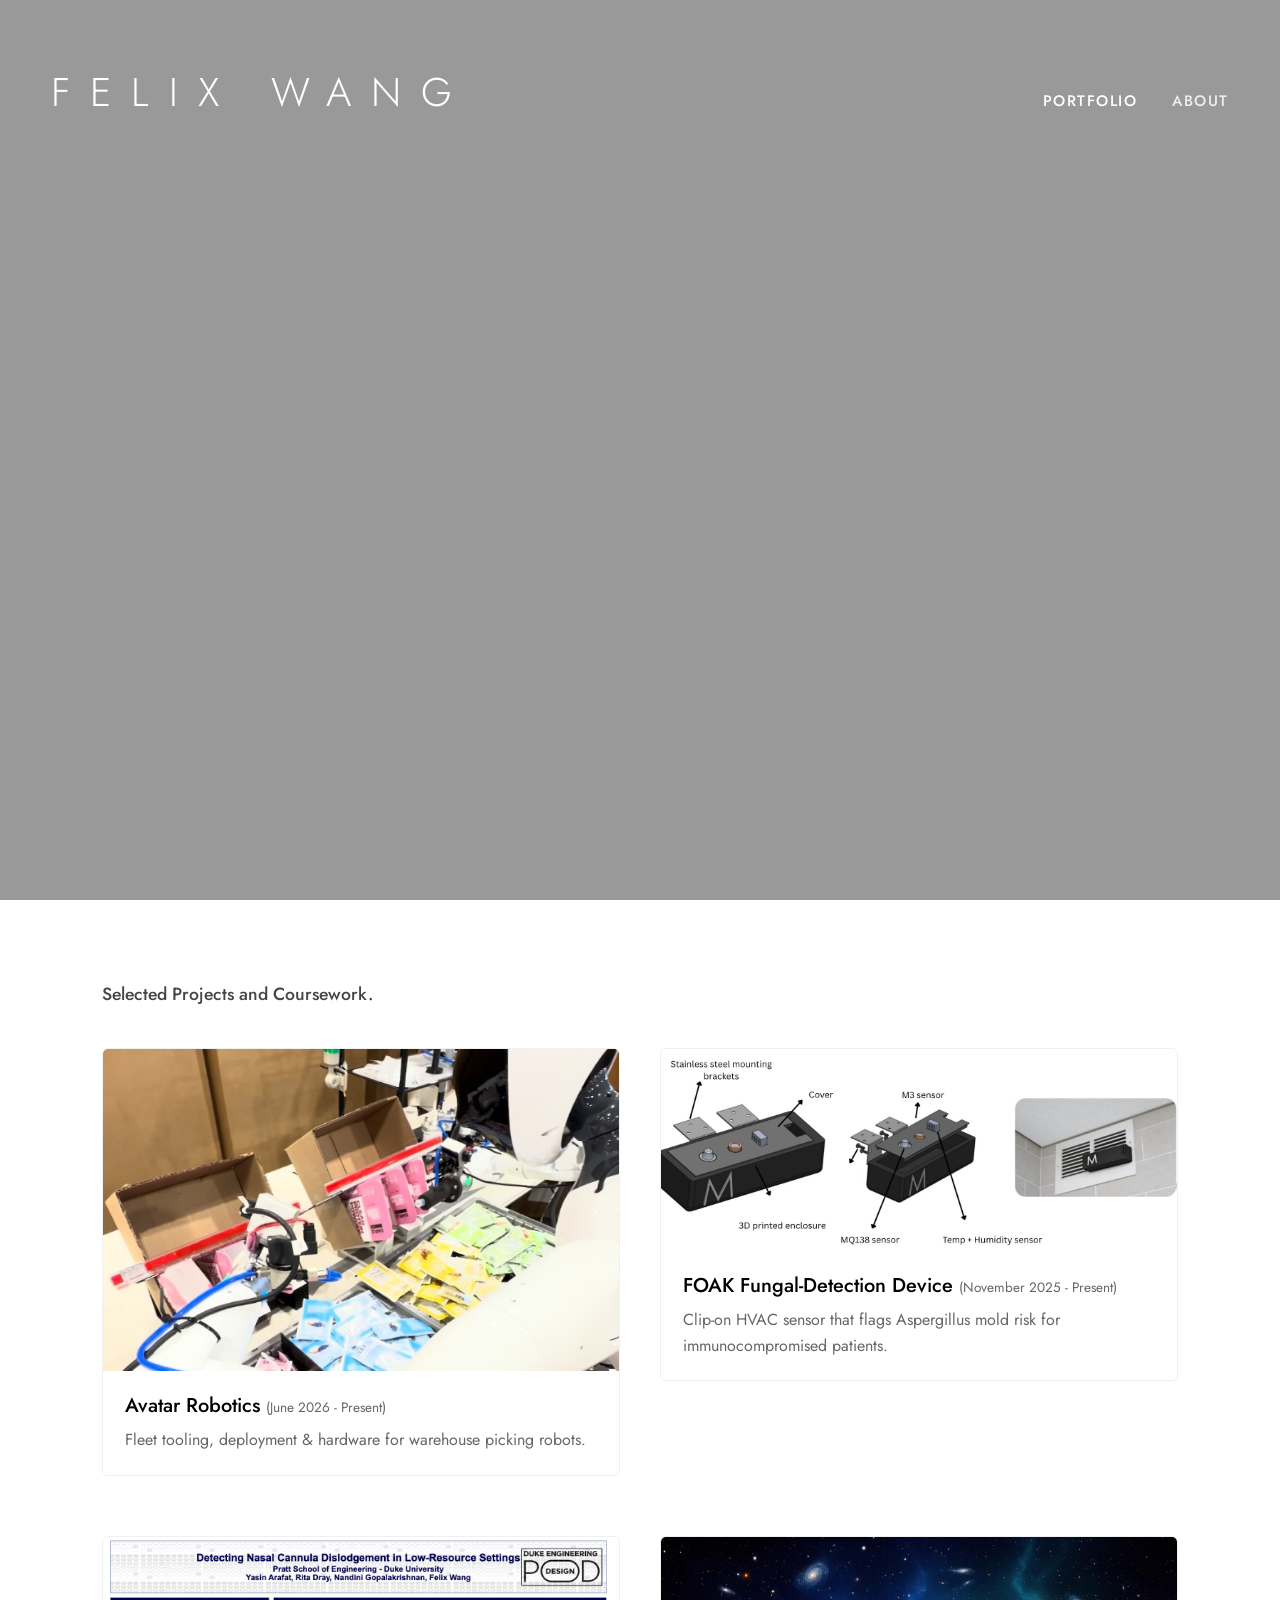
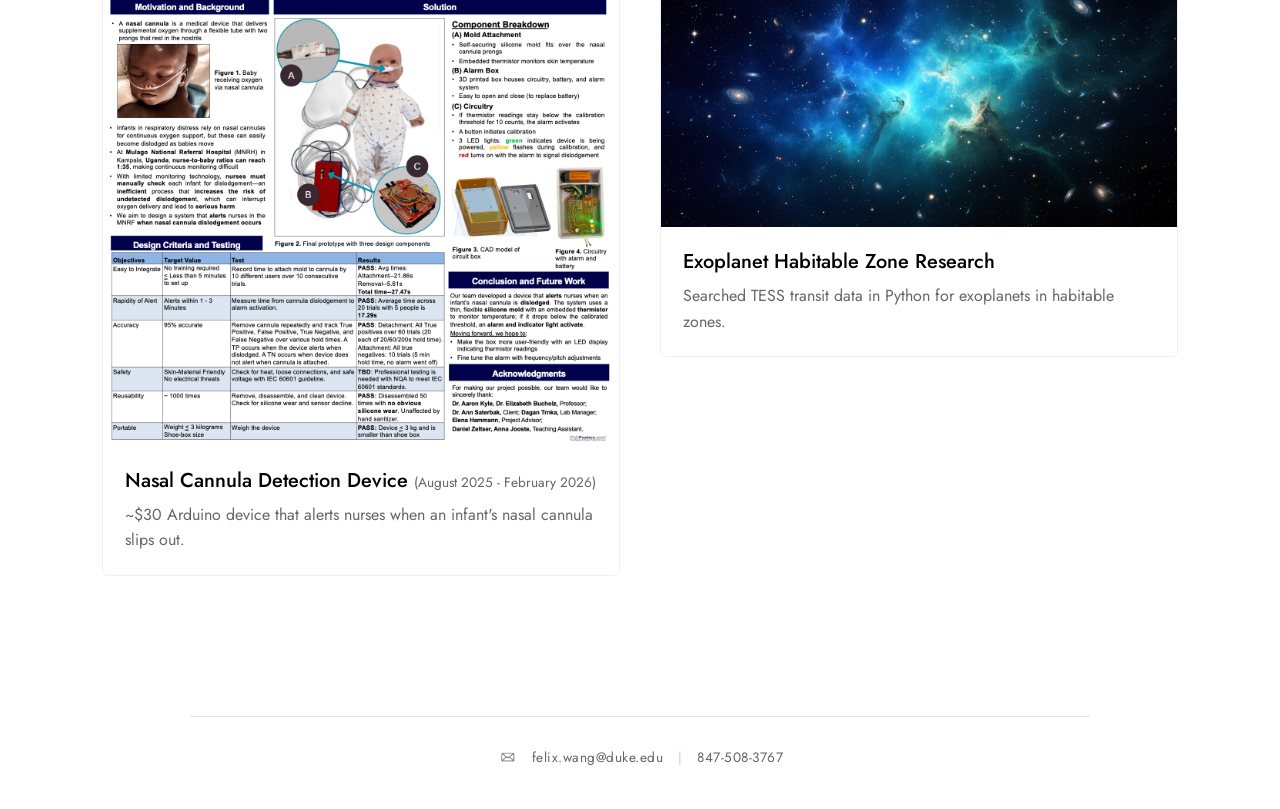
==== index.html @ 5ab0763a "content: swap Field operations clip to a full pick-and-drop cycle New 9s clip (IMG_0487, 2:52-3:01):" ====
<!DOCTYPE html>
<html lang="en">

<head>
    <meta charset="UTF-8">
    <meta name="viewport" content="width=device-width, initial-scale=1.0">
    <meta name="robots" content="noindex, nofollow">
    <meta name="theme-color" content="#ffffff">
    <meta name="description"
        content="Personal Portfolio of Felix Wang - Hardware Electronics, Embedded Systems, and Astrophysics">
    <meta name="keywords" content="Felix Wang, Duke University, Electrical Engineering, Embedded Systems, Astrophysics, Portfolio, Resume, Hardware, Electronics, Software Engineer">
    <title>Felix Wang | Electrical &amp; Computer Engineering + CS Student</title>
    <link rel="icon" type="image/png" sizes="32x32" href="favicon-32x32.png">
    <link href="https://fonts.googleapis.com/css2?family=Jost:wght@300;400;500&display=swap" rel="stylesheet">
    <link rel="stylesheet" href="style.css">
</head>

<body class="portfolio-active">
    <div class="hero-section">
        <video class="hero-video" autoplay muted loop playsinline webkit-playsinline disablePictureInPicture disableRemotePlayback>
            <source src="IMG_1808.mov" type="video/mp4">
        </video>
        <div class="hero-overlay"></div>
        <header class="header">
            <h1 class="logo"><a href="#" id="home-logo" style="color: inherit; text-decoration: none;">FELIX WANG</a>
            </h1>
            <nav class="navigation">
                <a href="#" class="nav-link active" data-target="portfolio">PORTFOLIO</a>
                <a href="#" class="nav-link" data-target="about">ABOUT</a>
            </nav>
        </header>
        <div class="hero-spacer"></div>
    </div>

    <main class="content">
        <!-- Portfolio Section -->
        <section id="portfolio" class="tab-section active">
            <p class="subtitle">Selected Projects and Coursework.</p>
            <div class="masonry-grid">
                <!-- Project 0 (Warehouse Robotics) -->
                <div class="grid-item project-card">
                    <a href="#" class="project-link" data-target="project-robots"
                        style="text-decoration: none; color: inherit; display: block;">
                        <div style="overflow: hidden; aspect-ratio: 16/10;">
                            <img loading="lazy" src="warehouse-robots.jpg" alt="Warehouse Robotics" style="width: 100%; height: 100%; object-fit: cover; object-position: center 30%;">
                        </div>
                        <div class="project-info">
                            <h3>Avatar Robotics <span style="font-size: 0.85rem; font-weight: 400; color: #666; white-space: nowrap;">(June 2026 - Present)</span></h3>
                            <p>Fleet tooling, deployment &amp; hardware for warehouse picking robots.</p>
                        </div>
                    </a>
                </div>
                <!-- Project 1 (FOAK Fungal-Detection Device) -->
                <div class="grid-item project-card">
                    <a href="#" class="project-link" data-target="project-mycospec"
                        style="text-decoration: none; color: inherit; display: block;">
                        <div style="overflow: hidden;">
                            <img loading="lazy" src="mycospec-poster.png" alt="FOAK Fungal-Detection Device">
                        </div>
                        <div class="project-info">
                            <h3>FOAK Fungal-Detection Device <span style="font-size: 0.85rem; font-weight: 400; color: #666; white-space: nowrap;">(November 2025 - Present)</span></h3>
                            <p>Clip-on HVAC sensor that flags Aspergillus mold risk for immunocompromised patients.</p>
                        </div>
                    </a>
                </div>
                <!-- Project 2 (Nasal Cannula) -->
                <div class="grid-item project-card">
                    <a href="#" class="project-link" data-target="project-cannula"
                        style="text-decoration: none; color: inherit; display: block;">
                        <div style="overflow: hidden;">
                            <img loading="lazy" src="cannula-poster.png" alt="Nasal Cannula Detection Device">
                        </div>
                        <div class="project-info">
                            <h3>Nasal Cannula Detection Device <span style="font-size: 0.85rem; font-weight: 400; color: #666; white-space: nowrap;">(August 2025 - February 2026)</span></h3>
                            <p>~$30 Arduino device that alerts nurses when an infant&#39;s nasal cannula slips out.</p>
                        </div>
                    </a>
                </div>
                <!-- Project 3 (Exoplanet Research) -->
                <div class="grid-item project-card">
                    <a href="#" class="project-link" data-target="project-exoplanet"
                        style="text-decoration: none; color: inherit; display: block;">
                        <div style="overflow: hidden;">
                            <img loading="lazy" src="astronomy-bg.jpg"
                                alt="Exoplanet Detection & Habitable Zone Analysis">
                        </div>
                        <div class="project-info">
                            <h3>Exoplanet Habitable Zone Research</h3>
                            <p>Searched TESS transit data in Python for exoplanets in habitable zones.</p>
                        </div>
                    </a>
                </div>
            </div>
        </section>

        <!-- About Section -->
        <section id="about" class="tab-section">
            <div class="about-container"
                style="text-align: center; display: flex; flex-direction: column; justify-content: center; align-items: center; min-height: 75vh;">
                <h2 style="margin-bottom: 5px;">About Me</h2>
                <img loading="lazy" src="headshot.png" alt="Felix Wang Headshot"
                    style="width: 280px; height: 280px; object-fit: cover; object-position: center 15%; border-radius: 50%; margin: 30px auto; box-shadow: 0 6px 20px rgba(0,0,0,0.08);">
                <p
                    style="font-size: 1.15rem; line-height: 1.8; max-width: 650px; margin: 0 auto; color: #444; font-weight: 400;">
                    Hello! I'm Felix Wang. I am a passionate creator focused on building devices and electronics that
                    can positively help improve our world. My current interests are in the intersection between
                    sustainability and hardware electronics. In my free time, I love to play pickleball and do
                    stargazing!
                </p>
            </div>
        </section>

        <!-- Project Detail: Warehouse Robotics -->
        <section id="project-robots" class="tab-section">
            <div class="about-container" style="max-width: 900px;">
                <a href="#" class="project-link" data-target="portfolio"
                    style="display: inline-block; margin-bottom: 30px; text-decoration: none; color: #000; font-weight: 500; border: 1px solid #000; padding: 8px 16px; border-radius: 4px; font-size: 0.9rem;">&larr;
                    Back to Projects</a>
                <h2 style="font-size: 1.8rem; margin-bottom: 5px;">Avatar Robotics</h2>
                <span
                    style="color: var(--nav-color); font-size: 0.95rem; display: block; margin-bottom: 25px;">Forward Deployed Engineer Intern &middot; Jun 2026 &ndash; Present</span>

                <p class="ar-summary">Built internal fleet tooling and supported on-site deployment of warehouse picking robots, working across web software, on-robot debugging, fixture design, and floor operations.</p>

                <div class="ar-tags">
                    <span>Full-stack internal tools</span>
                    <span>Data visualization</span>
                    <span>Slack alerting</span>
                    <span>Linux / SSH</span>
                    <span>Camera pipelines</span>
                    <span>Navigation UI</span>
                    <span>3D printing (PLA, TPU)</span>
                    <span>CAD &amp; fixturing</span>
                    <span>Failure analysis</span>
                    <span>Field operations</span>
                </div>

                <img class="ar-media" src="ar-hero.jpg" alt="Robot arm picking packets from sorting bins">

                <h3 class="ar-section-title">Fleet Software</h3>
                <div class="ar-grid">
                    <div class="ar-card" style="grid-column: 1 / -1;">
                        <video controls muted playsinline preload="metadata" poster="avatar-robotics-demo-poster.jpg" style="height: auto; background: #1a1a1a;">
                            <source src="avatar-robotics-demo.mp4" type="video/mp4">
                        </video>
                        <h4>Robot uptime tracking</h4>
                        <p>Bug fixes for arm crashes and network drops had no way of showing whether they improved uptime. I built downtime logging and powered vs. operational uptime reporting, now live on every production run.</p>
                        <span class="ar-skill">Full-stack &middot; Data modeling &middot; Metrics design</span>
                    </div>
                    <div class="ar-card">
                        <img loading="lazy" src="ar-battery-alerts.png" alt="Slack low-battery alerts for robots">
                        <h4>Low-battery alerts</h4>
                        <p>Replaced manual dashboard checks with automatic Slack alerts whenever a robot drops below 20%, so the team gets notified asynchronously.</p>
                        <span class="ar-skill">Slack integration &middot; Event-driven alerting</span>
                    </div>
                    <div class="ar-card">
                        <img loading="lazy" src="ar-battery-graph.png" alt="Battery percentage time-series graph with CSV export" class="ar-contain" style="background: #121214;">
                        <h4>Battery history &amp; CSV export</h4>
                        <p>Per-robot battery time series (6h to 30d) with one-click CSV export, live in the fleet dashboard's device logs.</p>
                        <span class="ar-skill">Time-series visualization &middot; Data export</span>
                    </div>
                    <div class="ar-card">
                        <img loading="lazy" src="ar-dispatch.png" alt="Dispatch timing summary page">
                        <h4>Dispatch timing analytics</h4>
                        <p>Exportable summaries per session, order, and stage (driving, posing, picking) to measure where picking time actually goes.</p>
                        <span class="ar-skill">Analytics &middot; Reporting &middot; Spreadsheet export</span>
                    </div>
                    <div class="ar-card">
                        <img loading="lazy" src="ar-navmap.png" alt="Robot footprint and numbered waypoints on navigation map" class="ar-contain" style="background: #fff;">
                        <h4>Navigation map: robot footprint</h4>
                        <p>Drew the robot to scale with its heading and waypoint distances so operators can judge size and position. Also stopped the map from auto-expanding over the controls.</p>
                        <span class="ar-skill">Front-end &middot; Robotics UX</span>
                    </div>
                    <div class="ar-card ar-wide">
                        <img loading="lazy" src="ar-cameras.jpg" alt="Robot multi-camera live view">
                        <h4>Fisheye camera recovery</h4>
                        <p>SSH'd into the robot and probed its unlabeled camera devices (with AI assistance) to find the right fisheye, then routed it through a filter pipeline to clean up the feed.</p>
                        <span class="ar-skill">Linux / SSH &middot; Camera pipelines &middot; Debugging</span>
                    </div>
                </div>

                <h3 class="ar-section-title">Deployment &amp; Hardware</h3>
                <div class="ar-grid">
                    <div class="ar-card">
                        <img loading="lazy" src="ar-funnel.jpg" alt="Kitting orientation funnel prototype">
                        <h4>Kitting funnel &amp; printed parts</h4>
                        <p>Built a funnel to orient packets during kitting, and iterated 3D-printed wedges by tuning wall count, infill, and material (PLA vs. TPU 95A).</p>
                        <span class="ar-skill">Rapid prototyping &middot; 3D printing</span>
                    </div>
                    <div class="ar-card">
                        <img loading="lazy" src="ar-fixture.jpg" alt="Cardboard fixture holding kitting boxes">
                        <h4>Fixtures for kitting &amp; sorting</h4>
                        <p>Supported CAD for box-enlarging fixtures, and built cardboard fixtures that stopped boxes from falling during sorting.</p>
                        <span class="ar-skill">CAD &middot; Fixture design</span>
                    </div>
                    <div class="ar-card">
                        <div class="ar-pair">
                            <img loading="lazy" src="ar-failure.jpg" alt="Kitting failure case: packets not settling flat">
                            <img loading="lazy" src="ar-kit.jpg" alt="Correctly kitted boxes">
                        </div>
                        <h4>On-site trials &amp; failure analysis</h4>
                        <p>Led on-site kitting trials and logged boxes per hour. Tallied failure cases from trial video and coached fixes for box damage and packets not settling flat.</p>
                        <span class="ar-skill">Test design &middot; Failure analysis</span>
                    </div>
                    <div class="ar-card">
                        <video class="ar-clip" autoplay muted loop playsinline preload="metadata" poster="ar-picking-poster.jpg">
                            <source src="ar-picking.mp4" type="video/mp4">
                        </video>
                        <h4>Field operations &amp; maintenance</h4>
                        <p>Ran weekend sorting shifts (1&ndash;10 pm) for about 3 weeks. Opened up a robot's chassis to replace its wrist camera, added remote power-cycling switches, and took down site networking when a deployment ended.</p>
                        <span class="ar-skill">Operations &middot; Hardware maintenance</span>
                    </div>
                </div>

                <p class="ar-note">Customer, robot, and run identifiers, plus performance figures, are redacted.</p>

                <a href="#" class="project-link" data-target="portfolio"
                    style="display: inline-block; margin-top: 40px; text-decoration: none; color: #000; font-weight: 500; border: 1px solid #000; padding: 10px 20px; border-radius: 4px;">&larr;
                    Back to Projects</a>
            </div>
        </section>

        <!-- Project Detail: Nasal Cannula -->
        <section id="project-cannula" class="tab-section">
            <div class="about-container" style="max-width: 900px;">
                <a href="#" class="project-link" data-target="portfolio"
                    style="display: inline-block; margin-bottom: 30px; text-decoration: none; color: #000; font-weight: 500; border: 1px solid #000; padding: 8px 16px; border-radius: 4px; font-size: 0.9rem;">&larr;
                    Back to Projects</a>
                <h2 style="font-size: 1.8rem; margin-bottom: 5px;">Nasal Cannula Detection Device</h2>
                <span
                    style="color: var(--nav-color); font-size: 0.95rem; display: block; margin-bottom: 25px;">Healthcare &amp; Embedded Systems &middot; Aug 2025 &ndash; Feb 2026</span>

                <p class="ar-summary">A ~$30 Arduino device that detects when an infant's nasal cannula slips out and alerts nurses, built for wards like Mulago National Referral Hospital in Uganda, where one nurse may cover up to 35 babies.</p>

                <div class="ar-tags">
                    <span>Arduino / C++</span>
                    <span>Embedded firmware</span>
                    <span>Sensor calibration</span>
                    <span>Circuit design</span>
                    <span>CAD &amp; 3D printing</span>
                    <span>Device testing</span>
                </div>

                <a class="ar-cta" href="https://github.com/FelixW1020/Arduino-Code-for-Nasal-Cannula" target="_blank" rel="noopener">Firmware on GitHub &rarr;</a>

                <img loading="lazy" src="cannula-poster.png" alt="Nasal Cannula Project"
                    style="width: 100%; border-radius: 8px; margin-bottom: 30px; box-shadow: 0 4px 12px rgba(0,0,0,0.05);">

                <div style="text-align: center; margin: 10px 0 30px;">
                    <img loading="lazy" src="cannula-team.png" alt="Clinical Setting"
                        style="max-width: 100%; border-radius: 8px; box-shadow: 0 4px 12px rgba(0,0,0,0.05);">
                </div>

                <h3 class="ar-section-title">How It Works</h3>
                <ul style="margin-left: 20px; line-height: 1.6; color: var(--nav-color); margin-bottom: 15px;">
                    <li style="margin-bottom: 10px;"><strong>Sensing:</strong> A thermistor at the nose samples every 500 ms against a baseline set during a 5-second calibration.</li>
                    <li style="margin-bottom: 10px;"><strong>Detection:</strong> The alarm fires only after 10 consecutive readings below 99.5% of baseline, which filters out false alarms.</li>
                    <li style="margin-bottom: 10px;"><strong>Hardware:</strong> A 3D-printed housing holds the circuit, battery, 16&times;2 LCD, reset buttons, and status LEDs for power, calibration, and dislodgement.</li>
                </ul>

                <div style="display: flex; gap: 20px; margin: 30px 0; flex-wrap: wrap;">
                    <div style="flex: 1; min-width: 260px;">
                        <img loading="lazy" src="cannula-prototype.png" alt="Final Prototype"
                            style="width: 100%; border-radius: 8px; box-shadow: 0 4px 12px rgba(0,0,0,0.05);">
                    </div>
                    <div style="flex: 1; min-width: 260px;">
                        <img loading="lazy" src="cannula-device.png" alt="CAD Model and Circuitry"
                            style="width: 100%; border-radius: 8px; box-shadow: 0 4px 12px rgba(0,0,0,0.05);">
                    </div>
                </div>

                <h3 class="ar-section-title">Results</h3>
                <ul style="margin-left: 20px; line-height: 1.6; color: var(--nav-color);">
                    <li style="margin-bottom: 10px;">100% true positives across 60 trials</li>
                    <li style="margin-bottom: 10px;">17.29 s average time to alert</li>
                    <li style="margin-bottom: 10px;">21.86 s average attachment time</li>
                    <li style="margin-bottom: 10px;">Disassembled 50+ times with no structural wear</li>
                </ul>

                <h3 class="ar-section-title">Demo</h3>
                <div
                    style="position: relative; padding-bottom: 56.25%; height: 0; overflow: hidden; max-width: 100%; border-radius: 8px; box-shadow: 0 4px 12px rgba(0,0,0,0.05); margin-bottom: 30px;">
                    <iframe loading="lazy" src="https://www.youtube.com/embed/H2xBZ_qhAZ0?vq=hd1080&hd=1"
                        style="position: absolute; top: 0; left: 0; width: 100%; height: 100%; border: none;"
                        allowfullscreen
                        allow="accelerometer; autoplay; clipboard-write; encrypted-media; gyroscope; picture-in-picture"></iframe>
                </div>

                <div style="text-align: center; margin: 30px 0;">
                    <img loading="lazy" src="demoPic.jpg" alt="Device demonstration"
                        style="max-width: 100%; border-radius: 8px; box-shadow: 0 4px 12px rgba(0,0,0,0.05);">
                </div>

                <a href="#" class="project-link" data-target="portfolio"
                    style="display: inline-block; margin-top: 10px; text-decoration: none; color: #000; font-weight: 500; border: 1px solid #000; padding: 10px 20px; border-radius: 4px;">&larr;
                    Back to Projects</a>
            </div>
        </section>

        <!-- Project Detail: Exoplanet -->
        <section id="project-exoplanet" class="tab-section">
            <div class="about-container" style="max-width: 900px;">
                <a href="#" class="project-link" data-target="portfolio"
                    style="display: inline-block; margin-bottom: 30px; text-decoration: none; color: #000; font-weight: 500; border: 1px solid #000; padding: 8px 16px; border-radius: 4px; font-size: 0.9rem;">&larr;
                    Back to Projects</a>
                <h2 style="font-size: 1.8rem; margin-bottom: 5px;">Exoplanet Detection &amp; Habitable Zone Analysis</h2>
                <span
                    style="color: var(--nav-color); font-size: 0.95rem; display: block; margin-bottom: 25px;">Astrophysics &amp; Data Science Research</span>

                <p class="ar-summary">Used TESS transit photometry from the MAST archive to detect exoplanets and test whether they fall within their star's habitable zone.</p>

                <div class="ar-tags">
                    <span>Python</span>
                    <span>Lightkurve</span>
                    <span>Astropy</span>
                    <span>Time-series analysis</span>
                    <span>Signal detection</span>
                </div>

                <img loading="lazy" src="astronomy-bg.jpg" alt="Exoplanet Research"
                    style="width: 100%; height: 400px; object-fit: cover; border-radius: 8px; margin-bottom: 10px; box-shadow: 0 4px 12px rgba(0,0,0,0.05);">

                <h3 class="ar-section-title">Methodology</h3>
                <ul style="margin-left: 20px; line-height: 1.6; color: var(--nav-color); margin-bottom: 15px;">
                    <li style="margin-bottom: 10px;"><strong>Transit photometry:</strong> Detected brightness dips as planets cross their star.</li>
                    <li style="margin-bottom: 10px;"><strong>Light curves:</strong> Processed and normalized TESS pixel files with <code>Lightkurve</code>.</li>
                    <li style="margin-bottom: 10px;"><strong>Periodograms:</strong> Found orbital periods with Box Least Squares (BLS).</li>
                    <li style="margin-bottom: 10px;"><strong>Habitable zones:</strong> Computed from stellar mass&ndash;luminosity relations with <code>Astropy</code>.</li>
                    <li style="margin-bottom: 10px;"><strong>False positives:</strong> Screened with centroid tracking, background flux, and eclipsing-binary checks.</li>
                </ul>

                <h3 class="ar-section-title">Key Findings</h3>
                <ul style="margin-left: 20px; line-height: 1.6; color: var(--nav-color);">
                    <li style="margin-bottom: 10px;">Of 2,537 documented exoplanets, <strong>only 118 (4.7%)</strong> lie within habitable zones.</li>
                    <li style="margin-bottom: 10px;">Most discovered exoplanets orbit very close to their host stars.</li>
                    <li style="margin-bottom: 10px;">Flagged <code>TIC 34798133</code> as a promising candidate for follow-up.</li>
                </ul>

                <h3 class="ar-section-title">Full Research Paper</h3>
                <div
                    style="width: 100%; border-radius: 8px; overflow: hidden; box-shadow: 0 4px 12px rgba(0,0,0,0.1); margin-bottom: 40px;">
                    <iframe loading="lazy"
                        src="https://drive.google.com/file/d/1X7NHovzHp4CBSnoAYyLDpd6yrix23Gqz/preview" width="100%"
                        height="800px" style="border: none; display: block;" allow="autoplay"></iframe>
                </div>

                <a href="#" class="project-link" data-target="portfolio"
                    style="display: inline-block; margin-top: 10px; text-decoration: none; color: #000; font-weight: 500; border: 1px solid #000; padding: 10px 20px; border-radius: 4px;">&larr;
                    Back to Projects</a>
            </div>
        </section>
        <!-- Project Detail: MycoSpec -->
        <section id="project-mycospec" class="tab-section">
            <div class="about-container" style="max-width: 900px;">
                <a href="#" class="project-link" data-target="portfolio"
                    style="display: inline-block; margin-bottom: 30px; text-decoration: none; color: #000; font-weight: 500; border: 1px solid #000; padding: 8px 16px; border-radius: 4px; font-size: 0.9rem;">&larr;
                    Back to Projects</a>
                <h2 style="font-size: 1.8rem; margin-bottom: 5px;">FOAK Fungal-Detection Device (MycoSpec)</h2>
                <span
                    style="color: var(--nav-color); font-size: 0.95rem; display: block; margin-bottom: 25px;">Medical Hardware &amp; Embedded Diagnostics &middot; Nov 2025 &ndash; Present</span>

                <p class="ar-summary">A clip-on HVAC sensor that tracks VOCs, temperature, and humidity to flag Aspergillus mold risk for immunocompromised patients before growth is visible.</p>

                <div class="ar-tags">
                    <span>Embedded sensing</span>
                    <span>VOC sensors</span>
                    <span>Data logging</span>
                    <span>Risk classification</span>
                    <span>Live dashboard</span>
                    <span>Hardware design</span>
                </div>

                <a class="ar-cta" href="https://felixw1020.github.io/Mycospec/" target="_blank" rel="noopener">Full engineering documentation &rarr;</a>

                <div style="text-align: center; margin-bottom: 10px;">
                    <img loading="lazy" src="mycospec-poster.png" alt="MycoSpec Device Render"
                        style="max-width: 60%; border-radius: 8px; box-shadow: 0 4px 12px rgba(0,0,0,0.05);">
                </div>

                <h3 class="ar-section-title">Why It Matters</h3>
                <p style="line-height: 1.6;">HVAC systems are warm, humid, and dark, which is ideal for mold. For transplant and chemotherapy patients, inhaled Aspergillus spores can cause invasive aspergillosis, which kills more than 50% of those infected. MycoSpec clips onto standard vent fins with no tools or downtime.</p>

                <h3 class="ar-section-title">Testing &amp; Results</h3>
                <ul style="margin-left: 20px; line-height: 1.6; color: var(--nav-color); margin-bottom: 15px;">
                    <li style="margin-bottom: 10px;">Logged ~350 s of sensor data alongside live <em>Aspergillus fumigatus</em> cultures in the lab.</li>
                    <li style="margin-bottom: 10px;">Found distinct VOC bands separating the negative (no mold) and positive controls.</li>
                    <li style="margin-bottom: 10px;">Turned those bands into LOW / MEDIUM / HIGH risk thresholds on a live dashboard.</li>
                </ul>

                <h3 class="ar-section-title">Key Challenges</h3>
                <ul style="margin-left: 20px; line-height: 1.6; color: var(--nav-color); margin-bottom: 15px;">
                    <li style="margin-bottom: 10px;"><strong>Specificity:</strong> Separating mold VOCs from cleaning agents, occupant activity, and off-gassing materials.</li>
                    <li style="margin-bottom: 10px;"><strong>Species:</strong> Telling species such as Aspergillus and Stachybotrys apart by their VOC signatures.</li>
                </ul>

                <a href="#" class="project-link" data-target="portfolio"
                    style="display: inline-block; margin-top: 40px; text-decoration: none; color: #000; font-weight: 500; border: 1px solid #000; padding: 10px 20px; border-radius: 4px;">&larr;
                    Back to Projects</a>
            </div>
        </section>
    </main>

    <!-- Global Footer -->
    <footer class="site-footer">
        <div class="footer-content">
            <img loading="lazy" src="mail.png" alt="Contact Icon" class="footer-icon">
            <div class="contact-info">
                <a href="mailto:felix.wang@duke.edu">felix.wang@duke.edu</a>
                <span class="divider">|</span>
                <a href="tel:8475083767">847-508-3767</a>
            </div>
        </div>
    </footer>

    <script src="main.js"></script>
</body>

</html>
---- style.css ----
:root {
    --bg-color: #ffffff;
    --text-color: #222222;
    --nav-color: #666666;
    --nav-hover: #000000;
    --font-family: 'Jost', sans-serif;
}

html {
    scroll-behavior: smooth;
}

::selection {
    background: rgba(0, 0, 0, 0.12);
    color: #000;
}

* {
    margin: 0;
    padding: 0;
    box-sizing: border-box;
}

body {
    font-family: var(--font-family);
    background-color: var(--bg-color);
    color: var(--text-color);
    line-height: 1.6;
    font-size: 1.05rem; /* Base size bump */
    font-weight: 400; /* Ensure baseline thickness */
    -webkit-font-smoothing: antialiased;
    -moz-osx-font-smoothing: grayscale;
    text-rendering: optimizeLegibility;
}

img, video, iframe {
    image-rendering: -webkit-optimize-contrast;
    image-rendering: high-quality;
}

.header {
    display: flex;
    justify-content: space-between;
    align-items: baseline;
    padding: 60px 4%; /* Brought closer to the edges */
    max-width: 100%; /* Spans the full monitor width */
    width: 100%;
    margin: 0;
}

.logo {
    font-size: 2.5rem;
    font-weight: 300;
    letter-spacing: 0.5em; /* Achieves the wide spacing seen in screenshot */
    text-transform: uppercase;
}

.navigation {
    display: flex;
    gap: 35px;
}

.nav-link {
    text-decoration: none;
    color: var(--nav-color);
    font-size: 0.95rem; /* Increased from 0.85rem */
    font-weight: 500; /* Increased from 400 */
    letter-spacing: 0.1em;
    text-transform: uppercase;
    transition: color 0.3s ease;
}

.nav-link:hover, .nav-link.active {
    color: var(--nav-hover);
}

/* Hero Video Section */
.hero-section {
    position: relative;
    width: 100%;
    height: 100vh;
    overflow: hidden;
    display: flex;
    flex-direction: column;
}

.hero-video {
    position: absolute;
    top: 0;
    left: 0;
    width: 100%;
    height: 100%;
    object-fit: cover;
    z-index: -2;
}

.hero-overlay {
    position: absolute;
    top: 0;
    left: 0;
    width: 100%;
    height: 100%;
    background: rgba(0, 0, 0, 0.4); /* Darkens the video so white text is readable */
    z-index: -1;
}

.hero-section .header {
    color: #ffffff;
}

.hero-section .logo {
    color: #ffffff; /* Override logo to be white over video */
}

.hero-section .nav-link {
    color: #eeeeee;
}

.hero-section .nav-link:hover, .hero-section .nav-link.active {
    color: #ffffff;
}

.hero-spacer {
    flex-grow: 1; /* Pushes content down and ensures the hero block fills the screen */
}

.content {
    max-width: 1400px;
    margin: 0 auto;
    padding: 80px 8% 60px;
}

.tab-section {
    display: none;
    animation: fadeIn 0.4s ease-out;
}

.tab-section.active {
    display: block;
}

@keyframes fadeIn {
    from { opacity: 0; transform: translateY(8px); }
    to { opacity: 1; transform: translateY(0); }
}

.subtitle {
    margin-bottom: 40px;
    color: #444;
    font-size: 1.1rem; /* Increased from 0.95rem */
    font-weight: 500; /* Increased from 400 */
}

/* Masonry Layout */
.masonry-grid {
    display: grid;
    grid-template-columns: repeat(auto-fill, minmax(min(100%, 450px), 1fr));
    gap: 40px;
    align-items: start;
}

.grid-item {
    width: 100%;
    margin-bottom: 20px;
    overflow: hidden;
    position: relative;
    cursor: pointer;
    background-color: #ffffff;
    border: 1px solid #f0f0f0;
    border-radius: 6px;
    transition: box-shadow 0.4s ease;
}

.grid-item:hover {
    box-shadow: 0 10px 20px rgba(0,0,0,0.05);
}

.grid-item img {
    width: 100%;
    height: auto;
    display: block;
    transition: transform 0.6s cubic-bezier(0.165, 0.84, 0.44, 1), filter 0.6s ease;
}

.grid-item:hover img {
    transform: scale(1.03);
    filter: brightness(0.95);
}

.project-info {
    padding: 22px;
    background: #ffffff;
    position: relative;
    z-index: 2; /* Stops hover images from overlapping text */
}

.project-info h3 {
    font-size: 1.25rem; /* Increased from 1.1rem */
    font-weight: 500;
    margin-bottom: 8px;
    color: var(--nav-hover);
    line-height: 1.3;
}

.project-info p {
    font-size: 1rem; /* Increased from 0.9rem */
    color: var(--nav-color);
    line-height: 1.6;
}

/* Specific section styling */
.about-container {
    max-width: 800px;
    margin: 0 auto;
}

.resume-container {
    max-width: 800px;
    margin: 40px 0;
}

.about-container h2, .resume-container h2 {
    font-weight: 400;
    margin-bottom: 20px;
    letter-spacing: 0.05em;
}

.resume-block {
    margin-bottom: 40px;
}

.resume-title {
    font-weight: 500;
    font-size: 1rem;
    text-transform: uppercase;
    letter-spacing: 0.1em;
    margin-bottom: 15px;
    border-bottom: 1px solid #eaeaea;
    padding-bottom: 5px;
    color: var(--nav-color);
}

.resume-list {
    list-style: none;
}

.resume-list li {
    margin-bottom: 20px;
    font-size: 1.05rem; /* Increased from 0.95rem */
}

.resume-list li strong {
    font-weight: 500;
    color: #000;
}

.resume-list li span {
    float: right;
    font-size: 0.85rem;
    color: #888;
}

.resume-list li small {
    display: block;
    margin-top: 5px;
    color: #555;
    font-size: 0.95rem; /* Increased from 0.85rem */
    line-height: 1.5;
}

@media (max-width: 850px) {
    .header {
        flex-direction: column;
        align-items: flex-start;
        gap: 25px;
        padding: 50px 5%;
    }
    
    .logo {
        letter-spacing: 0.3em;
        font-size: 1.8rem;
    }

    .content {
        padding: 0 5% 40px;
    }
}

@media (max-width: 600px) {
    .navigation {
        gap: 20px;
        flex-wrap: wrap;
    }
    
    .nav-link {
        font-size: 0.75rem;
    }

    .logo {
        font-size: 1.4rem;
        letter-spacing: 0.15em;
    }

    .footer-content {
        flex-direction: column;
        gap: 10px;
    }
}

/* Dynamic Hero Video Hiding for non-portfolio pages */
body:not(.portfolio-active) .hero-video,
body:not(.portfolio-active) .hero-overlay,
body:not(.portfolio-active) .hero-spacer {
    display: none;
}

body:not(.portfolio-active) .hero-section {
    height: auto; 
    background-color: var(--bg-color);
}

body:not(.portfolio-active) .hero-section .header {
    color: var(--text-color);
}

body:not(.portfolio-active) .hero-section .logo {
    color: var(--text-color);
}

body:not(.portfolio-active) .hero-section .nav-link {
    color: var(--nav-color);
}

body:not(.portfolio-active) .hero-section .nav-link:hover, 
body:not(.portfolio-active) .hero-section .nav-link.active {
    color: var(--nav-hover);
}

/* Footer Styling */
.site-footer {
    width: 100%;
    padding: 60px 20px 40px;
    display: flex;
    justify-content: center;
    background-color: transparent;
    z-index: 10;
    position: relative;
    box-sizing: border-box;
}

.footer-content {
    display: flex;
    align-items: center;
    justify-content: center;
    gap: 15px;
    border-top: 1px solid rgba(0,0,0,0.1);
    padding-top: 30px;
    width: 100%;
    max-width: 900px;
}

.footer-icon {
    width: 20px;
    height: 20px;
    object-fit: contain;
    opacity: 0.7;
}

.contact-info {
    display: flex;
    align-items: center;
    gap: 15px;
    font-size: 0.85rem;
}

.contact-info a {
    color: var(--nav-color);
    text-decoration: none;
    transition: color 0.3s ease;
    letter-spacing: 0.5px;
}

.contact-info a:hover {
    color: var(--nav-hover);
}

.divider {
    color: #ccc;
}

/* Hide footer on individual project pages */
body[class*="project-"] .site-footer {
    display: none;
}

/* Button UI Interactions */
.project-link {
    transition: all 0.3s ease !important;
}

.project-link:hover {
    background-color: #000 !important;
    color: #fff !important;
}

/* Avatar Robotics project page */
.ar-summary {
    font-size: 1.05rem;
    line-height: 1.6;
    margin-bottom: 20px;
}

.ar-tags {
    display: flex;
    flex-wrap: wrap;
    gap: 8px;
    margin-bottom: 30px;
}

.ar-tags span {
    font-size: 0.8rem;
    padding: 4px 10px;
    border: 1px solid #ddd;
    border-radius: 999px;
    color: var(--nav-color);
}

.ar-media {
    width: 100%;
    border-radius: 8px;
    box-shadow: 0 4px 12px rgba(0,0,0,0.05);
    background: #1a1a1a;
    display: block;
}

.ar-section-title {
    font-weight: 500;
    margin: 50px 0 20px;
    padding-bottom: 6px;
    border-bottom: 1px solid #eaeaea;
}

.ar-grid {
    display: grid;
    grid-template-columns: repeat(2, minmax(0, 1fr));
    gap: 36px 28px;
}

.ar-card img,
.ar-card video {
    width: 100%;
    height: 220px;
    object-fit: cover;
    object-position: top;
    border-radius: 6px;
    border: 1px solid #eee;
    background: #f4f4f4;
    display: block;
}

.ar-card img.ar-contain {
    object-fit: contain;
}

.ar-card h4 {
    font-weight: 500;
    font-size: 1.02rem;
    margin: 12px 0 6px;
}

.ar-card p {
    font-size: 0.92rem;
    line-height: 1.55;
    color: var(--nav-color);
    margin-bottom: 8px;
}

.ar-card .ar-skill {
    font-size: 0.78rem;
    color: #888;
    letter-spacing: 0.02em;
}

.ar-pair {
    display: grid;
    grid-template-columns: 1fr 1fr;
    gap: 6px;
}

.ar-note {
    font-size: 0.8rem;
    color: #888;
    margin-top: 30px;
}

@media (max-width: 700px) {
    .ar-grid {
        grid-template-columns: 1fr;
    }
}

.ar-card.ar-wide {
    grid-column: 1 / -1;
}

.ar-card.ar-wide img {
    height: 300px;
    object-position: center 20%;
}

.ar-cta {
    display: inline-block;
    margin-bottom: 30px;
    padding: 12px 22px;
    background: #000;
    color: #fff;
    font-weight: 500;
    font-size: 0.95rem;
    text-decoration: none;
    border-radius: 4px;
    transition: opacity 0.2s ease;
}

.ar-cta:hover {
    opacity: 0.8;
}

.ar-card video.ar-clip {
    height: auto;
    aspect-ratio: 4 / 3;
    object-fit: cover;
    object-position: center;
}

.ar-grid {
    align-items: start;
}
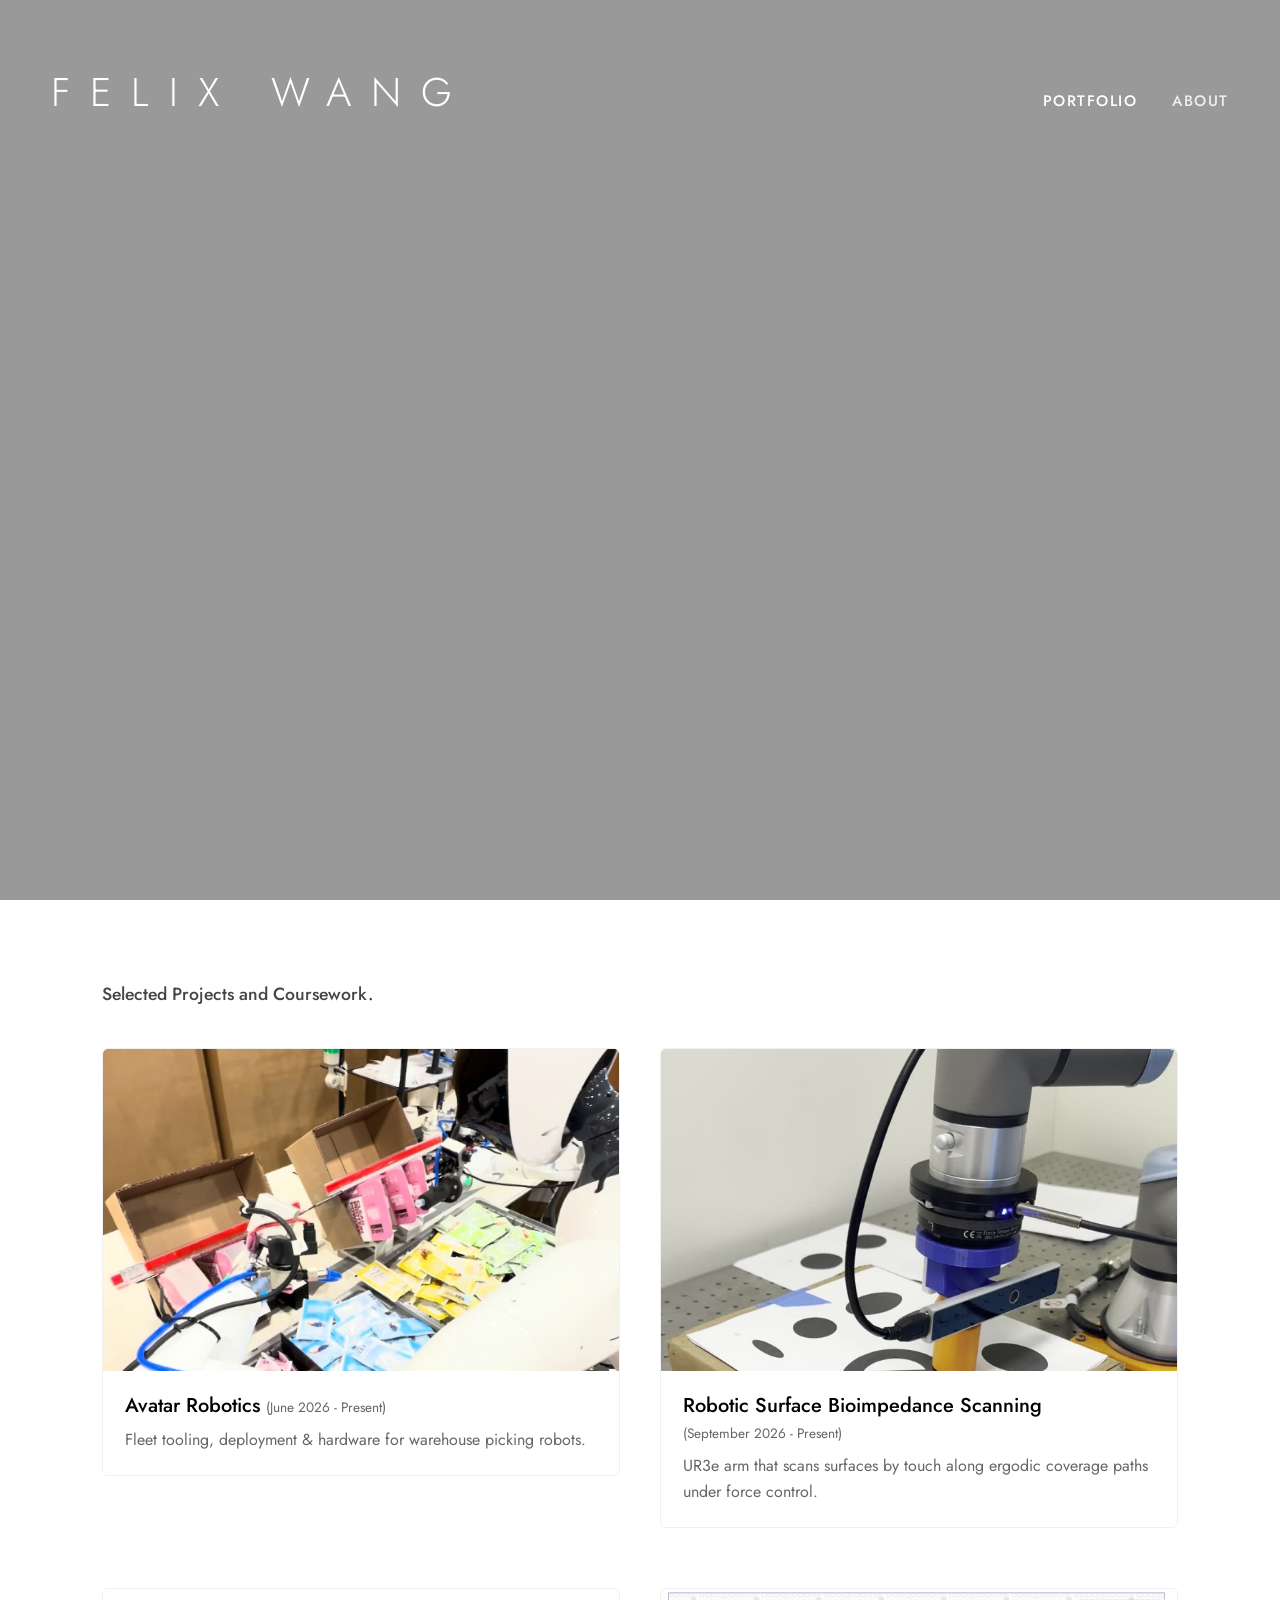
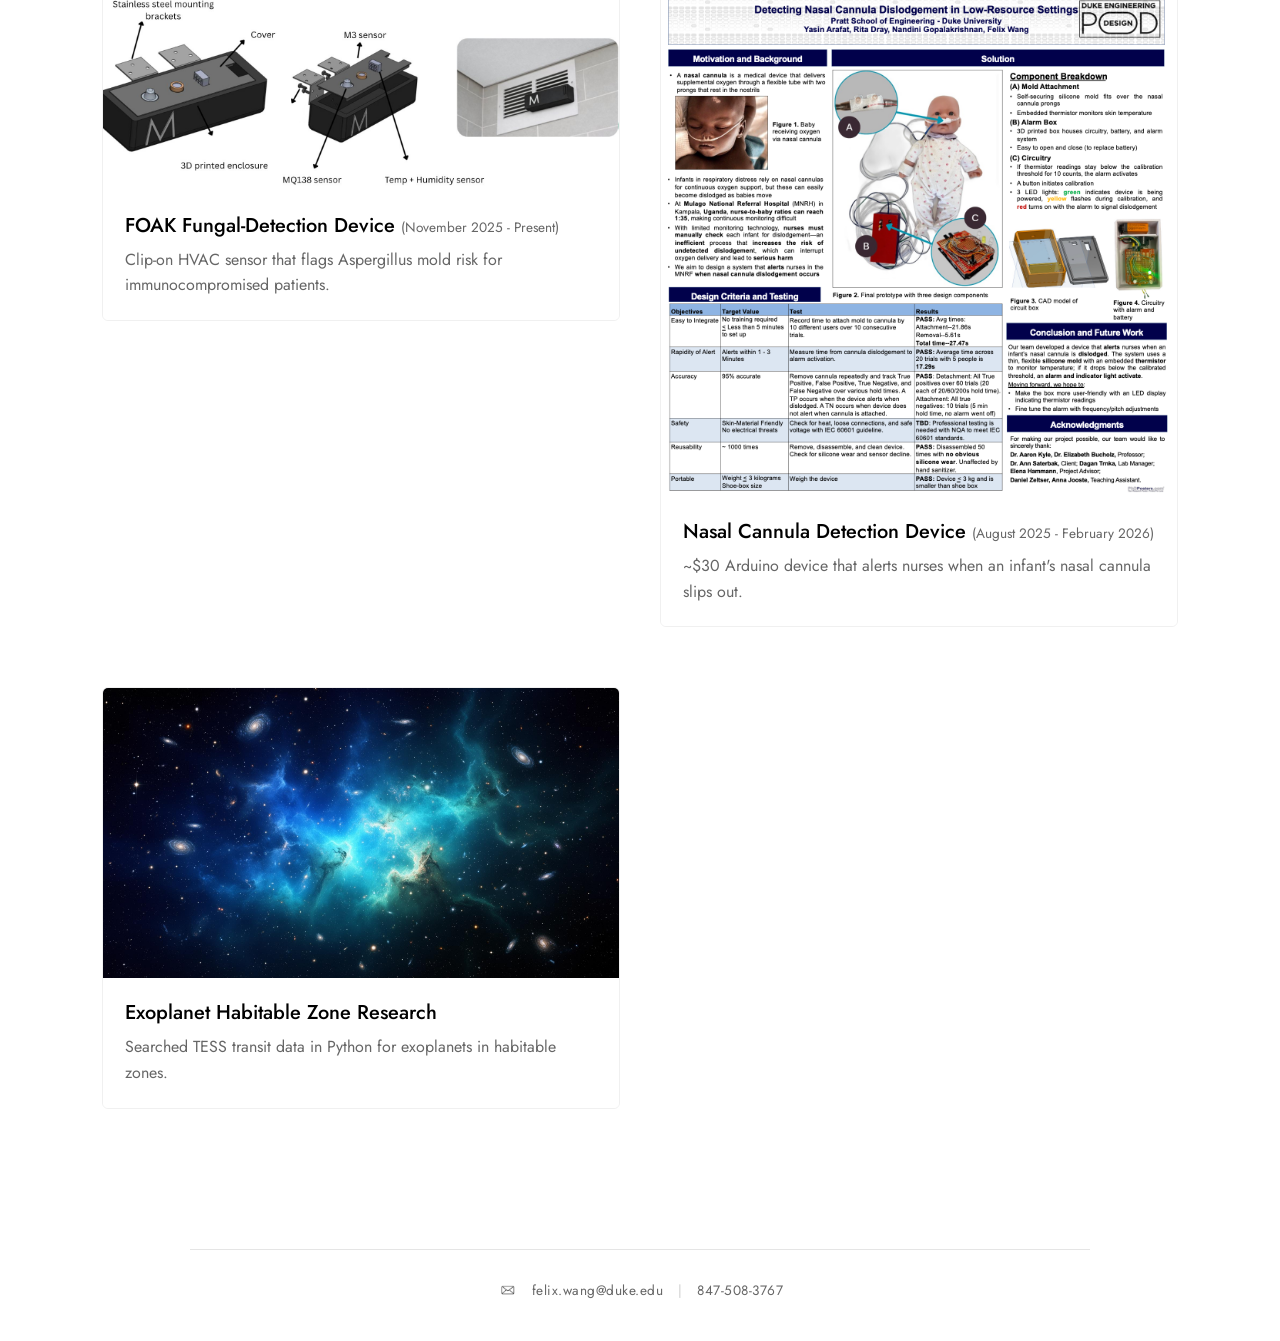
==== commit e585a0fc: "feat: add Robotic Surface Bioimpedance Scanning project New portfolio card and detail page in the Av" ====
--- a/index.html
+++ b/index.html
@@ -50,6 +50,19 @@
                         </div>
                     </a>
                 </div>
+                <!-- Project (Bioimpedance Scanning) -->
+                <div class="grid-item project-card">
+                    <a href="#" class="project-link" data-target="project-bioimpedance"
+                        style="text-decoration: none; color: inherit; display: block;">
+                        <div style="overflow: hidden; aspect-ratio: 16/10;">
+                            <img loading="lazy" src="bz-trace-poster.jpg" alt="Robot arm tracing a path on a box lid" style="width: 100%; height: 100%; object-fit: cover; object-position: center 40%;">
+                        </div>
+                        <div class="project-info">
+                            <h3>Robotic Surface Bioimpedance Scanning <span style="font-size: 0.85rem; font-weight: 400; color: #666; white-space: nowrap;">(September 2026 - Present)</span></h3>
+                            <p>UR3e arm that scans surfaces by touch along ergodic coverage paths under force control.</p>
+                        </div>
+                    </a>
+                </div>
                 <!-- Project 1 (FOAK Fungal-Detection Device) -->
                 <div class="grid-item project-card">
                     <a href="#" class="project-link" data-target="project-mycospec"
@@ -220,6 +233,88 @@
             </div>
         </section>
 
+        <!-- Project Detail: Bioimpedance Scanning -->
+        <section id="project-bioimpedance" class="tab-section">
+            <div class="about-container" style="max-width: 900px;">
+                <a href="#" class="project-link" data-target="portfolio"
+                    style="display: inline-block; margin-bottom: 30px; text-decoration: none; color: #000; font-weight: 500; border: 1px solid #000; padding: 8px 16px; border-radius: 4px; font-size: 0.9rem;">&larr;
+                    Back to Projects</a>
+                <h2 style="font-size: 1.8rem; margin-bottom: 5px;">Robotic Surface Bioimpedance Scanning with Ergodic Control</h2>
+                <span
+                    style="color: var(--nav-color); font-size: 0.95rem; display: block; margin-bottom: 25px;">Robotics Research &middot; Duke University &middot; Sep 2026 &ndash; Present</span>
+
+                <p class="ar-summary">Teaching a UR3e arm to scan a surface by touch. A wrist depth camera maps the surface, then a probe follows ergodic coverage paths while holding a steady contact force, laying the groundwork for bioimpedance scanning.</p>
+
+                <div class="ar-tags">
+                    <span>Python</span>
+                    <span>UR3e / ur_rtde</span>
+                    <span>Force control</span>
+                    <span>Hand-eye calibration</span>
+                    <span>Point clouds (Open3D)</span>
+                    <span>OpenCV / ChArUco</span>
+                    <span>Trajectory validation</span>
+                    <span>Hardware testing</span>
+                </div>
+
+                <h3 class="ar-section-title">Path Tracing in Contact</h3>
+                <div class="ar-grid">
+                    <div class="ar-card ar-wide">
+                        <div class="bz-feature">
+                            <video autoplay muted loop playsinline preload="metadata" poster="bz-trace-poster.jpg">
+                                <source src="bz-trace.mp4" type="video/mp4">
+                            </video>
+                            <img loading="lazy" src="bz-preview.jpg" alt="Dry-run preview of a coverage path drawn over the scanned surface">
+                        </div>
+                        <h4>Ergodic coverage paths</h4>
+                        <p>Follows ergodic coverage paths, supplied as waypoint CSVs, across a scanned surface under force control. Each waypoint is snapped to a fresh scan for height and probe tilt, and the full path is previewed before the arm moves. Left: a full run at 10&times; speed. Right: the dry-run preview.</p>
+                        <span class="ar-skill">Path execution &middot; Hybrid force/position control &middot; Visualization</span>
+                    </div>
+                    <div class="ar-card">
+                        <video class="ar-clip" autoplay muted loop playsinline preload="metadata" poster="bz-touch-poster.jpg">
+                            <source src="bz-touch.mp4" type="video/mp4">
+                        </video>
+                        <h4>Force-controlled contact trace</h4>
+                        <p>Seeks the surface at one point, then slides to a second while holding 2 N. Position control runs along the path and admittance control along the probe, at one command every 50 ms.</p>
+                        <span class="ar-skill">Control systems &middot; ur_rtde</span>
+                    </div>
+                    <div class="ar-card">
+                        <img loading="lazy" src="bz-force.png" alt="Contact force over time and distance, holding near 2 N" class="ar-contain" style="background: #fcfcfb;">
+                        <h4>Measured on the rig</h4>
+                        <p>Landed within 0.5 mm of the picked point and held 1.92 &plusmn; 0.11 N (target 2 N) across 261 mm at 10 mm/s.</p>
+                        <span class="ar-skill">Data logging &middot; Signal analysis</span>
+                    </div>
+                    <div class="ar-card">
+                        <img loading="lazy" src="bz-pick.jpg" alt="Two points picked on the wrist camera's point cloud" style="object-position: center 65%;">
+                        <h4>Point picking on the scan</h4>
+                        <p>Shift-click two points on the wrist camera's point cloud to set the path. Fixed a picking view that showed the scene rotated 180&deg;, which made it easy to pick the wrong corner.</p>
+                        <span class="ar-skill">Open3D &middot; Tooling</span>
+                    </div>
+                    <div class="ar-card">
+                        <img loading="lazy" src="bz-terminal.jpg" alt="Dry-run safety checks in the terminal">
+                        <h4>Fail-safe checks</h4>
+                        <p>Every failure found on the rig now stops the run instead of passing silently: a dead force stream, a flipped sign, unreachable poses, camera collisions, bad waypoints. Time to reach contact dropped from ~21 s to ~3 s.</p>
+                        <span class="ar-skill">Safety &middot; Robustness</span>
+                    </div>
+                </div>
+
+                <h3 class="ar-section-title">Camera Calibration</h3>
+                <div class="ar-grid">
+                    <div class="ar-card ar-wide">
+                        <img loading="lazy" src="bz-charuco.png" alt="ChArUco calibration board" class="ar-contain" style="background: #fff;">
+                        <h4>Locating the camera on the wrist</h4>
+                        <p>Every scan depends on knowing exactly where the camera sits relative to the arm. I measured it two independent ways: ChArUco hand-eye calibration over 20 poses, and touching points with the probe, which gives positions from the joint encoders alone. On poses the fits never saw, error fell from 24.9 mm with the old value to 5&ndash;6 mm. I also caught an OpenCV version mismatch that matched 5 of 20 board corners to the wrong squares while reporting a perfect detection.</p>
+                        <span class="ar-skill">OpenCV &middot; Rigid registration &middot; Held-out validation</span>
+                    </div>
+                </div>
+
+                <p class="ar-note">Builds on an existing lab codebase for UR3e force control.</p>
+
+                <a href="#" class="project-link" data-target="portfolio"
+                    style="display: inline-block; margin-top: 40px; text-decoration: none; color: #000; font-weight: 500; border: 1px solid #000; padding: 10px 20px; border-radius: 4px;">&larr;
+                    Back to Projects</a>
+            </div>
+        </section>
+
         <!-- Project Detail: Nasal Cannula -->
         <section id="project-cannula" class="tab-section">
             <div class="about-container" style="max-width: 900px;">
--- a/style.css
+++ b/style.css
@@ -536,3 +536,36 @@
     align-items: start;
 }
 
+
+/* Bioimpedance project: video + preview side by side */
+.bz-feature {
+    display: grid;
+    grid-template-columns: 2fr 3fr;
+    gap: 6px;
+}
+
+.ar-card .bz-feature video,
+.ar-card .bz-feature img {
+    height: 400px;
+    object-fit: cover;
+    object-position: center;
+}
+
+@media (max-width: 700px) {
+    .bz-feature {
+        grid-template-columns: 1fr;
+    }
+
+    .ar-card .bz-feature video,
+    .ar-card .bz-feature img {
+        height: auto;
+    }
+
+    .ar-card .bz-feature video {
+        aspect-ratio: 4 / 5;
+    }
+
+    .ar-card .bz-feature img {
+        aspect-ratio: 4 / 3;
+    }
+}
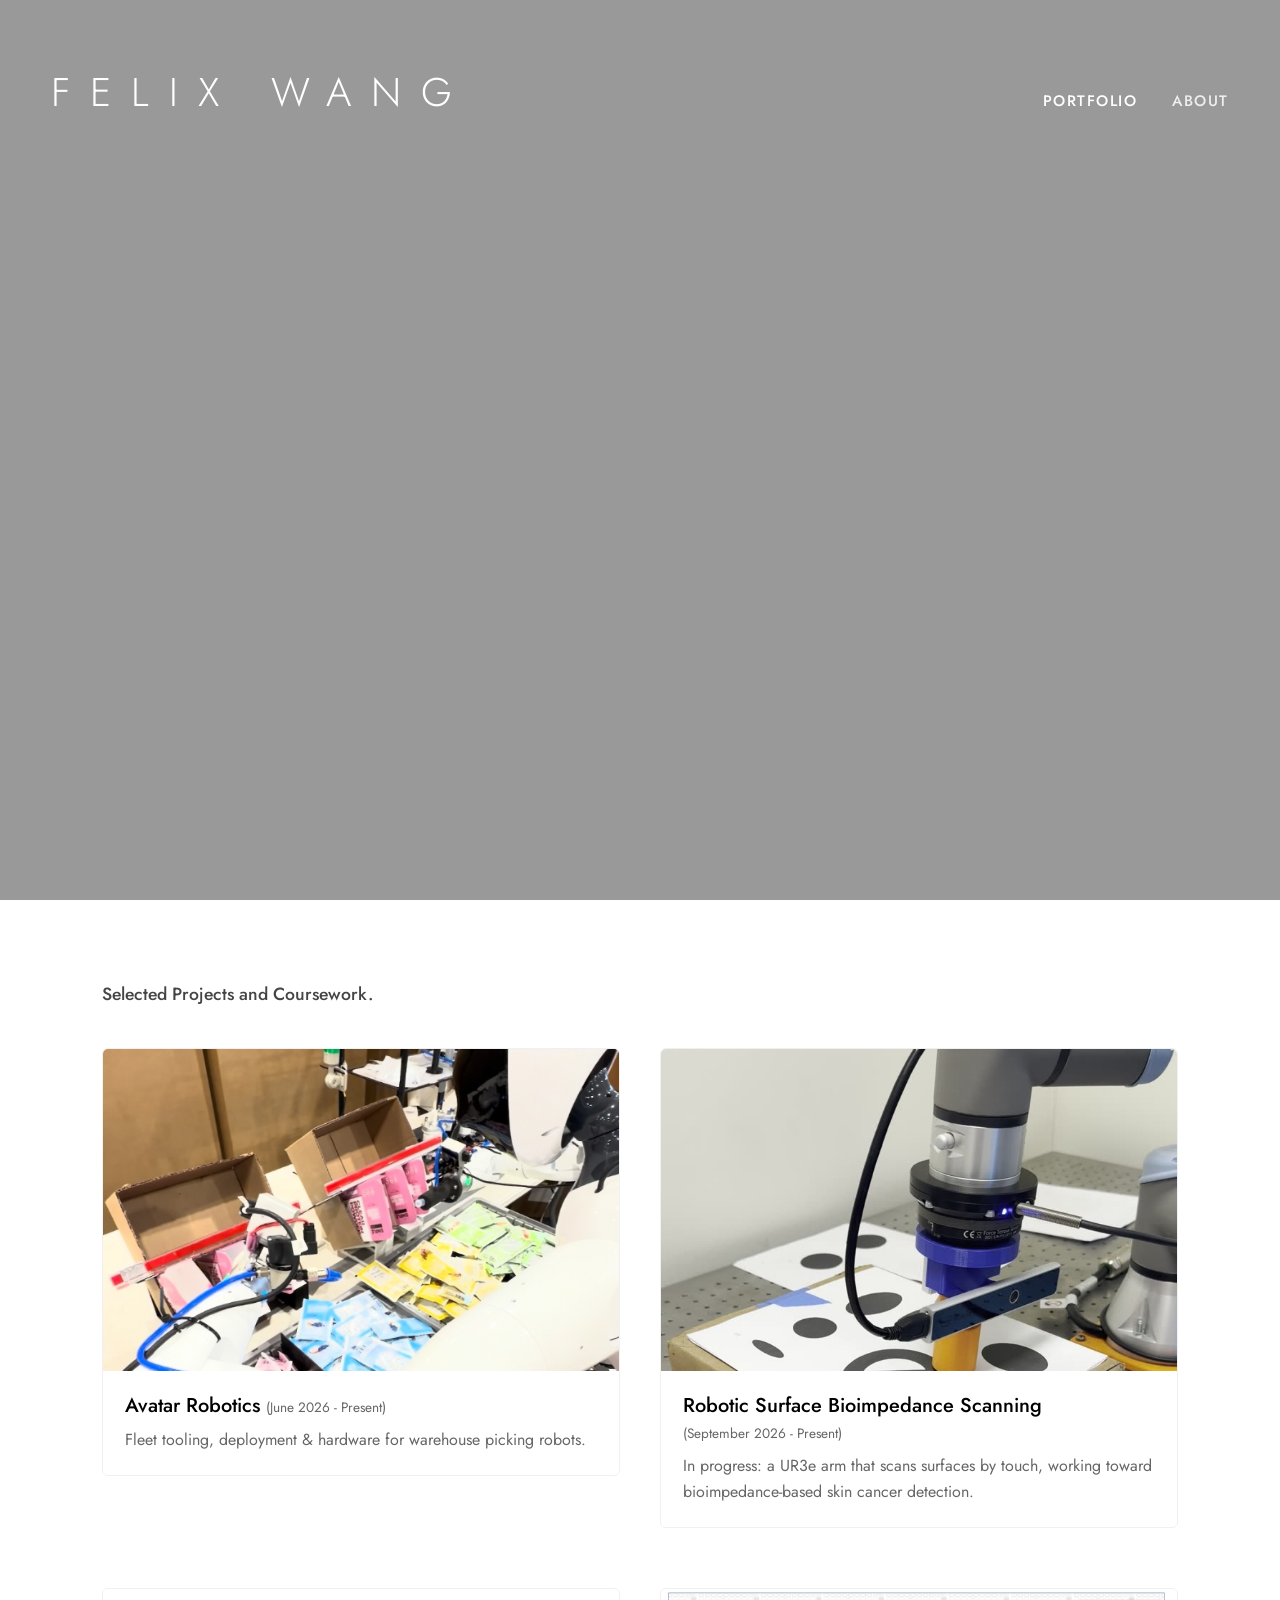
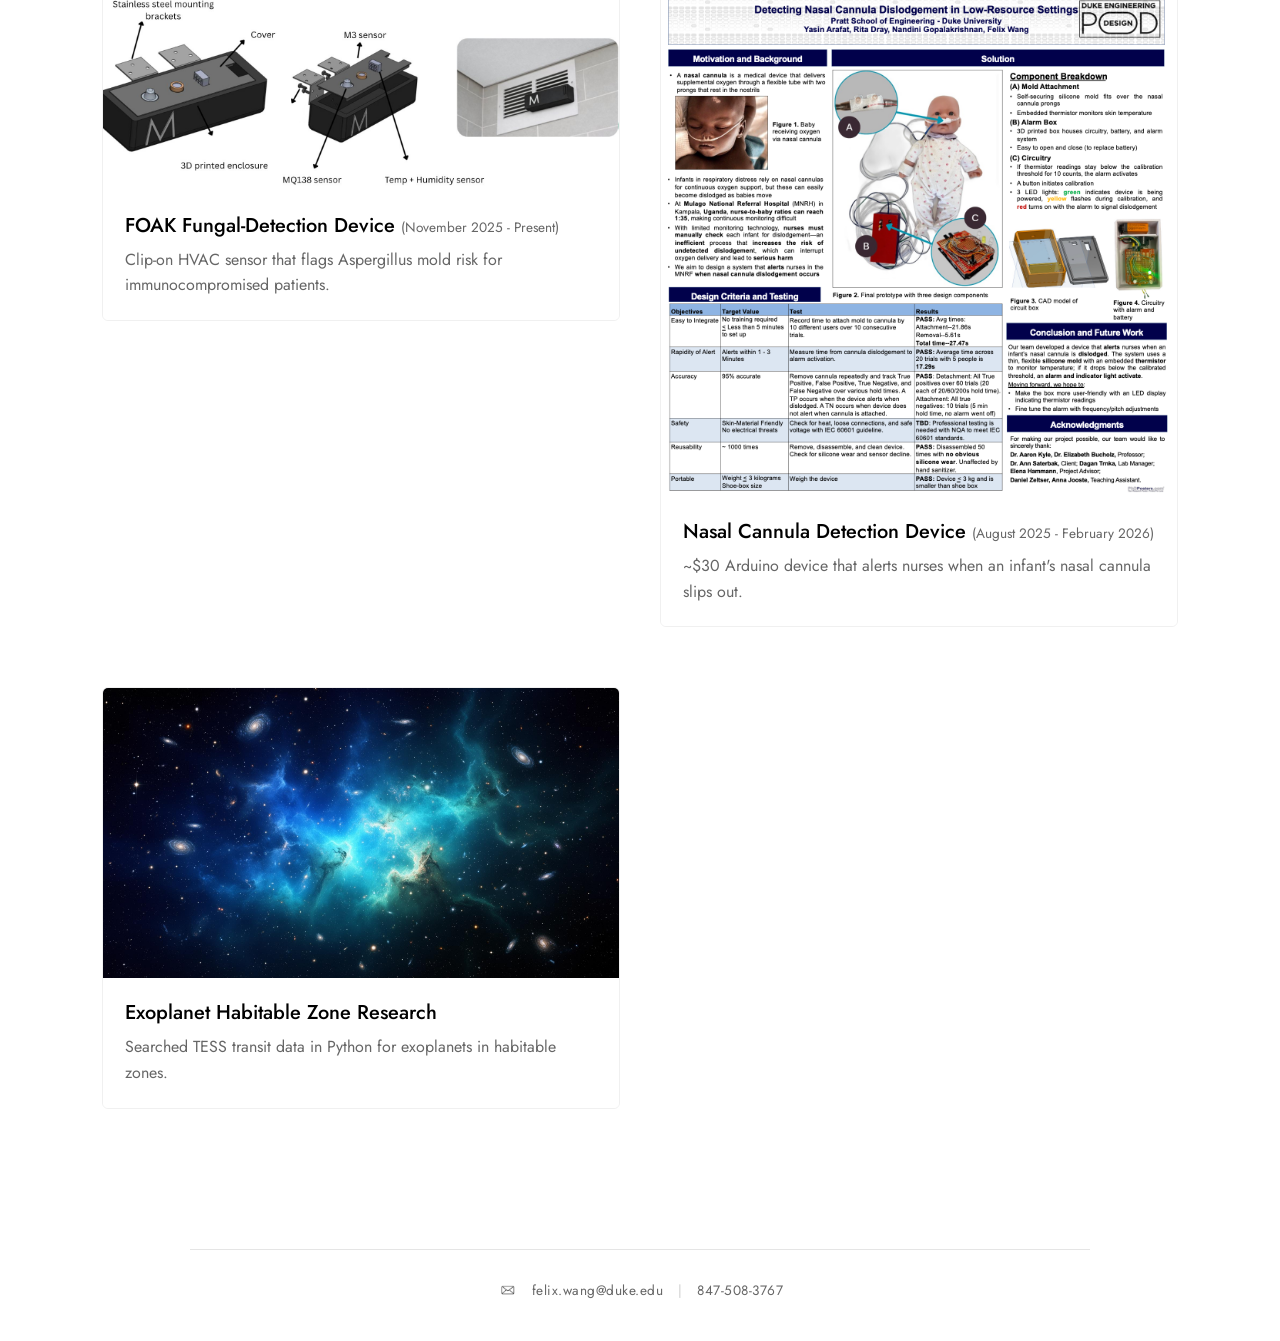
==== commit 0756dba7: "content: note bioimpedance project is in progress, aimed at skin cancer detection Co-Authored-By: Cl" ====
--- a/index.html
+++ b/index.html
@@ -59,7 +59,7 @@
                         </div>
                         <div class="project-info">
                             <h3>Robotic Surface Bioimpedance Scanning <span style="font-size: 0.85rem; font-weight: 400; color: #666; white-space: nowrap;">(September 2026 - Present)</span></h3>
-                            <p>UR3e arm that scans surfaces by touch along ergodic coverage paths under force control.</p>
+                            <p>In progress: a UR3e arm that scans surfaces by touch, working toward bioimpedance-based skin cancer detection.</p>
                         </div>
                     </a>
                 </div>
@@ -245,6 +245,8 @@
 
                 <p class="ar-summary">Teaching a UR3e arm to scan a surface by touch. A wrist depth camera maps the surface, then a probe follows ergodic coverage paths while holding a steady contact force, laying the groundwork for bioimpedance scanning.</p>
 
+                <p class="bz-status"><strong>In progress.</strong> The long-term goal is to use bioimpedance measurements from these scans to help detect skin cancer. Current work focuses on accurate, repeatable contact: calibration, force control, and path tracing.</p>
+
                 <div class="ar-tags">
                     <span>Python</span>
                     <span>UR3e / ur_rtde</span>
--- a/style.css
+++ b/style.css
@@ -569,3 +569,12 @@
         aspect-ratio: 4 / 3;
     }
 }
+
+.bz-status {
+    font-size: 0.95rem;
+    line-height: 1.6;
+    padding: 12px 16px;
+    border-left: 3px solid #000;
+    background: #f6f6f4;
+    margin-bottom: 25px;
+}
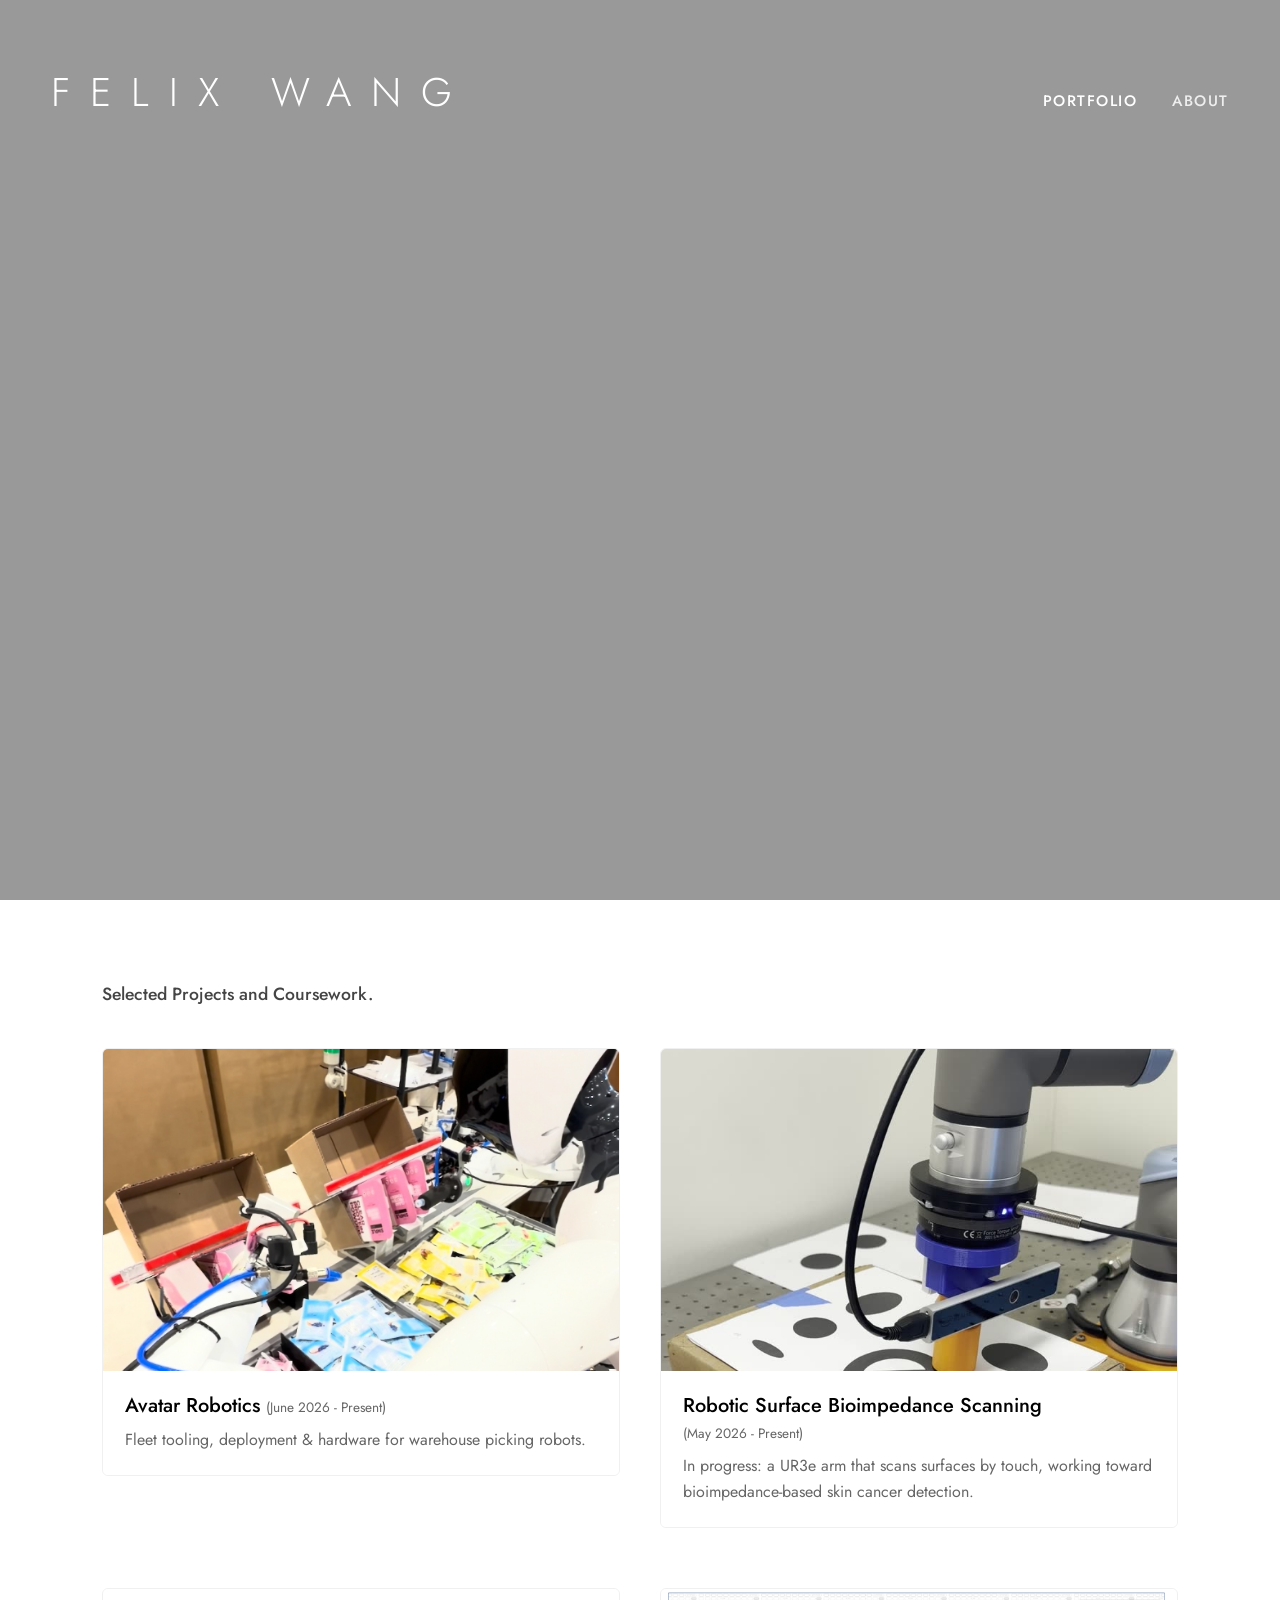
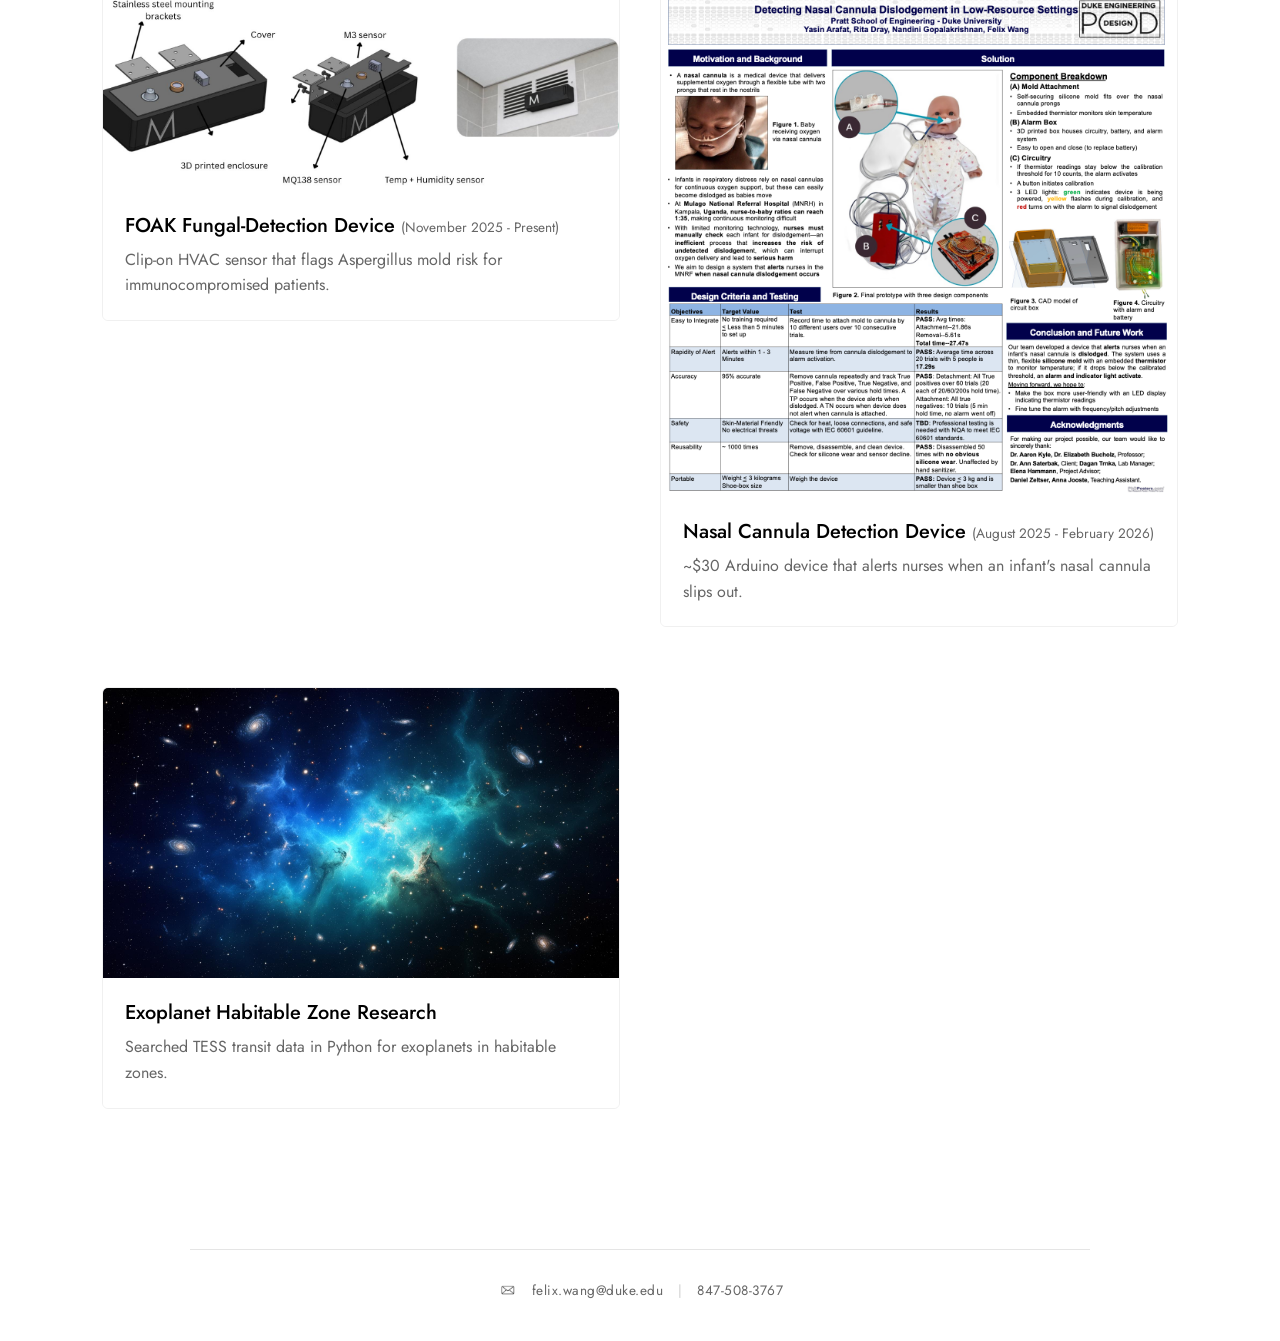
==== commit 35d07e8a: "content: bioimpedance project is in the Dynamical Systems Lab, since May 2026 Co-Authored-By: Claude" ====
--- a/index.html
+++ b/index.html
@@ -58,7 +58,7 @@
                             <img loading="lazy" src="bz-trace-poster.jpg" alt="Robot arm tracing a path on a box lid" style="width: 100%; height: 100%; object-fit: cover; object-position: center 40%;">
                         </div>
                         <div class="project-info">
-                            <h3>Robotic Surface Bioimpedance Scanning <span style="font-size: 0.85rem; font-weight: 400; color: #666; white-space: nowrap;">(September 2026 - Present)</span></h3>
+                            <h3>Robotic Surface Bioimpedance Scanning <span style="font-size: 0.85rem; font-weight: 400; color: #666; white-space: nowrap;">(May 2026 - Present)</span></h3>
                             <p>In progress: a UR3e arm that scans surfaces by touch, working toward bioimpedance-based skin cancer detection.</p>
                         </div>
                     </a>
@@ -241,7 +241,7 @@
                     Back to Projects</a>
                 <h2 style="font-size: 1.8rem; margin-bottom: 5px;">Robotic Surface Bioimpedance Scanning with Ergodic Control</h2>
                 <span
-                    style="color: var(--nav-color); font-size: 0.95rem; display: block; margin-bottom: 25px;">Robotics Research &middot; Duke University &middot; Sep 2026 &ndash; Present</span>
+                    style="color: var(--nav-color); font-size: 0.95rem; display: block; margin-bottom: 25px;">Dynamical Systems Lab &middot; Duke University &middot; May 2026 &ndash; Present</span>
 
                 <p class="ar-summary">Teaching a UR3e arm to scan a surface by touch. A wrist depth camera maps the surface, then a probe follows ergodic coverage paths while holding a steady contact force, laying the groundwork for bioimpedance scanning.</p>
 
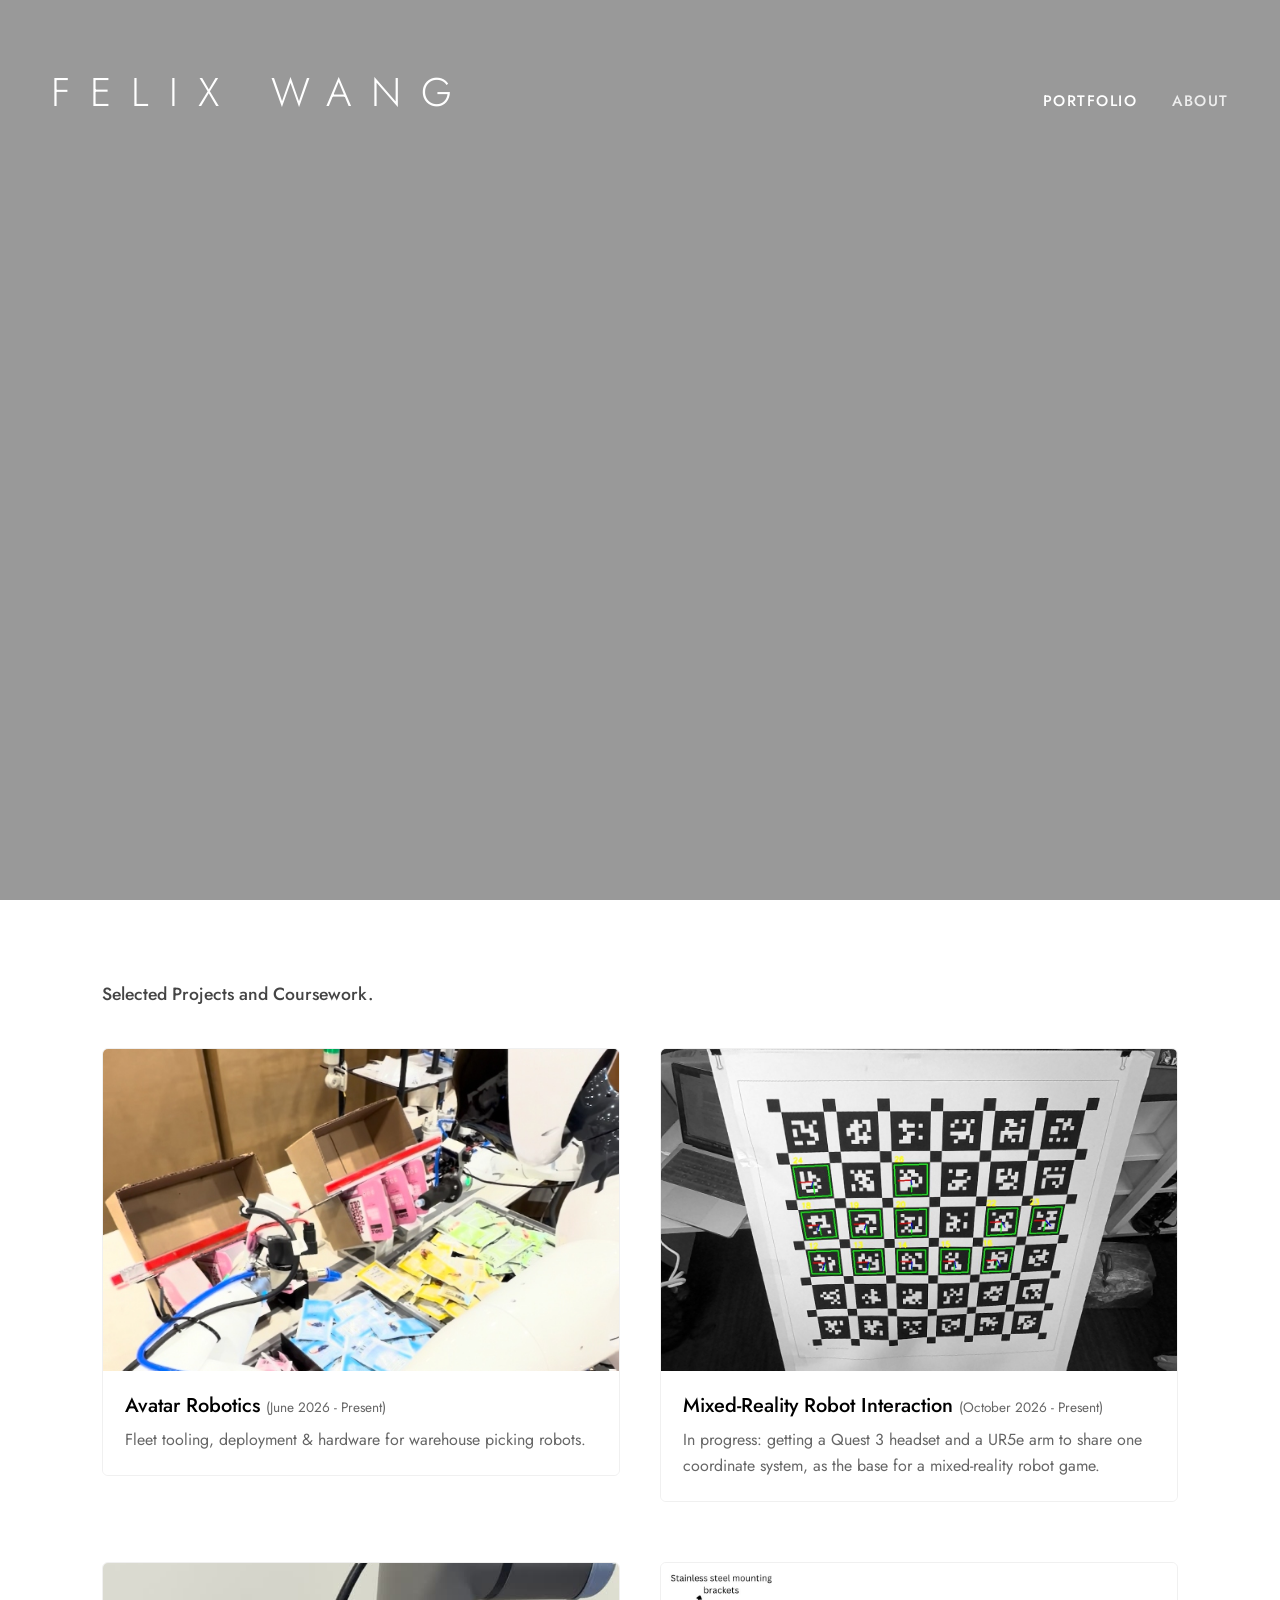
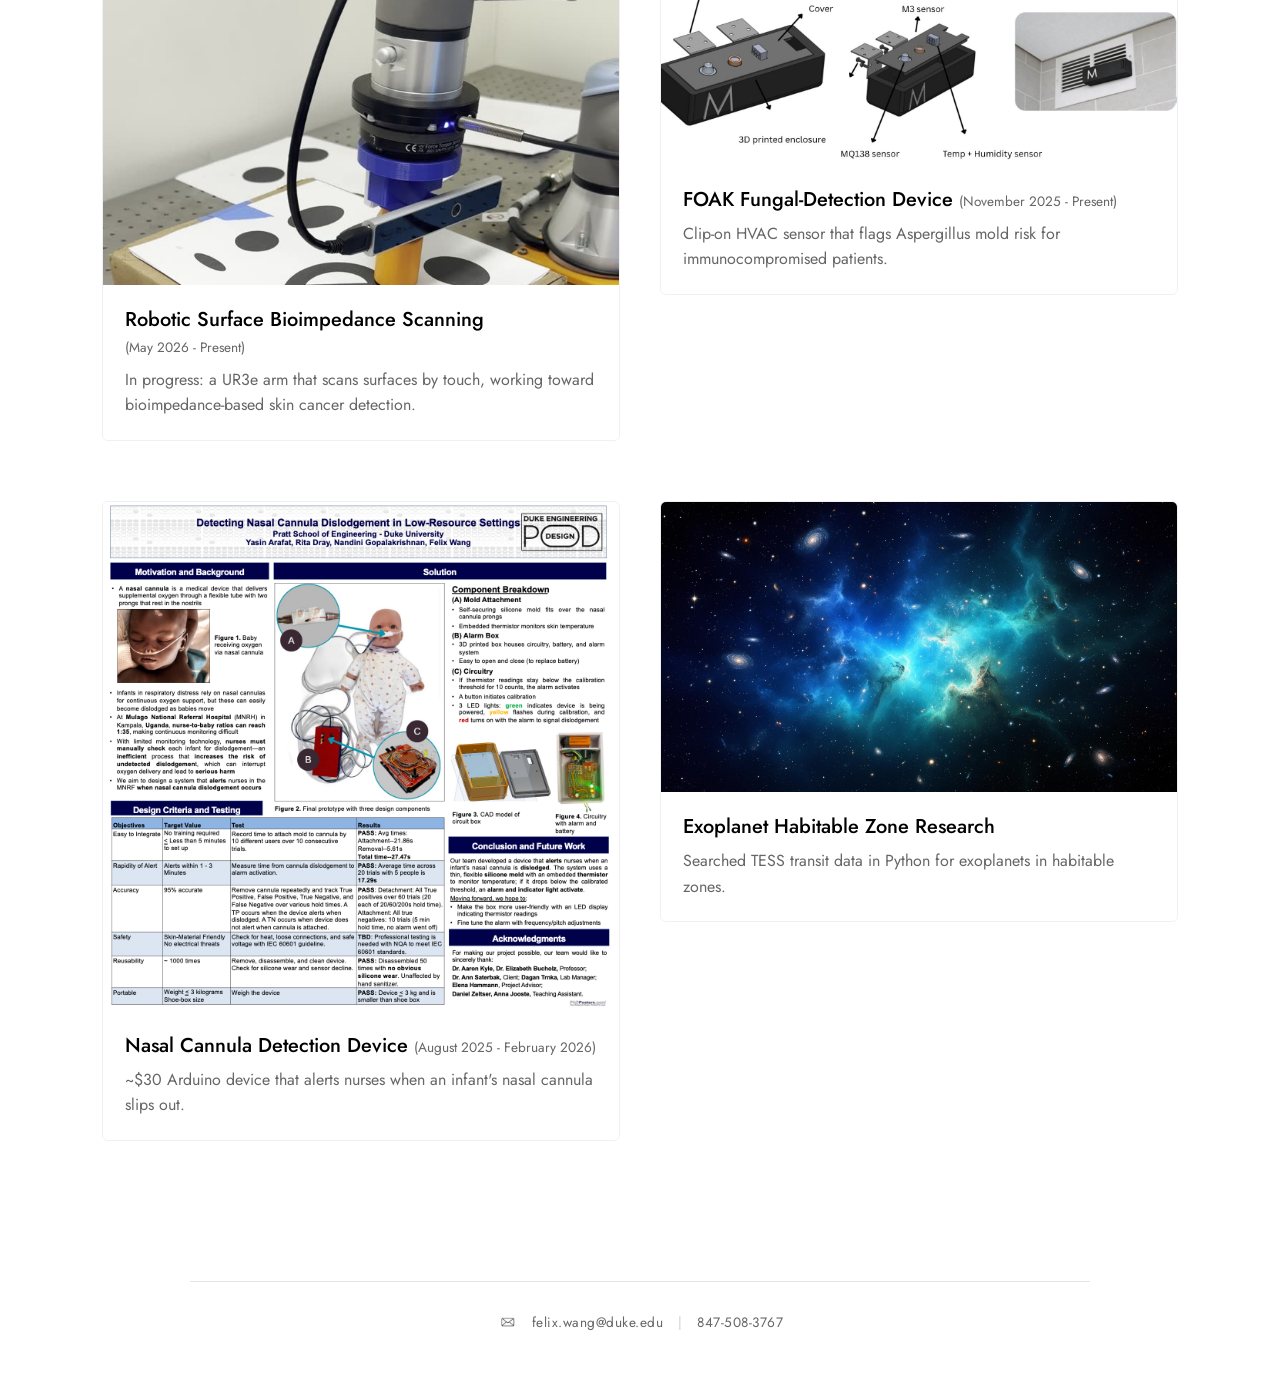
==== commit cba6f24e: "feat: add the mixed-reality robot interaction project (Quest 3 + UR5e, I3T Lab) New Portfolio card a" ====
--- a/index.html
+++ b/index.html
@@ -50,6 +50,19 @@
                         </div>
                     </a>
                 </div>
+                <!-- Project (Mixed-Reality Robot Interaction) -->
+                <div class="grid-item project-card">
+                    <a href="#" class="project-link" data-target="project-hri"
+                        style="text-decoration: none; color: inherit; display: block;">
+                        <div style="overflow: hidden; aspect-ratio: 16/10;">
+                            <img loading="lazy" src="hri-detections.jpg" alt="Quest 3 headset camera view of a board of printed tags, each detected tag outlined in green" style="width: 100%; height: 100%; object-fit: cover; object-position: center 55%;">
+                        </div>
+                        <div class="project-info">
+                            <h3>Mixed-Reality Robot Interaction <span style="font-size: 0.85rem; font-weight: 400; color: #666; white-space: nowrap;">(October 2026 - Present)</span></h3>
+                            <p>In progress: getting a Quest 3 headset and a UR5e arm to share one coordinate system, as the base for a mixed-reality robot game.</p>
+                        </div>
+                    </a>
+                </div>
                 <!-- Project (Bioimpedance Scanning) -->
                 <div class="grid-item project-card">
                     <a href="#" class="project-link" data-target="project-bioimpedance"
@@ -233,6 +246,194 @@
             </div>
         </section>
 
+        <!-- Project Detail: Mixed-Reality Robot Interaction (I3T Lab) -->
+        <section id="project-hri" class="tab-section">
+            <div class="about-container" style="max-width: 900px;">
+                <a href="#" class="project-link" data-target="portfolio"
+                    style="display: inline-block; margin-bottom: 30px; text-decoration: none; color: #000; font-weight: 500; border: 1px solid #000; padding: 8px 16px; border-radius: 4px; font-size: 0.9rem;">&larr;
+                    Back to Projects</a>
+                <h2 style="font-size: 1.8rem; margin-bottom: 5px;">Mixed-Reality Human&ndash;Robot Interaction: Quest 3 + UR5e</h2>
+                <span
+                    style="color: var(--nav-color); font-size: 0.95rem; display: block; margin-bottom: 25px;">I&sup3;T Lab &middot; Duke University &middot; October 2026 &ndash; Present</span>
+
+                <p class="ar-summary">I'm building the base layer for a mixed-reality game you play with a real robot arm (a UR5e). You wear a Meta Quest 3, see the real room through its cameras, and the game draws virtual things on top of the robot. That only works if the headset and the robot agree on where everything is, to about a centimeter. Getting them to agree is my part.</p>
+
+                <p class="bz-status"><strong>Still a work in progress.</strong> The headset half works on a real Quest 3: it finds the robot's coordinate system from printed tags (4.8 mm fit error) and streams the headset and both controllers into ROS at about 30 Hz. The robot in those tests was a simulated one. Running it on the real UR5e is next.</p>
+
+                <div class="ar-tags">
+                    <span>ROS 2 Humble</span>
+                    <span>Python</span>
+                    <span>Unity / C#</span>
+                    <span>Meta Quest 3</span>
+                    <span>UR5e robot arm</span>
+                    <span>OpenCV</span>
+                    <span>ArUco / AprilTag</span>
+                    <span>Hand-eye calibration</span>
+                    <span>TF transforms</span>
+                    <span>RealSense</span>
+                    <span>YOLO</span>
+                    <span>Docker</span>
+                    <span>Unit testing</span>
+                </div>
+
+                <a class="ar-cta" href="https://github.com/FelixW1020/UR5-arm" target="_blank" rel="noopener">Code and setup docs on GitHub &rarr;</a>
+
+                <a href="hri-detections.jpg" target="_blank" rel="noopener"><img class="ar-media" loading="lazy" src="hri-detections.jpg" alt="A frame from the Quest 3's passthrough camera showing a board of AprilTags. Twelve tags are outlined in green with their ID numbers and small 3D axes drawn on them."></a>
+                <p class="bz-caption">What the headset's camera sees, streamed live to my laptop. My detector found 12 tags in this frame and worked out where each one is in 3D (the little red, green and blue axes). Click for full size.</p>
+
+                <h3 class="ar-section-title">The Problem: Every Device Has Its Own Coordinates</h3>
+                <div class="ar-grid">
+                    <div class="ar-card ar-wide">
+                        <figure class="bz-fig bz-scroll"><svg class="bz-diagram" viewBox="0 0 860 192" role="img" aria-label="Three links tie the devices together. Link 1, hand-eye calibration, connects the RealSense cameras to the UR5e base. Link 2, the tag map, connects printed tags to the base. Link 3, registration, connects the Quest 3 to the tags. Links 1 and 2 are written and unit tested but not yet run on the real arm; link 3 has run on a real Quest 3 at 4.8 mm RMS."><rect x="1" y="62" width="130" height="74" fill="#ffffff" rx="8" stroke="#d6d4cc" stroke-width="1.2"/><text x="66.0" y="86" font-size="13" fill="#222222" text-anchor="middle" font-weight="500">RealSense cameras</text><text x="66.0" y="102" font-size="12" fill="#52514e" text-anchor="middle">one on the wrist,</text><text x="66.0" y="117" font-size="12" fill="#52514e" text-anchor="middle">one over the table</text><rect x="244" y="62" width="130" height="74" fill="#ffffff" rx="8" stroke="#d6d4cc" stroke-width="1.2"/><text x="309.0" y="86" font-size="13" fill="#222222" text-anchor="middle" font-weight="500">UR5e base</text><text x="309.0" y="102" font-size="12" fill="#52514e" text-anchor="middle">base_link: the frame</text><text x="309.0" y="117" font-size="12" fill="#52514e" text-anchor="middle">everything ends up in</text><rect x="487" y="62" width="130" height="74" fill="#ffffff" rx="8" stroke="#d6d4cc" stroke-width="1.2"/><text x="552.0" y="86" font-size="13" fill="#222222" text-anchor="middle" font-weight="500">Printed tags</text><text x="552.0" y="102" font-size="12" fill="#52514e" text-anchor="middle">ArUco / AprilTag,</text><text x="552.0" y="117" font-size="12" fill="#52514e" text-anchor="middle">taped to the table</text><rect x="729" y="62" width="130" height="74" fill="#ffffff" rx="8" stroke="#d6d4cc" stroke-width="1.2"/><text x="794.0" y="86" font-size="13" fill="#222222" text-anchor="middle" font-weight="500">Quest 3</text><text x="794.0" y="102" font-size="12" fill="#52514e" text-anchor="middle">its own world frame,</text><text x="794.0" y="117" font-size="12" fill="#52514e" text-anchor="middle">vr_world</text><path d="M135.5 99 L239.5 99" stroke="#52514e" stroke-width="1.5" stroke-linecap="round" fill="none" stroke-dasharray="5 4"/><circle cx="187.5" cy="99" r="11" fill="#ffffff" stroke="#898781" stroke-width="1.2"/><text x="187.5" y="103" font-size="12" fill="#222222" text-anchor="middle" font-weight="500">1</text><text x="187.5" y="30" font-size="12" fill="#222222" text-anchor="middle" font-weight="500">hand-eye calibration</text><text x="187.5" y="46" font-size="11" fill="#898781" text-anchor="middle">done once</text><text x="187.5" y="166" font-size="11" fill="#52514e" text-anchor="middle">written and unit tested,</text><text x="187.5" y="181" font-size="11" fill="#52514e" text-anchor="middle">not run on the real arm yet</text><path d="M378.5 99 L482.5 99" stroke="#52514e" stroke-width="1.5" stroke-linecap="round" fill="none" stroke-dasharray="5 4"/><circle cx="430.5" cy="99" r="11" fill="#ffffff" stroke="#898781" stroke-width="1.2"/><text x="430.5" y="103" font-size="12" fill="#222222" text-anchor="middle" font-weight="500">2</text><text x="430.5" y="30" font-size="12" fill="#222222" text-anchor="middle" font-weight="500">tag map</text><text x="430.5" y="46" font-size="11" fill="#898781" text-anchor="middle">once, or when a tag moves</text><text x="430.5" y="166" font-size="11" fill="#52514e" text-anchor="middle">written and unit tested,</text><text x="430.5" y="181" font-size="11" fill="#52514e" text-anchor="middle">hand-measured map used so far</text><path d="M621 99 L725 99" stroke="#52514e" stroke-width="1.5" stroke-linecap="round" fill="none"/><circle cx="673" cy="99" r="11" fill="#ffffff" stroke="#222222" stroke-width="1.2"/><text x="673" y="103" font-size="12" fill="#222222" text-anchor="middle" font-weight="500">3</text><text x="673" y="30" font-size="12" fill="#222222" text-anchor="middle" font-weight="500">registration</text><text x="673" y="46" font-size="11" fill="#898781" text-anchor="middle">every session, a few seconds</text><text x="673" y="166" font-size="11" fill="#52514e" text-anchor="middle">run on a real Quest 3:</text><text x="673" y="181" font-size="11" fill="#52514e" text-anchor="middle">4.8 mm RMS over 6 tags</text></svg></figure>
+                        <p class="bz-caption">Three links chain everything back to the robot's base. Dashed means the code is written and tested in simulation but hasn't run on the real hardware yet.</p>
+                        <h4>Three links, one shared frame</h4>
+                        <p>The robot measures everything from the center of its base. The Quest measures from wherever it decided the floor's origin is when the app started. The cameras measure from their own lenses. So the same cup has three different sets of coordinates, and none of the devices knows how to convert between them.</p>
+                        <p>Printed tags are what connect them. They're square barcodes (ArUco or AprilTag) that a camera can locate really precisely. If the robot's side knows where a tag is, and the headset looks at that same tag, then the tag's position is known in both systems and you can solve for the conversion.</p>
+                        <ol class="bz-steps">
+                            <li><b>Hand-eye calibration.</b> Figures out where each RealSense camera sits relative to the robot. You move the arm through 15&ndash;20 poses while a camera looks at a checkerboard-style board, then solve. Done once.</li>
+                            <li><b>Tag map.</b> The calibrated cameras find the tags on the table and save where each one is relative to the robot's base. If there are no cameras, you can measure a tag by hand and type it in, which is what I've done so far.</li>
+                            <li><b>Registration.</b> The person in the headset looks at a tag for about 2 seconds and presses A. That takes a few seconds and happens every time the game starts.</li>
+                        </ol>
+                        <p>After that, ROS chains the links together on its own. Any piece of robot code can ask "where is the right controller, in robot coordinates?" and get an answer.</p>
+                        <span class="ar-skill">Coordinate frames &middot; Calibration &middot; System design</span>
+                    </div>
+                </div>
+
+                <h3 class="ar-section-title">How the Headset Finds the Robot</h3>
+                <div class="ar-grid">
+                    <div class="ar-card ar-wide">
+                        <figure class="bz-fig bz-scroll"><svg class="bz-diagram" viewBox="0 0 860 238" role="img" aria-label="What travels between the Quest app and the ROS PC: camera frames at 3 Hz go to the tag detector and solver, the headset and both controllers go at 30 Hz to quest_bridge which republishes them in base_link, and the robot base pose comes back so game objects line up with the real robot."><rect x="1" y="1" width="270" height="236" fill="#f6f6f4" rx="8" stroke="#d6d4cc" stroke-width="1.2"/><text x="136" y="24" font-size="13" fill="#222222" text-anchor="middle" font-weight="500">Quest 3 app (Unity, C#)</text><rect x="589" y="1" width="270" height="236" fill="#f6f6f4" rx="8" stroke="#d6d4cc" stroke-width="1.2"/><text x="724" y="24" font-size="13" fill="#222222" text-anchor="middle" font-weight="500">ROS 2 PC (Python)</text><rect x="13" y="40" width="246" height="54" fill="#ffffff" rx="8" stroke="#d6d4cc" stroke-width="1.2"/><text x="136" y="62" font-size="13" fill="#222222" text-anchor="middle" font-weight="500">Passthrough camera</text><text x="136" y="79" font-size="11.5" fill="#52514e" text-anchor="middle">streams what the headset sees</text><rect x="601" y="40" width="246" height="54" fill="#ffffff" rx="8" stroke="#d6d4cc" stroke-width="1.2"/><text x="724" y="62" font-size="13" fill="#222222" text-anchor="middle" font-weight="500">Tag detector + solver</text><text x="724" y="79" font-size="11.5" fill="#52514e" text-anchor="middle">finds the tags, solves base_link → vr_world</text><path d="M279 71 L581 71" stroke="#52514e" stroke-width="1.5" stroke-linecap="round" fill="none"/><path d="M573.8 67.5 L581.0 71.0 L573.8 74.5" stroke="#52514e" stroke-width="1.5" stroke-linecap="round" stroke-linejoin="round" fill="none"/><text x="430" y="62" font-size="11.5" fill="#52514e" text-anchor="middle">camera frames, 3 Hz</text><rect x="13" y="106" width="246" height="54" fill="#ffffff" rx="8" stroke="#d6d4cc" stroke-width="1.2"/><text x="136" y="128" font-size="13" fill="#222222" text-anchor="middle" font-weight="500">Head + controller tracking</text><text x="136" y="145" font-size="11.5" fill="#52514e" text-anchor="middle">poses, triggers, sticks, buttons</text><rect x="601" y="106" width="246" height="54" fill="#ffffff" rx="8" stroke="#d6d4cc" stroke-width="1.2"/><text x="724" y="128" font-size="13" fill="#222222" text-anchor="middle" font-weight="500">quest_bridge</text><text x="724" y="145" font-size="11.5" fill="#52514e" text-anchor="middle">republishes them in base_link</text><path d="M279 137 L581 137" stroke="#52514e" stroke-width="1.5" stroke-linecap="round" fill="none"/><path d="M573.8 133.5 L581.0 137.0 L573.8 140.5" stroke="#52514e" stroke-width="1.5" stroke-linecap="round" stroke-linejoin="round" fill="none"/><text x="430" y="128" font-size="11.5" fill="#52514e" text-anchor="middle">headset + both controllers, 30 Hz</text><rect x="13" y="172" width="246" height="54" fill="#ffffff" rx="8" stroke="#d6d4cc" stroke-width="1.2"/><text x="136" y="194" font-size="13" fill="#222222" text-anchor="middle" font-weight="500">RobotBase object</text><text x="136" y="211" font-size="11.5" fill="#52514e" text-anchor="middle">game objects parented here</text><rect x="601" y="172" width="246" height="54" fill="#ffffff" rx="8" stroke="#d6d4cc" stroke-width="1.2"/><text x="724" y="194" font-size="13" fill="#222222" text-anchor="middle" font-weight="500">Registration result</text><text x="724" y="211" font-size="11.5" fill="#52514e" text-anchor="middle">where the robot is in vr_world</text><path d="M581 203 L279 203" stroke="#52514e" stroke-width="1.5" stroke-linecap="round" fill="none"/><path d="M286.2 206.5 L279.0 203.0 L286.2 199.5" stroke="#52514e" stroke-width="1.5" stroke-linecap="round" stroke-linejoin="round" fill="none"/><text x="430" y="194" font-size="11.5" fill="#52514e" text-anchor="middle">robot base pose</text></svg></figure>
+                        <h4>What goes back and forth</h4>
+                        <p>There are two programs. One is a Unity app on the headset, and the other is a set of ROS 2 nodes on a PC next to the robot. The headset sends its camera frames only while it's calibrating (3 per second is plenty), and sends the head and controller poses all the time. The PC does the actual math and sends back where the robot is. In the game, anything parented under one "RobotBase" object then lines up with the real robot.</p>
+                        <p>I kept the heavy lifting on the PC on purpose. The Unity side is ten small C# scripts, so the person building the game can drop them in without having to understand the calibration.</p>
+                        <span class="ar-skill">ROS 2 &middot; Unity / C# &middot; Networking</span>
+                    </div>
+                    <div class="ar-card">
+                        <img loading="lazy" src="hri-headset-view.jpg" alt="View from inside the Quest 3: the real room in color passthrough, a large printed board of tags, and a line of white status text floating in the middle" style="height: 300px; object-position: center;">
+                        <h4>Inside the headset</h4>
+                        <p>This is what you see wearing it: the real room, plus a status line from my test app. It tells you how many frames it has sent and what to do (look at a tag from 0.4&ndash;1.2 m, hold still about 2 s, press A). The "No reply" line here is expected. This particular run used a stand-in that receives frames but doesn't answer.</p>
+                        <span class="ar-skill">Passthrough Camera API &middot; Quest 3</span>
+                    </div>
+                    <div class="ar-card">
+                        <img loading="lazy" src="hri-squares.jpg" alt="Close-up through the headset after calibrating: solid magenta squares drawn over the top row of printed tags, slightly offset from them" style="height: 300px; object-position: center;">
+                        <h4>Checking it with your own eyes</h4>
+                        <p>After calibrating, the app draws a square where it thinks each tag is. If the squares sit on the printed tags, the calibration is good. They're magenta because I forgot to give them a material and Unity draws missing shaders in magenta. A later build uses see-through green. They overlap the tags by about 80%, so roughly 1&ndash;2 cm off (more on that below).</p>
+                        <span class="ar-skill">Visual verification &middot; Debugging</span>
+                    </div>
+                    <div class="ar-card ar-wide">
+                        <div class="bz-split">
+                            <figure class="bz-fig"><svg class="bz-diagram" viewBox="0 0 440 310" role="img" aria-label="The TF tree from the test: base_link has two branches. One goes through the arm links to tool0. The other is vr_world, set by the registration, which carries quest_head, quest_left_controller and quest_right_controller at 30 Hz."><rect x="176.6" y="11" width="86.8" height="30" fill="#ffffff" rx="8" stroke="#d6d4cc" stroke-width="1.2"/><text x="220" y="30.5" font-size="12" fill="#222222" text-anchor="middle" font-weight="500">base_link</text><path d="M180 41 L96 85" stroke="#52514e" stroke-width="1.5" stroke-linecap="round" fill="none"/><path d="M240 41 L256 85" stroke="#52514e" stroke-width="1.5" stroke-linecap="round" fill="none"/><rect x="2.0" y="85" width="188" height="30" fill="#ffffff" rx="8" stroke="#d6d4cc" stroke-width="1.2"/><text x="96" y="104.5" font-size="12" fill="#222222" text-anchor="middle">shoulder_link → … → wrist_3_link</text><path d="M96 115 L96 159" stroke="#52514e" stroke-width="1.5" stroke-linecap="round" fill="none"/><rect x="67.0" y="159" width="58.0" height="30" fill="#ffffff" rx="8" stroke="#d6d4cc" stroke-width="1.2"/><text x="96" y="178.5" font-size="12" fill="#222222" text-anchor="middle">tool0</text><text x="96" y="206" font-size="11" fill="#898781" text-anchor="middle">the robot’s own joints</text><text x="96" y="220" font-size="11" fill="#898781" text-anchor="middle">(UR driver, or my simulator)</text><rect x="220.2" y="85" width="79.6" height="30" fill="#ffffff" rx="8" stroke="#d6d4cc" stroke-width="1.2"/><text x="260" y="104.5" font-size="12" fill="#222222" text-anchor="middle" font-weight="500">vr_world</text><text x="262" y="66" font-size="11" fill="#898781">the registration (what I solve for)</text><path d="M318 115 L318 266 M318 174 L300 174" stroke="#52514e" stroke-width="0" fill="none"/><path d="M232 115 L232 266 L246 266 M232 174 L246 174 M232 220 L246 220" stroke="#52514e" stroke-width="1.5" stroke-linecap="round" stroke-linejoin="round" fill="none"/><rect x="246" y="159" width="180" height="30" fill="#ffffff" rx="8" stroke="#d6d4cc" stroke-width="1.2"/><text x="336" y="178.5" font-size="12" fill="#222222" text-anchor="middle">quest_head</text><rect x="246" y="205" width="180" height="30" fill="#ffffff" rx="8" stroke="#d6d4cc" stroke-width="1.2"/><text x="336" y="224.5" font-size="12" fill="#222222" text-anchor="middle">quest_left_controller</text><rect x="246" y="251" width="180" height="30" fill="#ffffff" rx="8" stroke="#d6d4cc" stroke-width="1.2"/><text x="336" y="270.5" font-size="12" fill="#222222" text-anchor="middle">quest_right_controller</text><text x="336" y="298" font-size="11" fill="#898781" text-anchor="middle">streamed from the headset at 30 Hz</text></svg><figcaption>The transform tree from the real headset test, simplified. The robot and the headset hang off the same root, so they're one coordinate system.</figcaption></figure>
+                            <div>
+                                <h4>The math behind "look at a tag, press A"</h4>
+                                <ol class="bz-steps">
+                                    <li><b>Find the tag in the image.</b> OpenCV detects the tag's four corners. Since I know the tag's printed size and the camera's lens numbers, that gives the tag's position and tilt relative to the camera.</li>
+                                    <li><b>Move it into the headset's world.</b> Every frame comes with where the camera was when it was taken, so each sighting becomes a tag pose in the headset's world. Sightings over about 2 s get averaged, and how much they disagree (the "spread") tells you if the head moved.</li>
+                                    <li><b>Line the two worlds up.</b> Now each tag has a pose in the headset's world and one in the robot's. I solve for the single rotation and shift that puts them on top of each other (a weighted Procrustes fit).</li>
+                                    <li><b>Only solve for heading.</b> The robot sits on a level table and the Quest already knows which way is down from its IMU. So I only fit the turn about the vertical axis plus the shift. That's 4 unknowns instead of 6, and it holds up much better against centimeter-level noise.</li>
+                                </ol>
+                                <p>Because a tag you <i>see</i> also gives you its orientation, one tag is technically enough. But then the robot's heading depends on how straight that one tag was taped down. Being 1&deg; off moves things about 2 cm at 1 m away. With 2&ndash;4 tags spread out, the tag positions set the heading and the result can check itself.</p>
+                            </div>
+                        </div>
+                        <span class="ar-skill">Computer vision &middot; Pose estimation &middot; Linear algebra</span>
+                    </div>
+                </div>
+
+                <h3 class="ar-section-title">First Run on a Real Quest 3</h3>
+                <div class="ar-grid">
+                    <div class="ar-card ar-wide">
+                        <figure class="bz-fig bz-scroll"><svg class="bz-chart" viewBox="0 0 860 470" role="img" aria-label="Both Quest controllers in robot coordinates during a 75 second recording. Left: seen from above, the left controller stays on the left and the right on the right, and both end up held on tags of the top row, 45 cm apart and 17 cm short of the board. Right: height over time, both rise together by about half a metre and then sit at the height of the tag row, 1.04 m."><path d="M250 12 L272 12" stroke="#2a78d6" stroke-width="2" stroke-linecap="round"/><text x="278" y="16" font-size="12" fill="#52514e">left controller</text><path d="M380 12 L402 12" stroke="#eb6834" stroke-width="2" stroke-linecap="round"/><text x="408" y="16" font-size="12" fill="#52514e">right controller</text><rect x="516" y="6" width="12" height="12" fill="#222222" rx="2"/><text x="534" y="16" font-size="12" fill="#52514e">tags in the map</text><text x="0" y="46" font-size="12" fill="#222222" font-weight="500">Seen from above (metres, robot base at 0, 0)</text><path d="M387.5 62 L387.5 432" stroke="#eceae4" stroke-width="1"/><text x="387.5" y="447" font-size="11" fill="#898781" text-anchor="middle">−0.75</text><path d="M330.0 62 L330.0 432" stroke="#eceae4" stroke-width="1"/><text x="330.0" y="447" font-size="11" fill="#898781" text-anchor="middle">−0.50</text><path d="M272.5 62 L272.5 432" stroke="#eceae4" stroke-width="1"/><text x="272.5" y="447" font-size="11" fill="#898781" text-anchor="middle">−0.25</text><path d="M215.0 62 L215.0 432" stroke="#eceae4" stroke-width="1"/><text x="215" y="447" font-size="11" fill="#898781" text-anchor="middle">0</text><path d="M157.5 62 L157.5 432" stroke="#eceae4" stroke-width="1"/><text x="157.5" y="447" font-size="11" fill="#898781" text-anchor="middle">+0.25</text><path d="M100.0 62 L100.0 432" stroke="#eceae4" stroke-width="1"/><text x="100.0" y="447" font-size="11" fill="#898781" text-anchor="middle">+0.50</text><path d="M42.5 62 L42.5 432" stroke="#eceae4" stroke-width="1"/><text x="42.5" y="447" font-size="11" fill="#898781" text-anchor="middle">+0.75</text><path d="M5 375.5 L425 375.5" stroke="#eceae4" stroke-width="1"/><text x="8" y="371.5" font-size="11" fill="#898781">−0.25</text><path d="M5 318.0 L425 318.0" stroke="#eceae4" stroke-width="1"/><text x="8" y="314" font-size="11" fill="#898781">0</text><path d="M5 260.5 L425 260.5" stroke="#eceae4" stroke-width="1"/><text x="8" y="256.5" font-size="11" fill="#898781">+0.25</text><path d="M5 203.0 L425 203.0" stroke="#eceae4" stroke-width="1"/><text x="8" y="199.0" font-size="11" fill="#898781">+0.50</text><path d="M5 145.5 L425 145.5" stroke="#eceae4" stroke-width="1"/><text x="8" y="141.5" font-size="11" fill="#898781">+0.75</text><path d="M5 88.0 L425 88.0" stroke="#eceae4" stroke-width="1"/><text x="8" y="84.0" font-size="11" fill="#898781">+1.00</text><text x="215" y="463" font-size="11" fill="#898781" text-anchor="middle">y: left (+) / right (−) of the robot</text><text x="422" y="158.0" font-size="11" fill="#898781" text-anchor="end">x: toward the board ↑</text><path d="M178.2 382.9 L178.2 382.9 L178.2 382.9 L178.2 382.9 L178.2 382.9 L178.2 382.9 L178.2 382.9 L178.3 382.9 L178.3 382.9 L178.2 382.8 L178.3 382.8 L178.3 382.8 L178.3 382.8 L178.3 382.8 L178.4 382.6 L178.4 383.1 L178.3 383.3 L177.9 382.8 L178.0 383.1 L178.2 383.0 L178.3 383.0 L177.4 384.0 L175.9 385.1 L175.4 385.9 L174.9 386.7 L174.8 387.0 L174.5 387.0 L174.8 387.0 L174.8 387.5 L175.0 387.5 L174.3 387.3 L174.1 387.1 L174.8 386.5 L175.1 386.5 L175.3 386.2 L174.9 387.9 L176.3 389.1 L173.3 389.9 L169.6 389.6 L161.9 386.1 L150.5 379.1 L141.7 374.4 L136.7 370.1 L137.1 367.0 L138.9 366.9 L134.9 364.1 L130.6 362.1 L125.1 361.9 L121.0 361.8 L119.3 363.3 L124.2 365.4 L130.3 367.7 L130.2 370.6 L130.0 370.9 L130.1 371.1 L131.7 371.8 L134.4 372.4 L135.6 371.2 L137.0 370.6 L137.1 370.1 L137.1 369.9 L138.5 369.8 L139.1 370.6 L139.0 371.8 L138.3 372.6 L137.5 372.5 L137.8 373.1 L138.2 373.9 L138.4 374.2 L139.9 375.9 L139.6 375.7 L139.1 374.6 L139.7 374.9 L139.9 374.6 L140.3 374.8 L140.3 374.2 L140.1 372.4 L140.7 373.6 L139.9 373.6 L139.1 372.8 L137.2 369.2 L136.7 368.1 L137.4 369.4 L138.0 367.6 L143.5 363.7 L147.8 361.3 L150.2 359.4 L152.1 356.6 L152.4 350.7 L151.7 345.0 L151.7 340.5 L152.8 335.2 L156.1 334.6 L157.0 333.3 L157.7 330.3 L159.1 329.6 L159.1 328.4 L159.0 326.4 L159.4 325.2 L159.5 323.8 L159.2 322.1 L158.4 319.7 L158.4 318.2 L158.1 317.1 L156.6 315.2 L154.9 312.1 L154.0 310.5 L153.7 310.7 L152.9 310.6 L152.8 310.4 L153.8 310.4 L154.0 310.5 L154.7 310.4 L155.7 310.4 L156.2 310.3 L157.1 310.5 L158.2 310.5 L158.4 310.7 L158.0 309.5 L158.3 308.7 L157.2 307.9 L157.1 307.6 L156.7 307.7 L157.0 308.0 L157.5 308.1 L157.3 308.1 L156.6 307.3 L156.1 306.8 L156.7 306.3 L157.0 305.6 L157.5 305.1 L157.5 304.9 L157.6 305.0 L157.9 305.0 L158.0 305.2 L158.5 305.6 L159.4 305.9 L158.8 305.9 L157.8 305.4 L157.7 305.2 L158.6 305.6 L158.5 305.3 L157.7 304.8 L157.0 303.9 L156.9 302.7 L158.0 302.3 L160.7 302.6 L162.8 302.7 L163.9 302.3 L164.9 301.0 L166.5 298.0 L168.5 292.0 L169.3 283.6 L169.7 275.1 L170.7 263.2 L171.3 253.2 L172.2 245.9 L172.2 240.9 L171.6 237.7 L170.3 233.2 L170.3 229.5 L170.2 226.2 L171.2 223.9 L171.9 221.6 L171.1 218.3 L171.3 217.1 L171.9 216.1 L172.4 216.3 L172.2 216.3 L172.1 216.3 L172.0 216.4 L171.9 216.6 L172.1 216.8 L172.0 216.6 L172.2 216.7 L172.4 217.0 L172.5 217.1 L172.4 217.2 L172.5 217.3 L172.5 217.5 L172.6 217.9 L172.6 218.3 L172.7 218.4 L172.8 218.3 L172.7 218.4 L172.4 218.2 L172.4 218.4 L172.3 218.4 L172.2 218.5 L172.3 218.6 L172.3 218.6 L172.3 218.6 L172.4 218.6 L172.3 218.5 L172.3 218.5 L172.3 218.5 L172.5 218.5 L172.5 218.5 L172.5 218.5 L172.4 218.6 L172.4 218.6 L172.5 218.6 L172.5 218.6 L172.6 218.6 L172.5 218.6 L172.5 218.6 L172.5 218.7 L172.5 218.7 L172.5 218.7 L172.5 218.6 L172.5 218.6 L172.5 218.7 L172.5 218.6 L172.5 218.6 L172.5 218.7 L172.4 218.7 L171.9 219.2 L171.4 219.4 L171.3 220.1 L170.1 220.5 L170.0 220.6 L170.3 220.6 L170.2 220.5 L169.9 220.6 L169.7 220.8 L169.5 220.6 L169.8 220.5 L170.2 220.6 L170.0 220.7 L169.7 220.5 L169.4 220.5 L169.6 220.5 L169.9 220.4 L170.4 220.3 L171.2 220.1 L171.5 219.9 L171.7 219.7 L171.4 219.5 L171.5 219.5 L171.6 219.6 L171.6 219.6 L171.6 219.6 L171.7 219.6 L171.8 219.6 L172.0 219.6 L172.4 219.5 L172.7 219.4 L172.8 219.4 L172.9 219.4 L173.0 219.3 L172.9 219.3 L172.9 219.3 L172.9 219.3 L172.9 219.3 L172.9 219.3 L172.9 219.3 L172.9 219.3 L172.9 219.4 L172.9 219.4 L172.9 219.4 L172.8 219.5 L172.9 219.5 L172.8 219.5 L172.9 219.5 L172.7 219.7 L172.6 219.8 L172.6 219.8 L172.6 219.9 L172.5 219.6 L172.5 219.6 L172.5 219.5 L172.7 219.4 L173.3 219.4 L173.4 219.5 L173.6 220.8 L172.7 225.2 L170.5 239.8 L166.0 260.0 L159.2 280.9 L153.0 295.4 L145.9 310.1 L142.1 322.3 L138.9 330.1 L132.8 335.7 L131.8 343.5 L133.3 349.9 L134.3 353.5 L133.4 356.1 L126.6 355.6 L111.0 354.8 L90.4 354.4 L72.8 357.6 L60.3 362.2 L49.3 365.5 L35.3 371.9 L24.8 380.7 L16.3 389.6 L10.2 398.0 L10.6 400.4 L13.5 397.4 L16.1 393.2 L18.2 389.4 L19.2 387.0 L20.9 384.9 L39.9 369.8 L42.0 369.0 L43.1 369.5 L44.6 370.3 L48.1 370.2 L55.2 368.2 L60.5 368.3 L63.2 372.7 L59.7 378.0 L52.7 383.0 L44.1 389.2 L39.7 394.7 L38.9 397.6 L40.9 400.1 L42.2 401.4 L46.0 400.1 L49.6 398.0 L53.6 397.8 L59.1 397.8 L67.4 396.5 L78.5 394.1 L90.3 392.0 L103.0 390.3 L114.7 387.9 L125.3 384.6 L137.9 379.9 L149.9 377.7 L161.0 375.9 L169.6 375.3 L171.3 374.3 L164.4 370.9 L165.7 367.2 L165.9 366.4 L164.6 365.6 L88.3 327.0 L83.4 320.8 L81.4 316.8 L81.4 314.1 L90.8 303.4 L93.5 298.5 L98.0 294.5 L103.7 292.0 L110.8 289.3 L117.1 285.4 L121.5 280.6 L127.2 276.8 L132.4 273.6 L139.0 270.6 L147.1 268.5 L156.6 267.4 L167.7 267.0 L174.9 266.6 L180.6 267.1 L178.1 267.7 L166.4 264.8 L154.7 264.1 L145.0 264.8 L137.2 267.5 L131.1 271.3 L126.1 276.2 L118.9 283.7 L111.4 290.4 L104.8 297.7 L98.8 305.2 L104.6 310.7 L116.4 312.0 L120.7 318.7 L117.7 327.9 L115.6 335.5 L114.3 342.1 L116.2 347.5 L121.0 354.0 L125.4 360.9 L126.8 364.9 L128.5 366.4 L127.9 366.6 L126.4 367.0 L126.6 366.4 L127.5 366.7 L126.7 367.3 L126.1 366.9 L126.3 366.5 L125.4 365.3 L124.7 364.3 L124.6 362.6 L125.1 361.4 L119.3 296.6 L119.3 279.9 L124.3 267.5 L133.4 262.1 L144.9 259.8 L155.5 260.4 L163.8 263.0 L172.3 264.8 L178.0 265.9 L175.7 265.8 L167.3 264.1 L163.5 263.5 L163.8 263.8 L165.6 264.5 L168.6 265.0 L169.3 264.3 L169.7 263.8 L170.1 263.6 L170.0 263.7 L170.3 263.4 L171.1 262.8 L171.9 262.5 L173.3 262.0 L174.2 261.7 L174.6 261.3 L175.9 261.6 L178.2 263.7 L181.0 269.5 L183.2 278.0 L184.8 291.7 L188.4 307.0 L192.1 319.8 L192.9 331.5 L190.9 339.9 L187.3 347.3 L180.6 351.6 L171.2 354.4 L157.8 356.3 L143.3 359.1 L129.2 363.4 L115.9 370.2 L82.5 390.9 L75.1 393.8 L71.1 394.1 L69.8 393.2 L69.0 393.0 L67.5 393.2 L66.3 392.9 L64.0 393.2 L57.2 393.4 L48.2 397.0 L43.8 399.2 L38.1 400.4 L33.6 399.7 L30.1 399.9 L26.0 399.4 L22.2 399.6 L16.5 398.0 L9.1 396.6 L4.4 395.1 L5.8 394.1 L6.6 394.4 L7.5 395.1 L7.3 394.6 L14.3 393.9 L21.4 392.0 L35.8 388.2 L49.1 383.1 L60.9 377.5 L74.9 371.3 L89.0 364.0 L99.4 359.0 L111.9 353.6 L126.4 347.8 L139.2 342.1 L147.9 337.5 L150.1 329.2 L152.2 321.6 L153.1 314.7 L152.4 309.2 L155.3 303.3 L159.5 294.8 L163.9 283.8 L169.2 274.4 L174.4 268.7 L180.0 266.2 L180.3 265.2 L176.8 263.5 L173.4 262.4 L169.8 259.7 L171.3 255.6 L172.8 249.4 L174.0 239.2 L175.5 228.8 L175.4 220.7 L175.9 217.5 L176.0 218.9 L175.5 219.2 L175.2 220.0 L175.2 219.7 L175.8 219.3 L176.4 219.3 L177.7 219.1 L177.4 219.3 L175.4 219.6 L174.2 219.0 L174.1 218.4 L174.2 218.3 L174.1 218.4 L173.9 218.2 L173.8 218.2 L173.7 218.2 L173.7 218.3 L173.7 218.3 L173.8 218.3 L173.8 218.4 L173.7 218.4 L173.6 218.7 L173.4 218.8 L172.7 218.7 L172.4 218.6 L172.4 218.7 L172.3 218.8 L172.3 218.8 L172.3 218.8 L172.3 218.7 L172.3 218.8 L172.4 218.7 L172.3 218.7 L172.3 218.6 L172.2 218.6" stroke="#2a78d6" stroke-width="1.6" stroke-linejoin="round" stroke-linecap="round" fill="none" opacity="0.85"/><path d="M192.0 390.7 L192.0 390.8 L192.0 390.8 L192.0 390.8 L192.0 390.8 L192.0 390.8 L192.0 390.8 L192.0 390.7 L192.0 390.7 L192.0 390.7 L192.0 390.7 L192.0 390.7 L192.0 390.7 L192.1 390.6 L192.1 390.4 L192.1 390.8 L192.0 391.1 L191.8 390.4 L191.9 390.8 L192.2 390.8 L192.3 391.1 L192.0 391.3 L191.5 391.2 L191.0 391.2 L190.0 390.4 L189.8 390.4 L189.5 390.1 L190.0 391.0 L190.1 391.7 L190.2 392.2 L189.6 391.7 L189.2 391.5 L189.4 390.8 L189.1 388.5 L191.1 386.2 L189.5 386.6 L191.5 386.0 L200.7 392.7 L208.5 391.6 L216.8 377.1 L223.5 366.4 L229.4 360.6 L231.5 360.0 L228.6 360.1 L225.9 359.0 L227.7 358.6 L234.7 357.6 L239.8 359.5 L243.2 359.2 L246.8 357.8 L245.9 357.7 L243.3 358.5 L243.5 361.7 L242.6 364.7 L241.2 366.9 L240.4 366.4 L239.6 366.3 L238.8 368.1 L238.7 369.5 L239.1 371.1 L240.4 372.0 L242.1 371.7 L242.5 371.4 L242.9 371.1 L243.3 370.4 L244.1 369.8 L244.8 369.8 L245.0 370.5 L244.8 370.8 L244.3 370.8 L243.8 370.7 L244.0 370.2 L244.0 369.5 L244.7 368.6 L245.1 368.4 L245.7 367.6 L246.6 366.6 L248.3 367.3 L250.3 368.6 L251.3 368.9 L250.9 367.9 L250.7 367.1 L250.1 368.0 L248.9 368.2 L245.8 366.4 L243.3 364.6 L242.3 362.9 L241.5 360.7 L242.3 356.3 L241.9 350.9 L242.9 344.9 L242.6 338.3 L241.9 335.2 L242.1 334.0 L242.8 331.8 L242.5 330.6 L243.4 328.7 L244.0 327.8 L244.2 327.3 L244.2 326.3 L245.3 323.7 L247.4 320.5 L248.6 318.0 L247.6 317.0 L247.9 314.9 L250.1 312.4 L250.6 310.8 L249.1 310.6 L249.4 309.8 L249.2 309.0 L248.4 309.4 L248.7 309.4 L249.3 309.2 L249.2 309.3 L249.5 309.1 L249.7 309.1 L249.3 308.9 L248.8 308.9 L248.7 308.8 L249.5 308.4 L250.9 307.9 L252.5 307.5 L252.5 307.4 L250.6 307.2 L250.5 307.0 L248.4 307.4 L248.9 307.2 L249.0 307.3 L249.6 307.3 L250.1 306.7 L250.5 306.6 L250.9 306.6 L251.5 306.5 L252.1 306.5 L252.2 306.1 L251.7 306.0 L251.5 305.9 L252.5 305.9 L252.6 305.6 L252.7 305.5 L252.4 305.5 L252.0 305.0 L252.0 305.3 L252.0 304.7 L252.3 303.9 L252.8 303.7 L252.6 303.8 L252.1 304.1 L251.2 303.0 L251.4 301.7 L252.0 299.6 L253.6 294.4 L256.2 287.1 L258.8 278.4 L261.3 266.2 L264.3 254.9 L267.4 246.2 L269.2 241.9 L271.4 238.4 L271.4 233.6 L272.1 229.6 L272.3 226.1 L274.0 223.3 L276.1 220.3 L276.6 217.9 L276.6 218.3 L276.6 218.3 L276.4 218.2 L276.4 218.5 L276.5 218.8 L276.6 218.9 L276.7 219.0 L276.6 219.2 L276.4 219.3 L276.3 219.5 L276.3 219.5 L276.3 219.5 L276.4 219.5 L276.5 219.5 L276.2 219.5 L276.2 219.5 L276.4 219.5 L276.2 219.5 L275.9 219.2 L275.6 219.4 L275.7 219.5 L275.7 219.5 L275.6 219.6 L275.5 219.7 L275.4 219.8 L275.4 219.8 L275.4 220.0 L275.6 220.1 L275.6 220.2 L275.5 220.2 L275.5 220.2 L275.5 220.2 L275.5 220.3 L275.5 220.3 L275.5 220.3 L275.4 220.2 L275.4 220.2 L275.3 220.3 L275.3 220.3 L275.3 220.3 L275.3 220.3 L275.4 220.3 L275.4 220.3 L275.4 220.2 L275.8 220.4 L276.0 220.5 L275.9 220.4 L276.0 220.4 L276.0 220.4 L276.3 220.6 L276.6 220.8 L276.9 221.7 L277.6 222.8 L277.4 224.4 L277.9 225.1 L278.2 225.0 L277.8 223.8 L277.1 222.7 L276.3 221.9 L276.2 221.6 L276.5 221.9 L277.0 221.9 L277.2 222.0 L277.3 221.9 L277.7 221.8 L278.2 221.9 L278.6 222.0 L278.9 222.0 L279.0 221.7 L279.1 221.7 L279.0 221.5 L279.0 221.5 L279.0 221.4 L279.0 221.2 L279.0 221.2 L279.0 221.1 L279.1 221.1 L278.9 221.0 L278.8 221.0 L278.8 221.0 L279.0 220.9 L279.2 221.0 L279.2 221.0 L279.2 220.9 L279.2 220.9 L279.2 220.9 L279.3 220.9 L279.3 220.9 L279.3 220.7 L279.4 220.7 L279.4 220.7 L279.3 220.7 L279.3 220.7 L279.4 220.7 L279.5 220.7 L279.5 220.7 L279.5 220.7 L279.5 220.7 L279.5 220.7 L279.5 221.2 L279.4 221.5 L279.1 221.8 L278.7 222.1 L278.9 221.7 L279.1 221.4 L279.2 221.0 L278.9 221.0 L279.0 220.7 L279.1 220.6 L278.1 222.0 L275.7 227.0 L273.1 241.1 L271.2 261.0 L268.5 284.3 L266.6 301.0 L266.5 315.8 L266.9 327.4 L267.9 335.6 L270.8 341.5 L273.6 345.8 L273.7 349.8 L272.3 352.3 L273.7 353.7 L280.1 353.2 L292.3 352.1 L312.4 349.8 L335.1 351.6 L349.4 358.7 L356.0 364.1 L361.8 369.2 L370.9 376.0 L378.1 382.4 L382.1 386.5 L383.1 387.1 L383.8 385.1 L386.3 383.4 L387.7 383.2 L389.2 383.5 L391.0 384.7 L392.3 386.2 L393.6 387.3 L393.8 387.2 L393.1 386.5 L391.4 384.1 L386.8 382.0 L380.7 378.1 L378.6 375.4 L377.8 374.1 L377.4 371.1 L377.9 369.1 L378.2 368.4 L368.1 370.0 L367.9 370.2 L368.8 370.6 L366.3 371.8 L362.9 373.2 L360.4 372.5 L357.9 374.4 L354.0 377.6 L345.5 379.2 L335.9 379.7 L322.2 381.1 L308.0 383.1 L292.7 383.6 L277.6 383.6 L266.5 384.3 L255.6 382.9 L245.0 383.2 L234.6 383.2 L226.6 383.3 L220.4 383.6 L223.9 373.0 L223.5 372.9 L222.9 372.4 L333.8 360.5 L337.7 358.3 L341.9 355.8 L345.0 354.3 L348.7 347.5 L350.1 340.0 L351.7 334.2 L351.1 332.4 L351.7 331.1 L350.6 329.8 L349.2 326.7 L347.4 321.4 L347.1 317.1 L345.0 313.3 L342.9 307.4 L338.8 302.1 L334.0 298.4 L326.4 294.3 L318.8 289.8 L308.3 284.1 L298.3 279.1 L284.0 274.5 L266.9 271.1 L250.7 268.7 L236.5 268.0 L227.6 270.1 L224.6 274.2 L230.9 272.0 L239.6 270.0 L251.2 270.4 L260.6 272.7 L268.9 276.3 L275.7 282.2 L283.6 288.6 L292.5 297.6 L300.0 306.0 L304.0 315.6 L305.4 320.5 L303.3 326.2 L301.5 334.9 L300.1 337.4 L295.6 341.9 L289.6 351.6 L286.0 362.5 L286.0 372.2 L286.5 378.5 L284.5 377.7 L282.3 374.8 L278.4 375.2 L272.7 376.5 L268.2 380.7 L265.2 387.9 L264.7 391.0 L265.1 387.6 L269.1 381.3 L271.3 380.2 L270.7 379.7 L270.0 380.9 L273.1 384.1 L280.3 314.8 L276.4 295.5 L272.9 276.4 L271.6 264.4 L267.6 257.9 L260.9 255.4 L253.2 257.3 L245.6 261.4 L238.0 264.1 L231.0 265.6 L233.3 264.2 L245.3 261.2 L255.3 260.6 L257.8 260.9 L258.1 260.9 L257.3 260.8 L257.6 260.8 L259.0 260.3 L259.3 260.2 L259.2 260.2 L259.2 259.9 L258.9 259.7 L259.3 259.5 L259.5 259.2 L259.2 259.4 L259.2 259.2 L258.3 259.7 L255.7 261.9 L252.0 266.6 L247.2 275.4 L244.7 288.6 L240.5 302.1 L235.1 317.2 L234.7 328.3 L239.4 337.9 L243.9 347.2 L246.2 350.0 L249.3 351.3 L256.1 351.1 L274.5 351.4 L288.8 354.3 L299.4 356.8 L310.7 360.7 L324.4 368.6 L331.4 370.2 L336.6 371.2 L341.1 372.2 L343.1 371.8 L344.0 371.4 L346.0 371.8 L348.7 372.2 L351.5 372.3 L356.4 371.5 L360.9 370.5 L363.8 370.1 L365.6 368.5 L366.4 366.9 L367.7 365.4 L370.8 363.4 L372.0 362.7 L375.1 361.3 L377.5 358.6 L379.7 357.1 L378.8 356.4 L376.3 356.3 L375.1 355.7 L372.5 356.3 L369.7 357.3 L363.8 357.5 L357.7 356.6 L346.8 354.1 L336.6 351.0 L325.0 349.6 L314.2 346.5 L301.1 343.6 L288.5 341.7 L273.7 336.5 L266.2 330.9 L262.4 323.9 L260.0 315.2 L258.0 309.4 L257.5 302.8 L255.9 297.8 L254.5 292.9 L252.2 285.3 L246.8 277.3 L240.6 269.5 L234.9 265.4 L230.1 263.8 L229.7 262.3 L232.5 260.7 L236.1 259.4 L240.4 256.7 L245.8 253.7 L254.7 247.3 L265.4 238.7 L277.1 229.3 L284.1 223.6 L287.4 219.9 L286.8 220.7 L285.3 221.0 L282.4 221.0 L282.2 220.7 L282.1 220.7 L282.0 220.8 L281.9 220.7 L282.0 220.8 L282.1 220.9 L281.9 220.8 L281.8 220.9 L282.0 220.9 L282.0 220.9 L282.0 220.9 L282.0 221.1 L282.0 221.2 L281.9 221.4 L281.8 221.5 L281.7 221.6 L281.6 221.7 L281.5 221.8 L281.5 221.8 L281.3 221.7 L281.2 221.6 L281.1 221.6 L281.1 221.5 L281.2 221.5 L281.1 221.5 L281.2 221.6 L281.2 221.5 L281.2 221.5 L281.1 221.5 L281.0 221.5 L281.0 221.5 L281.1 221.5" stroke="#eb6834" stroke-width="1.6" stroke-linejoin="round" stroke-linecap="round" fill="none" opacity="0.85"/><rect x="127.5" y="173.0" width="14" height="14" fill="#222222" rx="2" tabindex="0" data-v="tag 30" data-l="x +0.60 m, y +0.35 m, 1.04 m up"/><text x="134.5" y="168.0" font-size="11" fill="#898781" text-anchor="middle">30</text><rect x="159.7" y="173.0" width="14" height="14" fill="#222222" rx="2" tabindex="0" data-v="tag 31" data-l="x +0.60 m, y +0.21 m, 1.04 m up"/><text x="166.7" y="168.0" font-size="11" fill="#898781" text-anchor="middle">31</text><rect x="191.9" y="173.0" width="14" height="14" fill="#222222" rx="2" tabindex="0" data-v="tag 32" data-l="x +0.60 m, y +0.07 m, 1.04 m up"/><text x="198.9" y="168.0" font-size="11" fill="#898781" text-anchor="middle">32</text><rect x="224.1" y="173.0" width="14" height="14" fill="#222222" rx="2" tabindex="0" data-v="tag 33" data-l="x +0.60 m, y -0.07 m, 1.04 m up"/><text x="231.1" y="168.0" font-size="11" fill="#898781" text-anchor="middle">33</text><rect x="256.3" y="173.0" width="14" height="14" fill="#222222" rx="2" tabindex="0" data-v="tag 34" data-l="x +0.60 m, y -0.21 m, 1.04 m up"/><text x="263.3" y="168.0" font-size="11" fill="#898781" text-anchor="middle">34</text><rect x="288.5" y="173.0" width="14" height="14" fill="#222222" rx="2" tabindex="0" data-v="tag 35" data-l="x +0.60 m, y -0.35 m, 1.04 m up"/><text x="295.5" y="168.0" font-size="11" fill="#898781" text-anchor="middle">35</text><path d="M215 309 L223 324 L207 324 Z" fill="#898781" stroke="#fcfcfb" stroke-width="2"/><text stroke="#fcfcfb" stroke-width="4" paint-order="stroke" stroke-linejoin="round" x="202" y="322" font-size="11" fill="#52514e" text-anchor="end">robot base</text><circle cx="172.0" cy="219.1" r="6" fill="#2a78d6" stroke="#fcfcfb" stroke-width="2" tabindex="0" data-v="left controller held on tag 31" data-l="22.8–35.5 s · 2.3 cm sideways and 2.1 cm in height from the tag"/><circle cx="275.9" cy="219.8" r="6" fill="#eb6834" stroke="#fcfcfb" stroke-width="2" tabindex="0" data-v="right controller held near tag 34" data-l="21.9–29.0 s · 5.5 cm sideways and 2.7 cm in height from the tag"/><path d="M181.0 235.1 L266.9 235.8" stroke="#898781" stroke-width="1"/><text x="224.0" y="250.1" font-size="11" fill="#52514e" text-anchor="middle">45 cm apart</text><path d="M106.9 180.0 L106.9 219.1" stroke="#898781" stroke-width="1"/><text x="100.0" y="203.6" font-size="11" fill="#52514e" text-anchor="end">17 cm</text><text x="458" y="46" font-size="12" fill="#222222" font-weight="500">Height above the floor over the 75 s recording (m)</text><path d="M480 432.0 L850 432.0" stroke="#d6d4cc" stroke-width="1"/><text x="474" y="436.0" font-size="11" fill="#898781" text-anchor="end">0</text><path d="M480 326.3 L850 326.3" stroke="#eceae4" stroke-width="1"/><text x="474" y="330.3" font-size="11" fill="#898781" text-anchor="end">0.5</text><path d="M480 220.6 L850 220.6" stroke="#eceae4" stroke-width="1"/><text x="474" y="224.6" font-size="11" fill="#898781" text-anchor="end">1</text><path d="M480 114.9 L850 114.9" stroke="#eceae4" stroke-width="1"/><text x="474" y="118.9" font-size="11" fill="#898781" text-anchor="end">1.5</text><text x="480.0" y="447" font-size="11" fill="#898781" text-anchor="middle">0 s</text><text x="554.0" y="447" font-size="11" fill="#898781" text-anchor="middle">15 s</text><text x="628.0" y="447" font-size="11" fill="#898781" text-anchor="middle">30 s</text><text x="702.0" y="447" font-size="11" fill="#898781" text-anchor="middle">45 s</text><text x="776.0" y="447" font-size="11" fill="#898781" text-anchor="middle">60 s</text><text x="850.0" y="447" font-size="11" fill="#898781" text-anchor="middle">75 s</text><rect x="592.5" y="62" width="60.7" height="370" fill="#efede6"/><text x="622.8" y="76" font-size="11" fill="#52514e" text-anchor="middle">both held</text><text x="622.8" y="90" font-size="11" fill="#52514e" text-anchor="middle">on the tags</text><path d="M480 212.1 L850 212.1" stroke="#222222" stroke-width="1" stroke-dasharray="2 4"/><text x="524.4" y="229.1" font-size="11" fill="#52514e">tag row, 1.04 m</text><path d="M480.2 309.3 L480.8 309.3 L481.4 309.3 L482.1 309.3 L482.8 309.3 L483.4 309.3 L484.0 309.3 L484.7 309.3 L485.3 309.3 L486.0 309.3 L486.7 309.3 L487.3 309.3 L488.0 309.3 L488.6 309.3 L489.3 309.3 L490.0 309.3 L490.6 309.3 L491.3 309.1 L491.9 309.2 L492.6 309.5 L493.3 309.7 L493.9 309.4 L494.6 308.4 L495.6 307.8 L495.9 306.8 L496.6 306.3 L497.2 305.6 L497.9 305.7 L498.5 305.1 L499.2 304.6 L499.9 303.0 L500.5 300.7 L501.2 295.0 L501.8 291.5 L502.5 291.1 L503.2 289.9 L503.8 288.8 L504.5 287.0 L505.1 284.2 L505.8 286.0 L506.5 286.3 L507.1 282.6 L507.8 273.8 L508.5 268.4 L509.2 261.8 L509.7 251.2 L510.4 239.5 L511.0 225.5 L511.7 210.7 L512.3 195.5 L513.0 192.8 L513.6 195.9 L514.3 189.7 L515.0 187.6 L515.6 187.9 L516.3 189.3 L516.9 192.6 L517.6 195.2 L518.2 194.6 L518.9 187.2 L519.6 182.6 L520.2 185.9 L520.9 188.4 L521.5 186.9 L522.2 182.8 L522.9 182.1 L523.5 182.4 L524.2 183.6 L524.8 184.3 L525.5 186.0 L526.2 187.6 L526.8 189.6 L527.5 190.3 L528.1 191.9 L528.8 192.7 L529.5 192.6 L530.2 194.6 L530.8 196.2 L531.4 197.3 L532.1 199.6 L532.8 202.2 L533.4 201.8 L534.1 200.2 L534.7 197.5 L535.4 194.6 L536.0 194.5 L536.7 195.5 L537.4 195.1 L538.0 193.8 L538.7 193.4 L539.3 195.1 L539.9 197.4 L540.6 198.6 L541.3 196.4 L541.9 195.2 L542.6 196.1 L543.2 197.0 L543.9 198.7 L544.5 198.1 L545.2 198.4 L545.8 198.6 L546.6 198.7 L547.2 198.6 L547.8 199.5 L548.5 199.1 L549.1 199.2 L549.8 199.3 L550.5 199.5 L551.1 198.3 L551.8 197.5 L552.4 197.8 L553.1 197.8 L553.8 197.4 L554.4 197.5 L555.1 197.9 L555.7 198.0 L556.4 197.5 L557.1 196.9 L557.7 197.0 L558.4 197.4 L559.0 196.9 L559.7 196.8 L560.4 197.2 L561.0 197.5 L561.7 197.8 L562.3 197.8 L563.0 198.9 L563.7 199.4 L564.3 198.8 L565.0 198.3 L565.6 198.4 L566.3 198.3 L567.0 198.3 L567.6 198.3 L568.2 196.9 L568.9 195.7 L569.5 195.7 L570.2 196.0 L570.9 197.0 L571.5 197.1 L572.2 196.9 L572.8 197.1 L573.5 197.3 L574.1 197.4 L574.8 197.6 L575.4 197.7 L576.1 197.1 L576.8 196.4 L577.4 195.8 L578.1 196.1 L578.7 199.0 L579.4 203.7 L580.1 205.9 L580.7 205.4 L581.4 205.7 L582.0 205.6 L582.7 204.4 L583.4 204.7 L584.0 205.7 L584.7 206.0 L585.3 206.4 L586.0 206.5 L586.7 206.6 L587.3 206.1 L588.0 205.4 L588.6 205.8 L589.3 206.1 L590.0 206.2 L590.6 206.3 L591.3 206.3 L591.9 206.2 L592.6 206.2 L593.3 206.1 L593.9 206.3 L594.6 206.7 L595.2 206.6 L595.9 206.5 L596.6 206.6 L597.2 206.7 L597.9 206.9 L598.5 207.1 L599.1 207.1 L599.8 207.3 L600.5 207.8 L601.1 207.9 L601.8 208.1 L602.4 208.1 L603.1 208.1 L603.7 208.2 L604.4 208.2 L605.0 208.2 L605.7 208.3 L606.4 208.2 L607.0 208.3 L607.7 208.2 L608.3 208.2 L609.0 208.3 L609.7 208.3 L610.3 208.3 L611.0 208.3 L611.6 208.5 L612.3 208.6 L613.0 208.6 L613.6 208.6 L614.3 208.6 L614.9 208.6 L615.6 208.6 L616.2 208.6 L616.9 208.6 L617.6 208.6 L618.2 208.6 L618.9 208.6 L619.5 208.5 L620.2 208.6 L620.9 208.6 L621.5 208.6 L622.2 208.7 L622.8 208.9 L623.5 208.7 L624.2 209.2 L624.8 209.2 L625.5 208.7 L626.1 209.3 L626.8 208.8 L627.4 208.4 L628.1 208.6 L628.7 209.0 L629.4 208.9 L630.1 208.5 L630.7 208.4 L631.4 208.2 L632.0 208.1 L632.7 208.4 L633.3 208.6 L634.0 208.5 L634.6 208.8 L635.3 208.8 L635.9 209.0 L636.6 209.1 L637.3 209.1 L637.9 209.2 L638.6 209.4 L639.2 209.4 L639.9 209.5 L640.6 210.0 L641.2 210.1 L641.9 210.2 L642.5 210.1 L643.2 210.2 L643.9 210.2 L644.5 210.2 L645.2 210.2 L645.8 210.2 L646.5 210.2 L647.1 210.3 L647.8 210.3 L648.5 210.4 L649.1 210.6 L649.8 210.6 L650.4 210.6 L651.1 211.0 L651.8 211.3 L652.4 211.3 L653.1 211.1 L653.7 210.0 L654.4 209.3 L655.1 208.7 L655.7 207.3 L656.4 206.5 L657.0 206.7 L657.7 206.6 L658.3 206.5 L659.0 207.2 L659.7 207.6 L660.3 209.0 L660.9 213.3 L661.6 219.8 L662.3 229.2 L663.0 232.7 L663.6 230.8 L664.2 231.7 L664.9 232.2 L665.5 233.1 L666.2 231.2 L666.8 229.9 L667.5 229.3 L668.2 228.8 L668.8 227.8 L669.5 231.1 L670.1 232.2 L670.8 234.9 L671.5 235.6 L672.1 236.1 L672.8 238.0 L673.4 241.3 L674.1 243.5 L674.8 245.5 L675.4 247.1 L676.1 246.5 L676.7 247.3 L677.4 247.5 L678.1 247.6 L678.7 247.6 L679.4 245.8 L683.5 216.2 L684.1 219.0 L684.8 223.0 L685.5 224.6 L686.1 226.4 L686.8 224.9 L687.4 214.7 L688.1 197.3 L688.8 181.3 L689.4 171.0 L690.1 163.5 L690.7 159.2 L691.4 155.7 L692.1 150.7 L692.7 146.2 L693.4 141.1 L694.0 136.8 L694.7 131.0 L695.3 125.0 L696.0 118.9 L696.6 111.6 L697.3 106.5 L698.0 101.2 L698.6 97.3 L699.3 95.4 L699.9 94.6 L700.6 94.4 L701.2 94.7 L701.9 94.4 L702.5 94.4 L704.9 95.7 L705.5 96.1 L706.2 96.1 L706.8 96.0 L719.7 142.7 L720.3 146.8 L721.0 150.9 L721.6 154.6 L723.8 181.2 L724.4 189.0 L725.1 194.5 L725.7 196.8 L726.4 200.1 L727.1 205.9 L727.7 210.9 L728.4 216.5 L729.0 221.7 L729.7 225.3 L730.4 225.2 L731.0 224.8 L731.7 224.6 L732.3 224.7 L733.0 225.6 L733.7 228.6 L734.3 237.6 L734.9 249.5 L735.6 264.7 L736.3 278.0 L736.9 289.7 L737.6 300.4 L738.2 312.9 L738.9 321.8 L739.5 329.8 L740.2 335.0 L740.8 342.4 L741.5 349.5 L742.1 358.1 L742.8 365.6 L743.5 371.2 L744.1 375.2 L744.8 379.2 L745.4 383.2 L746.1 386.8 L746.8 387.1 L747.4 387.3 L748.1 388.6 L748.7 389.4 L749.4 389.6 L750.1 389.7 L750.7 389.9 L751.4 389.9 L752.0 389.7 L752.7 389.3 L753.4 389.0 L754.0 388.3 L754.7 387.6 L762.9 331.2 L763.5 311.5 L764.2 286.4 L764.8 264.9 L765.5 244.3 L766.2 227.1 L766.8 213.1 L767.5 205.6 L768.1 204.0 L768.8 204.3 L769.5 205.6 L770.1 206.1 L770.8 204.6 L771.4 202.7 L772.1 202.5 L772.8 203.2 L773.4 204.2 L774.1 204.9 L774.7 205.0 L775.4 205.7 L776.1 206.8 L776.7 207.2 L777.4 207.9 L778.0 208.7 L778.7 209.3 L779.3 207.2 L780.0 199.8 L780.7 184.9 L781.3 169.0 L781.9 150.7 L782.6 136.1 L783.3 126.1 L783.9 117.2 L784.6 111.2 L785.2 106.9 L785.9 103.8 L786.5 101.0 L787.2 99.8 L787.8 99.8 L788.5 100.9 L789.2 102.7 L791.4 116.4 L792.1 118.9 L792.6 121.2 L793.1 122.8 L793.8 123.5 L794.4 123.8 L795.1 124.4 L795.8 125.9 L796.4 130.3 L797.1 137.8 L797.7 143.7 L798.4 148.5 L799.1 150.7 L799.7 152.3 L800.4 153.4 L801.0 153.8 L801.7 156.8 L802.4 163.2 L803.0 170.7 L803.7 176.9 L804.3 178.1 L805.0 175.1 L805.7 169.1 L806.3 164.0 L807.0 155.4 L807.6 145.6 L808.3 134.7 L808.9 126.0 L809.6 121.2 L810.2 118.8 L810.9 116.5 L811.5 115.1 L812.2 114.6 L812.9 116.3 L813.5 119.2 L814.2 123.5 L814.8 129.8 L815.5 136.8 L816.2 140.9 L816.8 146.7 L817.4 157.8 L818.1 173.4 L818.8 190.7 L819.4 204.0 L820.1 215.2 L820.8 224.3 L821.4 235.4 L822.0 242.9 L822.7 239.9 L823.4 230.9 L824.0 222.0 L824.7 213.7 L825.3 209.5 L826.0 207.2 L826.7 206.8 L827.3 206.5 L828.0 206.6 L828.6 206.6 L829.3 207.3 L830.0 207.3 L830.6 207.1 L831.3 207.4 L831.9 207.9 L832.6 208.1 L833.3 208.9 L833.9 208.8 L834.6 208.9 L835.2 209.0 L835.9 209.0 L836.6 209.0 L837.2 209.1 L837.9 209.0 L838.5 209.0 L839.2 209.1 L839.8 209.1 L840.5 209.2 L841.1 209.7 L841.8 209.9 L842.5 209.8 L843.1 209.7 L843.8 209.7 L844.4 209.5 L845.1 209.5 L845.7 209.5 L846.4 209.5 L847.0 209.5 L847.7 209.6 L848.3 209.5 L849.0 209.5 L849.7 209.6" stroke="#2a78d6" stroke-width="1.6" stroke-linejoin="round" stroke-linecap="round" fill="none" opacity="0.85"/><path d="M480.2 310.3 L480.8 310.3 L481.4 310.3 L482.1 310.3 L482.8 310.3 L483.4 310.3 L484.0 310.3 L484.7 310.3 L485.3 310.3 L486.0 310.3 L486.7 310.3 L487.3 310.3 L488.0 310.3 L488.6 310.4 L489.3 310.4 L490.0 310.4 L490.6 310.4 L491.3 310.2 L491.9 310.1 L492.6 309.9 L493.3 310.0 L493.9 310.1 L494.6 310.0 L495.6 309.5 L495.9 310.2 L496.6 310.2 L497.2 309.3 L497.9 309.4 L498.5 308.2 L499.2 306.8 L499.9 304.8 L500.5 300.9 L501.2 292.5 L501.8 287.7 L502.5 290.0 L503.2 286.3 L503.8 285.0 L504.5 279.1 L505.1 267.9 L505.8 263.2 L506.5 267.0 L507.1 269.9 L507.8 264.4 L508.5 260.4 L509.2 255.0 L509.7 243.0 L510.4 232.5 L511.0 218.8 L511.7 205.9 L512.3 192.6 L513.0 191.2 L513.6 195.4 L514.3 189.6 L515.0 185.7 L515.6 184.2 L516.3 187.1 L516.9 193.4 L517.6 195.1 L518.2 191.4 L518.9 182.6 L519.6 177.8 L520.2 177.8 L520.9 180.4 L521.5 181.4 L522.2 181.9 L522.9 182.7 L523.5 183.5 L524.2 184.4 L524.8 185.3 L525.5 186.6 L526.2 188.0 L526.8 189.4 L527.5 191.0 L528.1 193.4 L528.8 194.5 L529.5 195.5 L530.2 197.2 L530.8 198.2 L531.4 198.5 L532.1 199.4 L532.8 201.1 L533.4 201.2 L534.1 200.4 L534.7 197.4 L535.4 195.3 L536.0 195.8 L536.7 197.8 L537.4 198.8 L538.0 197.4 L538.7 199.6 L539.3 200.2 L539.9 200.3 L540.6 199.6 L541.3 197.9 L541.9 199.6 L542.6 201.4 L543.2 201.4 L543.9 201.4 L544.5 200.8 L545.2 201.9 L545.8 202.2 L546.6 201.7 L547.2 200.8 L547.8 200.7 L548.5 200.3 L549.1 198.3 L549.8 196.8 L550.5 199.4 L551.1 201.2 L551.8 201.1 L552.4 201.0 L553.1 201.0 L553.8 201.7 L554.4 202.3 L555.1 202.4 L555.7 202.8 L556.4 203.1 L557.1 203.3 L557.7 203.1 L558.4 203.0 L559.0 202.7 L559.7 203.2 L560.4 203.7 L561.0 204.6 L561.7 205.0 L562.3 205.2 L563.0 204.7 L563.7 204.6 L564.3 204.6 L565.0 204.5 L565.6 203.9 L566.3 203.8 L567.0 203.9 L567.6 203.9 L568.2 204.1 L568.9 204.1 L569.5 204.1 L570.2 204.1 L570.9 204.6 L571.5 205.1 L572.2 204.8 L572.8 205.3 L573.5 205.6 L574.1 206.3 L574.8 207.1 L575.4 207.5 L576.1 207.1 L576.8 206.2 L577.4 205.9 L578.1 206.4 L578.7 207.5 L579.4 209.7 L580.1 210.6 L580.7 209.3 L581.4 207.1 L582.0 206.7 L582.7 207.9 L583.4 208.3 L584.0 209.9 L584.7 211.7 L585.3 210.8 L586.0 208.8 L586.7 207.5 L587.3 206.8 L588.0 206.9 L588.6 207.1 L589.3 207.1 L590.0 207.0 L590.6 207.2 L591.3 207.4 L591.9 207.4 L592.6 207.4 L593.3 207.5 L593.9 207.4 L594.6 207.5 L595.2 207.5 L595.9 207.4 L596.6 207.3 L597.2 207.5 L597.9 207.8 L598.5 207.6 L599.1 207.5 L599.8 207.5 L600.5 207.9 L601.1 207.8 L601.8 207.9 L602.4 207.8 L603.1 207.8 L603.8 207.8 L604.4 207.7 L605.0 207.7 L605.7 207.7 L606.4 207.7 L607.0 207.7 L607.7 207.7 L608.3 207.8 L609.0 207.8 L609.7 207.8 L610.3 207.8 L611.0 207.7 L611.6 208.0 L612.3 208.0 L613.0 208.0 L613.6 208.0 L614.3 208.0 L614.9 208.0 L615.6 208.1 L616.2 208.0 L616.9 207.9 L617.6 207.1 L618.2 206.8 L618.9 206.8 L619.5 206.7 L620.2 206.9 L620.9 207.0 L621.5 206.8 L622.2 206.5 L622.8 206.6 L623.5 206.9 L624.2 207.9 L624.8 207.1 L625.5 206.1 L626.1 206.5 L626.8 207.2 L627.4 207.0 L628.1 207.1 L628.7 207.2 L629.4 207.2 L630.1 207.6 L630.7 207.5 L631.4 207.5 L632.0 207.2 L632.7 207.0 L633.3 207.2 L634.0 207.2 L634.6 207.7 L635.3 207.8 L635.9 207.8 L636.6 207.8 L637.3 207.9 L637.9 207.8 L638.6 207.7 L639.2 208.1 L639.9 208.2 L640.6 208.5 L641.2 208.7 L641.9 208.7 L642.5 208.7 L643.2 208.8 L643.9 208.8 L644.5 208.8 L645.2 208.8 L645.8 208.9 L646.5 208.8 L647.1 208.9 L647.8 208.9 L648.5 209.0 L649.1 209.0 L649.8 208.9 L650.4 209.0 L651.1 209.2 L651.8 209.3 L652.4 209.3 L653.1 209.2 L653.7 207.8 L654.4 206.5 L655.1 205.6 L655.7 205.0 L656.4 204.9 L657.0 204.6 L657.7 204.4 L658.3 205.1 L659.0 205.3 L659.7 205.3 L660.3 207.0 L660.9 211.6 L661.6 217.8 L662.3 222.9 L663.0 225.9 L663.6 227.4 L664.2 229.8 L664.9 230.6 L665.5 230.8 L666.2 228.5 L666.8 226.3 L667.5 224.9 L668.2 222.7 L668.8 222.6 L669.5 225.3 L670.1 226.2 L670.8 229.1 L671.5 232.0 L672.1 232.6 L672.8 234.0 L673.4 235.9 L674.1 238.7 L674.8 239.8 L675.4 239.5 L676.1 239.4 L676.7 240.6 L677.4 240.7 L678.1 240.8 L678.7 241.8 L679.4 241.8 L680.0 241.4 L680.7 242.1 L681.4 239.7 L682.0 235.3 L682.7 229.2 L683.3 220.7 L684.0 218.7 L684.7 219.1 L685.3 219.4 L686.0 220.2 L686.6 219.9 L687.3 216.9 L690.1 183.2 L690.7 177.1 L691.4 172.0 L692.1 165.4 L692.7 158.7 L693.4 152.3 L694.0 146.7 L694.7 139.2 L695.3 131.0 L696.0 123.2 L696.6 114.3 L697.3 107.4 L698.0 101.7 L698.6 98.2 L699.3 96.4 L699.9 95.5 L700.6 95.8 L701.2 96.6 L701.9 97.2 L702.5 97.8 L706.0 99.4 L706.7 99.1 L707.3 99.9 L716.7 131.4 L717.3 137.5 L718.0 142.2 L718.6 147.8 L719.3 155.9 L719.9 162.0 L720.6 167.8 L721.3 172.3 L721.9 175.5 L722.6 181.1 L723.2 185.8 L723.9 194.0 L724.6 200.7 L725.2 204.8 L725.9 207.9 L726.5 210.7 L727.2 214.8 L727.9 217.9 L728.5 222.2 L729.2 229.3 L729.8 231.6 L730.5 230.3 L731.2 230.1 L731.8 232.3 L732.5 231.6 L733.1 229.1 L733.8 231.7 L734.5 244.3 L735.1 257.8 L735.8 273.5 L736.4 286.5 L737.1 298.8 L737.8 311.7 L738.4 320.1 L739.1 330.3 L739.7 338.5 L740.4 346.8 L741.0 349.4 L741.7 352.6 L742.3 358.9 L743.0 363.2 L743.7 368.9 L744.3 377.5 L745.0 383.9 L745.6 387.3 L746.3 388.5 L746.9 388.2 L747.6 388.0 L748.2 388.1 L748.9 387.5 L749.5 387.0 L750.2 386.6 L750.9 386.0 L751.5 386.5 L752.2 386.5 L752.8 386.7 L753.5 386.4 L754.2 386.4 L754.8 388.6 L762.1 358.9 L762.7 340.4 L763.4 314.9 L764.0 290.7 L764.7 265.5 L765.4 243.7 L766.0 226.3 L766.7 211.8 L767.3 206.1 L768.0 205.0 L768.7 205.7 L769.3 206.8 L770.0 208.5 L770.6 209.5 L771.3 209.6 L772.0 209.6 L772.6 209.2 L773.3 209.6 L773.9 210.5 L774.5 211.1 L775.2 211.8 L775.9 212.4 L776.5 213.1 L777.2 214.2 L777.8 214.9 L778.5 215.2 L779.1 213.1 L779.8 205.3 L780.4 194.2 L781.1 178.3 L781.8 159.4 L782.4 145.4 L783.1 132.8 L783.7 123.1 L784.4 114.7 L785.1 110.1 L785.7 109.0 L786.4 108.5 L787.0 108.2 L787.7 109.2 L788.4 112.0 L789.0 114.8 L789.7 119.1 L790.7 126.9 L791.5 131.4 L792.2 134.6 L792.8 139.5 L793.3 141.9 L793.9 142.7 L794.6 144.0 L795.2 145.6 L795.9 147.7 L796.6 152.5 L797.2 155.7 L797.9 160.6 L798.5 164.0 L799.2 167.3 L799.9 170.3 L800.5 172.8 L801.2 175.8 L801.8 179.6 L802.5 185.1 L803.2 192.0 L803.8 194.9 L804.5 194.2 L805.1 191.0 L805.8 186.1 L806.5 180.5 L807.1 172.7 L807.8 162.0 L808.4 152.4 L809.1 143.3 L809.8 135.8 L810.4 131.5 L811.1 127.6 L811.7 124.9 L812.4 124.9 L813.1 126.7 L813.7 130.0 L814.4 133.7 L815.0 137.3 L815.7 141.5 L816.3 148.0 L817.0 154.7 L817.6 164.7 L818.3 181.6 L818.9 200.3 L819.6 213.5 L820.3 224.3 L820.9 236.7 L821.6 248.3 L822.2 257.6 L822.9 251.6 L823.5 238.7 L824.2 226.5 L824.8 217.4 L825.5 210.2 L826.1 206.9 L826.8 206.2 L827.5 206.7 L828.1 207.4 L828.8 208.0 L829.4 207.8 L830.1 207.5 L830.8 207.4 L831.4 207.4 L832.1 207.5 L832.7 207.8 L833.4 207.6 L834.1 207.5 L834.7 207.5 L835.4 207.5 L836.0 207.4 L836.7 207.4 L837.4 207.4 L838.0 207.4 L838.7 207.4 L839.3 207.4 L840.0 207.4 L840.7 207.5 L841.3 207.5 L842.0 207.4 L842.6 207.4 L843.3 207.3 L844.0 207.4 L844.6 207.4 L845.3 207.4 L845.9 207.5 L846.6 207.5 L847.2 207.5 L847.9 207.6 L848.5 207.5 L849.2 207.5 L849.9 207.5" stroke="#eb6834" stroke-width="1.6" stroke-linejoin="round" stroke-linecap="round" fill="none" opacity="0.85"/><text x="517.1" y="331.4" font-size="11" fill="#52514e">both raised: +52 / +51 cm</text></svg></figure>
+                        <p class="bz-caption">Both controllers in the robot's coordinates during a 75 s recording. I moved them around, then held each one against a tag on the board. Hover the dots and tags for numbers.</p>
+                        <h4>Do the controllers show up where they really are?</h4>
+                        <p>This was the test I cared about most. After calibrating, I recorded both controllers in robot coordinates and checked the recording against what my hands actually did.</p>
+                        <ol class="bz-steps">
+                            <li><b>Left stays left.</b> Whenever I held both still, the left controller was 41&ndash;47 cm to the left of the right one.</li>
+                            <li><b>They move the way my hands did.</b> Raising both showed up as +52 and +51 cm in height. Pushing both toward the board showed up as +38 and +37 cm forward.</li>
+                            <li><b>They land on the tags.</b> Held against the board, the height matched the tags I touched within 2.1 and 2.7 cm, and the sideways position within 2.3 and 5.5 cm.</li>
+                            <li><b>The 17 cm gap is the controller itself.</b> Both stopped 17 cm short of the board. Turns out the tracked point is inside the handle, not at the tip that touches the board.</li>
+                        </ol>
+                        <span class="ar-skill">Testing on hardware &middot; Data analysis</span>
+                    </div>
+                    <div class="ar-card">
+                        <h4 style="margin-top: 0;">The checklist from that run</h4>
+                        <div><table class="bz-table">
+                            <tr><th>Check</th><th>Result</th></tr>
+                            <tr><td>Camera lens numbers look sane</td><td>fx = fy = 866.1 px</td></tr>
+                            <tr><td>Tags found per frame</td><td>up to 12</td></tr>
+                            <tr><td>A tag stays put while my head turns 26&deg;</td><td>4.4 mm drift</td></tr>
+                            <tr><td>Fit error, 6 tags in one row</td><td>4.8 mm RMS, 7.1 max</td></tr>
+                            <tr><td>Drawn squares vs. printed tags</td><td>1&ndash;2 cm off</td></tr>
+                            <tr><td>Pose stream into ROS</td><td>30 Hz head, 28 Hz controllers</td></tr>
+                            <tr><td>A separate ROS package can use the poses</td><td>yes</td></tr>
+                        </table></div>
+                        <p>The setup: a Quest 3 running my bare test app, the ROS side in Docker on my Mac over USB, and a simulated UR5 standing in for the real one. I placed the pretend robot 0.6 m in front of a lab board of 8.9 cm AprilTags.</p>
+                        <span class="ar-skill">Docker &middot; Test planning</span>
+                    </div>
+                    <div class="ar-card">
+                        <h4 style="margin-top: 0;">Why the squares are still 1&ndash;2 cm off</h4>
+                        <p>The fit says 4.8 mm, but the squares in the headset look worse than that. Two reasons, as far as I can tell:</p>
+                        <ol class="bz-steps">
+                            <li><b>My tag map is rough.</b> I got the tag spacing (14.0 cm) from the headset instead of a ruler, and I mapped the board as vertical when it actually leans back about 3&deg;.</li>
+                            <li><b>Passthrough isn't perfect.</b> The headset rebuilds the room from cameras a few cm away from your eyes, so real things can look about 1 cm off from virtual ones no matter what I do.</li>
+                        </ol>
+                        <p>The fixes are boring: measure with a ruler, map two rows, include the lean. On the real robot I can also clamp a controller to the arm's flange and calibrate from 10&ndash;15 arm poses, which should get down to a few mm.</p>
+                        <span class="ar-skill">Error analysis</span>
+                    </div>
+                    <div class="ar-card ar-wide">
+                        <h4 style="margin-top: 0;">What broke the first time</h4>
+                        <p>Everything passed in simulation, and then the first run on the actual headset found three bugs. The Quest reports a "tracking origin changed" event while the app is starting, and my code read that as the user recentering, so it refused to send any poses before I'd even calibrated. Two event hooks were null until Unity serialized them, so adding a listener from code crashed. And the square-drawing script could run before it had a ROS connection. None of these could show up in the simulator, since they're all about how the real device starts up. I fixed them and rewrote the setup guide with what I learned (the right OpenXR settings, pinned package versions, how to check the camera permission in the built app).</p>
+                        <span class="ar-skill">Debugging on device &middot; Documentation</span>
+                    </div>
+                </div>
+
+                <h3 class="ar-section-title">Driving the Arm and Testing Without Hardware</h3>
+                <div class="ar-grid">
+                    <div class="ar-card">
+                        <h4 style="margin-top: 0;">Steering the arm with a controller</h4>
+                        <p>Hold the grip button and the arm's target moves by however much your hand moved since you pressed it, like picking up a mouse and putting it back down. You never have to line the controller up with the tool, and letting go and re-gripping doesn't move the arm.</p>
+                        <p>It's also a sneaky test of the calibration. If the heading is off by 5&deg;, you push forward and the arm goes off at 5&deg;. A small monitor node compares the direction your hand moved with the direction the tool moved and prints the angle between them.</p>
+                        <p>For safety, nothing on the VR side moves the real robot by itself. It only publishes a target, and whatever controller follows it has to limit speed.</p>
+                        <span class="ar-skill">Teleoperation &middot; Safety</span>
+                    </div>
+                    <div class="ar-card">
+                        <h4 style="margin-top: 0;">A fake headset and a fake robot</h4>
+                        <p>I don't always have the robot or the headset, so I wrote a simulator for both. A fake Quest "looks" at three virtual tags and sends rendered camera images through the exact same pipeline as the real one. A simulated UR5 follows the controller in RViz. Since the simulator knows the true answer, it can score the calibration: about 4 mm and 0.05&deg; off.</p>
+                        <p>The math lives in plain Python with no ROS in it, so it's easy to unit test. There are 98 tests that check the calibration solvers, tag detection, registration, robot kinematics and teleop against made-up data where the right answer is known.</p>
+                        <span class="ar-skill">Simulation &middot; Unit testing &middot; RViz</span>
+                    </div>
+                </div>
+
+                <h3 class="ar-section-title">Progress So Far</h3>
+                <div class="ar-grid">
+                    <div class="ar-card">
+                        <h4 style="margin-top: 0;">Done</h4>
+                        <ol class="bz-steps">
+                            <li><b>Mid-October.</b> ROS 2 workspace for the arm: hand-eye calibration for a wrist camera and a table camera with a one-command terminal workflow, plus finding a cup with YOLO and depth.</li>
+                            <li><b>Oct 16.</b> Two-camera tag mapping and the first version of headset registration.</li>
+                            <li><b>Oct 23.</b> Quest streaming into ROS, registration from a single tag, controller teleop, and the RViz simulator.</li>
+                            <li><b>Oct 27&ndash;29.</b> Setup guides for students and for the Unity developer. First run on a real Quest 3, and the fixes that came out of it.</li>
+                            <li><b>Nov 2.</b> The headset side runs in Docker (Mac, Windows, Linux). Test results written up with photos, plots and the raw recordings.</li>
+                        </ol>
+                    </div>
+                    <div class="ar-card">
+                        <h4 style="margin-top: 0;">Not done yet</h4>
+                        <ol class="bz-steps">
+                            <li><b>The real UR5e.</b> Everything so far used the simulated arm. Next is measuring tags from the real base and registering against it.</li>
+                            <li><b>Hand-eye calibration on the real cameras.</b> The solver passes its tests on made-up data, but I haven't run it on the actual RealSense cameras and arm.</li>
+                            <li><b>The direction check on the real arm.</b> Hold a controller against the flange, push the arm in straight lines, and see if both report the same direction.</li>
+                            <li><b>Getting under 1 cm.</b> A better tag map first, then the controller-on-flange method.</li>
+                            <li><b>The game.</b> This is the layer underneath it. The game gets built on top once the real robot is registered.</li>
+                        </ol>
+                    </div>
+                </div>
+
+                <p class="ar-note">Numbers on this page come from the test results in the project's repo. The real UR5e hasn't been used yet.</p>
+
+                <a href="#" class="project-link" data-target="portfolio"
+                    style="display: inline-block; margin-top: 40px; text-decoration: none; color: #000; font-weight: 500; border: 1px solid #000; padding: 10px 20px; border-radius: 4px;">&larr;
+                    Back to Projects</a>
+            </div>
+        </section>
+
         <!-- Project Detail: Bioimpedance Scanning -->
         <section id="project-bioimpedance" class="tab-section">
             <div class="about-container" style="max-width: 900px;">
@@ -243,22 +444,98 @@
                 <span
                     style="color: var(--nav-color); font-size: 0.95rem; display: block; margin-bottom: 25px;">Dynamical Systems Lab &middot; Duke University &middot; May 2026 &ndash; Present</span>
 
-                <p class="ar-summary">Teaching a UR3e arm to scan a surface by touch. A wrist depth camera maps the surface, then a probe follows ergodic coverage paths while holding a steady contact force, laying the groundwork for bioimpedance scanning.</p>
-
-                <p class="bz-status"><strong>In progress.</strong> The long-term goal is to use bioimpedance measurements from these scans to help detect skin cancer. Current work focuses on accurate, repeatable contact: calibration, force control, and path tracing.</p>
+                <p class="ar-summary">I'm teaching a robot arm (a UR3e) to scan things by touch. A camera on its wrist maps the surface, a planner figures out where the probe should spend its time, and the arm presses down with a steady 1&ndash;2 N while it follows that path. Eventually I want to measure bioimpedance (basically how much tissue resists a tiny electrical current) along these paths to help catch skin cancer.</p>
+
+                <p class="bz-status"><strong>Still a work in progress.</strong> Planning and tracing work end to end on paper sheets. On a translucent phantom the robot has made it about halfway through a planned path so far, and in November I ran the bioimpedance sensor during those runs for the first time, but its readings don't repeat between runs yet.</p>
 
                 <div class="ar-tags">
                     <span>Python</span>
-                    <span>UR3e / ur_rtde</span>
+                    <span>UR3e robot arm</span>
+                    <span>Path planning</span>
+                    <span>JAX</span>
                     <span>Force control</span>
-                    <span>Hand-eye calibration</span>
+                    <span>Camera calibration</span>
                     <span>Point clouds (Open3D)</span>
-                    <span>OpenCV / ChArUco</span>
-                    <span>Trajectory validation</span>
+                    <span>OpenCV</span>
+                    <span>Plotly</span>
+                    <span>Statistics</span>
+                    <span>Bluetooth LE</span>
+                    <span>GitLab CI</span>
                     <span>Hardware testing</span>
                 </div>
 
-                <h3 class="ar-section-title">Path Tracing in Contact</h3>
+                <a href="bz-bis-map.png" target="_blank" rel="noopener"><img class="ar-media" loading="lazy" src="bz-bis-map.png" alt="Bioimpedance mapped during a scan of the phantom: contact force, impedance magnitude and phase over time, shaded by which dark area the probe was on, next to a map of every reading drawn where the probe tip was" style="background: #fff;"></a>
+                <p class="bz-caption">Bioimpedance during a scan, November 6 (run 3 below). The arm traced the planned path over the phantom at 1 N while the sensor took 1,147 readings, 737 of them while touching. Left: force, |Z| and phase over time, shaded by which dark area the probe was on. Right: each reading drawn where the probe tip was (it got through 53 of 117 waypoints). Click for full size.</p>
+
+                <h3 class="ar-section-title">How a Scan Runs</h3>
+                <figure class="bz-fig bz-scroll"><svg class="bz-diagram" viewBox="0 0 860 206" role="img" aria-label="How a scan runs: scan, clean, plan, trace, then measure bioimpedance during the trace (first runs). Cleaning makes an ink-only scan for planning and a 3D shape for tracing; on see-through samples a probe touch corrects the scanned height first."><rect x="11" y="70" width="124" height="70" fill="#ffffff" rx="8" stroke="#d6d4cc" stroke-width="1.2"/><text x="73" y="94" font-size="13" fill="#222222" text-anchor="middle" font-weight="500">Scan</text><text x="73" y="109" font-size="12" fill="#52514e" text-anchor="middle">3D camera</text><text x="73" y="124" font-size="12" fill="#52514e" text-anchor="middle">on the wrist</text><rect x="190" y="70" width="124" height="70" fill="#ffffff" rx="8" stroke="#d6d4cc" stroke-width="1.2"/><text x="252" y="94" font-size="13" fill="#222222" text-anchor="middle" font-weight="500">Clean</text><text x="252" y="109" font-size="12" fill="#52514e" text-anchor="middle">keep the ink,</text><text x="252" y="124" font-size="12" fill="#52514e" text-anchor="middle">whiten the rest</text><rect x="369" y="70" width="124" height="70" fill="#ffffff" rx="8" stroke="#d6d4cc" stroke-width="1.2"/><text x="431" y="94" font-size="13" fill="#222222" text-anchor="middle" font-weight="500">Plan</text><text x="431" y="109" font-size="12" fill="#52514e" text-anchor="middle">choose where to</text><text x="431" y="124" font-size="12" fill="#52514e" text-anchor="middle">spend time</text><rect x="548" y="70" width="124" height="70" fill="#ffffff" rx="8" stroke="#d6d4cc" stroke-width="1.2"/><text x="610" y="94" font-size="13" fill="#222222" text-anchor="middle" font-weight="500">Trace</text><text x="610" y="109" font-size="12" fill="#52514e" text-anchor="middle">press at 1–2 N</text><text x="610" y="124" font-size="12" fill="#52514e" text-anchor="middle">along the path</text><rect x="727" y="70" width="124" height="70" fill="#ffffff" rx="8" stroke="#898781" stroke-width="1.2" stroke-dasharray="5 4"/><text x="789" y="94" font-size="13" fill="#222222" text-anchor="middle" font-weight="500">Measure</text><text x="789" y="109" font-size="12" fill="#52514e" text-anchor="middle">bioimpedance</text><text x="789" y="124" font-size="12" fill="#52514e" text-anchor="middle">(first runs)</text><text x="162.5" y="92" font-size="11" fill="#898781" text-anchor="middle">3D</text><text x="162.5" y="104" font-size="11" fill="#898781" text-anchor="middle">scan</text><path d="M139 114 L180.6 114" stroke="#52514e" stroke-width="1.5" stroke-linecap="round" fill="none"/><polygon points="186,114 180,116.9 180,111.1" fill="#52514e"/><text x="341.5" y="92" font-size="11" fill="#898781" text-anchor="middle">ink</text><text x="341.5" y="104" font-size="11" fill="#898781" text-anchor="middle">only</text><path d="M318 114 L359.6 114" stroke="#52514e" stroke-width="1.5" stroke-linecap="round" fill="none"/><polygon points="365,114 359,116.9 359,111.1" fill="#52514e"/><text x="520.5" y="92" font-size="11" fill="#898781" text-anchor="middle">~120</text><text x="520.5" y="104" font-size="11" fill="#898781" text-anchor="middle">points</text><path d="M497 114 L538.6 114" stroke="#52514e" stroke-width="1.5" stroke-linecap="round" fill="none"/><polygon points="544,114 538,116.9 538,111.1" fill="#52514e"/><text x="699.5" y="92" font-size="11" fill="#898781" text-anchor="middle">probe</text><text x="699.5" y="104" font-size="11" fill="#898781" text-anchor="middle">touch</text><path d="M676 114 L717.6 114" stroke="#52514e" stroke-width="1.5" stroke-linecap="round" stroke-dasharray="4 3" fill="none"/><polygon points="723,114 717,116.9 717,111.1" fill="#52514e"/><rect x="11" y="6" width="124" height="34" fill="#f3f2ed" rx="8" stroke="#d6d4cc" stroke-width="1.2"/><text x="73" y="27" font-size="12" fill="#222222" text-anchor="middle" font-weight="500">Camera calibration</text><path d="M73 40 L73 62.6" stroke="#52514e" stroke-width="1.5" stroke-linecap="round" fill="none"/><polygon points="73,68 70.1,62 75.9,62" fill="#52514e"/><text x="81" y="58" font-size="11" fill="#898781">camera position (±6 mm)</text><rect x="190" y="6" width="124" height="34" fill="#f3f2ed" rx="8" stroke="#d6d4cc" stroke-width="1.2"/><text x="252" y="27" font-size="12" fill="#222222" text-anchor="middle" font-weight="500">Touch zeroing</text><path d="M252 40 L252 62.6" stroke="#52514e" stroke-width="1.5" stroke-linecap="round" fill="none"/><polygon points="252,68 249.1,62 254.9,62" fill="#52514e"/><text x="260" y="58" font-size="11" fill="#898781">true height (see-through)</text><path d="M252 142 C252 192 610 192 610 149.6" stroke="#52514e" stroke-width="1.5" stroke-linecap="round" fill="none"/><polygon points="610,144 607.1,150.4 612.9,150.4" fill="#52514e"/><text x="431" y="190" font-size="11" fill="#898781" text-anchor="middle" stroke="#fcfcfb" stroke-width="3" paint-order="stroke">3D shape: probe height and angle</text></svg></figure>
+                <p class="bz-caption">The cleaning step spits out two things: an ink-only version for the planner, and a 3D version the robot uses to get the probe's height and angle right at every point. On see-through samples, a probe touch fixes the scanned height first.</p>
+
+                <h3 class="ar-section-title">Planning the Path</h3>
+                <div class="ar-grid">
+                    <div class="ar-card ar-wide">
+                        <div class="bz-split">
+                            <figure class="bz-fig"><svg class="bz-diagram" viewBox="0 0 440 440" role="img" aria-label="Trajectory 21 planned over five ink circles. Each circle gets a share of the path&#x27;s time within 5 points of its share of the ink."><polygon points="22.6,258 145.4,378.8 172.6,402.9 190.5,415.8 192.2,416.1 194.3,415.6 198.8,413.9 204.5,409.5 206.4,408 414.5,204.1 417.4,201.2 416.6,199.7 324.7,92.6 248.1,26.5 244.4,23.9 243.9,24.4 24.7,248.9 23.1,250.9 22.6,252.9" fill="#f3f2ed" stroke="#d6d4cc" stroke-width="1"/><circle cx="109.8" cy="251.1" r="22.1" fill="#3d3d3a"/><circle cx="192.1" cy="333.7" r="22" fill="#3d3d3a"/><circle cx="213" cy="230" r="22.5" fill="#3d3d3a"/><circle cx="235" cy="124.2" r="23.1" fill="#3d3d3a"/><circle cx="320.2" cy="208.6" r="22.7" fill="#3d3d3a"/><path d="M89.1 248.5 L97.5 247.5 L102.8 247.5 L99.6 249.6 L102.8 247.5 L109.1 258 L115.4 255.9 L109.1 249.6 L111.2 250.6 L114.3 251.7 L118.5 255.9 L115.4 252.7 L114.3 254.8 L107 247.5 L100.7 251.7 L105.9 244.3 L107 244.3 L110.1 248.5 L112.2 247.5 L115.4 253.8 L113.3 255.9 L118.5 252.7 L191.1 327.4 L186.9 330.5 L186.9 327.4 L187.9 332.6 L186.9 334.7 L183.7 335.8 L185.8 339 L190 340 L191.1 330.5 L194.2 336.8 L191.1 342.1 L193.2 339 L191.1 340 L200.6 339 L193.2 331.6 L197.4 330.5 L193.2 327.4 L193.2 329.5 L189 330.5 L192.1 324.2 L191.1 319 L207.9 242.2 L209 239.1 L214.2 238 L214.2 237 L216.3 238 L221.6 233.8 L217.4 232.8 L218.4 234.9 L216.3 229.6 L211.1 233.8 L211.1 231.7 L206.9 232.8 L205.8 232.8 L204.8 230.7 L213.2 223.3 L213.2 220.1 L216.3 226.4 L213.2 230.7 L209 233.8 L217.4 228.5 L216.3 225.4 L221.6 221.2 L224.7 229.6 L307.8 215.9 L312 211.7 L313.1 212.8 L313.1 212.8 L314.1 211.7 L313.1 212.8 L315.2 210.7 L326.7 213.8 L324.6 211.7 L322.5 209.6 L319.4 211.7 L317.3 212.8 L324.6 210.7 L329.9 210.7 L325.7 201.2 L317.3 199.1 L317.3 203.3 L315.2 206.5 L312 202.3 L315.2 207.5 L316.2 207.5 L321.5 208.6 L326.7 210.7 L317.3 211.7 L316.2 213.8 L319.4 214.9 L314.1 215.9 L314.1 210.7 L314.1 206.5 L315.2 204.4 L314.1 202.3 L305.7 202.3 L246.8 132.9 L243.7 123.4 L241.6 120.2 L241.6 121.3 L237.4 121.3 L235.3 125.5 L234.2 130.8 L232.1 129.7 L228.9 123.4 L238.4 120.2 L233.2 117.1 L231 123.4 L231 124.5 L230 125.5 L225.8 128.7 L226.8 124.5 L228.9 123.4 L237.4 128.7 L233.2 119.2 L230 119.2 L230 117.1 L238.4 126.6 L240.5 125.5" fill="none" stroke="#eb6834" stroke-width="1.8" stroke-linejoin="round" stroke-linecap="round"/><circle cx="89.1" cy="248.5" r="5.5" fill="#fcfcfb" stroke="#eb6834" stroke-width="2.5"/><rect x="235.5" y="120.5" width="10" height="10" fill="#eb6834" rx="1.5" stroke="#fcfcfb" stroke-width="2"/><text x="137.9" y="248.1" font-size="12" fill="#222222" font-weight="500" stroke="#fcfcfb" stroke-width="3" paint-order="stroke">19% ink</text><text x="137.9" y="263.1" font-size="12" fill="#52514e" stroke="#fcfcfb" stroke-width="3" paint-order="stroke">18% time</text><text x="220.1" y="330.7" font-size="12" fill="#222222" font-weight="500" stroke="#fcfcfb" stroke-width="3" paint-order="stroke">20% ink</text><text x="220.1" y="345.7" font-size="12" fill="#52514e" stroke="#fcfcfb" stroke-width="3" paint-order="stroke">17% time</text><text x="241.5" y="227" font-size="12" fill="#222222" font-weight="500" stroke="#fcfcfb" stroke-width="3" paint-order="stroke">18% ink</text><text x="241.5" y="242" font-size="12" fill="#52514e" stroke="#fcfcfb" stroke-width="3" paint-order="stroke">19% time</text><text x="264.1" y="121.2" font-size="12" fill="#222222" font-weight="500" stroke="#fcfcfb" stroke-width="3" paint-order="stroke">21% ink</text><text x="264.1" y="136.2" font-size="12" fill="#52514e" stroke="#fcfcfb" stroke-width="3" paint-order="stroke">19% time</text><text x="349" y="205.6" font-size="12" fill="#222222" font-weight="500" stroke="#fcfcfb" stroke-width="3" paint-order="stroke">22% ink</text><text x="349" y="220.6" font-size="12" fill="#52514e" stroke="#fcfcfb" stroke-width="3" paint-order="stroke">26% time</text><text x="80.1" y="252.5" font-size="11" fill="#898781" text-anchor="end" stroke="#fcfcfb" stroke-width="3" paint-order="stroke">start</text><text x="205.8" y="128.2" font-size="11" fill="#898781" text-anchor="end" stroke="#fcfcfb" stroke-width="3" paint-order="stroke">end</text><line x1="24" y1="414" x2="76.6" y2="414" stroke="#52514e" stroke-width="2"/><text x="50.3" y="407" font-size="11" fill="#52514e" text-anchor="middle">5 cm</text></svg><figcaption>This is trajectory 21, planned on five ink circles. Each label shows how much of the ink that circle has vs. how much of the path's time it gets. They line up within 5 percentage points, and every point lands within 1.3 mm of ink.</figcaption></figure>
+                            <div>
+                                <h4>How the path is planned</h4>
+                                <p>A simple back-and-forth scan treats every spot the same, so most of its time would go to blank paper. Ergodic planning fixes that: the plan spends time in each area in proportion to how much "information" is there. Here, the information is the dark ink.</p>
+                                <div class="bz-formula"><math display="block" aria-label="E equals minus 2 over T times the integral from 0 to T of p of x of t, d t, plus 1 over T squared times the double integral from 0 to T of k of x of t and x of tau, d t d tau"><mi>E</mi><mo>=</mo><mrow><mo>&minus;</mo><mfrac><mn>2</mn><mi>T</mi></mfrac></mrow><msubsup><mo>&int;</mo><mn>0</mn><mi>T</mi></msubsup><mi>p</mi><mo stretchy="false">(</mo><mi>x</mi><mo stretchy="false">(</mo><mi>t</mi><mo stretchy="false">)</mo><mo stretchy="false">)</mo><mspace width="0.17em"/><mi mathvariant="normal">d</mi><mi>t</mi><mo>+</mo><mfrac><mn>1</mn><msup><mi>T</mi><mn>2</mn></msup></mfrac><msubsup><mo rspace="0">&int;</mo><mn>0</mn><mi>T</mi></msubsup><msubsup><mo lspace="0">&int;</mo><mn>0</mn><mi>T</mi></msubsup><mi>k</mi><mo stretchy="false">(</mo><mi>x</mi><mo stretchy="false">(</mo><mi>t</mi><mo stretchy="false">)</mo><mo separator="true">,</mo><mi>x</mi><mo stretchy="false">(</mo><mi>&tau;</mi><mo stretchy="false">)</mo><mo stretchy="false">)</mo><mspace width="0.17em"/><mi mathvariant="normal">d</mi><mi>t</mi><mspace width="0.17em"/><mi mathvariant="normal">d</mi><mi>&tau;</mi></math></div>
+                                <ol class="bz-steps">
+                                    <li><b>Score the scan.</b> Every point gets a score for how dark it is, so ink scores high and white paper gets zero. Each score is averaged over a 1 cm-radius circle, the patch the planner assumes the probe can sense.</li>
+                                    <li><b>Turn the goal into a formula.</b> <i>E</i> (above) goes down when the path sits on high scores and its points don't bunch up. There's also a small penalty so it doesn't make big, fast moves.</li>
+                                    <li><b>Make a first guess.</b> Pick 121 random points (more likely where the ink is) and connect them into a short route with 2-opt, a classic traveling-salesman trick.</li>
+                                    <li><b>Improve it.</b> An optimizer called iLQR keeps nudging the path until <i>E</i> stops going down. It runs in JAX on a GPU and takes about a minute.</li>
+                                    <li><b>Back to 3D.</b> Each point gets its height from the scan, so the robot gets 121 targets it can actually touch.</li>
+                                </ol>
+                                <p>The planner is based on a paper (Sun et al., IEEE T-RO 2025), and the core code came from my lab. My job was getting it to actually work on our robot. I rewrote some helper functions we were missing, sped it up enough to handle a full scan (faster point lookups, 2 mm downsampling, and running it on a GPU took it from about 9 minutes to 1), and fixed what it counts as information (more on that below).</p>
+                            </div>
+                        </div>
+                        <span class="ar-skill">Path planning &middot; Optimization &middot; JAX</span>
+                    </div>
+                    <div class="ar-card ar-wide">
+                        <img loading="lazy" src="bz-ergodic-fix.png" alt="Planned paths before and after the fix: the left path wanders over blank paper and tape, the right one stays on the dark shapes" class="ar-contain" style="background: #fff;">
+                        <figure class="bz-fig bz-scroll" style="margin-top: 12px;"><svg class="bz-chart" viewBox="0 0 860 232" role="img" aria-label="Where 121 planned waypoints land: before the fix 74 to 86 on ink, 28 to 31 on bare paper and 7 to 16 on tape; after, 103 to 105 on ink, 16 to 17 on paper and 0 to 1 on tape."><rect x="236" y="6" width="12" height="12" fill="#3d3d3a" rx="3"/><text x="254" y="16" font-size="12" fill="#52514e">on ink</text><rect x="318.4" y="6" width="12" height="12" fill="#cfcdc4" rx="3"/><text x="336.4" y="16" font-size="12" fill="#52514e">on bare paper</text><rect x="445.6" y="6" width="12" height="12" fill="#2a78d6" rx="3"/><text x="463.6" y="16" font-size="12" fill="#52514e">on tape</text><text x="0" y="50" font-size="12" fill="#222222" font-weight="500">Before the fix</text><text x="224" y="74" font-size="12" fill="#52514e" text-anchor="end">random start 1</text><rect x="236" y="60" width="386.8" height="20" fill="#3d3d3a" tabindex="0" data-v="81 waypoints" data-l="on ink · before the fix, random start 1"/><text x="429.4" y="74.5" font-size="12" fill="#ffffff" text-anchor="middle" font-weight="500" pointer-events="none">81</text><rect x="624.8" y="60" width="142" height="20" fill="#cfcdc4" tabindex="0" data-v="30 waypoints" data-l="on bare paper · before the fix, random start 1"/><text x="695.8" y="74.5" font-size="12" fill="#222222" text-anchor="middle" font-weight="500" pointer-events="none">30</text><rect x="768.8" y="60" width="48" height="20" fill="#2a78d6" rx="4" tabindex="0" data-v="10 waypoints" data-l="on tape · before the fix, random start 1"/><rect x="768.8" y="60" width="4" height="20" fill="#2a78d6"/><text x="792.8" y="74.5" font-size="12" fill="#ffffff" text-anchor="middle" font-weight="500" pointer-events="none">10</text><text x="224" y="106" font-size="12" fill="#52514e" text-anchor="end">random start 2</text><rect x="236" y="92" width="410.8" height="20" fill="#3d3d3a" tabindex="0" data-v="86 waypoints" data-l="on ink · before the fix, random start 2"/><text x="441.4" y="106.5" font-size="12" fill="#ffffff" text-anchor="middle" font-weight="500" pointer-events="none">86</text><rect x="648.8" y="92" width="132.4" height="20" fill="#cfcdc4" tabindex="0" data-v="28 waypoints" data-l="on bare paper · before the fix, random start 2"/><text x="715" y="106.5" font-size="12" fill="#222222" text-anchor="middle" font-weight="500" pointer-events="none">28</text><rect x="783.2" y="92" width="33.6" height="20" fill="#2a78d6" rx="4" tabindex="0" data-v="7 waypoints" data-l="on tape · before the fix, random start 2"/><rect x="783.2" y="92" width="4" height="20" fill="#2a78d6"/><text x="800" y="106.5" font-size="12" fill="#ffffff" text-anchor="middle" font-weight="500" pointer-events="none">7</text><text x="224" y="138" font-size="12" fill="#52514e" text-anchor="end">lab&#x27;s original script</text><rect x="236" y="124" width="353.2" height="20" fill="#3d3d3a" tabindex="0" data-v="74 waypoints" data-l="on ink · before the fix, lab&#x27;s original script"/><text x="412.6" y="138.5" font-size="12" fill="#ffffff" text-anchor="middle" font-weight="500" pointer-events="none">74</text><rect x="591.2" y="124" width="146.8" height="20" fill="#cfcdc4" tabindex="0" data-v="31 waypoints" data-l="on bare paper · before the fix, lab&#x27;s original script"/><text x="664.6" y="138.5" font-size="12" fill="#222222" text-anchor="middle" font-weight="500" pointer-events="none">31</text><rect x="740" y="124" width="76.8" height="20" fill="#2a78d6" rx="4" tabindex="0" data-v="16 waypoints" data-l="on tape · before the fix, lab&#x27;s original script"/><rect x="740" y="124" width="4" height="20" fill="#2a78d6"/><text x="778.4" y="138.5" font-size="12" fill="#ffffff" text-anchor="middle" font-weight="500" pointer-events="none">16</text><text x="0" y="170" font-size="12" fill="#222222" font-weight="500">After the fix</text><text x="224" y="194" font-size="12" fill="#52514e" text-anchor="end">tape deleted</text><rect x="236" y="180" width="492.4" height="20" fill="#3d3d3a" tabindex="0" data-v="103 waypoints" data-l="on ink · after the fix, tape deleted"/><text x="482.2" y="194.5" font-size="12" fill="#ffffff" text-anchor="middle" font-weight="500" pointer-events="none">103</text><rect x="730.4" y="180" width="79.6" height="20" fill="#cfcdc4" tabindex="0" data-v="17 waypoints" data-l="on bare paper · after the fix, tape deleted"/><text x="770.2" y="194.5" font-size="12" fill="#222222" text-anchor="middle" font-weight="500" pointer-events="none">17</text><rect x="812" y="180" width="4.8" height="20" fill="#2a78d6" rx="4" tabindex="0" data-v="1 waypoints" data-l="on tape · after the fix, tape deleted"/><rect x="812" y="180" width="4" height="20" fill="#2a78d6"/><text x="224" y="226" font-size="12" fill="#52514e" text-anchor="end">tape masked (what I use)</text><rect x="236" y="212" width="502" height="20" fill="#3d3d3a" tabindex="0" data-v="105 waypoints" data-l="on ink · after the fix, tape masked (what I use)"/><text x="487" y="226.5" font-size="12" fill="#ffffff" text-anchor="middle" font-weight="500" pointer-events="none">105</text><rect x="740" y="212" width="76.8" height="20" fill="#cfcdc4" rx="4" tabindex="0" data-v="16 waypoints" data-l="on bare paper · after the fix, tape masked (what I use)"/><rect x="740" y="212" width="4" height="20" fill="#cfcdc4"/><text x="778.4" y="226.5" font-size="12" fill="#222222" text-anchor="middle" font-weight="500" pointer-events="none">16</text><line x1="236" y1="40" x2="236" y2="238" stroke="#c3c2b7" stroke-width="1"/></svg></figure>
+                        <h4>Fixing what the planner pays attention to</h4>
+                        <p>At first the paths kept wandering onto blank paper and tape. Turns out the camera sees white paper as light gray, so the planner thought blank paper held 31% of all the information and spent about 30% of every path there. The blue tape looked like ink too. Once I subtracted each scan's paper level and masked out the tape, the path moved onto the shapes, and I didn't have to touch the planner's math at all. Top left is before, top right is after.</p>
+                        <span class="ar-skill">Debugging &middot; Point clouds</span>
+                    </div>
+                    <div class="ar-card ar-wide">
+                        <img loading="lazy" src="bz-cloud-cleaning.png" alt="Trajectories 15, 16 and 17 planned on the same capture, with more of the cloud whitened from left to right" class="ar-contain bz-natural" style="background: #fff;">
+                        <h4>Cleaning up the scan first (trajectories 15&ndash;17)</h4>
+                        <p>I used the same scan and settings each time and only changed which parts got painted white before planning. Painting colored stuff white (16) got rid of the lid edge and tape, but it left gray specks off the sheet and the path ended on one of them. Painting everything outside the sheet white (17) kept the whole path on the paper and made it about a quarter shorter.</p>
+                        <div class="bz-scroll">
+                        <table class="bz-table">
+                            <thead>
+                                <tr><th></th><th>15: original</th><th>16: colored &rarr; white</th><th>17: + outside sheet &rarr; white</th></tr>
+                            </thead>
+                            <tbody>
+                                <tr><td>Points painted white</td><td>0</td><td>73,853</td><td>99,001</td></tr>
+                                <tr><td>Path length</td><td>1.20 m</td><td>1.31 m</td><td>0.99 m</td></tr>
+                                <tr><td>Points on blank paper</td><td>8</td><td>14</td><td>10</td></tr>
+                                <tr><td>Points off the sheet</td><td>0</td><td>1</td><td>0</td></tr>
+                                <tr><td>Points more than 3 mm from ink</td><td>4</td><td>9</td><td>6</td></tr>
+                            </tbody>
+                        </table>
+                        </div>
+                        <p>I turned all of this into a script (prepCloud.py) that also whitens blank paper and small dark marks. Trajectory 21 up top was planned on its output.</p>
+                        <span class="ar-skill">Open3D &middot; Experiment design</span>
+                    </div>
+                    <div class="ar-card ar-wide">
+                        <img loading="lazy" src="bz-rel-ink-paths.jpg" alt="Two planned paths on the shadowed sheet. With the 0.8 rule (left) the path stays on the shapes; with 0.9 (right) it wanders onto blank paper near the tape and along the bottom edge." class="ar-contain bz-natural" style="background: #fff;">
+                        <figure class="bz-fig bz-scroll" style="margin-top: 12px;"><svg class="bz-diagram" viewBox="0 0 860 236" role="img" aria-label="The shadowed sheet four ways: the camera&#x27;s brightness, a single cutoff of 0.55 (the shadow counts as ink), the relative rule at 0.8 times nearby paper (trajectory 24, shadow stays out), and at 0.9 (trajectory 25, the shadow leaks back in)."><image href="bz-shadow-maps.png" x="0" y="52" width="860" height="150" preserveAspectRatio="none"/><text x="0" y="18" font-size="12" fill="#222222" font-weight="500">What the camera sees</text><text x="0" y="34" font-size="11" fill="#898781">brightness; shadow at lower right</text><text x="212.7" y="18" font-size="12" fill="#222222" font-weight="500">One cutoff: darker than 0.55</text><text x="212.7" y="34" font-size="11" fill="#898781">the shadow counts as ink</text><text x="212.7" y="219" font-size="11" fill="#52514e">93.4k ink points</text><text x="425.5" y="18" font-size="12" fill="#222222" font-weight="500">Darker than 0.8 × nearby paper</text><text x="425.5" y="34" font-size="11" fill="#898781">trajectory 24: shadow stays out</text><text x="425.5" y="219" font-size="11" fill="#52514e">61.0k ink points</text><text x="638.2" y="18" font-size="12" fill="#222222" font-weight="500">Same rule at 0.9</text><text x="638.2" y="34" font-size="11" fill="#898781">trajectory 25: shadow leaks in</text><text x="638.2" y="219" font-size="11" fill="#52514e">96.5k ink points</text></svg></figure>
+                        <h4>Shadows vs. faint ink (trajectories 22&ndash;26)</h4>
+                        <p>The next sheet had black and light-gray shapes, and a shadow on one side made the bare paper there about as dark as the gray ink (both around 0.4&ndash;0.55 brightness). So no single cutoff works: anything loose enough to catch the faint gray also grabs the shadow. I added a relative rule to prepCloud.py instead. A point also counts as ink if it's darker than 0.8&times; the brightest paper within 25 mm. Paper in a shadow has dark neighbors too, so it doesn't pass, but faint ink next to clean paper does. At 0.8 (trajectory 24, top left) the path stays on the shapes and picks up the lower half of the faint arc. At 0.9 the shadow leaks back in, and the path (trajectory 25, top right) wanders onto blank paper and comes out 240 mm longer.</p>
+                        <span class="ar-skill">Image processing &middot; Open3D</span>
+                    </div>
+                    <div class="ar-card ar-wide">
+                        <img loading="lazy" src="bz-planner-view.jpg" alt="3D view of the shadowed sheet with ink points raised by how much the planner wants them: at 0.8 only the shapes rise, at 0.9 a band of shadowed paper rises too" class="ar-contain bz-natural" style="background: #fff;">
+                        <h4>Seeing what the planner sees</h4>
+                        <p>To catch problems before they reach the robot, I wrote a few viewers for checking plans: the path drawn on the squared-up sheet (sheetmap.py, like the pair above), the ink floating above the lid at a height equal to how much the planner wants it (info3d.py, above: 0.8 on the left, 0.9 on the right), how much time the path spends at each spot compared to the target (density3d.py), and an OpenCV viewer for stepping through a plan one waypoint at a time. A GitLab CI job publishes all the 3D viewers as a Pages site, so anyone in the lab can open them in a browser.</p>
+                        <span class="ar-skill">Plotly &middot; GitLab CI &middot; Tooling</span>
+                    </div>
+                </div>
+
+                <h3 class="ar-section-title">Following the Path</h3>
                 <div class="ar-grid">
                     <div class="ar-card ar-wide">
                         <div class="bz-feature">
@@ -267,49 +544,137 @@
                             </video>
                             <img loading="lazy" src="bz-preview.jpg" alt="Dry-run preview of a coverage path drawn over the scanned surface">
                         </div>
-                        <h4>Ergodic coverage paths</h4>
-                        <p>Follows ergodic coverage paths, supplied as waypoint CSVs, across a scanned surface under force control. Each waypoint is snapped to a fresh scan for height and probe tilt, and the full path is previewed before the arm moves. Left: a full run at 10&times; speed. Right: the dry-run preview.</p>
-                        <span class="ar-skill">Path execution &middot; Hybrid force/position control &middot; Visualization</span>
+                        <h4>Following the planned path</h4>
+                        <p>Before each run, every point gets snapped onto a fresh scan for its height and angle, and I preview the whole path before the arm moves. Left is a full run sped up 10&times;, right is the preview.</p>
+                        <span class="ar-skill">Path execution &middot; Visualization</span>
+                    </div>
+                    <div class="ar-card ar-wide">
+                        <figure class="bz-fig bz-scroll"><svg class="bz-diagram" viewBox="0 0 860 372" role="img" aria-label="How the arm holds 2 N: every 50 ms one robot command combines moving along the path, pushing in or backing off to hold 2 N, and tilting to match the surface. The force sensor reading feeds back each cycle; the gain is set from stiffness at touchdown and halved if the force shakes."><path d="M10 302 Q135 274 260 302 L260 364 L10 364 Z" fill="#f3f2ed" stroke="none" stroke-width="0" stroke-linejoin="round" stroke-linecap="round"/><path d="M10 302 Q135 274 260 302" fill="none" stroke="#898781" stroke-width="1.2" stroke-linejoin="round" stroke-linecap="round"/><rect x="126" y="176" width="18" height="108" fill="#d6d4cc" rx="3"/><circle cx="135" cy="283" r="8.5" fill="#d6d4cc"/><rect x="120" y="168" width="30" height="9" fill="#2a78d6" rx="2"/><rect x="108" y="132" width="54" height="36" fill="#bdbbb2" rx="4"/><rect x="162" y="134" width="40" height="26" fill="#8f8d85" rx="4"/><circle cx="202" cy="147" r="6" fill="#3d3d3a"/><polygon points="208,147 258,124 258,170" fill="#2a78d6" fill-opacity="0.08"/><text x="185" y="118" font-size="11" fill="#52514e" text-anchor="middle">camera points sideways:</text><text x="185" y="131" font-size="11" fill="#52514e" text-anchor="middle">can&#x27;t see the contact</text><text x="102" y="175" font-size="11" fill="#52514e" text-anchor="end">force sensor</text><path d="M100 228 L100 270.4" fill="none" stroke="#222222" stroke-width="2" stroke-linejoin="round" stroke-linecap="round"/><polygon points="100,276 102.9,269.6 97.1,269.6" fill="#222222"/><text x="92" y="246" font-size="12" fill="#222222" text-anchor="end" font-weight="500">force</text><text x="92" y="260" font-size="11" fill="#52514e" text-anchor="end">along probe</text><path d="M150 300 L216.4 303.7" fill="none" stroke="#222222" stroke-width="2" stroke-linejoin="round" stroke-linecap="round"/><polygon points="222,304 215.8,300.8 215.5,306.5" fill="#222222"/><text x="186" y="326" font-size="12" fill="#222222" text-anchor="middle" font-weight="500">position along path</text><path d="M158 206 C176 214 176 238 160.3 245.9" fill="none" stroke="#222222" stroke-width="1.6" stroke-linejoin="round" stroke-linecap="round"/><polygon points="156,248 162,247.7 159.8,243.4" fill="#222222"/><text x="184" y="230" font-size="11" fill="#52514e">tilt to</text><text x="184" y="243" font-size="11" fill="#52514e">match surface</text><rect x="300" y="14" width="220" height="46" fill="#f3f2ed" rx="8" stroke="#d6d4cc" stroke-width="1.2"/><text x="410" y="33.5" font-size="13" fill="#222222" text-anchor="middle" font-weight="500">Auto-tune at touchdown</text><text x="410" y="48.5" font-size="11" fill="#52514e" text-anchor="middle">measure stiffness, set gain</text><rect x="540" y="14" width="200" height="46" fill="#f3f2ed" rx="8" stroke="#d6d4cc" stroke-width="1.2"/><text x="640" y="33.5" font-size="13" fill="#222222" text-anchor="middle" font-weight="500">Shake detector</text><text x="640" y="48.5" font-size="11" fill="#52514e" text-anchor="middle">halves the gain if it shakes</text><path d="M410 60 L410 89.2" fill="none" stroke="#52514e" stroke-width="1.3" stroke-linejoin="round" stroke-linecap="round" stroke-dasharray="4 3"/><polygon points="410,94 412.4,88.5 407.6,88.5" fill="#52514e"/><path d="M600 60 L524.4 94" fill="none" stroke="#52514e" stroke-width="1.3" stroke-linejoin="round" stroke-linecap="round" stroke-dasharray="4 3"/><polygon points="520,96 526,96 524,91.5" fill="#52514e"/><rect x="300" y="96" width="230" height="50" fill="#ffffff" rx="8" stroke="#d6d4cc" stroke-width="1.2"/><text x="415" y="117.5" font-size="13" fill="#222222" text-anchor="middle" font-weight="500">Force along the probe</text><text x="415" y="132.5" font-size="12" fill="#52514e" text-anchor="middle">push in or back off to hold 2 N</text><rect x="300" y="176" width="230" height="50" fill="#ffffff" rx="8" stroke="#d6d4cc" stroke-width="1.2"/><text x="415" y="197.5" font-size="13" fill="#222222" text-anchor="middle" font-weight="500">Position along the path</text><text x="415" y="212.5" font-size="12" fill="#52514e" text-anchor="middle">keep moving, stay on the line</text><rect x="300" y="256" width="230" height="50" fill="#ffffff" rx="8" stroke="#d6d4cc" stroke-width="1.2"/><text x="415" y="277.5" font-size="13" fill="#222222" text-anchor="middle" font-weight="500">Angle</text><text x="415" y="292.5" font-size="12" fill="#52514e" text-anchor="middle">tilt to match the surface</text><rect x="600" y="156" width="120" height="90" fill="#ffffff" rx="8" stroke="#222222" stroke-width="1.2"/><text x="660" y="190" font-size="13" fill="#222222" text-anchor="middle" font-weight="500">Robot command</text><text x="660" y="205" font-size="12" fill="#52514e" text-anchor="middle">sent every</text><text x="660" y="220" font-size="12" fill="#52514e" text-anchor="middle">50 ms</text><path d="M532 121 L593.8 174.3" fill="none" stroke="#52514e" stroke-width="1.5" stroke-linejoin="round" stroke-linecap="round"/><polygon points="598,178 595,171.7 591.3,176" fill="#52514e"/><path d="M532 201 L592.4 201" fill="none" stroke="#52514e" stroke-width="1.5" stroke-linejoin="round" stroke-linecap="round"/><polygon points="598,201 591.6,198.1 591.6,203.9" fill="#52514e"/><path d="M532 281 L593.8 227.7" fill="none" stroke="#52514e" stroke-width="1.5" stroke-linejoin="round" stroke-linecap="round"/><polygon points="598,224 591.3,226 595,230.3" fill="#52514e"/><rect x="752" y="176" width="92" height="50" fill="#ffffff" rx="8" stroke="#222222" stroke-width="1.2"/><text x="798" y="205" font-size="13" fill="#222222" text-anchor="middle" font-weight="500">UR3e</text><path d="M722 201 L744.4 201" fill="none" stroke="#52514e" stroke-width="1.5" stroke-linejoin="round" stroke-linecap="round"/><polygon points="750,201 743.6,198.1 743.6,203.9" fill="#52514e"/><path d="M798 228 L798 340 L282 340 L282 121 L292.4 121" fill="none" stroke="#2a78d6" stroke-width="1.6" stroke-linejoin="round" stroke-linecap="round"/><polygon points="298,121 291.6,118.1 291.6,123.9" fill="#2a78d6"/><text x="540" y="334" font-size="11" fill="#52514e" text-anchor="middle" stroke="#fcfcfb" stroke-width="3" paint-order="stroke">force sensor reading, every 50 ms</text></svg></figure>
+                        <h4>How the arm holds 2 N</h4>
+                        <p>Every 50 ms the robot gets one motion command that mixes three things: keep moving along the path, push in or back off to hold 2 N, and tilt to match the surface. The camera points sideways and can't actually see where the probe touches, so the force sensor is the only thing telling the arm how hard it's pressing.</p>
+                        <span class="ar-skill">Control systems &middot; ur_rtde</span>
+                    </div>
+                    <div class="ar-card ar-wide">
+                        <figure class="bz-fig bz-scroll"><svg class="bz-chart" viewBox="0 0 860 356" role="img" aria-label="Contact force along the same 910 mm path at 10 mm/s. With gain 0.003 the force rings between 0 and 5 N on stiff spots and the run stops at 70% above 6 N; with half the gain it finishes." data-hover="x"><text x="46" y="18" font-size="12" fill="#222222" font-weight="500">Starting gain (0.003): shook on stiff spots and stopped at 70%</text><line x1="46" y1="150" x2="764" y2="150" stroke="#c3c2b7" stroke-width="1"/><text x="38" y="154" font-size="11" fill="#898781" text-anchor="end">0</text><line x1="46" y1="115.7" x2="764" y2="115.7" stroke="#e1e0d9" stroke-width="1"/><text x="38" y="119.7" font-size="11" fill="#898781" text-anchor="end">2</text><line x1="46" y1="81.4" x2="764" y2="81.4" stroke="#e1e0d9" stroke-width="1"/><text x="38" y="85.4" font-size="11" fill="#898781" text-anchor="end">4</text><line x1="46" y1="47.1" x2="764" y2="47.1" stroke="#e1e0d9" stroke-width="1"/><text x="38" y="51.1" font-size="11" fill="#898781" text-anchor="end">6</text><line x1="46" y1="47.1" x2="764" y2="47.1" stroke="#d03b3b" stroke-width="1"/><line x1="46" y1="115.7" x2="764" y2="115.7" stroke="#222222" stroke-width="1" stroke-opacity="0.45"/><text x="772" y="51.1" font-size="11" fill="#52514e">6 N limit</text><text x="772" y="119.7" font-size="11" fill="#52514e">target 2 N</text><path d="M46 115.3 L46.2 122.8 L46.6 124.6 L47.8 117.4 L48.2 114.6 L49.3 110.2 L49.6 112.2 L50.8 118.3 L51.1 119.6 L52.4 123.7 L52.8 124.8 L53.2 126.2 L54.2 122.2 L54.9 114.4 L56.3 112.8 L57 119.6 L57.3 129.4 L57.8 125.6 L58.5 120.5 L59.7 110.1 L60.1 106.4 L61.3 112.7 L61.7 119 L62.5 125.9 L63.3 122.2 L64.5 106.6 L65.3 103.9 L66 119 L66.2 121.8 L66.5 120.3 L69.5 114.1 L70.1 108.1 L70.5 106.5 L71.7 118.8 L72.1 116.1 L72.9 124.1 L73.7 120.4 L74.5 110.5 L75.7 109.2 L76.5 115.3 L76.9 120.5 L77.2 126.3 L78 125.4 L79.2 106.8 L80 104.8 L80.8 115.3 L81.2 122.7 L81.6 129.6 L82.8 118.7 L83.6 105.3 L84.8 104.9 L85.1 111.1 L85.5 119.1 L86.2 128.8 L87.3 113.5 L87.7 106.9 L88.9 112.6 L89.7 110.7 L90.1 111.6 L91.3 121.1 L92.4 128.9 L92.9 125.4 L93.3 123.7 L94.4 111.6 L94.8 107.9 L95.6 105.7 L96.4 112.8 L96.8 125.2 L97.6 124.9 L98.8 108.1 L99.6 98.3 L100.4 114.8 L100.8 123.6 L101.2 129.6 L102.3 116.4 L103.1 100.4 L103.9 102.7 L104.7 118.3 L105.9 130.5 L106.3 125.1 L106.7 117.4 L107.9 95.2 L108.3 97.7 L109.5 126.4 L109.8 134.1 L110.6 123.7 L111.1 109.9 L111.8 92.7 L112.7 114.3 L113.5 136 L114 123 L114.6 94.8 L115.5 103.3 L116.7 123.5 L117.1 126.1 L118.3 118.8 L118.7 113 L119.9 107.2 L120.3 112.1 L121.5 125.9 L121.9 123.9 L122.6 116.4 L123 110.2 L124.2 115.6 L124.6 117.1 L125.8 121.1 L126.2 118.3 L127.4 113.1 L127.8 112.9 L129 116.3 L129.4 118 L129.7 120.6 L130.5 117.9 L131.7 112.1 L132.4 113 L133.4 120 L134.1 120.9 L134.9 115.1 L135.3 114 L136.1 120.5 L137.3 126.9 L137.7 123.6 L138.1 120.7 L138.9 114 L139.7 117.2 L140.5 122.2 L141.7 119.7 L142 118.7 L142.8 119.1 L143.6 116.1 L144.4 115.3 L145.2 117.6 L145.6 117.5 L146.4 114.7 L147.2 113.8 L148.4 116 L148.8 115.9 L150 113.2 L150.4 113.5 L151.1 115.1 L151.9 116 L152.7 114.5 L153.1 114.1 L153.5 112.9 L154.7 115.4 L155.5 118 L156.2 113.8 L156.8 110.6 L157.8 112.8 L158.6 117.3 L159 115.5 L160.2 121.6 L160.6 120.2 L161.8 113.7 L162.6 110.3 L163.4 113 L163.8 114.4 L164.6 116.7 L165.3 116.1 L166.1 118.1 L166.5 118.5 L167.7 112.7 L168.5 111.2 L169.3 114.6 L169.7 116.1 L170.5 113.1 L171.3 115.7 L172.5 117.1 L172.9 116.2 L173.7 115.8 L174 116.7 L175.2 110.4 L176.1 109.4 L176.8 114.8 L178 119.3 L178.4 115.6 L179.4 108.8 L179.9 118 L180.2 120.3 L180.9 112 L181.6 116.5 L181.8 113.2 L184.1 127.9 L184.5 121.6 L184.9 118.8 L185.7 115.3 L186.5 111.1 L186.9 114.7 L188.1 117.9 L188.7 115.9 L189.5 115.2 L190.1 116.9 L191 115.5 L191.4 117.8 L192.1 113.1 L192.8 110 L193.9 114.4 L194.6 117.1 L195.3 117.4 L196 112.3 L196.8 116.4 L197.6 118.6 L198 119.5 L199.2 110.1 L199.9 108 L200.8 111.9 L201.7 116.2 L202.4 111.4 L202.7 111.2 L203.7 122.3 L204.1 121.7 L204.8 126.4 L205.6 118.7 L206.1 107.4 L208.6 114.8 L209.6 98.3 L210.3 112.2 L211.1 119.4 L211.5 122.8 L212.3 124.4 L213.1 123.9 L214.3 116.8 L214.7 113.6 L215.4 112.1 L216.2 116.8 L217.4 124.2 L218.2 121.2 L219 117.8 L219.4 117.1 L219.8 114.8 L221 112.8 L221.7 111.8 L222.5 115 L223.3 112.1 L223.7 111.8 L224.9 109 L225.3 108.4 L226.1 111.1 L226.5 113.2 L227.3 115.1 L228.1 114.4 L228.9 113.3 L230.1 113.6 L230.9 114.2 L231.3 115.3 L232.4 117.3 L232.8 117.7 L233.6 115.2 L234 113 L234.8 109 L235.6 110.5 L236.8 115.1 L237.2 114.9 L238 113.8 L238.8 111.7 L239.5 112.6 L240.7 113.8 L241.5 111.8 L241.8 110.9 L243 113.8 L243.4 115.8 L243.8 117.8 L245 117.3 L245.7 115.2 L246.1 114 L246.9 118.8 L247.5 118.6 L247.6 113.2 L249.4 115.7 L250.5 113.6 L250.9 113.4 L251.3 110.7 L252.1 109.1 L253.2 115.9 L254 116.5 L254.8 112.6 L255.6 111.3 L256.3 113.3 L257.1 113.7 L257.8 115.2 L258.6 117.4 L259.3 114.8 L259.6 116.3 L260 115.3 L261 116.9 L262.2 113.7 L263.4 114.5 L263.8 114.3 L264.6 115.6 L265 116.9 L266.2 117.2 L266.5 115.3 L268.1 116.1 L268.4 115.1 L269.2 114.3 L270 113.4 L270.4 113.2 L271.2 112.2 L272 113.9 L272.8 116.4 L273.2 117 L274.3 113.4 L275.2 115.1 L275.6 114.2 L276.7 116.8 L277.1 115.9 L277.5 115.6 L278.7 120 L279.1 121.4 L280.3 115.3 L280.7 113 L281.5 110.4 L282.3 113.4 L283 119 L283.8 118.6 L284.6 114.4 L285 113.4 L286.2 117.2 L287 120.6 L287.8 117.1 L288.2 115 L289.4 111.8 L289.8 112.6 L291 117.3 L291.4 117.7 L292.1 118.5 L292.6 116.9 L293.3 112.8 L294.1 114.4 L295.3 117.4 L295.7 118 L296.9 115.5 L297.3 114.7 L298.1 115.2 L298.8 114.5 L299.5 116.5 L300.7 115.2 L301.4 116.9 L302 117 L302.8 114.3 L303.2 111.3 L304 108.6 L304.8 114.5 L305.6 123.4 L306 122.1 L307.2 113.2 L307.6 109.4 L308.8 119.2 L309.6 122.1 L310.3 112.4 L310.7 120.1 L311.9 114.1 L312.3 107.2 L312.7 105.3 L313.9 125.1 L314.7 115.6 L315.4 123.8 L316.2 113.3 L317.4 98.8 L317.8 111.2 L319 128.5 L319.4 122.6 L319.8 128.2 L320.9 108.8 L321.4 109.4 L322.1 120.9 L322.5 126.1 L323.7 104.4 L324.1 104.1 L325.3 128.1 L325.7 126.6 L326.9 103.3 L327.3 110.4 L328.4 125.1 L328.9 127 L329.7 108.4 L330.1 106.8 L331.2 123.4 L331.6 124.3 L332.8 109.5 L333.2 106.3 L334.4 120.5 L334.8 123.3 L336 110.6 L336.4 105.8 L337.2 109.6 L337.6 116.1 L338.4 120.6 L339.1 112 L339.9 106.1 L340.8 114.6 L341.5 124.2 L342.3 117.3 L343.5 105.7 L343.9 109.4 L344.7 119.7 L345.1 121.3 L346.3 105 L346.7 104.2 L347.9 121.9 L348.2 125.5 L349.4 110.3 L350.2 106.7 L350.6 111.7 L351 113 L351.8 126.2 L352.6 123 L353.4 103.2 L354.2 103.8 L355 109.9 L355.8 116.8 L356.9 127.8 L357.4 122 L358.1 112.2 L358.5 110.9 L359.3 103.2 L360.1 105.7 L361.3 116.2 L362.1 119.4 L362.9 115.9 L363.3 110.8 L364.1 113.1 L364.9 111.7 L365.3 112.4 L366.1 113.1 L366.8 112 L368 113.6 L368.8 115.2 L369.2 115.4 L369.6 113.3 L371.2 117.2 L372 111.5 L372.4 103.2 L373.2 100.2 L373.6 104.2 L374.8 126.1 L375.2 131.9 L376.4 114.4 L377.1 93.2 L377.9 104.4 L378.3 108.3 L379.3 130.6 L379.5 130.4 L380.9 100.2 L381.2 102.7 L382.4 130.1 L382.8 128.8 L383.9 106.3 L384.3 97.9 L385.2 91 L385.6 96.4 L386.8 134 L387.1 139.3 L388.3 112 L389.3 78.2 L390 103.7 L390.3 126.8 L390.9 145.4 L391.7 121.5 L392.9 64.8 L393.2 68.6 L394.4 114.3 L394.8 144.2 L395.5 148.6 L396.7 148.8 L397.5 140.1 L397.9 127 L398.6 101.4 L399.4 101.4 L400.2 120.5 L401 141.7 L401.9 116.4 L402.8 68.3 L403.4 108.2 L404 140.1 L404.5 146.6 L405.3 146 L406.4 112.7 L407.2 93.9 L408 111.2 L408.4 112.9 L409.2 140.1 L409.6 144.2 L410.7 116.7 L411.5 92.9 L412.3 115.7 L412.7 125.7 L413.5 142.1 L414.3 127.7 L415.5 96.8 L415.9 89.6 L416.7 117.4 L417.1 129.1 L417.9 146.8 L418.7 126.7 L419.9 83.7 L420.3 84.2 L421.4 139.5 L421.8 146.8 L422.6 139.6 L423 117.4 L424.2 86 L424.6 87 L425.8 145.9 L426.2 146.1 L427.4 126 L427.8 107 L428.6 90.9 L429.3 110.7 L430.4 140.4 L430.7 141.9 L431.7 101.8 L432.5 81.3 L433.2 120.7 L433.6 131.6 L434 145.5 L435.2 126.7 L436.4 93.5 L436.8 97.3 L438 143.2 L438.4 145 L439.2 129.9 L439.6 111.8 L440 99.8 L441.1 113 L441.9 126.4 L442.7 127.1 L443.9 108 L444.7 108.5 L445.4 123.5 L445.8 125 L446.6 122.2 L447 116.6 L447.8 110 L448.6 110.9 L449.4 121.9 L450.4 110.7 L451.5 121 L451.7 120.7 L452.7 118.7 L453.1 119.8 L453.5 116.7 L454.7 116.4 L455.9 114.6 L456.7 114.7 L457.4 117.3 L458.2 119.6 L458.9 115.7 L459.2 115.1 L459.9 116.5 L461.5 114.9 L461.9 116.4 L462.3 112.7 L463.5 114.8 L463.9 115.7 L464.7 116.8 L465.1 117.8 L466.2 115.8 L466.6 115.3 L467.8 113.7 L468.6 112.4 L469.4 113.9 L470.2 116.4 L471 115.1 L471.8 115.4 L472.2 113.8 L472.6 114.8 L473.9 116.7 L474.5 115.6 L474.8 116 L475.9 115.1 L476.7 113.6 L477.5 123.2 L477.8 119.4 L478.6 122.3 L479.8 120.3 L480.2 116.5 L481.4 114.5 L481.8 118.3 L482.9 119.2 L483.4 116.7 L484.2 118.7 L484.6 118.5 L485.7 115.3 L486.1 115.4 L487.3 119.2 L488.1 122.4 L488.5 119.3 L489.3 116.8 L489.7 113.3 L490.9 115.7 L491.7 120.4 L492.1 124 L492.9 117.3 L493.7 119.5 L494.5 116.3 L495.3 113.4 L496 109.1 L496.8 117.9 L497.6 126.3 L498 128.6 L499.2 121.1 L499.6 121 L500.8 116.1 L501.2 119.6 L502 123.6 L502.8 122.6 L504 116.5 L504.4 116.1 L505.2 119.7 L506.3 121 L506.7 117.3 L507.5 112.8 L507.9 118.5 L509.5 124.6 L509.9 121.9 L510.3 116.7 L511.1 106.8 L511.9 109.3 L512.7 119.9 L513.5 126.4 L514.3 123.8 L514.7 119.6 L515.8 104.7 L516.6 107 L517.4 118 L518.6 132.7 L519 126 L519.8 118.9 L520.2 113 L520.6 106.4 L521.8 112.5 L522.2 117.9 L523.4 115.5 L523.7 114 L524.9 115.8 L525.3 116.3 L526.1 118.5 L526.5 119.8 L527.7 115.4 L528.1 115.5 L528.5 120.2 L529.6 117.6 L530 116.7 L531.2 121 L532.4 115.6 L532.7 120 L533.7 113.4 L534.5 114.6 L535.3 126 L536.1 134.8 L536.9 125.4 L537.3 114.9 L538.4 104 L538.8 102.8 L539.6 119.3 L540.3 141.4 L541 88.3 L541.6 146.3 L542.3 70.6 L543.1 112 L543.9 148.3 L544.7 146.4 L545.8 101.5 L546.2 60.9" fill="none" stroke="#2a78d6" stroke-width="1.4" stroke-linejoin="round" stroke-linecap="round"/><line x1="546.2" y1="150" x2="546.2" y2="30" stroke="#d03b3b" stroke-width="1"/><text x="554.2" y="66" font-size="12" fill="#222222" font-weight="500" stroke="#fcfcfb" stroke-width="3" paint-order="stroke">stopped at 70%</text><text x="554.2" y="81" font-size="12" fill="#52514e" stroke="#fcfcfb" stroke-width="3" paint-order="stroke">on a 6.31 N reading</text><line x1="46" y1="150" x2="46" y2="30" stroke="#898781" stroke-width="1" class="bz-cross" visibility="hidden"/><circle class="bz-dot" r="4" cx="0" cy="0" fill="#2a78d6" stroke="#fcfcfb" stroke-width="2" visibility="hidden"/><rect class="bz-hit" x="46" y="30" width="718" height="120" fill="transparent" data-v="{v} N" data-l="{x} mm along the path" data-pts="[[46.0,115.3,2.02,0.0],[48.2,114.6,2.07,2.7],[50.0,113.2,2.15,5.1],[52.1,123.0,1.58,7.7],[54.2,122.2,1.62,10.4],[56.0,113.2,2.15,12.7],[58.1,128.8,1.24,15.4],[60.1,106.4,2.55,17.9],[62.1,122.3,1.62,20.5],[64.1,112.3,2.2,22.9],[66.1,120.4,1.73,25.5],[69.5,114.1,2.1,29.8],[70.1,108.1,2.44,30.6],[72.1,116.1,1.98,33.1],[74.1,113.5,2.13,35.6],[76.0,111.6,2.24,38.1],[78.0,125.4,1.43,40.6],[80.0,104.8,2.63,43.1],[82.0,128.2,1.27,45.6],[84.4,105.2,2.62,48.6],[86.2,128.8,1.24,51.0],[88.1,109.7,2.35,53.4],[90.1,111.6,2.24,55.9],[92.1,128.4,1.26,58.4],[94.1,115.2,2.03,60.9],[96.0,114.1,2.1,63.4],[98.4,119.7,1.77,66.4],[100.4,114.8,2.05,69.0],[102.3,116.4,1.96,71.4],[104.3,105.5,2.59,73.9],[106.3,125.1,1.45,76.4],[108.3,97.7,3.05,78.9],[110.2,131.9,1.06,81.4],[112.2,97.2,3.08,83.9],[114.0,123.0,1.58,86.2],[116.3,118.4,1.84,89.1],[118.3,118.8,1.82,91.6],[120.3,112.1,2.21,94.1],[122.2,120.4,1.73,96.6],[124.2,115.6,2.01,99.2],[126.2,118.3,1.85,101.6],[128.2,113.4,2.13,104.2],[130.1,119.3,1.79,106.6],[132.0,113.8,2.11,109.1],[134.1,120.9,1.7,111.6],[136.1,120.5,1.72,114.2],[138.1,120.7,1.71,116.7],[140.1,119.3,1.79,119.2],[142.0,118.7,1.82,121.7],[144.0,116.2,1.97,124.3],[146.0,116.7,1.94,126.8],[148.4,116.0,1.98,129.8],[150.4,113.5,2.13,132.3],[152.3,115.7,2.0,134.8],[154.3,113.8,2.11,137.3],[156.2,113.8,2.11,139.7],[158.1,114.2,2.09,142.1],[160.2,121.6,1.66,144.7],[162.2,111.2,2.27,147.2],[164.2,116.0,1.98,149.8],[166.1,118.1,1.86,152.3],[168.1,112.3,2.2,154.8],[170.1,116.0,1.99,157.3],[172.0,116.3,1.97,159.8],[174.0,116.7,1.95,162.3],[176.1,109.4,2.37,164.8],[178.0,119.3,1.79,167.3],[180.1,118.5,1.84,169.9],[182.9,113.9,2.1,173.5],[184.1,127.9,1.29,175.0],[186.1,112.9,2.16,177.5],[188.1,117.9,1.87,180.1],[190.1,116.9,1.93,182.6],[192.1,113.1,2.15,185.1],[194.2,115.3,2.03,187.8],[196.0,112.3,2.2,190.1],[198.0,119.5,1.78,192.7],[200.2,108.4,2.42,195.5],[202.1,115.7,2.0,197.8],[204.1,121.7,1.65,200.4],[206.1,107.4,2.48,203.0],[208.6,114.8,2.05,206.1],[210.3,112.2,2.2,208.2],[212.3,124.4,1.5,210.7],[214.3,116.8,1.94,213.3],[216.2,116.8,1.94,215.7],[218.2,121.2,1.68,218.2],[220.2,114.9,2.05,220.8],[222.1,114.2,2.09,223.2],[224.1,110.8,2.29,225.8],[226.1,111.1,2.27,228.3],[228.1,114.4,2.07,230.8],[230.1,113.6,2.12,233.3],[232.1,117.3,1.91,235.8],[234.0,113.0,2.16,238.3],[236.0,113.3,2.14,240.8],[238.0,113.8,2.11,243.3],[240.3,112.2,2.21,246.2],[242.2,111.0,2.27,248.7],[244.2,117.8,1.88,251.2],[246.1,114.0,2.1,253.7],[248.1,114.2,2.09,256.1],[250.2,115.0,2.04,258.8],[252.1,109.1,2.39,261.2],[254.0,116.5,1.96,263.7],[256.3,113.3,2.14,266.6],[258.2,115.6,2.0,268.9],[260.3,116.0,1.98,271.6],[262.2,113.7,2.12,274.0],[264.2,115.9,1.99,276.5],[266.2,117.2,1.92,279.0],[268.1,116.1,1.98,281.4],[270.4,113.2,2.15,284.4],[272.4,116.3,1.97,286.9],[274.3,113.4,2.14,289.4],[276.3,116.4,1.96,291.9],[278.3,117.5,1.9,294.4],[280.3,115.3,2.02,296.9],[282.3,113.4,2.13,299.4],[284.2,114.9,2.05,301.9],[286.2,117.2,1.91,304.4],[288.2,115.0,2.04,306.9],[290.2,115.3,2.02,309.5],[292.1,118.5,1.84,312.0],[294.1,114.4,2.08,314.5],[296.1,116.4,1.96,317.0],[298.1,115.2,2.03,319.5],[300.1,115.9,1.99,322.0],[302.0,117.0,1.92,324.5],[304.0,108.6,2.42,327.0],[306.0,122.1,1.63,329.5],[308.4,115.5,2.01,332.5],[310.3,112.4,2.19,335.0],[312.3,107.2,2.5,337.5],[314.3,119.1,1.8,340.0],[316.2,113.3,2.14,342.5],[318.2,123.9,1.52,345.0],[320.2,120.7,1.71,347.5],[322.1,120.9,1.7,350.0],[324.1,104.1,2.68,352.5],[326.1,114.9,2.05,355.0],[328.1,122.6,1.6,357.5],[330.1,106.8,2.52,360.0],[332.0,120.2,1.74,362.5],[334.0,114.6,2.07,365.0],[336.4,105.8,2.58,368.0],[338.4,120.6,1.72,370.6],[340.3,110.3,2.31,373.0],[342.3,117.3,1.91,375.5],[344.3,114.0,2.1,378.1],[346.3,105.0,2.62,380.6],[348.2,125.5,1.43,383.1],[350.2,106.7,2.53,385.6],[352.2,124.5,1.49,388.1],[354.2,103.8,2.7,390.6],[356.2,121.7,1.65,393.1],[358.1,112.2,2.21,395.6],[360.1,105.7,2.58,398.1],[362.1,119.4,1.79,400.6],[364.1,113.1,2.16,403.1],[366.1,113.1,2.15,405.6],[368.0,113.6,2.12,408.2],[370.0,113.7,2.12,410.7],[372.4,103.2,2.73,413.6],[374.4,121.1,1.69,416.2],[376.4,114.4,2.08,418.7],[378.3,108.3,2.43,421.2],[380.1,110.6,2.3,423.4],[382.4,130.1,1.16,426.3],[384.3,97.9,3.04,428.8],[386.4,129.1,1.22,431.4],[388.3,112.0,2.22,433.8],[390.3,126.8,1.36,436.4],[392.1,98.9,2.98,438.6],[394.0,92.6,3.35,441.1],[396.3,147.4,0.15,444.0],[398.2,115.1,2.04,446.4],[400.2,120.5,1.72,449.0],[402.2,87.2,3.66,451.5],[404.0,140.1,0.58,453.8],[406.1,120.1,1.74,456.4],[408.4,112.9,2.17,459.3],[410.4,124.7,1.48,461.8],[412.3,115.7,2.0,464.3],[414.3,127.7,1.3,466.8],[416.3,97.4,3.07,469.3],[418.3,142.6,0.43,471.8],[420.3,84.2,3.84,474.4],[422.2,144.9,0.3,476.9],[424.2,86.0,3.73,479.3],[426.2,146.1,0.23,481.8],[428.2,102.9,2.75,484.4],[430.1,132.1,1.05,486.8],[432.1,85.0,3.79,489.3],[434.0,145.5,0.26,491.8],[436.0,94.7,3.23,494.3],[438.4,145.0,0.29,497.3],[440.3,101.2,2.85,499.8],[442.3,124.4,1.49,502.2],[444.2,109.8,2.35,504.7],[446.2,123.9,1.52,507.3],[448.2,110.4,2.31,509.7],[450.2,114.5,2.07,512.3],[452.3,120.6,1.72,514.9],[454.3,116.9,1.93,517.4],[456.2,115.2,2.03,519.9],[458.2,119.6,1.78,522.5],[460.2,115.9,1.99,525.0],[462.3,112.7,2.18,527.6],[464.3,116.5,1.95,530.1],[466.2,115.8,1.99,532.6],[468.2,113.1,2.16,535.1],[470.2,116.4,1.96,537.6],[472.2,113.8,2.11,540.1],[474.2,115.9,1.99,542.7],[476.3,115.1,2.04,545.4],[478.3,121.4,1.67,547.8],[480.2,116.5,1.96,550.3],[482.2,118.7,1.83,552.8],[484.2,118.7,1.83,555.4],[486.1,115.4,2.02,557.8],[488.1,122.4,1.61,560.4],[490.1,113.6,2.12,562.8],[492.1,124.0,1.52,565.4],[494.0,119.1,1.8,567.9],[496.0,109.1,2.39,570.4],[498.0,128.6,1.25,572.9],[500.4,116.9,1.93,575.9],[502.4,121.8,1.64,578.4],[504.4,116.1,1.98,581.0],[506.3,121.0,1.69,583.4],[508.3,117.4,1.9,585.9],[510.3,116.7,1.94,588.5],[512.3,116.0,1.99,591.0],[514.3,123.8,1.53,593.5],[516.2,107.9,2.46,596.0],[518.2,130.4,1.14,598.5],[520.2,113.0,2.16,601.0],[522.2,117.9,1.87,603.5],[524.2,114.7,2.06,606.0],[526.1,118.5,1.84,608.5],[528.1,115.5,2.01,611.0],[530.0,116.7,1.94,613.5],[532.4,115.6,2.01,616.4],[534.1,116.9,1.93,618.7],[536.1,134.8,0.89,621.1],[538.0,105.0,2.62,623.6],[540.0,130.5,1.14,626.1],[542.1,99.9,2.92,628.7],[544.2,146.5,0.2,631.5],[546.2,60.9,5.2,634.0]]"/><text x="46" y="188" font-size="12" fill="#222222" font-weight="500">Half the gain (0.0015): finished the path, 2.00 ± 0.34 N</text><line x1="46" y1="320" x2="764" y2="320" stroke="#c3c2b7" stroke-width="1"/><text x="38" y="324" font-size="11" fill="#898781" text-anchor="end">0</text><line x1="46" y1="285.7" x2="764" y2="285.7" stroke="#e1e0d9" stroke-width="1"/><text x="38" y="289.7" font-size="11" fill="#898781" text-anchor="end">2</text><line x1="46" y1="251.4" x2="764" y2="251.4" stroke="#e1e0d9" stroke-width="1"/><text x="38" y="255.4" font-size="11" fill="#898781" text-anchor="end">4</text><line x1="46" y1="217.1" x2="764" y2="217.1" stroke="#e1e0d9" stroke-width="1"/><text x="38" y="221.1" font-size="11" fill="#898781" text-anchor="end">6</text><line x1="46" y1="217.1" x2="764" y2="217.1" stroke="#d03b3b" stroke-width="1"/><line x1="46" y1="285.7" x2="764" y2="285.7" stroke="#222222" stroke-width="1" stroke-opacity="0.45"/><text x="772" y="221.1" font-size="11" fill="#52514e">6 N limit</text><text x="772" y="289.7" font-size="11" fill="#52514e">target 2 N</text><path d="M46 289.7 L46.2 287.5 L46.6 280.4 L47 273.4 L48.2 278.5 L48.9 287.3 L49.7 289.7 L50.8 287.3 L51.1 289.4 L52.4 293.3 L52.8 295.2 L53.6 298.6 L54.2 298.8 L55.2 292.4 L55.6 287.8 L56.3 279.6 L57 280.2 L58.2 294.5 L59 297 L59.3 292.2 L60.1 289.8 L61.3 283.7 L61.7 283.1 L62.1 281.4 L63.3 284.7 L63.7 286 L64.9 286.8 L65.9 285.5 L66.1 282.7 L66.5 285.6 L69.4 284.3 L70.4 287.2 L71.2 283.6 L71.6 287.6 L72 285.9 L73.2 288.5 L73.6 288.3 L74.8 284.3 L75.2 285.5 L76.4 281 L76.8 283.2 L78 286.8 L78.3 289.5 L78.8 287.2 L79.5 285.6 L80.7 280.6 L81.1 279.3 L82.3 288.3 L83.1 292.1 L83.9 288.1 L84.3 286.2 L85.4 277.3 L85.8 277.8 L86.5 283.1 L87.6 290.4 L88.1 287.7 L88.8 292.3 L89.6 282.6 L90.4 283.9 L91.2 278.8 L91.6 278 L92.8 295 L93.2 297.7 L94.4 290.7 L94.8 288.6 L96 278.9 L96.8 279 L97.1 279.8 L97.6 283.2 L98.3 289.7 L99.1 289.4 L99.9 285.3 L101.1 284.3 L101.9 279.6 L102.7 274.9 L103.1 283.7 L104.3 286.3 L104.7 283.1 L105.5 285.1 L105.8 292.7 L106.7 291 L107.8 284.7 L108.6 279.9 L109 272.9 L109.8 279.7 L110.6 286.5 L111.4 288 L112.1 285 L112.7 281.1 L113.5 287.1 L114.5 278.8 L114.8 279.8 L115.6 290.9 L116.8 281.5 L117.2 285.3 L117.9 288.3 L118.7 288.9 L119.9 286.6 L120.3 287.1 L120.7 283.8 L121.5 286.5 L122.3 285.1 L123.1 285.2 L124.3 289.4 L124.7 288.5 L125.1 286.9 L126.6 288.6 L127 285.7 L127.8 287.9 L128.2 285.6 L129 285.3 L129.8 287.8 L130.6 287.8 L131.4 285.8 L132.8 287.6 L133.1 286.4 L134.6 286.8 L134.8 287.9 L135.2 288.3 L136.4 297.5 L137.2 297.7 L137.6 294.9 L138 295.1 L138.4 292.3 L139.6 296.8 L140.8 293.2 L141.2 292.3 L141.6 291 L142.7 291.8 L144 289.6 L144.4 288.5 L145.1 289.8 L145.9 290 L146.7 287.8 L147.1 286.9 L148.3 285.2 L148.7 285.8 L149.9 284.6 L150.3 284 L151.4 285.8 L152.2 285.9 L152.6 284 L153 284.3 L154.2 282.6 L154.6 283.6 L155.8 292.5 L156.1 289.4 L157.4 283.6 L157.7 283.3 L158.3 282.3 L159.2 279.8 L160.3 285.1 L160.7 284.7 L161.1 287.4 L162.3 286.1 L163.1 282.3 L163.5 283 L164.3 285.1 L165.5 283 L166.3 285.8 L167.4 288.9 L167.8 285.9 L168.6 285.3 L169 285.1 L170.2 284.6 L170.6 283.3 L171 282.9 L172.2 285.1 L172.6 284.7 L173.4 283.7 L174.6 284.6 L175.3 282.6 L175.7 281 L176.6 281.2 L177 280.7 L178.2 284.4 L179 283.7 L179.6 281.2 L180.4 287.6 L180.9 282.3 L181.6 286.1 L182.5 282.8 L183.7 287.5 L184.1 291.5 L184.9 292.3 L185.7 287.7 L186.5 285.6 L187.3 287.3 L187.7 288.2 L188.9 285.7 L189.5 286.7 L189.8 289.4 L191.4 285 L191.8 285.9 L192.2 285.8 L193.3 284.4 L193.9 284.6 L194.9 278.5 L195.4 277.2 L196.1 273.3 L196.9 279.5 L197.7 284.7 L198.5 289.4 L199.3 284.7 L199.6 283.8 L200.6 278.5 L202.2 279.5 L202.4 282.2 L202.6 281.2 L203.7 292.2 L204.8 300.1 L205.5 292.3 L205.8 285.8 L206.1 274.8 L208.7 274.9 L209.6 319.9 L210.3 282.9 L211.5 277.5 L211.9 275.7 L212.7 277.7 L213.1 280.8 L214.3 284.7 L214.7 284.6 L215.8 286.7 L216.2 292.3 L216.6 293.1 L217.8 291.1 L218.2 289.6 L219.4 289.7 L220.2 287.5 L220.6 286.6 L221.4 284.9 L222.1 286.2 L223.4 284 L223.8 282.1 L224.9 278.3 L225.7 276.8 L226.1 277.7 L226.5 277.7 L226.9 279.2 L228.1 279.6 L228.9 282.2 L229.7 282.7 L230.9 283.4 L231.7 282 L232.4 284.4 L232.8 285 L233.7 284.2 L234 282.6 L234.8 281.6 L235.6 281.5 L236.8 282.9 L237.6 282 L238 280.1 L238.8 280.6 L239.9 281.9 L240.3 280.6 L241.5 279.8 L242.2 278.4 L242.6 279.1 L243 280.4 L243.8 283.3 L245 282.7 L245.8 284.6 L246.1 284.9 L247.3 287.9 L247.6 287.2 L248.9 282.8 L249.1 283.1 L250.5 285.4 L250.9 282.2 L251.7 276.2 L252.1 276.5 L253.2 278.4 L254.4 281.6 L254.8 280.5 L255.6 280.4 L256.3 281 L256.7 281 L257.4 282.9 L258.5 283.6 L258.9 285.1 L260 283.8 L260.6 287.1 L261.4 288.7 L262.2 285.6 L263.4 283.9 L263.8 284.9 L264.2 285.5 L265.4 284.1 L265.7 285.5 L266.9 286.7 L267.3 286.1 L267.7 285.4 L268.8 284.5 L269.6 285.9 L270.8 284.1 L271.2 284.2 L272.3 284.3 L272.7 285 L273.2 284.6 L274.3 281.2 L274.7 282.1 L275.5 281.2 L276.3 283.7 L277.5 285.2 L278.3 285.7 L278.7 287.6 L279.1 288.2 L279.9 289.6 L280.7 286.7 L281.9 284.1 L282.6 283.7 L283 285.1 L283.8 284.7 L284.2 284.2 L285.4 285.7 L285.8 287.1 L286.6 288.1 L287 286.9 L288.6 286.9 L289.3 284.4 L290.1 282.7 L290.6 284.5 L291.3 284.5 L292.1 287.4 L292.5 287.5 L292.9 285.8 L294.9 285.6 L295.3 286.2 L296.1 285.7 L296.5 284.4 L297.3 285.9 L297.7 287 L298.9 283.8 L299.2 286.6 L300.8 285.6 L301.4 286.9 L302.1 286.9 L302.5 285.3 L303.3 286.6 L304.4 280.1 L304.8 282.1 L305.6 284.2 L306 285.9 L307.2 291.6 L308 290.1 L308.8 287.3 L309.2 280.9 L309.6 277.4 L310.8 282.6 L311.6 300.9 L312.3 298.1 L313.2 311.5 L313.5 276.2 L314.3 267.7 L315 273.2 L316.2 291.7 L316.6 291.2 L317.8 275.8 L318.2 276.4 L319.4 290.2 L319.7 297.9 L320.9 293.7 L321.3 292.6 L322.1 286.1 L323.3 283 L323.7 285.2 L324.1 286.2 L324.9 288.5 L326.1 285 L326.9 289.7 L327.3 284.9 L328.5 275.8 L328.9 276.8 L329.7 291.2 L330 293.6 L331.2 288.9 L331.6 287.3 L332.8 280.4 L333.2 278.8 L334.4 284.8 L335.6 287.5 L336 284.8 L336.4 283.5 L337.2 280.1 L338 278.2 L338.8 282.2 L339.5 282.4 L339.9 281.5 L341.1 281.6 L341.9 286 L342.7 287.2 L343.5 283 L343.9 283.6 L344.7 279.3 L345.5 277.9 L346.2 280.3 L347 282.2 L347.4 281.2 L348.2 283.6 L349.4 288 L349.8 286 L351 282.3 L351.4 281.4 L351.8 282.3 L352.6 282.6 L353.8 277.1 L354.2 279 L355.3 286.1 L355.7 286.6 L356.9 281.7 L357.3 282.2 L358.1 284.5 L358.5 282.9 L359.7 276.7 L360.1 276.4 L361.3 283 L362.5 282.9 L362.9 284.5 L363.7 285.5 L364.4 282.5 L364.8 282.1 L365.2 278.1 L366 277 L367.2 279.4 L367.6 278.6 L368.8 286.4 L369.2 287.3 L370.4 281.9 L370.8 280.4 L371.9 276.1 L372.7 273.1 L373.1 274.2 L373.5 275.1 L374.3 281.6 L375.1 284.3 L376.3 287.8 L376.7 286 L377.9 279.8 L378.3 277.6 L379.3 273 L379.6 275 L381 285.4 L381.9 279.2 L382.3 293.8 L382.7 290.3 L383.9 284.2 L384.3 283.4 L385.5 275.3 L385.9 275 L386.7 277.2 L387.1 279.1 L388.3 282.5 L388.7 283.3 L389.9 285.5 L390.3 284.5 L391.2 280.7 L391.7 278.2 L392.5 264 L393.2 268.2 L394 270.6 L394.8 270.8 L395.8 287.7 L396.3 295.9 L397.5 303.2 L398.2 303 L398.6 298.6 L399 297 L400.2 288.9 L401.3 280.9 L401.9 295 L402.2 301.1 L403.4 261.2 L404.1 265 L404.8 279.5 L405.6 281.4 L406.4 290.3 L407.5 292.4 L408 290.8 L408.3 289.7 L408.7 283.9 L409.5 288.8 L410.7 299.9 L411.5 300.3 L412.3 296.1 L412.7 293.9 L413.5 284.7 L414.3 284.7 L415.5 293.2 L415.8 291.1 L416.7 293 L417 296.4 L418.2 287.1 L418.6 288.4 L419.8 292.8 L420.2 293.1 L421.4 289.3 L422.2 285.4 L423 293.6 L423.4 294.1 L424.2 289.9 L424.5 287.3 L425 290.9 L426.1 289.6 L427.3 293.6 L428.5 291.6 L428.9 292.9 L429.3 291.3 L430.4 284.5 L431 285.6 L431.4 284 L432.1 288.4 L432.9 297.3 L433.7 294.7 L434.9 290.2 L435.7 292.5 L436.1 294.9 L436.5 297.1 L437.7 291 L438.5 286.7 L439.3 294.2 L439.7 296.1 L440.8 287.5 L441.2 290.3 L442.1 285 L442.8 289.2 L443.6 291.6 L444 291.9 L444.8 289.7 L445.6 289.5 L446.8 285.4 L447.2 285.5 L448.4 288.9 L449.1 290.1 L450 287 L450.4 287.6 L450.6 285.4 L451.8 285.3 L453 296.2 L453.4 298.1 L454.2 296.4 L454.6 295.5 L455.7 289.7 L456.1 286.8 L456.9 283.2 L457.7 285.4 L458.1 289.3 L459.2 287.9 L460.2 286.3 L460.5 285.6 L461.1 283.6 L462.2 286.4 L463 288.5 L463.8 286.6 L465 284.9 L465.4 284.3 L466.2 283.6 L466.6 282.7 L467.7 283.8 L468.9 283.9 L469.3 282.1 L470.1 283.4 L470.5 282.3 L471.3 283.8 L472.1 282.3 L472.9 281.9 L473.8 283.1 L474.1 282.7 L475.3 285.2 L475.8 283.9 L477 286.8 L477.8 284.7 L478.2 286 L478.6 286.3 L479.4 287.7 L480.6 288.2 L480.9 287.2 L482.5 286.4 L482.9 288.4 L483.3 287.1 L484.1 290 L484.9 290.1 L485.3 287 L486 285.2 L487.3 287.9 L487.6 287.4 L488.8 291.5 L489.6 287.4 L490 288.3 L490.8 288.7 L492 294.7 L492.8 295.2 L493.2 293.7 L494 290.6 L494.8 293.8 L495.6 295.4 L496.3 297.3 L497.1 295.7 L497.9 298.2 L498.3 299.6 L498.7 300.8 L499.5 300.1 L500.7 296.1 L501.9 297 L502.3 294.9 L502.7 296.3 L503.9 293.1 L504.3 292.4 L505.1 293.4 L505.9 292.7 L506.3 293.5 L507 291.3 L508.2 289.6 L509.4 295.7 L509.8 290.9 L510.2 293.3 L511 288.2 L511.8 288.7 L513 289.8 L513.8 287.6 L514.2 287.3 L514.6 288.1 L515 291.7 L516.1 290.9 L517.3 285.2 L517.7 288.7 L518.9 287.4 L519.3 287.3 L519.7 284.1 L520.9 289.9 L521.3 288.3 L522.1 287.3 L523.3 281.2 L523.7 285.9 L524.5 292 L525.2 290.9 L526 285.6 L527.2 288.8 L527.6 285.6 L528.4 285.3 L529.1 288.9 L529.6 295.1 L530.7 287.7 L531.1 290.3 L531.5 285.5 L532.6 287 L533.8 293.4 L534.2 290.9 L534.5 295.7 L536.1 295.7 L536.5 298.1 L537.3 296.3 L538.1 288.8 L538.9 287.2 L539.9 291 L540.1 293.7 L541.1 279.6 L541.6 294.1 L542 283.6 L543.4 289.7 L543.8 300.5 L544.6 290 L545.8 276.3 L546.2 273.4 L547.4 277.9 L547.8 280.6 L548.9 286.3 L549.3 287.3 L550.4 282 L551.2 284.1 L552 280.4 L552.4 278.4 L553.2 276.5 L553.9 279 L554.8 286.3 L555.1 287 L555.9 290.8 L556.5 288 L557.8 272.9 L558.2 272.2 L559.2 299.7 L560 277.9 L560.4 288.7 L561.9 291.1 L562.5 298.1 L562.8 298.4 L564 279.7 L565.1 267.6 L565.5 271.3 L565.9 274.7 L566.7 282.4 L567.1 284.5 L568.3 289.8 L568.7 287 L569.9 281.2 L570.3 281 L571.1 279.1 L571.9 281.3 L572.7 285.7 L573 285.8 L573.8 288 L574.6 285 L575.7 278.3 L576.7 279.2 L577.3 275.1 L578.4 265.5 L578.8 269.3 L579.2 282 L580.4 309.2 L580.8 306.5 L582 293.9 L582.4 288.1 L583.1 274 L583.5 266.9 L584.7 276.3 L585.2 279.4 L586.3 288.6 L587.5 290.6 L587.9 284.9 L588.3 285.3 L588.7 280.4 L589.8 281.3 L591 288 L591.4 293.1 L591.8 283.4 L592.6 280.6 L593.8 274 L594.2 274.5 L595.3 283 L595.7 288.4 L596.9 290.2 L597.3 288.4 L598.5 281.2 L598.9 280.8 L599.7 279.3 L600.5 279.2 L601.3 283.1 L602.5 284.3 L602.8 286.7 L604 286 L604.4 283.9 L604.8 284.3 L605.6 284.1 L606.4 282.9 L607.2 285 L608.4 286.1 L608.8 284.4 L609.2 286.4 L610 287.4 L611.1 286 L611.5 287.2 L612.3 286.6 L613.1 284.3 L614.3 283.3 L614.7 284.3 L615.9 283.7 L616.3 285.9 L616.7 285.4 L617.9 282.8 L618.6 285.3 L619 284.1 L620 282.8 L621 288.3 L621.4 286 L621.8 279.9 L622.6 281.5 L623.8 290.4 L624.2 286.3 L625 289.3 L625.8 288.5 L626.6 285.4 L627.4 284.9 L628.1 284.1 L629.3 287.5 L629.6 285.2 L631.1 286.7 L631.5 293.1 L632.3 293.9 L632.7 287.4 L633.1 286.5 L634.1 278.9 L634.7 281.1 L635.9 290.5 L636.2 289.3 L637.4 284 L638.2 285.2 L638.7 283.7 L639.1 284.3 L639.8 288.6 L641.4 293.7 L641.8 289 L642.6 290.5 L643.4 293.4 L643.8 282.8 L644.6 268.7 L645.4 271 L646.2 278.6 L646.6 281.3 L647.7 291.2 L648.1 290.2 L649.3 286.5 L649.7 287.1 L650.5 283.6 L651.3 284 L652.5 286.2 L652.9 283.8 L653.7 284.7 L654.5 285.1 L655.3 289.6 L655.6 290.2 L656.8 293.2 L657.2 293.1 L658.4 287.2 L659.6 285.8 L660 287 L660.4 288.8 L661.2 291 L661.6 290.7 L662.4 288.5 L663.1 287.5 L664.3 289.9 L664.7 290.5 L665.9 286.9 L666.3 286.5 L666.7 287.6 L667.9 287.3 L668.7 289.2 L669.1 290.1 L669.9 292.6 L671.1 292.1 L671.4 290.2 L672.2 290 L673.4 288.6 L673.8 289.1 L674.6 296.3 L675 296.2 L676.2 284.9 L677.4 282.1 L677.8 286.4 L678.6 284.8 L679.3 287.6 L679.7 291.1 L680.5 285.5 L681.3 288.6 L682.1 291.9 L682.5 286.1 L683.7 282 L684.4 277.1 L685.2 278.5 L685.6 276.4 L686.7 282.5 L687.4 283.6 L688.2 300.2 L688.9 294 L689.6 317.2 L690.4 296.1 L691.2 263.7 L691.6 261.7 L692.8 272.2 L693.2 273.5 L694.4 281.7 L694.8 282.1 L695.9 285.2 L696.7 287.4 L697.1 288.2 L697.5 285.4 L697.9 286 L699.5 286.8 L699.9 289 L700.7 288.3 L701.9 285.1 L702.7 286.2 L703.1 287.8 L704.2 289.5 L704.6 288.4 L705 288.7 L706.2 287.1 L706.6 288.7 L707.8 290.8 L708.2 291.4 L709.3 292.5 L709.7 292.3 L710.7 289.9 L712 290.9 L712.4 287.7 L712.8 284.5 L713.6 277.8 L714.4 275.9 L715.2 278.5 L715.6 278.4 L716.7 281.4 L717.1 284.1 L718.4 282.2 L719.6 282.6 L719.9 280.1 L720.7 280.6 L721.5 281.6 L722.3 282.4 L722.7 281.9 L723.1 281.4 L724.3 277.1 L725.5 276.8 L725.9 279.2 L726.3 281.7 L727.5 285.3 L727.8 283.6 L728.6 281.5 L729.8 279.8 L730.2 277.9 L730.6 279.3 L731.8 281.5 L732.2 280.6 L733.4 278.9 L734.2 278.6 L735 277.6 L735.4 279.3 L736.1 280 L737.3 281.1 L737.7 282.6 L738.1 280.9 L739.3 277.2 L739.6 276.2 L740.8 281 L741.6 285.3 L742.2 283.6 L742.6 284 L743.8 303.1 L744.2 302.6 L745.4 291 L745.8 286 L746.1 284.5 L747.3 286.2 L748.1 290.3 L748.5 290.7 L749.7 293.7 L750.1 291.7 L750.9 290.5 L751.7 287.2 L752.5 289 L753.3 290 L754.4 292.1 L754.9 290.9 L755.6 288.1 L756 287.6 L756.8 285.5 L758 286.3 L758.4 288.2 L759.2 288.5 L760 287.8 L761.5 287.1 L762 286.6 L762.8 286.7 L763.2 284.4 L763.5 285.5" fill="none" stroke="#2a78d6" stroke-width="1.4" stroke-linejoin="round" stroke-linecap="round"/><line x1="46" y1="320" x2="46" y2="200" stroke="#898781" stroke-width="1" class="bz-cross" visibility="hidden"/><circle class="bz-dot" r="4" cx="0" cy="0" fill="#2a78d6" stroke="#fcfcfb" stroke-width="2" visibility="hidden"/><rect class="bz-hit" x="46" y="200" width="718" height="120" fill="transparent" data-v="{v} N" data-l="{x} mm along the path" data-pts="[[46.0,289.7,1.77,0.0],[48.2,278.5,2.42,2.7],[50.0,288.8,1.82,5.1],[52.1,291.2,1.68,7.7],[54.2,298.8,1.24,10.4],[56.0,287.6,1.89,12.7],[58.2,294.5,1.48,15.4],[60.1,289.8,1.76,17.9],[62.1,281.4,2.25,20.5],[64.1,285.0,2.04,22.9],[66.1,282.7,2.17,25.5],[69.4,285.5,2.01,29.7],[70.0,286.0,1.98,30.4],[72.0,285.9,1.99,33.0],[74.4,287.8,1.88,36.0],[76.4,281.0,2.27,38.5],[78.3,289.5,1.78,41.0],[80.3,282.9,2.17,43.5],[82.3,288.3,1.85,46.0],[84.3,286.2,1.97,48.5],[86.1,278.1,2.44,50.9],[88.1,287.7,1.88,53.3],[90.0,283.7,2.11,55.8],[92.0,284.6,2.06,58.4],[94.4,290.7,1.71,61.3],[96.4,279.5,2.36,63.8],[98.3,289.7,1.77,66.3],[100.3,286.8,1.94,68.9],[102.3,280.5,2.3,71.3],[104.3,286.3,1.96,73.8],[106.2,290.7,1.71,76.4],[108.2,279.6,2.36,78.9],[110.2,282.3,2.2,81.4],[112.1,285.0,2.04,83.8],[114.3,278.9,2.4,86.5],[116.4,285.2,2.03,89.2],[118.3,288.0,1.87,91.7],[120.3,287.1,1.92,94.2],[122.3,285.1,2.04,96.7],[124.3,289.4,1.78,99.2],[126.3,286.8,1.94,101.7],[128.2,285.6,2.01,104.2],[130.2,286.7,1.94,106.7],[132.1,287.3,1.91,109.1],[134.1,287.1,1.92,111.6],[136.0,292.6,1.6,114.1],[138.0,295.1,1.46,116.6],[140.4,294.7,1.48,119.6],[142.4,291.7,1.65,122.1],[144.4,288.5,1.84,124.7],[146.3,288.5,1.84,127.2],[148.3,285.2,2.03,129.6],[150.3,284.0,2.1,132.2],[152.2,285.9,1.99,134.7],[154.2,282.6,2.18,137.2],[156.1,289.4,1.78,139.5],[158.0,282.6,2.18,142.0],[160.3,285.1,2.04,144.9],[162.3,286.1,1.98,147.4],[164.3,285.1,2.04,149.9],[166.3,285.8,1.99,152.4],[168.2,285.2,2.03,154.9],[170.2,284.6,2.06,157.4],[172.2,285.1,2.04,159.9],[174.2,284.2,2.09,162.4],[176.2,281.1,2.27,165.0],[178.2,284.4,2.08,167.6],[180.1,284.6,2.07,169.9],[182.5,282.8,2.17,173.1],[184.1,291.5,1.66,175.0],[186.1,287.3,1.91,177.6],[188.1,287.7,1.88,180.1],[190.1,287.2,1.91,182.6],[192.2,285.8,2.0,185.3],[194.3,281.7,2.23,188.0],[196.1,273.3,2.73,190.2],[198.0,288.5,1.84,192.7],[200.3,280.7,2.29,195.5],[202.1,279.9,2.34,197.8],[204.0,295.4,1.43,200.3],[206.1,274.8,2.64,202.9],[208.6,281.2,2.26,206.1],[210.3,282.9,2.16,208.2],[212.3,277.6,2.47,210.7],[214.3,284.7,2.06,213.3],[216.2,292.3,1.61,215.8],[218.2,289.6,1.78,218.2],[220.2,287.5,1.9,220.8],[222.1,286.2,1.97,223.2],[224.1,280.7,2.29,225.8],[226.1,277.7,2.47,228.3],[228.1,279.6,2.36,230.8],[230.1,283.3,2.14,233.3],[232.0,284.0,2.1,235.8],[234.0,282.6,2.18,238.3],[236.4,282.8,2.17,241.3],[238.4,280.7,2.29,243.8],[240.3,280.6,2.3,246.2],[242.2,278.4,2.43,248.7],[244.2,282.7,2.18,251.2],[246.1,284.9,2.05,253.7],[248.1,284.4,2.08,256.1],[250.2,285.4,2.02,258.9],[252.1,276.5,2.54,261.2],[254.0,280.8,2.28,263.7],[256.3,281.0,2.27,266.6],[258.2,283.7,2.12,268.9],[260.3,285.6,2.01,271.6],[262.2,285.6,2.01,274.0],[264.2,285.5,2.01,276.5],[266.1,285.9,1.99,279.0],[268.1,285.5,2.01,281.4],[270.4,284.1,2.09,284.4],[272.3,284.3,2.08,286.9],[274.3,281.2,2.26,289.4],[276.3,283.7,2.12,291.9],[278.3,285.7,2.0,294.4],[280.3,288.6,1.83,296.9],[282.2,283.9,2.1,299.4],[284.2,284.2,2.09,301.9],[286.2,286.5,1.95,304.4],[288.2,286.6,1.95,306.9],[290.1,282.7,2.17,309.4],[292.1,287.4,1.9,312.0],[294.1,285.7,2.0,314.5],[296.1,285.7,2.0,317.0],[298.1,286.0,1.98,319.5],[300.2,285.9,1.99,322.1],[302.1,286.9,1.93,324.5],[304.1,283.1,2.15,327.1],[306.0,285.9,1.99,329.6],[308.4,289.9,1.76,332.6],[310.4,278.0,2.45,335.1],[312.3,298.1,1.28,337.6],[314.3,267.7,3.05,340.1],[316.2,291.7,1.65,342.5],[318.2,276.4,2.54,345.0],[320.2,296.0,1.4,347.5],[322.1,286.1,1.98,350.0],[324.1,286.2,1.97,352.5],[326.1,285.0,2.04,355.0],[328.1,277.6,2.48,357.5],[330.0,293.6,1.54,360.0],[332.0,284.0,2.1,362.5],[334.0,282.1,2.21,365.0],[336.4,283.5,2.13,368.0],[338.4,278.8,2.4,370.6],[340.3,281.8,2.23,373.0],[342.3,286.8,1.94,375.5],[344.3,281.3,2.26,378.0],[346.2,280.3,2.32,380.5],[348.2,283.6,2.12,383.1],[350.2,285.3,2.02,385.6],[352.2,281.5,2.25,388.1],[354.2,279.0,2.39,390.6],[356.1,284.5,2.07,393.0],[358.1,284.5,2.07,395.6],[360.1,276.4,2.54,398.1],[362.1,284.3,2.09,400.6],[364.0,284.8,2.05,403.1],[366.0,277.0,2.51,405.6],[368.0,281.6,2.24,408.1],[370.4,281.9,2.22,411.1],[372.4,273.4,2.72,413.6],[374.3,281.6,2.24,416.1],[376.3,287.8,1.88,418.6],[378.3,277.6,2.48,421.1],[380.2,282.5,2.19,423.6],[382.3,293.8,1.53,426.3],[384.3,283.4,2.13,428.8],[386.3,276.6,2.53,431.3],[388.3,282.5,2.19,433.8],[390.3,284.5,2.07,436.3],[392.1,269.2,2.97,438.6],[394.4,269.9,2.92,441.5],[396.3,295.9,1.4,444.0],[398.2,303.0,0.99,446.4],[400.2,288.9,1.81,448.9],[402.2,301.1,1.1,451.5],[404.1,265.0,3.21,453.8],[406.0,284.9,2.05,456.3],[408.3,289.7,1.77,459.2],[410.3,297.9,1.29,461.7],[412.3,296.1,1.39,464.3],[414.3,284.7,2.06,466.8],[416.3,292.3,1.62,469.3],[418.2,287.1,1.92,471.8],[420.2,293.1,1.57,474.3],[422.2,285.4,2.02,476.8],[424.2,289.9,1.76,479.3],[426.1,289.6,1.77,481.8],[428.1,291.8,1.64,484.3],[430.0,286.1,1.98,486.7],[432.1,288.4,1.84,489.3],[434.1,291.4,1.67,491.9],[436.1,294.9,1.46,494.4],[438.1,292.8,1.59,496.9],[440.1,293.9,1.52,499.4],[442.1,285.0,2.04,502.0],[444.0,291.9,1.64,504.4],[446.4,285.9,1.99,507.4],[448.4,288.9,1.82,510.0],[450.2,287.6,1.89,512.2],[452.2,286.0,1.98,514.8],[454.2,296.4,1.37,517.3],[456.1,286.8,1.93,519.8],[458.1,289.3,1.79,522.3],[460.2,286.3,1.97,524.9],[462.2,286.4,1.96,527.5],[464.2,286.3,1.97,530.0],[466.2,283.6,2.12,532.5],[468.1,283.1,2.15,535.0],[470.1,283.4,2.14,537.5],[472.1,282.3,2.2,540.0],[474.1,282.7,2.18,542.6],[476.2,284.5,2.07,545.3],[478.2,286.0,1.98,547.7],[480.2,288.0,1.87,550.3],[482.1,287.2,1.91,552.7],[484.1,290.0,1.75,555.3],[486.0,285.2,2.03,557.7],[488.1,290.3,1.73,560.3],[490.4,287.5,1.9,563.3],[492.4,295.0,1.46,565.7],[494.4,293.2,1.56,568.3],[496.3,297.3,1.32,570.7],[498.3,299.6,1.19,573.3],[500.3,296.9,1.35,575.8],[502.3,294.9,1.46,578.3],[504.3,292.4,1.61,580.8],[506.3,293.5,1.55,583.3],[508.2,289.6,1.77,585.8],[510.2,293.3,1.56,588.4],[512.2,289.3,1.79,590.9],[514.2,287.3,1.91,593.4],[516.1,290.9,1.7,595.9],[518.1,288.3,1.85,598.4],[520.1,285.3,2.02,600.9],[522.1,287.3,1.91,603.4],[524.1,288.2,1.85,605.9],[526.0,285.6,2.01,608.4],[528.4,285.3,2.02,611.4],[530.4,294.5,1.49,613.9],[532.2,286.3,1.97,616.3],[534.2,290.9,1.7,618.7],[536.1,295.7,1.42,621.2],[538.1,288.8,1.82,623.7],[540.0,292.1,1.63,626.1],[542.0,283.6,2.12,628.7],[544.2,292.3,1.61,631.4],[546.2,273.4,2.72,634.0],[548.2,282.1,2.21,636.4],[550.0,283.4,2.14,638.8],[552.4,278.4,2.43,641.8],[554.3,282.9,2.16,644.3],[556.2,289.4,1.79,646.7],[558.2,272.2,2.79,649.1],[560.1,283.6,2.13,651.6],[562.1,294.7,1.48,654.1],[564.4,270.0,2.92,657.0],[566.3,278.6,2.42,659.4],[568.3,289.8,1.76,662.0],[570.3,281.0,2.28,664.5],[572.2,282.6,2.18,667.0],[574.2,287.9,1.87,669.5],[576.0,277.7,2.46,671.8],[578.1,268.8,2.99,674.4],[580.0,294.8,1.47,676.8],[582.4,288.1,1.86,679.8],[584.3,271.1,2.85,682.3],[586.3,288.6,1.83,684.8],[588.3,285.3,2.02,687.3],[590.2,285.2,2.03,689.7],[592.2,285.9,1.99,692.2],[594.2,274.5,2.65,694.7],[596.1,288.6,1.83,697.2],[598.1,282.7,2.18,699.7],[600.1,279.3,2.38,702.3],[602.1,286.1,1.98,704.8],[604.0,286.0,1.98,707.2],[606.0,284.7,2.06,709.8],[608.0,285.8,2.0,712.3],[610.3,287.0,1.92,715.3],[612.3,286.6,1.95,717.7],[614.3,283.3,2.14,720.3],[616.3,285.9,1.99,722.8],[618.3,284.2,2.09,725.3],[620.3,284.8,2.06,727.9],[622.2,283.5,2.13,730.3],[624.2,286.3,1.97,732.8],[626.2,285.4,2.02,735.3],[628.1,284.1,2.09,737.8],[630.2,288.1,1.86,740.4],[632.3,293.9,1.52,743.0],[634.1,278.9,2.4,745.4],[636.2,289.3,1.79,748.0],[638.2,285.2,2.03,750.6],[640.2,287.8,1.88,753.1],[642.2,290.5,1.72,755.6],[644.2,274.1,2.68,758.1],[646.2,278.6,2.42,760.6],[648.1,290.2,1.74,763.1],[650.1,285.9,1.99,765.6],[652.1,286.0,1.98,768.1],[654.1,286.1,1.98,770.7],[656.0,292.5,1.6,773.2],[658.0,289.4,1.78,775.7],[660.4,288.8,1.82,778.7],[662.4,288.5,1.84,781.2],[664.3,289.9,1.75,783.7],[666.3,286.5,1.96,786.2],[668.3,288.9,1.82,788.7],[670.3,292.3,1.62,791.2],[672.2,290.0,1.75,793.7],[674.2,292.4,1.61,796.2],[676.2,284.9,2.05,798.7],[678.2,285.8,2.0,801.2],[680.1,287.4,1.9,803.7],[682.1,291.9,1.64,806.2],[684.0,277.7,2.47,808.7],[686.4,278.6,2.41,811.6],[688.2,300.2,1.15,813.9],[690.4,296.1,1.4,816.7],[692.4,267.0,3.09,819.2],[694.4,281.7,2.24,821.7],[696.3,287.6,1.89,824.2],[698.3,285.7,2.0,826.7],[700.3,288.7,1.83,829.2],[702.3,287.2,1.91,831.8],[704.2,289.5,1.78,834.2],[706.2,287.1,1.92,836.8],[708.2,291.4,1.67,839.2],[710.3,291.4,1.67,842.0],[712.0,290.9,1.7,844.1],[714.0,276.0,2.57,846.6],[716.4,280.6,2.3,849.6],[718.4,282.2,2.2,852.1],[720.3,281.3,2.26,854.7],[722.3,282.4,2.19,857.1],[724.3,277.1,2.5,859.6],[726.3,281.7,2.23,862.2],[728.2,282.7,2.17,864.7],[730.2,277.9,2.46,867.2],[732.2,280.6,2.3,869.7],[734.2,278.6,2.42,872.2],[736.1,280.0,2.33,874.7],[738.1,280.9,2.28,877.2],[740.1,276.6,2.53,879.7],[742.2,283.6,2.12,882.4],[744.2,302.6,1.02,884.9],[746.1,284.5,2.07,887.4],[748.1,290.3,1.73,889.9],[750.1,291.7,1.65,892.4],[752.1,288.3,1.85,894.9],[754.1,290.7,1.71,897.4],[756.0,287.6,1.89,899.9],[758.0,286.3,1.96,902.4],[760.4,288.1,1.86,905.4],[762.4,285.0,2.04,907.9]]"/><text x="46" y="337" font-size="11" fill="#898781" text-anchor="middle">0</text><text x="203.8" y="337" font-size="11" fill="#898781" text-anchor="middle">200</text><text x="361.6" y="337" font-size="11" fill="#898781" text-anchor="middle">400</text><text x="519.4" y="337" font-size="11" fill="#898781" text-anchor="middle">600</text><text x="677.2" y="337" font-size="11" fill="#898781" text-anchor="middle">800</text><text x="405" y="356" font-size="12" fill="#52514e" text-anchor="middle">distance along the path (mm)</text><text x="14" y="175" font-size="12" fill="#52514e" text-anchor="middle" transform="rotate(-90 14 175)">contact force (N)</text></svg></figure>
+                        <h4>Fixing a shaky force loop</h4>
+                        <p>With the gain I started with, the force shook about twice a second on the stiffer parts of the box lid, and one run shut itself off after going over 6 N. Whether it shakes depends on the gain times how stiff the surface is, so now the arm presses in a bit when it first touches down, measures the stiffness, and picks the gain from that. If it still starts shaking, it cuts the gain in half. I tested both fixes in a simulation built from these logs.</p>
+                        <span class="ar-skill">Control tuning &middot; Simulation</span>
+                    </div>
+                    <div class="ar-card ar-wide">
+                        <figure class="bz-fig bz-scroll"><svg class="bz-chart" viewBox="0 0 860 384" role="img" aria-label="RMS force error of 278 path segments against commanded speed, with a mixed-effects model. Error grows with speed; 9.5 mm/s is the fastest speed whose 95% confidence bound for a typical segment stays under 0.5 N." data-hover="nearest"><line x1="58" y1="334" x2="840" y2="334" stroke="#c3c2b7" stroke-width="1"/><text x="50" y="338" font-size="11" fill="#898781" text-anchor="end">0</text><line x1="58" y1="279.6" x2="840" y2="279.6" stroke="#e1e0d9" stroke-width="1"/><text x="50" y="283.6" font-size="11" fill="#898781" text-anchor="end">0.5</text><line x1="58" y1="225.2" x2="840" y2="225.2" stroke="#e1e0d9" stroke-width="1"/><text x="50" y="229.2" font-size="11" fill="#898781" text-anchor="end">1</text><line x1="58" y1="170.8" x2="840" y2="170.8" stroke="#e1e0d9" stroke-width="1"/><text x="50" y="174.8" font-size="11" fill="#898781" text-anchor="end">1.5</text><line x1="58" y1="116.4" x2="840" y2="116.4" stroke="#e1e0d9" stroke-width="1"/><text x="50" y="120.4" font-size="11" fill="#898781" text-anchor="end">2</text><line x1="58" y1="62" x2="840" y2="62" stroke="#e1e0d9" stroke-width="1"/><text x="50" y="66" font-size="11" fill="#898781" text-anchor="end">2.5</text><text x="58" y="351" font-size="11" fill="#898781" text-anchor="middle">0</text><text x="150" y="351" font-size="11" fill="#898781" text-anchor="middle">10</text><text x="242" y="351" font-size="11" fill="#898781" text-anchor="middle">20</text><text x="334" y="351" font-size="11" fill="#898781" text-anchor="middle">30</text><text x="426" y="351" font-size="11" fill="#898781" text-anchor="middle">40</text><text x="518" y="351" font-size="11" fill="#898781" text-anchor="middle">50</text><text x="610" y="351" font-size="11" fill="#898781" text-anchor="middle">60</text><text x="702" y="351" font-size="11" fill="#898781" text-anchor="middle">70</text><text x="794" y="351" font-size="11" fill="#898781" text-anchor="middle">80</text><text x="449" y="370" font-size="12" fill="#52514e" text-anchor="middle">speed (mm/s)</text><text x="14" y="198" font-size="12" fill="#52514e" text-anchor="middle" transform="rotate(-90 14 198)">force error (N)</text><polygon points="76.4,307.5 81,306.4 85.6,305.2 90.2,304 94.8,302.8 99.4,301.4 104,300 108.6,298.4 113.2,296.8 117.8,295.1 122.4,293.2 127,291.3 131.6,289.1 136.2,286.9 140.8,284.4 145.4,281.8 150,279 154.6,278.6 159.2,278.1 163.8,277.7 168.4,277.2 173,276.8 177.6,276.3 182.2,275.8 186.8,275.3 191.4,274.9 196,274.4 200.6,273.9 205.2,273.4 209.8,272.8 214.4,272.3 219,271.8 223.6,271.3 228.2,270.7 232.8,270.2 237.4,269.6 242,269 246.6,268.5 251.2,267.9 255.8,267.3 260.4,266.7 265,266.1 269.6,265.5 274.2,264.8 278.8,264.2 283.4,263.5 288,262.9 292.6,262.2 297.2,261.6 301.8,260.9 306.4,260.2 311,259.5 315.6,258.8 320.2,258 324.8,257.3 329.4,256.6 334,255.8 338.6,255.1 343.2,254.3 347.8,253.5 352.4,252.7 357,251.9 361.6,251.1 366.2,250.3 370.8,249.4 375.4,248.6 380,247.7 384.6,246.9 389.2,246 393.8,245.1 398.4,244.2 403,243.3 407.6,242.3 412.2,241.4 416.8,240.4 421.4,239.5 426,238.5 430.6,237.5 435.2,236.5 439.8,235.5 444.4,234.4 449,233.4 453.6,232.3 458.2,231.3 462.8,230.2 467.4,229.1 472,228 476.6,226.9 481.2,225.7 485.8,224.6 490.4,223.4 495,222.2 499.6,221 504.2,219.8 508.8,218.6 513.4,217.3 518,216.1 522.6,214.8 527.2,213.5 531.8,212.2 536.4,210.9 541,209.5 545.6,208.2 550.2,206.8 554.8,205.4 559.4,204 564,202.6 568.6,201.2 573.2,199.7 577.8,198.2 582.4,196.7 587,195.2 591.6,193.7 596.2,192.2 600.8,190.6 605.4,189 610,187.4 614.6,185.8 619.2,184.2 623.8,182.5 628.4,180.8 633,179.1 637.6,177.4 642.2,175.6 646.8,173.9 651.4,172.1 656,170.3 660.6,168.5 665.2,166.6 669.8,164.7 674.4,162.8 679,160.9 683.6,159 688.2,157 692.8,155 697.4,153 702,151 706.6,148.9 711.2,146.9 715.8,144.8 720.4,142.6 725,140.5 729.6,138.3 734.2,136.1 738.8,133.9 743.4,131.6 748,129.3 752.6,127 757.2,124.7 761.8,122.3 766.4,119.9 771,117.5 775.6,115 780.2,112.5 784.8,110 789.4,107.5 794,104.9 798.6,102.3 803.2,99.7 807.8,97 812.4,94.3 817,91.6 817,240.4 812.4,240.9 807.8,241.4 803.2,242 798.6,242.5 794,243 789.4,243.5 784.8,244 780.2,244.5 775.6,245 771,245.5 766.4,246 761.8,246.5 757.2,247 752.6,247.5 748,247.9 743.4,248.4 738.8,248.9 734.2,249.4 729.6,249.9 725,250.3 720.4,250.8 715.8,251.3 711.2,251.8 706.6,252.2 702,252.7 697.4,253.1 692.8,253.6 688.2,254.1 683.6,254.5 679,255 674.4,255.4 669.8,255.9 665.2,256.3 660.6,256.8 656,257.2 651.4,257.7 646.8,258.1 642.2,258.5 637.6,259 633,259.4 628.4,259.8 623.8,260.3 619.2,260.7 614.6,261.1 610,261.6 605.4,262 600.8,262.4 596.2,262.8 591.6,263.2 587,263.7 582.4,264.1 577.8,264.5 573.2,264.9 568.6,265.3 564,265.7 559.4,266.1 554.8,266.5 550.2,266.9 545.6,267.4 541,267.8 536.4,268.2 531.8,268.6 527.2,269 522.6,269.3 518,269.7 513.4,270.1 508.8,270.5 504.2,270.9 499.6,271.3 495,271.7 490.4,272.1 485.8,272.5 481.2,272.9 476.6,273.2 472,273.6 467.4,274 462.8,274.4 458.2,274.8 453.6,275.1 449,275.5 444.4,275.9 439.8,276.3 435.2,276.6 430.6,277 426,277.4 421.4,277.8 416.8,278.1 412.2,278.5 407.6,278.9 403,279.2 398.4,279.6 393.8,280 389.2,280.3 384.6,280.7 380,281.1 375.4,281.4 370.8,281.8 366.2,282.1 361.6,282.5 357,282.9 352.4,283.2 347.8,283.6 343.2,283.9 338.6,284.3 334,284.6 329.4,285 324.8,285.3 320.2,285.7 315.6,286.1 311,286.4 306.4,286.8 301.8,287.1 297.2,287.5 292.6,287.8 288,288.2 283.4,288.5 278.8,288.9 274.2,289.2 269.6,289.5 265,289.9 260.4,290.2 255.8,290.6 251.2,290.9 246.6,291.3 242,291.6 237.4,292 232.8,292.3 228.2,292.6 223.6,293 219,293.3 214.4,293.6 209.8,294 205.2,294.3 200.6,294.7 196,295 191.4,295.3 186.8,295.7 182.2,296 177.6,296.3 173,296.6 168.4,297 163.8,297.3 159.2,297.6 154.6,298 150,298.3 145.4,299.9 140.8,301.5 136.2,303 131.6,304.5 127,306 122.4,307.4 117.8,308.7 113.2,310 108.6,311.3 104,312.5 99.4,313.7 94.8,314.8 90.2,315.9 85.6,316.9 81,317.8 76.4,318.8" fill="#222222" fill-opacity="0.09"/><line x1="58" y1="279.6" x2="840" y2="279.6" stroke="#d03b3b" stroke-width="1"/><text x="840" y="273.6" font-size="11" fill="#52514e" text-anchor="end" stroke="#fcfcfb" stroke-width="3" paint-order="stroke">0.5 N limit</text><circle cx="176" cy="291.7" r="4" fill="#2a78d6" fill-opacity="0.55" stroke="#fcfcfb" stroke-width="1.5" data-v="0.39 N error" data-l="12.8 mm/s · run Oct 8, 13:05"/><circle cx="170.9" cy="286.2" r="4" fill="#2a78d6" fill-opacity="0.55" stroke="#fcfcfb" stroke-width="1.5" data-v="0.44 N error" data-l="12.3 mm/s · run Oct 8, 13:05"/><circle cx="519.9" cy="303.5" r="4" fill="#2a78d6" fill-opacity="0.55" stroke="#fcfcfb" stroke-width="1.5" data-v="0.28 N error" data-l="50.2 mm/s · run Oct 8, 13:05"/><circle cx="684.1" cy="292.8" r="4" fill="#2a78d6" fill-opacity="0.55" stroke="#fcfcfb" stroke-width="1.5" data-v="0.38 N error" data-l="68.0 mm/s · run Oct 8, 13:05"/><circle cx="504.4" cy="248.2" r="4" fill="#2a78d6" fill-opacity="0.55" stroke="#fcfcfb" stroke-width="1.5" data-v="0.79 N error" data-l="48.5 mm/s · run Oct 8, 13:05"/><circle cx="117" cy="283.6" r="4" fill="#2a78d6" fill-opacity="0.55" stroke="#fcfcfb" stroke-width="1.5" data-v="0.46 N error" data-l="6.4 mm/s · run Oct 8, 13:06"/><circle cx="114.5" cy="302.2" r="4" fill="#2a78d6" fill-opacity="0.55" stroke="#fcfcfb" stroke-width="1.5" data-v="0.29 N error" data-l="6.1 mm/s · run Oct 8, 13:06"/><circle cx="198.7" cy="305.4" r="4" fill="#2a78d6" fill-opacity="0.55" stroke="#fcfcfb" stroke-width="1.5" data-v="0.26 N error" data-l="15.3 mm/s · run Oct 8, 13:06"/><circle cx="288.9" cy="317.1" r="4" fill="#2a78d6" fill-opacity="0.55" stroke="#fcfcfb" stroke-width="1.5" data-v="0.16 N error" data-l="25.1 mm/s · run Oct 8, 13:06"/><circle cx="371" cy="293.7" r="4" fill="#2a78d6" fill-opacity="0.55" stroke="#fcfcfb" stroke-width="1.5" data-v="0.37 N error" data-l="34.0 mm/s · run Oct 8, 13:06"/><circle cx="281.2" cy="270.5" r="4" fill="#2a78d6" fill-opacity="0.55" stroke="#fcfcfb" stroke-width="1.5" data-v="0.58 N error" data-l="24.3 mm/s · run Oct 8, 13:06"/><circle cx="338.8" cy="150.5" r="4" fill="#2a78d6" fill-opacity="0.55" stroke="#fcfcfb" stroke-width="1.5" data-v="1.69 N error" data-l="30.5 mm/s · run Oct 8, 13:06"/><circle cx="262.5" cy="290.7" r="4" fill="#2a78d6" fill-opacity="0.55" stroke="#fcfcfb" stroke-width="1.5" data-v="0.40 N error" data-l="22.2 mm/s · run Oct 8, 13:06"/><circle cx="103.5" cy="305.3" r="4" fill="#2a78d6" fill-opacity="0.55" stroke="#fcfcfb" stroke-width="1.5" data-v="0.26 N error" data-l="4.9 mm/s · run Oct 8, 13:06"/><circle cx="143.7" cy="316.2" r="4" fill="#2a78d6" fill-opacity="0.55" stroke="#fcfcfb" stroke-width="1.5" data-v="0.16 N error" data-l="9.3 mm/s · run Oct 8, 13:06"/><circle cx="118" cy="285.7" r="4" fill="#2a78d6" fill-opacity="0.55" stroke="#fcfcfb" stroke-width="1.5" data-v="0.44 N error" data-l="6.5 mm/s · run Oct 8, 13:06"/><circle cx="450.3" cy="279.1" r="4" fill="#2a78d6" fill-opacity="0.55" stroke="#fcfcfb" stroke-width="1.5" data-v="0.50 N error" data-l="42.6 mm/s · run Oct 8, 13:06"/><circle cx="131.8" cy="232.2" r="4" fill="#2a78d6" fill-opacity="0.55" stroke="#fcfcfb" stroke-width="1.5" data-v="0.94 N error" data-l="8.0 mm/s · run Oct 8, 13:06"/><circle cx="104" cy="299.2" r="4" fill="#2a78d6" fill-opacity="0.55" stroke="#fcfcfb" stroke-width="1.5" data-v="0.32 N error" data-l="5.0 mm/s · run Oct 8, 13:06"/><circle cx="147.3" cy="267.6" r="4" fill="#2a78d6" fill-opacity="0.55" stroke="#fcfcfb" stroke-width="1.5" data-v="0.61 N error" data-l="9.7 mm/s · run Oct 8, 13:06"/><circle cx="449.6" cy="93.7" r="4" fill="#2a78d6" fill-opacity="0.55" stroke="#fcfcfb" stroke-width="1.5" data-v="2.21 N error" data-l="42.6 mm/s · run Oct 8, 13:06"/><circle cx="231.8" cy="267.4" r="4" fill="#2a78d6" fill-opacity="0.55" stroke="#fcfcfb" stroke-width="1.5" data-v="0.61 N error" data-l="18.9 mm/s · run Oct 8, 13:06"/><circle cx="815" cy="133.1" r="4" fill="#2a78d6" fill-opacity="0.55" stroke="#fcfcfb" stroke-width="1.5" data-v="1.85 N error" data-l="82.3 mm/s · run Oct 8, 13:06"/><circle cx="117" cy="307.6" r="4" fill="#2a78d6" fill-opacity="0.55" stroke="#fcfcfb" stroke-width="1.5" data-v="0.24 N error" data-l="6.4 mm/s · run Oct 8, 13:07"/><circle cx="114.5" cy="302.5" r="4" fill="#2a78d6" fill-opacity="0.55" stroke="#fcfcfb" stroke-width="1.5" data-v="0.29 N error" data-l="6.1 mm/s · run Oct 8, 13:07"/><circle cx="198.7" cy="304.7" r="4" fill="#2a78d6" fill-opacity="0.55" stroke="#fcfcfb" stroke-width="1.5" data-v="0.27 N error" data-l="15.3 mm/s · run Oct 8, 13:07"/><circle cx="288.9" cy="318.3" r="4" fill="#2a78d6" fill-opacity="0.55" stroke="#fcfcfb" stroke-width="1.5" data-v="0.14 N error" data-l="25.1 mm/s · run Oct 8, 13:07"/><circle cx="371" cy="297" r="4" fill="#2a78d6" fill-opacity="0.55" stroke="#fcfcfb" stroke-width="1.5" data-v="0.34 N error" data-l="34.0 mm/s · run Oct 8, 13:07"/><circle cx="281.2" cy="273.6" r="4" fill="#2a78d6" fill-opacity="0.55" stroke="#fcfcfb" stroke-width="1.5" data-v="0.56 N error" data-l="24.3 mm/s · run Oct 8, 13:07"/><circle cx="338.8" cy="151.5" r="4" fill="#2a78d6" fill-opacity="0.55" stroke="#fcfcfb" stroke-width="1.5" data-v="1.68 N error" data-l="30.5 mm/s · run Oct 8, 13:07"/><circle cx="262.5" cy="295.8" r="4" fill="#2a78d6" fill-opacity="0.55" stroke="#fcfcfb" stroke-width="1.5" data-v="0.35 N error" data-l="22.2 mm/s · run Oct 8, 13:07"/><circle cx="103.5" cy="306.9" r="4" fill="#2a78d6" fill-opacity="0.55" stroke="#fcfcfb" stroke-width="1.5" data-v="0.25 N error" data-l="4.9 mm/s · run Oct 8, 13:07"/><circle cx="143.7" cy="313.1" r="4" fill="#2a78d6" fill-opacity="0.55" stroke="#fcfcfb" stroke-width="1.5" data-v="0.19 N error" data-l="9.3 mm/s · run Oct 8, 13:07"/><circle cx="118" cy="292.2" r="4" fill="#2a78d6" fill-opacity="0.55" stroke="#fcfcfb" stroke-width="1.5" data-v="0.38 N error" data-l="6.5 mm/s · run Oct 8, 13:07"/><circle cx="450.3" cy="282.5" r="4" fill="#2a78d6" fill-opacity="0.55" stroke="#fcfcfb" stroke-width="1.5" data-v="0.47 N error" data-l="42.6 mm/s · run Oct 8, 13:07"/><circle cx="131.8" cy="238.9" r="4" fill="#2a78d6" fill-opacity="0.55" stroke="#fcfcfb" stroke-width="1.5" data-v="0.87 N error" data-l="8.0 mm/s · run Oct 8, 13:07"/><circle cx="104" cy="304.7" r="4" fill="#2a78d6" fill-opacity="0.55" stroke="#fcfcfb" stroke-width="1.5" data-v="0.27 N error" data-l="5.0 mm/s · run Oct 8, 13:07"/><circle cx="147.3" cy="274.4" r="4" fill="#2a78d6" fill-opacity="0.55" stroke="#fcfcfb" stroke-width="1.5" data-v="0.55 N error" data-l="9.7 mm/s · run Oct 8, 13:07"/><circle cx="449.6" cy="71.9" r="4" fill="#2a78d6" fill-opacity="0.55" stroke="#fcfcfb" stroke-width="1.5" data-v="2.41 N error" data-l="42.6 mm/s · run Oct 8, 13:07"/><circle cx="231.8" cy="249.3" r="4" fill="#2a78d6" fill-opacity="0.55" stroke="#fcfcfb" stroke-width="1.5" data-v="0.78 N error" data-l="18.9 mm/s · run Oct 8, 13:07"/><circle cx="518" cy="139.2" r="4" fill="#2a78d6" fill-opacity="0.55" stroke="#fcfcfb" stroke-width="1.5" data-v="1.79 N error" data-l="50.0 mm/s · run Oct 8, 13:07"/><circle cx="172.4" cy="272.6" r="4" fill="#2a78d6" fill-opacity="0.55" stroke="#fcfcfb" stroke-width="1.5" data-v="0.56 N error" data-l="12.4 mm/s · run Oct 8, 13:07"/><circle cx="174" cy="279.7" r="4" fill="#2a78d6" fill-opacity="0.55" stroke="#fcfcfb" stroke-width="1.5" data-v="0.50 N error" data-l="12.6 mm/s · run Oct 8, 13:07"/><circle cx="103.5" cy="269.3" r="4" fill="#2a78d6" fill-opacity="0.55" stroke="#fcfcfb" stroke-width="1.5" data-v="0.59 N error" data-l="4.9 mm/s · run Oct 8, 13:07"/><circle cx="348.5" cy="128.7" r="4" fill="#2a78d6" fill-opacity="0.55" stroke="#fcfcfb" stroke-width="1.5" data-v="1.89 N error" data-l="31.6 mm/s · run Oct 8, 13:07"/><circle cx="334" cy="303.3" r="4" fill="#2a78d6" fill-opacity="0.55" stroke="#fcfcfb" stroke-width="1.5" data-v="0.28 N error" data-l="30.0 mm/s · run Oct 8, 13:09"/><circle cx="334" cy="292.8" r="4" fill="#2a78d6" fill-opacity="0.55" stroke="#fcfcfb" stroke-width="1.5" data-v="0.38 N error" data-l="30.0 mm/s · run Oct 8, 13:09"/><circle cx="334" cy="251.2" r="4" fill="#2a78d6" fill-opacity="0.55" stroke="#fcfcfb" stroke-width="1.5" data-v="0.76 N error" data-l="30.0 mm/s · run Oct 8, 13:09"/><circle cx="334" cy="151.3" r="4" fill="#2a78d6" fill-opacity="0.55" stroke="#fcfcfb" stroke-width="1.5" data-v="1.68 N error" data-l="30.0 mm/s · run Oct 8, 13:09"/><circle cx="334" cy="266.5" r="4" fill="#2a78d6" fill-opacity="0.55" stroke="#fcfcfb" stroke-width="1.5" data-v="0.62 N error" data-l="30.0 mm/s · run Oct 8, 13:09"/><circle cx="334" cy="280.7" r="4" fill="#2a78d6" fill-opacity="0.55" stroke="#fcfcfb" stroke-width="1.5" data-v="0.49 N error" data-l="30.0 mm/s · run Oct 8, 13:09"/><circle cx="268.9" cy="250.4" r="4" fill="#2a78d6" fill-opacity="0.55" stroke="#fcfcfb" stroke-width="1.5" data-v="0.77 N error" data-l="22.9 mm/s · run Oct 8, 13:09"/><circle cx="334" cy="246.1" r="4" fill="#2a78d6" fill-opacity="0.55" stroke="#fcfcfb" stroke-width="1.5" data-v="0.81 N error" data-l="30.0 mm/s · run Oct 8, 13:09"/><circle cx="334" cy="259.9" r="4" fill="#2a78d6" fill-opacity="0.55" stroke="#fcfcfb" stroke-width="1.5" data-v="0.68 N error" data-l="30.0 mm/s · run Oct 8, 13:09"/><circle cx="334" cy="242.4" r="4" fill="#2a78d6" fill-opacity="0.55" stroke="#fcfcfb" stroke-width="1.5" data-v="0.84 N error" data-l="30.0 mm/s · run Oct 8, 13:09"/><circle cx="334" cy="295.8" r="4" fill="#2a78d6" fill-opacity="0.55" stroke="#fcfcfb" stroke-width="1.5" data-v="0.35 N error" data-l="30.0 mm/s · run Oct 8, 13:09"/><circle cx="334" cy="200" r="4" fill="#2a78d6" fill-opacity="0.55" stroke="#fcfcfb" stroke-width="1.5" data-v="1.23 N error" data-l="30.0 mm/s · run Oct 8, 13:09"/><circle cx="187.9" cy="195.8" r="4" fill="#2a78d6" fill-opacity="0.55" stroke="#fcfcfb" stroke-width="1.5" data-v="1.27 N error" data-l="14.1 mm/s · run Oct 8, 13:09"/><circle cx="334" cy="128.4" r="4" fill="#2a78d6" fill-opacity="0.55" stroke="#fcfcfb" stroke-width="1.5" data-v="1.89 N error" data-l="30.0 mm/s · run Oct 8, 13:09"/><circle cx="81.6" cy="323.1" r="4" fill="#2a78d6" fill-opacity="0.55" stroke="#fcfcfb" stroke-width="1.5" data-v="0.10 N error" data-l="2.6 mm/s · run Oct 8, 13:14"/><circle cx="80.6" cy="318.9" r="4" fill="#2a78d6" fill-opacity="0.55" stroke="#fcfcfb" stroke-width="1.5" data-v="0.14 N error" data-l="2.5 mm/s · run Oct 8, 13:14"/><circle cx="114.3" cy="318.4" r="4" fill="#2a78d6" fill-opacity="0.55" stroke="#fcfcfb" stroke-width="1.5" data-v="0.14 N error" data-l="6.1 mm/s · run Oct 8, 13:14"/><circle cx="150.4" cy="319.8" r="4" fill="#2a78d6" fill-opacity="0.55" stroke="#fcfcfb" stroke-width="1.5" data-v="0.13 N error" data-l="10.0 mm/s · run Oct 8, 13:14"/><circle cx="183.2" cy="311.9" r="4" fill="#2a78d6" fill-opacity="0.55" stroke="#fcfcfb" stroke-width="1.5" data-v="0.20 N error" data-l="13.6 mm/s · run Oct 8, 13:14"/><circle cx="147.3" cy="304.8" r="4" fill="#2a78d6" fill-opacity="0.55" stroke="#fcfcfb" stroke-width="1.5" data-v="0.27 N error" data-l="9.7 mm/s · run Oct 8, 13:14"/><circle cx="170.3" cy="259.2" r="4" fill="#2a78d6" fill-opacity="0.55" stroke="#fcfcfb" stroke-width="1.5" data-v="0.69 N error" data-l="12.2 mm/s · run Oct 8, 13:14"/><circle cx="139.8" cy="314.1" r="4" fill="#2a78d6" fill-opacity="0.55" stroke="#fcfcfb" stroke-width="1.5" data-v="0.18 N error" data-l="8.9 mm/s · run Oct 8, 13:14"/><circle cx="87.9" cy="329.2" r="4" fill="#2a78d6" fill-opacity="0.55" stroke="#fcfcfb" stroke-width="1.5" data-v="0.04 N error" data-l="3.2 mm/s · run Oct 8, 13:14"/><circle cx="98.9" cy="286.5" r="4" fill="#2a78d6" fill-opacity="0.55" stroke="#fcfcfb" stroke-width="1.5" data-v="0.44 N error" data-l="4.4 mm/s · run Oct 8, 13:14"/><circle cx="76.2" cy="312.1" r="4" fill="#2a78d6" fill-opacity="0.55" stroke="#fcfcfb" stroke-width="1.5" data-v="0.20 N error" data-l="2.0 mm/s · run Oct 8, 13:14"/><circle cx="92.3" cy="322.6" r="4" fill="#2a78d6" fill-opacity="0.55" stroke="#fcfcfb" stroke-width="1.5" data-v="0.11 N error" data-l="3.7 mm/s · run Oct 8, 13:14"/><circle cx="82" cy="315.5" r="4" fill="#2a78d6" fill-opacity="0.55" stroke="#fcfcfb" stroke-width="1.5" data-v="0.17 N error" data-l="2.6 mm/s · run Oct 8, 13:14"/><circle cx="214.9" cy="291.1" r="4" fill="#2a78d6" fill-opacity="0.55" stroke="#fcfcfb" stroke-width="1.5" data-v="0.39 N error" data-l="17.1 mm/s · run Oct 8, 13:14"/><circle cx="98.4" cy="283.9" r="4" fill="#2a78d6" fill-opacity="0.55" stroke="#fcfcfb" stroke-width="1.5" data-v="0.46 N error" data-l="4.4 mm/s · run Oct 8, 13:14"/><circle cx="87.5" cy="257.5" r="4" fill="#2a78d6" fill-opacity="0.55" stroke="#fcfcfb" stroke-width="1.5" data-v="0.70 N error" data-l="3.2 mm/s · run Oct 8, 13:14"/><circle cx="76.4" cy="321.9" r="4" fill="#2a78d6" fill-opacity="0.55" stroke="#fcfcfb" stroke-width="1.5" data-v="0.11 N error" data-l="2.0 mm/s · run Oct 8, 13:14"/><circle cx="93.7" cy="310.6" r="4" fill="#2a78d6" fill-opacity="0.55" stroke="#fcfcfb" stroke-width="1.5" data-v="0.21 N error" data-l="3.9 mm/s · run Oct 8, 13:14"/><circle cx="214.7" cy="242.9" r="4" fill="#2a78d6" fill-opacity="0.55" stroke="#fcfcfb" stroke-width="1.5" data-v="0.84 N error" data-l="17.0 mm/s · run Oct 8, 13:14"/><circle cx="127.5" cy="314" r="4" fill="#2a78d6" fill-opacity="0.55" stroke="#fcfcfb" stroke-width="1.5" data-v="0.18 N error" data-l="7.6 mm/s · run Oct 8, 13:14"/><circle cx="334" cy="260.7" r="4" fill="#2a78d6" fill-opacity="0.55" stroke="#fcfcfb" stroke-width="1.5" data-v="0.67 N error" data-l="30.0 mm/s · run Oct 8, 13:14"/><circle cx="103.8" cy="304.5" r="4" fill="#2a78d6" fill-opacity="0.55" stroke="#fcfcfb" stroke-width="1.5" data-v="0.27 N error" data-l="5.0 mm/s · run Oct 8, 13:14"/><circle cx="68.2" cy="326.2" r="4" fill="#2a78d6" fill-opacity="0.55" stroke="#fcfcfb" stroke-width="1.5" data-v="0.07 N error" data-l="1.1 mm/s · run Oct 8, 13:14"/><circle cx="104.4" cy="304.9" r="4" fill="#2a78d6" fill-opacity="0.55" stroke="#fcfcfb" stroke-width="1.5" data-v="0.27 N error" data-l="5.0 mm/s · run Oct 8, 13:14"/><circle cx="76.2" cy="312.6" r="4" fill="#2a78d6" fill-opacity="0.55" stroke="#fcfcfb" stroke-width="1.5" data-v="0.20 N error" data-l="2.0 mm/s · run Oct 8, 13:14"/><circle cx="174.2" cy="232.1" r="4" fill="#2a78d6" fill-opacity="0.55" stroke="#fcfcfb" stroke-width="1.5" data-v="0.94 N error" data-l="12.6 mm/s · run Oct 8, 13:14"/><circle cx="97.9" cy="298.4" r="4" fill="#2a78d6" fill-opacity="0.55" stroke="#fcfcfb" stroke-width="1.5" data-v="0.33 N error" data-l="4.3 mm/s · run Oct 8, 13:14"/><circle cx="107.4" cy="321.4" r="4" fill="#2a78d6" fill-opacity="0.55" stroke="#fcfcfb" stroke-width="1.5" data-v="0.12 N error" data-l="5.4 mm/s · run Oct 8, 13:14"/><circle cx="101.3" cy="309.6" r="4" fill="#2a78d6" fill-opacity="0.55" stroke="#fcfcfb" stroke-width="1.5" data-v="0.22 N error" data-l="4.7 mm/s · run Oct 8, 13:14"/><circle cx="127" cy="304.1" r="4" fill="#2a78d6" fill-opacity="0.55" stroke="#fcfcfb" stroke-width="1.5" data-v="0.27 N error" data-l="7.5 mm/s · run Oct 8, 13:14"/><circle cx="91.4" cy="301.5" r="4" fill="#2a78d6" fill-opacity="0.55" stroke="#fcfcfb" stroke-width="1.5" data-v="0.30 N error" data-l="3.6 mm/s · run Oct 8, 13:14"/><circle cx="269.1" cy="207.3" r="4" fill="#2a78d6" fill-opacity="0.55" stroke="#fcfcfb" stroke-width="1.5" data-v="1.16 N error" data-l="22.9 mm/s · run Oct 8, 13:14"/><circle cx="83.7" cy="295" r="4" fill="#2a78d6" fill-opacity="0.55" stroke="#fcfcfb" stroke-width="1.5" data-v="0.36 N error" data-l="2.8 mm/s · run Oct 8, 13:14"/><circle cx="99.5" cy="311.7" r="4" fill="#2a78d6" fill-opacity="0.55" stroke="#fcfcfb" stroke-width="1.5" data-v="0.21 N error" data-l="4.5 mm/s · run Oct 8, 13:14"/><circle cx="88.9" cy="302.6" r="4" fill="#2a78d6" fill-opacity="0.55" stroke="#fcfcfb" stroke-width="1.5" data-v="0.29 N error" data-l="3.4 mm/s · run Oct 8, 13:14"/><circle cx="95" cy="321.5" r="4" fill="#2a78d6" fill-opacity="0.55" stroke="#fcfcfb" stroke-width="1.5" data-v="0.11 N error" data-l="4.0 mm/s · run Oct 8, 13:14"/><circle cx="76.3" cy="322.5" r="4" fill="#2a78d6" fill-opacity="0.55" stroke="#fcfcfb" stroke-width="1.5" data-v="0.11 N error" data-l="2.0 mm/s · run Oct 8, 13:14"/><circle cx="66.2" cy="320.7" r="4" fill="#2a78d6" fill-opacity="0.55" stroke="#fcfcfb" stroke-width="1.5" data-v="0.12 N error" data-l="0.9 mm/s · run Oct 8, 13:14"/><circle cx="71.3" cy="325.8" r="4" fill="#2a78d6" fill-opacity="0.55" stroke="#fcfcfb" stroke-width="1.5" data-v="0.08 N error" data-l="1.4 mm/s · run Oct 8, 13:14"/><circle cx="113.1" cy="316.8" r="4" fill="#2a78d6" fill-opacity="0.55" stroke="#fcfcfb" stroke-width="1.5" data-v="0.16 N error" data-l="6.0 mm/s · run Oct 8, 13:14"/><circle cx="116" cy="312.1" r="4" fill="#2a78d6" fill-opacity="0.55" stroke="#fcfcfb" stroke-width="1.5" data-v="0.20 N error" data-l="6.3 mm/s · run Oct 8, 13:14"/><circle cx="202.3" cy="304.8" r="4" fill="#2a78d6" fill-opacity="0.55" stroke="#fcfcfb" stroke-width="1.5" data-v="0.27 N error" data-l="15.7 mm/s · run Oct 8, 13:14"/><circle cx="102.7" cy="325.5" r="4" fill="#2a78d6" fill-opacity="0.55" stroke="#fcfcfb" stroke-width="1.5" data-v="0.08 N error" data-l="4.9 mm/s · run Oct 8, 13:14"/><circle cx="84.9" cy="318.4" r="4" fill="#2a78d6" fill-opacity="0.55" stroke="#fcfcfb" stroke-width="1.5" data-v="0.14 N error" data-l="2.9 mm/s · run Oct 8, 13:14"/><circle cx="137.3" cy="307.1" r="4" fill="#2a78d6" fill-opacity="0.55" stroke="#fcfcfb" stroke-width="1.5" data-v="0.25 N error" data-l="8.6 mm/s · run Oct 8, 13:14"/><circle cx="203.4" cy="314.7" r="4" fill="#2a78d6" fill-opacity="0.55" stroke="#fcfcfb" stroke-width="1.5" data-v="0.18 N error" data-l="15.8 mm/s · run Oct 8, 13:14"/><circle cx="80.3" cy="312.4" r="4" fill="#2a78d6" fill-opacity="0.55" stroke="#fcfcfb" stroke-width="1.5" data-v="0.20 N error" data-l="2.4 mm/s · run Oct 8, 13:14"/><circle cx="163.5" cy="282.9" r="4" fill="#2a78d6" fill-opacity="0.55" stroke="#fcfcfb" stroke-width="1.5" data-v="0.47 N error" data-l="11.5 mm/s · run Oct 8, 13:14"/><circle cx="198.5" cy="230.1" r="4" fill="#2a78d6" fill-opacity="0.55" stroke="#fcfcfb" stroke-width="1.5" data-v="0.95 N error" data-l="15.3 mm/s · run Oct 8, 13:14"/><circle cx="161" cy="257.4" r="4" fill="#2a78d6" fill-opacity="0.55" stroke="#fcfcfb" stroke-width="1.5" data-v="0.70 N error" data-l="11.2 mm/s · run Oct 8, 13:14"/><circle cx="97.3" cy="323.6" r="4" fill="#2a78d6" fill-opacity="0.55" stroke="#fcfcfb" stroke-width="1.5" data-v="0.10 N error" data-l="4.3 mm/s · run Oct 20, 16:36"/><circle cx="95.6" cy="319.7" r="4" fill="#2a78d6" fill-opacity="0.55" stroke="#fcfcfb" stroke-width="1.5" data-v="0.13 N error" data-l="4.1 mm/s · run Oct 20, 16:36"/><circle cx="150" cy="310.1" r="4" fill="#2a78d6" fill-opacity="0.55" stroke="#fcfcfb" stroke-width="1.5" data-v="0.22 N error" data-l="10.0 mm/s · run Oct 20, 16:36"/><circle cx="150" cy="315.6" r="4" fill="#2a78d6" fill-opacity="0.55" stroke="#fcfcfb" stroke-width="1.5" data-v="0.17 N error" data-l="10.0 mm/s · run Oct 20, 16:36"/><circle cx="150" cy="315.1" r="4" fill="#2a78d6" fill-opacity="0.55" stroke="#fcfcfb" stroke-width="1.5" data-v="0.17 N error" data-l="10.0 mm/s · run Oct 20, 16:36"/><circle cx="150" cy="300.9" r="4" fill="#2a78d6" fill-opacity="0.55" stroke="#fcfcfb" stroke-width="1.5" data-v="0.30 N error" data-l="10.0 mm/s · run Oct 20, 16:36"/><circle cx="150" cy="275.1" r="4" fill="#2a78d6" fill-opacity="0.55" stroke="#fcfcfb" stroke-width="1.5" data-v="0.54 N error" data-l="10.0 mm/s · run Oct 20, 16:36"/><circle cx="150" cy="307.7" r="4" fill="#2a78d6" fill-opacity="0.55" stroke="#fcfcfb" stroke-width="1.5" data-v="0.24 N error" data-l="10.0 mm/s · run Oct 20, 16:36"/><circle cx="107.8" cy="326.3" r="4" fill="#2a78d6" fill-opacity="0.55" stroke="#fcfcfb" stroke-width="1.5" data-v="0.07 N error" data-l="5.4 mm/s · run Oct 20, 16:36"/><circle cx="126.2" cy="312.4" r="4" fill="#2a78d6" fill-opacity="0.55" stroke="#fcfcfb" stroke-width="1.5" data-v="0.20 N error" data-l="7.4 mm/s · run Oct 20, 16:36"/><circle cx="88.3" cy="318" r="4" fill="#2a78d6" fill-opacity="0.55" stroke="#fcfcfb" stroke-width="1.5" data-v="0.15 N error" data-l="3.3 mm/s · run Oct 20, 16:36"/><circle cx="115.2" cy="320.7" r="4" fill="#2a78d6" fill-opacity="0.55" stroke="#fcfcfb" stroke-width="1.5" data-v="0.12 N error" data-l="6.2 mm/s · run Oct 20, 16:36"/><circle cx="98" cy="310.1" r="4" fill="#2a78d6" fill-opacity="0.55" stroke="#fcfcfb" stroke-width="1.5" data-v="0.22 N error" data-l="4.3 mm/s · run Oct 20, 16:36"/><circle cx="150" cy="306.2" r="4" fill="#2a78d6" fill-opacity="0.55" stroke="#fcfcfb" stroke-width="1.5" data-v="0.26 N error" data-l="10.0 mm/s · run Oct 20, 16:36"/><circle cx="125.3" cy="282.3" r="4" fill="#2a78d6" fill-opacity="0.55" stroke="#fcfcfb" stroke-width="1.5" data-v="0.48 N error" data-l="7.3 mm/s · run Oct 20, 16:36"/><circle cx="107.2" cy="278.8" r="4" fill="#2a78d6" fill-opacity="0.55" stroke="#fcfcfb" stroke-width="1.5" data-v="0.51 N error" data-l="5.4 mm/s · run Oct 20, 16:36"/><circle cx="88.7" cy="316.7" r="4" fill="#2a78d6" fill-opacity="0.55" stroke="#fcfcfb" stroke-width="1.5" data-v="0.16 N error" data-l="3.3 mm/s · run Oct 20, 16:36"/><circle cx="117.6" cy="295.9" r="4" fill="#2a78d6" fill-opacity="0.55" stroke="#fcfcfb" stroke-width="1.5" data-v="0.35 N error" data-l="6.5 mm/s · run Oct 20, 16:36"/><circle cx="150" cy="275.8" r="4" fill="#2a78d6" fill-opacity="0.55" stroke="#fcfcfb" stroke-width="1.5" data-v="0.53 N error" data-l="10.0 mm/s · run Oct 20, 16:36"/><circle cx="150" cy="312.6" r="4" fill="#2a78d6" fill-opacity="0.55" stroke="#fcfcfb" stroke-width="1.5" data-v="0.20 N error" data-l="10.0 mm/s · run Oct 20, 16:36"/><circle cx="150" cy="289.8" r="4" fill="#2a78d6" fill-opacity="0.55" stroke="#fcfcfb" stroke-width="1.5" data-v="0.41 N error" data-l="10.0 mm/s · run Oct 20, 16:36"/><circle cx="134.3" cy="306.7" r="4" fill="#2a78d6" fill-opacity="0.55" stroke="#fcfcfb" stroke-width="1.5" data-v="0.25 N error" data-l="8.3 mm/s · run Oct 20, 16:36"/><circle cx="75" cy="321.1" r="4" fill="#2a78d6" fill-opacity="0.55" stroke="#fcfcfb" stroke-width="1.5" data-v="0.12 N error" data-l="1.9 mm/s · run Oct 20, 16:36"/><circle cx="135.4" cy="286.5" r="4" fill="#2a78d6" fill-opacity="0.55" stroke="#fcfcfb" stroke-width="1.5" data-v="0.44 N error" data-l="8.4 mm/s · run Oct 20, 16:36"/><circle cx="88.3" cy="293.6" r="4" fill="#2a78d6" fill-opacity="0.55" stroke="#fcfcfb" stroke-width="1.5" data-v="0.37 N error" data-l="3.3 mm/s · run Oct 20, 16:36"/><circle cx="150" cy="246" r="4" fill="#2a78d6" fill-opacity="0.55" stroke="#fcfcfb" stroke-width="1.5" data-v="0.81 N error" data-l="10.0 mm/s · run Oct 20, 16:36"/><circle cx="124.5" cy="286.7" r="4" fill="#2a78d6" fill-opacity="0.55" stroke="#fcfcfb" stroke-width="1.5" data-v="0.43 N error" data-l="7.2 mm/s · run Oct 20, 16:36"/><circle cx="140.4" cy="301.8" r="4" fill="#2a78d6" fill-opacity="0.55" stroke="#fcfcfb" stroke-width="1.5" data-v="0.30 N error" data-l="9.0 mm/s · run Oct 20, 16:36"/><circle cx="130.1" cy="291.7" r="4" fill="#2a78d6" fill-opacity="0.55" stroke="#fcfcfb" stroke-width="1.5" data-v="0.39 N error" data-l="7.8 mm/s · run Oct 20, 16:36"/><circle cx="150" cy="316.5" r="4" fill="#2a78d6" fill-opacity="0.55" stroke="#fcfcfb" stroke-width="1.5" data-v="0.16 N error" data-l="10.0 mm/s · run Oct 20, 16:36"/><circle cx="113.7" cy="323.2" r="4" fill="#2a78d6" fill-opacity="0.55" stroke="#fcfcfb" stroke-width="1.5" data-v="0.10 N error" data-l="6.1 mm/s · run Oct 20, 16:36"/><circle cx="150" cy="269.4" r="4" fill="#2a78d6" fill-opacity="0.55" stroke="#fcfcfb" stroke-width="1.5" data-v="0.59 N error" data-l="10.0 mm/s · run Oct 20, 16:36"/><circle cx="100.8" cy="295.8" r="4" fill="#2a78d6" fill-opacity="0.55" stroke="#fcfcfb" stroke-width="1.5" data-v="0.35 N error" data-l="4.7 mm/s · run Oct 20, 16:36"/><circle cx="127.1" cy="305.3" r="4" fill="#2a78d6" fill-opacity="0.55" stroke="#fcfcfb" stroke-width="1.5" data-v="0.26 N error" data-l="7.5 mm/s · run Oct 20, 16:36"/><circle cx="109.5" cy="267.7" r="4" fill="#2a78d6" fill-opacity="0.55" stroke="#fcfcfb" stroke-width="1.5" data-v="0.61 N error" data-l="5.6 mm/s · run Oct 20, 16:36"/><circle cx="119.6" cy="301.1" r="4" fill="#2a78d6" fill-opacity="0.55" stroke="#fcfcfb" stroke-width="1.5" data-v="0.30 N error" data-l="6.7 mm/s · run Oct 20, 16:36"/><circle cx="88.5" cy="323.8" r="4" fill="#2a78d6" fill-opacity="0.55" stroke="#fcfcfb" stroke-width="1.5" data-v="0.09 N error" data-l="3.3 mm/s · run Oct 20, 16:36"/><circle cx="71.6" cy="319.9" r="4" fill="#2a78d6" fill-opacity="0.55" stroke="#fcfcfb" stroke-width="1.5" data-v="0.13 N error" data-l="1.5 mm/s · run Oct 20, 16:36"/><circle cx="80.1" cy="323.9" r="4" fill="#2a78d6" fill-opacity="0.55" stroke="#fcfcfb" stroke-width="1.5" data-v="0.09 N error" data-l="2.4 mm/s · run Oct 20, 16:36"/><circle cx="149.8" cy="304.1" r="4" fill="#2a78d6" fill-opacity="0.55" stroke="#fcfcfb" stroke-width="1.5" data-v="0.27 N error" data-l="10.0 mm/s · run Oct 20, 16:36"/><circle cx="150" cy="294.6" r="4" fill="#2a78d6" fill-opacity="0.55" stroke="#fcfcfb" stroke-width="1.5" data-v="0.36 N error" data-l="10.0 mm/s · run Oct 20, 16:36"/><circle cx="150" cy="311.4" r="4" fill="#2a78d6" fill-opacity="0.55" stroke="#fcfcfb" stroke-width="1.5" data-v="0.21 N error" data-l="10.0 mm/s · run Oct 20, 16:36"/><circle cx="132.5" cy="320.9" r="4" fill="#2a78d6" fill-opacity="0.55" stroke="#fcfcfb" stroke-width="1.5" data-v="0.12 N error" data-l="8.1 mm/s · run Oct 20, 16:36"/><circle cx="102.8" cy="325.7" r="4" fill="#2a78d6" fill-opacity="0.55" stroke="#fcfcfb" stroke-width="1.5" data-v="0.08 N error" data-l="4.9 mm/s · run Oct 20, 16:36"/><circle cx="150" cy="312.9" r="4" fill="#2a78d6" fill-opacity="0.55" stroke="#fcfcfb" stroke-width="1.5" data-v="0.19 N error" data-l="10.0 mm/s · run Oct 20, 16:36"/><circle cx="150" cy="325.4" r="4" fill="#2a78d6" fill-opacity="0.55" stroke="#fcfcfb" stroke-width="1.5" data-v="0.08 N error" data-l="10.0 mm/s · run Oct 20, 16:36"/><circle cx="95.1" cy="309.9" r="4" fill="#2a78d6" fill-opacity="0.55" stroke="#fcfcfb" stroke-width="1.5" data-v="0.22 N error" data-l="4.0 mm/s · run Oct 20, 16:36"/><circle cx="150" cy="289.8" r="4" fill="#2a78d6" fill-opacity="0.55" stroke="#fcfcfb" stroke-width="1.5" data-v="0.41 N error" data-l="10.0 mm/s · run Oct 20, 16:36"/><circle cx="150" cy="249.5" r="4" fill="#2a78d6" fill-opacity="0.55" stroke="#fcfcfb" stroke-width="1.5" data-v="0.78 N error" data-l="10.0 mm/s · run Oct 20, 16:36"/><circle cx="150" cy="278.2" r="4" fill="#2a78d6" fill-opacity="0.55" stroke="#fcfcfb" stroke-width="1.5" data-v="0.51 N error" data-l="10.0 mm/s · run Oct 20, 16:36"/><circle cx="97.3" cy="325.6" r="4" fill="#2a78d6" fill-opacity="0.55" stroke="#fcfcfb" stroke-width="1.5" data-v="0.08 N error" data-l="4.3 mm/s · run Oct 20, 16:41"/><circle cx="95.6" cy="318.2" r="4" fill="#2a78d6" fill-opacity="0.55" stroke="#fcfcfb" stroke-width="1.5" data-v="0.15 N error" data-l="4.1 mm/s · run Oct 20, 16:41"/><circle cx="151.8" cy="307.3" r="4" fill="#2a78d6" fill-opacity="0.55" stroke="#fcfcfb" stroke-width="1.5" data-v="0.25 N error" data-l="10.2 mm/s · run Oct 20, 16:41"/><circle cx="196" cy="310.6" r="4" fill="#2a78d6" fill-opacity="0.55" stroke="#fcfcfb" stroke-width="1.5" data-v="0.22 N error" data-l="15.0 mm/s · run Oct 20, 16:41"/><circle cx="196" cy="315.8" r="4" fill="#2a78d6" fill-opacity="0.55" stroke="#fcfcfb" stroke-width="1.5" data-v="0.17 N error" data-l="15.0 mm/s · run Oct 20, 16:41"/><circle cx="196" cy="283.2" r="4" fill="#2a78d6" fill-opacity="0.55" stroke="#fcfcfb" stroke-width="1.5" data-v="0.47 N error" data-l="15.0 mm/s · run Oct 20, 16:41"/><circle cx="196" cy="240.5" r="4" fill="#2a78d6" fill-opacity="0.55" stroke="#fcfcfb" stroke-width="1.5" data-v="0.86 N error" data-l="15.0 mm/s · run Oct 20, 16:41"/><circle cx="194.3" cy="303" r="4" fill="#2a78d6" fill-opacity="0.55" stroke="#fcfcfb" stroke-width="1.5" data-v="0.28 N error" data-l="14.8 mm/s · run Oct 20, 16:41"/><circle cx="107.8" cy="323.7" r="4" fill="#2a78d6" fill-opacity="0.55" stroke="#fcfcfb" stroke-width="1.5" data-v="0.09 N error" data-l="5.4 mm/s · run Oct 20, 16:41"/><circle cx="126.2" cy="315.4" r="4" fill="#2a78d6" fill-opacity="0.55" stroke="#fcfcfb" stroke-width="1.5" data-v="0.17 N error" data-l="7.4 mm/s · run Oct 20, 16:41"/><circle cx="88.3" cy="320.9" r="4" fill="#2a78d6" fill-opacity="0.55" stroke="#fcfcfb" stroke-width="1.5" data-v="0.12 N error" data-l="3.3 mm/s · run Oct 20, 16:41"/><circle cx="115.2" cy="320.5" r="4" fill="#2a78d6" fill-opacity="0.55" stroke="#fcfcfb" stroke-width="1.5" data-v="0.12 N error" data-l="6.2 mm/s · run Oct 20, 16:41"/><circle cx="98" cy="306.3" r="4" fill="#2a78d6" fill-opacity="0.55" stroke="#fcfcfb" stroke-width="1.5" data-v="0.25 N error" data-l="4.3 mm/s · run Oct 20, 16:41"/><circle cx="196" cy="297.7" r="4" fill="#2a78d6" fill-opacity="0.55" stroke="#fcfcfb" stroke-width="1.5" data-v="0.33 N error" data-l="15.0 mm/s · run Oct 20, 16:41"/><circle cx="125.3" cy="262.9" r="4" fill="#2a78d6" fill-opacity="0.55" stroke="#fcfcfb" stroke-width="1.5" data-v="0.65 N error" data-l="7.3 mm/s · run Oct 20, 16:41"/><circle cx="107.2" cy="267" r="4" fill="#2a78d6" fill-opacity="0.55" stroke="#fcfcfb" stroke-width="1.5" data-v="0.62 N error" data-l="5.4 mm/s · run Oct 20, 16:41"/><circle cx="88.7" cy="316.5" r="4" fill="#2a78d6" fill-opacity="0.55" stroke="#fcfcfb" stroke-width="1.5" data-v="0.16 N error" data-l="3.3 mm/s · run Oct 20, 16:41"/><circle cx="117.6" cy="295.8" r="4" fill="#2a78d6" fill-opacity="0.55" stroke="#fcfcfb" stroke-width="1.5" data-v="0.35 N error" data-l="6.5 mm/s · run Oct 20, 16:41"/><circle cx="196" cy="265" r="4" fill="#2a78d6" fill-opacity="0.55" stroke="#fcfcfb" stroke-width="1.5" data-v="0.63 N error" data-l="15.0 mm/s · run Oct 20, 16:41"/><circle cx="173.9" cy="310.3" r="4" fill="#2a78d6" fill-opacity="0.55" stroke="#fcfcfb" stroke-width="1.5" data-v="0.22 N error" data-l="12.6 mm/s · run Oct 20, 16:41"/><circle cx="196" cy="288.2" r="4" fill="#2a78d6" fill-opacity="0.55" stroke="#fcfcfb" stroke-width="1.5" data-v="0.42 N error" data-l="15.0 mm/s · run Oct 20, 16:41"/><circle cx="134.3" cy="306.5" r="4" fill="#2a78d6" fill-opacity="0.55" stroke="#fcfcfb" stroke-width="1.5" data-v="0.25 N error" data-l="8.3 mm/s · run Oct 20, 16:41"/><circle cx="75" cy="319.2" r="4" fill="#2a78d6" fill-opacity="0.55" stroke="#fcfcfb" stroke-width="1.5" data-v="0.14 N error" data-l="1.9 mm/s · run Oct 20, 16:41"/><circle cx="135.4" cy="276.9" r="4" fill="#2a78d6" fill-opacity="0.55" stroke="#fcfcfb" stroke-width="1.5" data-v="0.52 N error" data-l="8.4 mm/s · run Oct 20, 16:41"/><circle cx="88.3" cy="283.1" r="4" fill="#2a78d6" fill-opacity="0.55" stroke="#fcfcfb" stroke-width="1.5" data-v="0.47 N error" data-l="3.3 mm/s · run Oct 20, 16:41"/><circle cx="196" cy="195.4" r="4" fill="#2a78d6" fill-opacity="0.55" stroke="#fcfcfb" stroke-width="1.5" data-v="1.27 N error" data-l="15.0 mm/s · run Oct 20, 16:41"/><circle cx="124.5" cy="287.5" r="4" fill="#2a78d6" fill-opacity="0.55" stroke="#fcfcfb" stroke-width="1.5" data-v="0.43 N error" data-l="7.2 mm/s · run Oct 20, 16:41"/><circle cx="140.4" cy="302.9" r="4" fill="#2a78d6" fill-opacity="0.55" stroke="#fcfcfb" stroke-width="1.5" data-v="0.29 N error" data-l="9.0 mm/s · run Oct 20, 16:41"/><circle cx="130.1" cy="290" r="4" fill="#2a78d6" fill-opacity="0.55" stroke="#fcfcfb" stroke-width="1.5" data-v="0.40 N error" data-l="7.8 mm/s · run Oct 20, 16:41"/><circle cx="172.9" cy="313.9" r="4" fill="#2a78d6" fill-opacity="0.55" stroke="#fcfcfb" stroke-width="1.5" data-v="0.18 N error" data-l="12.5 mm/s · run Oct 20, 16:41"/><circle cx="113.7" cy="320.1" r="4" fill="#2a78d6" fill-opacity="0.55" stroke="#fcfcfb" stroke-width="1.5" data-v="0.13 N error" data-l="6.1 mm/s · run Oct 20, 16:41"/><circle cx="196" cy="237.8" r="4" fill="#2a78d6" fill-opacity="0.55" stroke="#fcfcfb" stroke-width="1.5" data-v="0.88 N error" data-l="15.0 mm/s · run Oct 20, 16:41"/><circle cx="100.8" cy="297.5" r="4" fill="#2a78d6" fill-opacity="0.55" stroke="#fcfcfb" stroke-width="1.5" data-v="0.34 N error" data-l="4.7 mm/s · run Oct 20, 16:41"/><circle cx="127.1" cy="304.6" r="4" fill="#2a78d6" fill-opacity="0.55" stroke="#fcfcfb" stroke-width="1.5" data-v="0.27 N error" data-l="7.5 mm/s · run Oct 20, 16:41"/><circle cx="109.5" cy="270.9" r="4" fill="#2a78d6" fill-opacity="0.55" stroke="#fcfcfb" stroke-width="1.5" data-v="0.58 N error" data-l="5.6 mm/s · run Oct 20, 16:41"/><circle cx="119.6" cy="305.7" r="4" fill="#2a78d6" fill-opacity="0.55" stroke="#fcfcfb" stroke-width="1.5" data-v="0.26 N error" data-l="6.7 mm/s · run Oct 20, 16:41"/><circle cx="88.5" cy="325.1" r="4" fill="#2a78d6" fill-opacity="0.55" stroke="#fcfcfb" stroke-width="1.5" data-v="0.08 N error" data-l="3.3 mm/s · run Oct 20, 16:41"/><circle cx="71.6" cy="320.8" r="4" fill="#2a78d6" fill-opacity="0.55" stroke="#fcfcfb" stroke-width="1.5" data-v="0.12 N error" data-l="1.5 mm/s · run Oct 20, 16:41"/><circle cx="80.1" cy="321.6" r="4" fill="#2a78d6" fill-opacity="0.55" stroke="#fcfcfb" stroke-width="1.5" data-v="0.11 N error" data-l="2.4 mm/s · run Oct 20, 16:41"/><circle cx="149.8" cy="303.4" r="4" fill="#2a78d6" fill-opacity="0.55" stroke="#fcfcfb" stroke-width="1.5" data-v="0.28 N error" data-l="10.0 mm/s · run Oct 20, 16:41"/><circle cx="154.7" cy="292.8" r="4" fill="#2a78d6" fill-opacity="0.55" stroke="#fcfcfb" stroke-width="1.5" data-v="0.38 N error" data-l="10.5 mm/s · run Oct 20, 16:41"/><circle cx="196" cy="301.7" r="4" fill="#2a78d6" fill-opacity="0.55" stroke="#fcfcfb" stroke-width="1.5" data-v="0.30 N error" data-l="15.0 mm/s · run Oct 20, 16:41"/><circle cx="132.5" cy="323" r="4" fill="#2a78d6" fill-opacity="0.55" stroke="#fcfcfb" stroke-width="1.5" data-v="0.10 N error" data-l="8.1 mm/s · run Oct 20, 16:41"/><circle cx="102.8" cy="325.6" r="4" fill="#2a78d6" fill-opacity="0.55" stroke="#fcfcfb" stroke-width="1.5" data-v="0.08 N error" data-l="4.9 mm/s · run Oct 20, 16:41"/><circle cx="190.2" cy="307.2" r="4" fill="#2a78d6" fill-opacity="0.55" stroke="#fcfcfb" stroke-width="1.5" data-v="0.25 N error" data-l="14.4 mm/s · run Oct 20, 16:41"/><circle cx="196" cy="322" r="4" fill="#2a78d6" fill-opacity="0.55" stroke="#fcfcfb" stroke-width="1.5" data-v="0.11 N error" data-l="15.0 mm/s · run Oct 20, 16:41"/><circle cx="95.1" cy="310.2" r="4" fill="#2a78d6" fill-opacity="0.55" stroke="#fcfcfb" stroke-width="1.5" data-v="0.22 N error" data-l="4.0 mm/s · run Oct 20, 16:41"/><circle cx="196" cy="283.4" r="4" fill="#2a78d6" fill-opacity="0.55" stroke="#fcfcfb" stroke-width="1.5" data-v="0.47 N error" data-l="15.0 mm/s · run Oct 20, 16:41"/><circle cx="196" cy="196.1" r="4" fill="#2a78d6" fill-opacity="0.55" stroke="#fcfcfb" stroke-width="1.5" data-v="1.27 N error" data-l="15.0 mm/s · run Oct 20, 16:41"/><circle cx="196" cy="248.2" r="4" fill="#2a78d6" fill-opacity="0.55" stroke="#fcfcfb" stroke-width="1.5" data-v="0.79 N error" data-l="15.0 mm/s · run Oct 20, 16:41"/><circle cx="168.4" cy="321.6" r="4" fill="#2a78d6" fill-opacity="0.55" stroke="#fcfcfb" stroke-width="1.5" data-v="0.11 N error" data-l="12.0 mm/s · run Oct 20, 16:50"/><circle cx="168.4" cy="307.3" r="4" fill="#2a78d6" fill-opacity="0.55" stroke="#fcfcfb" stroke-width="1.5" data-v="0.25 N error" data-l="12.0 mm/s · run Oct 20, 16:50"/><circle cx="168.4" cy="301.3" r="4" fill="#2a78d6" fill-opacity="0.55" stroke="#fcfcfb" stroke-width="1.5" data-v="0.30 N error" data-l="12.0 mm/s · run Oct 20, 16:50"/><circle cx="168.4" cy="312.6" r="4" fill="#2a78d6" fill-opacity="0.55" stroke="#fcfcfb" stroke-width="1.5" data-v="0.20 N error" data-l="12.0 mm/s · run Oct 20, 16:50"/><circle cx="168.4" cy="315.2" r="4" fill="#2a78d6" fill-opacity="0.55" stroke="#fcfcfb" stroke-width="1.5" data-v="0.17 N error" data-l="12.0 mm/s · run Oct 20, 16:50"/><circle cx="168.4" cy="290.5" r="4" fill="#2a78d6" fill-opacity="0.55" stroke="#fcfcfb" stroke-width="1.5" data-v="0.40 N error" data-l="12.0 mm/s · run Oct 20, 16:50"/><circle cx="168.4" cy="261.7" r="4" fill="#2a78d6" fill-opacity="0.55" stroke="#fcfcfb" stroke-width="1.5" data-v="0.66 N error" data-l="12.0 mm/s · run Oct 20, 16:50"/><circle cx="168.4" cy="307.5" r="4" fill="#2a78d6" fill-opacity="0.55" stroke="#fcfcfb" stroke-width="1.5" data-v="0.24 N error" data-l="12.0 mm/s · run Oct 20, 16:50"/><circle cx="168.4" cy="321.5" r="4" fill="#2a78d6" fill-opacity="0.55" stroke="#fcfcfb" stroke-width="1.5" data-v="0.11 N error" data-l="12.0 mm/s · run Oct 20, 16:50"/><circle cx="168.4" cy="309" r="4" fill="#2a78d6" fill-opacity="0.55" stroke="#fcfcfb" stroke-width="1.5" data-v="0.23 N error" data-l="12.0 mm/s · run Oct 20, 16:50"/><circle cx="168.4" cy="308.1" r="4" fill="#2a78d6" fill-opacity="0.55" stroke="#fcfcfb" stroke-width="1.5" data-v="0.24 N error" data-l="12.0 mm/s · run Oct 20, 16:50"/><circle cx="168.4" cy="288.3" r="4" fill="#2a78d6" fill-opacity="0.55" stroke="#fcfcfb" stroke-width="1.5" data-v="0.42 N error" data-l="12.0 mm/s · run Oct 20, 16:50"/><circle cx="168.4" cy="249.1" r="4" fill="#2a78d6" fill-opacity="0.55" stroke="#fcfcfb" stroke-width="1.5" data-v="0.78 N error" data-l="12.0 mm/s · run Oct 20, 16:50"/><circle cx="168.4" cy="241.3" r="4" fill="#2a78d6" fill-opacity="0.55" stroke="#fcfcfb" stroke-width="1.5" data-v="0.85 N error" data-l="12.0 mm/s · run Oct 20, 16:50"/><circle cx="168.4" cy="182.6" r="4" fill="#2a78d6" fill-opacity="0.55" stroke="#fcfcfb" stroke-width="1.5" data-v="1.39 N error" data-l="12.0 mm/s · run Oct 20, 16:50"/><circle cx="168.4" cy="295.1" r="4" fill="#2a78d6" fill-opacity="0.55" stroke="#fcfcfb" stroke-width="1.5" data-v="0.36 N error" data-l="12.0 mm/s · run Oct 20, 16:50"/><circle cx="168.4" cy="207.8" r="4" fill="#2a78d6" fill-opacity="0.55" stroke="#fcfcfb" stroke-width="1.5" data-v="1.16 N error" data-l="12.0 mm/s · run Oct 20, 16:50"/><circle cx="168.4" cy="290.2" r="4" fill="#2a78d6" fill-opacity="0.55" stroke="#fcfcfb" stroke-width="1.5" data-v="0.40 N error" data-l="12.0 mm/s · run Oct 20, 16:50"/><circle cx="168.4" cy="285.4" r="4" fill="#2a78d6" fill-opacity="0.55" stroke="#fcfcfb" stroke-width="1.5" data-v="0.45 N error" data-l="12.0 mm/s · run Oct 20, 16:50"/><circle cx="168.4" cy="261.8" r="4" fill="#2a78d6" fill-opacity="0.55" stroke="#fcfcfb" stroke-width="1.5" data-v="0.66 N error" data-l="12.0 mm/s · run Oct 20, 16:50"/><circle cx="168.4" cy="271.1" r="4" fill="#2a78d6" fill-opacity="0.55" stroke="#fcfcfb" stroke-width="1.5" data-v="0.58 N error" data-l="12.0 mm/s · run Oct 20, 16:50"/><circle cx="168.4" cy="143.8" r="4" fill="#2a78d6" fill-opacity="0.55" stroke="#fcfcfb" stroke-width="1.5" data-v="1.75 N error" data-l="12.0 mm/s · run Oct 20, 16:50"/><circle cx="150" cy="322.8" r="4" fill="#2a78d6" fill-opacity="0.55" stroke="#fcfcfb" stroke-width="1.5" data-v="0.10 N error" data-l="10.0 mm/s · run Oct 20, 16:54"/><circle cx="150" cy="309.5" r="4" fill="#2a78d6" fill-opacity="0.55" stroke="#fcfcfb" stroke-width="1.5" data-v="0.23 N error" data-l="10.0 mm/s · run Oct 20, 16:54"/><circle cx="150" cy="312" r="4" fill="#2a78d6" fill-opacity="0.55" stroke="#fcfcfb" stroke-width="1.5" data-v="0.20 N error" data-l="10.0 mm/s · run Oct 20, 16:54"/><circle cx="150" cy="313.6" r="4" fill="#2a78d6" fill-opacity="0.55" stroke="#fcfcfb" stroke-width="1.5" data-v="0.19 N error" data-l="10.0 mm/s · run Oct 20, 16:54"/><circle cx="150" cy="304.9" r="4" fill="#2a78d6" fill-opacity="0.55" stroke="#fcfcfb" stroke-width="1.5" data-v="0.27 N error" data-l="10.0 mm/s · run Oct 20, 16:54"/><circle cx="150" cy="280" r="4" fill="#2a78d6" fill-opacity="0.55" stroke="#fcfcfb" stroke-width="1.5" data-v="0.50 N error" data-l="10.0 mm/s · run Oct 20, 16:54"/><circle cx="150" cy="275.7" r="4" fill="#2a78d6" fill-opacity="0.55" stroke="#fcfcfb" stroke-width="1.5" data-v="0.54 N error" data-l="10.0 mm/s · run Oct 20, 16:54"/><circle cx="150" cy="308.4" r="4" fill="#2a78d6" fill-opacity="0.55" stroke="#fcfcfb" stroke-width="1.5" data-v="0.24 N error" data-l="10.0 mm/s · run Oct 20, 16:54"/><circle cx="150" cy="324.2" r="4" fill="#2a78d6" fill-opacity="0.55" stroke="#fcfcfb" stroke-width="1.5" data-v="0.09 N error" data-l="10.0 mm/s · run Oct 20, 16:54"/><circle cx="150" cy="274.6" r="4" fill="#2a78d6" fill-opacity="0.55" stroke="#fcfcfb" stroke-width="1.5" data-v="0.55 N error" data-l="10.0 mm/s · run Oct 20, 16:54"/><circle cx="150" cy="262.2" r="4" fill="#2a78d6" fill-opacity="0.55" stroke="#fcfcfb" stroke-width="1.5" data-v="0.66 N error" data-l="10.0 mm/s · run Oct 20, 16:54"/><circle cx="150" cy="263.6" r="4" fill="#2a78d6" fill-opacity="0.55" stroke="#fcfcfb" stroke-width="1.5" data-v="0.65 N error" data-l="10.0 mm/s · run Oct 20, 16:54"/><circle cx="150" cy="205.5" r="4" fill="#2a78d6" fill-opacity="0.55" stroke="#fcfcfb" stroke-width="1.5" data-v="1.18 N error" data-l="10.0 mm/s · run Oct 20, 16:54"/><circle cx="150" cy="280.9" r="4" fill="#2a78d6" fill-opacity="0.55" stroke="#fcfcfb" stroke-width="1.5" data-v="0.49 N error" data-l="10.0 mm/s · run Oct 20, 16:54"/><circle cx="150" cy="215.7" r="4" fill="#2a78d6" fill-opacity="0.55" stroke="#fcfcfb" stroke-width="1.5" data-v="1.09 N error" data-l="10.0 mm/s · run Oct 20, 16:54"/><circle cx="150" cy="231.6" r="4" fill="#2a78d6" fill-opacity="0.55" stroke="#fcfcfb" stroke-width="1.5" data-v="0.94 N error" data-l="10.0 mm/s · run Oct 20, 16:54"/><circle cx="150" cy="289.5" r="4" fill="#2a78d6" fill-opacity="0.55" stroke="#fcfcfb" stroke-width="1.5" data-v="0.41 N error" data-l="10.0 mm/s · run Oct 20, 16:54"/><circle cx="150" cy="283.1" r="4" fill="#2a78d6" fill-opacity="0.55" stroke="#fcfcfb" stroke-width="1.5" data-v="0.47 N error" data-l="10.0 mm/s · run Oct 20, 16:54"/><circle cx="150" cy="274.7" r="4" fill="#2a78d6" fill-opacity="0.55" stroke="#fcfcfb" stroke-width="1.5" data-v="0.54 N error" data-l="10.0 mm/s · run Oct 20, 16:54"/><circle cx="150" cy="285.4" r="4" fill="#2a78d6" fill-opacity="0.55" stroke="#fcfcfb" stroke-width="1.5" data-v="0.45 N error" data-l="10.0 mm/s · run Oct 20, 16:54"/><circle cx="150" cy="299.1" r="4" fill="#2a78d6" fill-opacity="0.55" stroke="#fcfcfb" stroke-width="1.5" data-v="0.32 N error" data-l="10.0 mm/s · run Oct 20, 16:54"/><circle cx="150" cy="278.5" r="4" fill="#2a78d6" fill-opacity="0.55" stroke="#fcfcfb" stroke-width="1.5" data-v="0.51 N error" data-l="10.0 mm/s · run Oct 20, 16:54"/><circle cx="150" cy="271.1" r="4" fill="#2a78d6" fill-opacity="0.55" stroke="#fcfcfb" stroke-width="1.5" data-v="0.58 N error" data-l="10.0 mm/s · run Oct 20, 16:54"/><circle cx="150" cy="143.2" r="4" fill="#2a78d6" fill-opacity="0.55" stroke="#fcfcfb" stroke-width="1.5" data-v="1.75 N error" data-l="10.0 mm/s · run Oct 20, 16:54"/><circle cx="150" cy="184" r="4" fill="#2a78d6" fill-opacity="0.55" stroke="#fcfcfb" stroke-width="1.5" data-v="1.38 N error" data-l="10.0 mm/s · run Oct 20, 16:54"/><circle cx="150" cy="212.1" r="4" fill="#2a78d6" fill-opacity="0.55" stroke="#fcfcfb" stroke-width="1.5" data-v="1.12 N error" data-l="10.0 mm/s · run Oct 20, 16:54"/><circle cx="150" cy="262.8" r="4" fill="#2a78d6" fill-opacity="0.55" stroke="#fcfcfb" stroke-width="1.5" data-v="0.65 N error" data-l="10.0 mm/s · run Oct 20, 16:54"/><circle cx="150" cy="245.1" r="4" fill="#2a78d6" fill-opacity="0.55" stroke="#fcfcfb" stroke-width="1.5" data-v="0.82 N error" data-l="10.0 mm/s · run Oct 20, 16:54"/><circle cx="150" cy="300" r="4" fill="#2a78d6" fill-opacity="0.55" stroke="#fcfcfb" stroke-width="1.5" data-v="0.31 N error" data-l="10.0 mm/s · run Oct 20, 16:54"/><circle cx="150" cy="259.6" r="4" fill="#2a78d6" fill-opacity="0.55" stroke="#fcfcfb" stroke-width="1.5" data-v="0.68 N error" data-l="10.0 mm/s · run Oct 20, 16:54"/><circle cx="150" cy="202.3" r="4" fill="#2a78d6" fill-opacity="0.55" stroke="#fcfcfb" stroke-width="1.5" data-v="1.21 N error" data-l="10.0 mm/s · run Oct 20, 16:54"/><circle cx="150" cy="307.1" r="4" fill="#2a78d6" fill-opacity="0.55" stroke="#fcfcfb" stroke-width="1.5" data-v="0.25 N error" data-l="10.0 mm/s · run Oct 20, 16:54"/><circle cx="150" cy="241.7" r="4" fill="#2a78d6" fill-opacity="0.55" stroke="#fcfcfb" stroke-width="1.5" data-v="0.85 N error" data-l="10.0 mm/s · run Oct 20, 16:54"/><circle cx="150" cy="150.8" r="4" fill="#2a78d6" fill-opacity="0.55" stroke="#fcfcfb" stroke-width="1.5" data-v="1.68 N error" data-l="10.0 mm/s · run Oct 20, 16:54"/><circle cx="150" cy="199.9" r="4" fill="#2a78d6" fill-opacity="0.55" stroke="#fcfcfb" stroke-width="1.5" data-v="1.23 N error" data-l="10.0 mm/s · run Oct 20, 16:54"/><circle cx="150" cy="303.2" r="4" fill="#2a78d6" fill-opacity="0.55" stroke="#fcfcfb" stroke-width="1.5" data-v="0.28 N error" data-l="10.0 mm/s · run Oct 20, 16:54"/><circle cx="150" cy="270.7" r="4" fill="#2a78d6" fill-opacity="0.55" stroke="#fcfcfb" stroke-width="1.5" data-v="0.58 N error" data-l="10.0 mm/s · run Oct 20, 16:54"/><circle cx="150" cy="247.8" r="4" fill="#2a78d6" fill-opacity="0.55" stroke="#fcfcfb" stroke-width="1.5" data-v="0.79 N error" data-l="10.0 mm/s · run Oct 20, 16:54"/><circle cx="150" cy="289.4" r="4" fill="#2a78d6" fill-opacity="0.55" stroke="#fcfcfb" stroke-width="1.5" data-v="0.41 N error" data-l="10.0 mm/s · run Oct 20, 16:54"/><circle cx="150" cy="313.4" r="4" fill="#2a78d6" fill-opacity="0.55" stroke="#fcfcfb" stroke-width="1.5" data-v="0.19 N error" data-l="10.0 mm/s · run Oct 20, 16:54"/><circle cx="150" cy="316.3" r="4" fill="#2a78d6" fill-opacity="0.55" stroke="#fcfcfb" stroke-width="1.5" data-v="0.16 N error" data-l="10.0 mm/s · run Oct 20, 16:54"/><circle cx="150" cy="268.2" r="4" fill="#2a78d6" fill-opacity="0.55" stroke="#fcfcfb" stroke-width="1.5" data-v="0.60 N error" data-l="10.0 mm/s · run Oct 20, 16:54"/><circle cx="150" cy="314.7" r="4" fill="#2a78d6" fill-opacity="0.55" stroke="#fcfcfb" stroke-width="1.5" data-v="0.18 N error" data-l="10.0 mm/s · run Oct 20, 16:54"/><circle cx="150" cy="245.6" r="4" fill="#2a78d6" fill-opacity="0.55" stroke="#fcfcfb" stroke-width="1.5" data-v="0.81 N error" data-l="10.0 mm/s · run Oct 20, 16:54"/><circle cx="150" cy="226.4" r="4" fill="#2a78d6" fill-opacity="0.55" stroke="#fcfcfb" stroke-width="1.5" data-v="0.99 N error" data-l="10.0 mm/s · run Oct 20, 16:54"/><circle cx="150" cy="102.1" r="4" fill="#2a78d6" fill-opacity="0.55" stroke="#fcfcfb" stroke-width="1.5" data-v="2.13 N error" data-l="10.0 mm/s · run Oct 20, 16:54"/><circle cx="150" cy="240.1" r="4" fill="#2a78d6" fill-opacity="0.55" stroke="#fcfcfb" stroke-width="1.5" data-v="0.86 N error" data-l="10.0 mm/s · run Oct 20, 16:54"/><path d="M76.4 313.9 L81 312.9 L85.6 311.8 L90.2 310.7 L94.8 309.5 L99.4 308.3 L104 307 L108.6 305.6 L113.2 304.1 L117.8 302.6 L122.4 301 L127 299.4 L131.6 297.6 L136.2 295.8 L140.8 293.8 L145.4 291.8 L150 289.7 L154.6 289.3 L159.2 288.9 L163.8 288.5 L168.4 288.1 L173 287.8 L177.6 287.4 L182.2 287 L186.8 286.6 L191.4 286.2 L196 285.8 L200.6 285.4 L205.2 284.9 L209.8 284.5 L214.4 284.1 L219 283.7 L223.6 283.3 L228.2 282.8 L232.8 282.4 L237.4 282 L242 281.5 L246.6 281.1 L251.2 280.6 L255.8 280.2 L260.4 279.7 L265 279.3 L269.6 278.8 L274.2 278.3 L278.8 277.9 L283.4 277.4 L288 276.9 L292.6 276.4 L297.2 275.9 L301.8 275.4 L306.4 274.9 L311 274.4 L315.6 273.9 L320.2 273.4 L324.8 272.9 L329.4 272.4 L334 271.9 L338.6 271.4 L343.2 270.8 L347.8 270.3 L352.4 269.7 L357 269.2 L361.6 268.7 L366.2 268.1 L370.8 267.5 L375.4 267 L380 266.4 L384.6 265.8 L389.2 265.3 L393.8 264.7 L398.4 264.1 L403 263.5 L407.6 262.9 L412.2 262.3 L416.8 261.7 L421.4 261.1 L426 260.5 L430.6 259.8 L435.2 259.2 L439.8 258.6 L444.4 257.9 L449 257.3 L453.6 256.6 L458.2 256 L462.8 255.3 L467.4 254.7 L472 254 L476.6 253.3 L481.2 252.6 L485.8 251.9 L490.4 251.2 L495 250.5 L499.6 249.8 L504.2 249.1 L508.8 248.4 L513.4 247.7 L518 246.9 L522.6 246.2 L527.2 245.5 L531.8 244.7 L536.4 244 L541 243.2 L545.6 242.4 L550.2 241.7 L554.8 240.9 L559.4 240.1 L564 239.3 L568.6 238.5 L573.2 237.7 L577.8 236.9 L582.4 236 L587 235.2 L591.6 234.4 L596.2 233.5 L600.8 232.7 L605.4 231.8 L610 231 L614.6 230.1 L619.2 229.2 L623.8 228.3 L628.4 227.4 L633 226.5 L637.6 225.6 L642.2 224.7 L646.8 223.8 L651.4 222.8 L656 221.9 L660.6 220.9 L665.2 220 L669.8 219 L674.4 218 L679 217.1 L683.6 216.1 L688.2 215.1 L692.8 214.1 L697.4 213 L702 212 L706.6 211 L711.2 209.9 L715.8 208.9 L720.4 207.8 L725 206.8 L729.6 205.7 L734.2 204.6 L738.8 203.5 L743.4 202.4 L748 201.3 L752.6 200.2 L757.2 199 L761.8 197.9 L766.4 196.7 L771 195.6 L775.6 194.4 L780.2 193.2 L784.8 192 L789.4 190.8 L794 189.6 L798.6 188.4 L803.2 187.1 L807.8 185.9 L812.4 184.6 L817 183.4" fill="none" stroke="#222222" stroke-width="2" stroke-linejoin="round" stroke-linecap="round"/><line x1="145.4" y1="285.6" x2="145.4" y2="334" stroke="#222222" stroke-width="1"/><circle cx="145.4" cy="279.6" r="5" fill="#222222" stroke="#fcfcfb" stroke-width="2"/><circle cx="63" cy="40" r="5" fill="#222222"/><text x="73" y="44" font-size="12" fill="#222222" font-weight="500">9.5 mm/s: fastest speed where the top of the model&#x27;s range stays under 0.5 N</text><circle cx="63" cy="16" r="4" fill="#2a78d6" fill-opacity="0.55"/><text x="73" y="20" font-size="12" fill="#52514e">one path segment</text><line x1="198" y1="16" x2="218" y2="16" stroke="#222222" stroke-width="2"/><text x="225" y="20" font-size="12" fill="#52514e">model fit</text><rect x="308" y="10" width="20" height="12" fill="#222222" rx="2" fill-opacity="0.09"/><text x="335" y="20" font-size="12" fill="#52514e">model&#x27;s 95% range</text></svg></figure>
+                        <h4>How fast can it go?</h4>
+                        <p>I measured the force error on 278 path segments across 9 runs and fit a mixed-effects model to it (basically a regression that also accounts for sharp turns, surface stiffness, and differences between runs). Faster means more error, no surprise there. For a typical segment, the model says I can go up to about 9.5 mm/s and stay under my 0.5 N limit, but about half the real segments near 10 mm/s still went over. So far the best setting gives each step 1.5 s and caps the speed at 15 mm/s.</p>
+                        <span class="ar-skill">Statistics &middot; Experiment design</span>
+                    </div>
+                    <div class="ar-card ar-wide">
+                        <figure class="bz-fig bz-scroll"><svg class="bz-chart" viewBox="0 0 860 300" role="img" aria-label="Contact force along the 905 mm planned scan. The force wanders more inside the circles, where the path zigzags, than on the four jumps between circles." data-hover="x"><rect x="137.4" y="40" width="79.4" height="210" fill="#f3f2ed"/><rect x="296.9" y="40" width="60.1" height="210" fill="#f3f2ed"/><rect x="439.9" y="40" width="64.2" height="210" fill="#f3f2ed"/><rect x="614.2" y="40" width="69.4" height="210" fill="#f3f2ed"/><line x1="46" y1="250" x2="776" y2="250" stroke="#c3c2b7" stroke-width="1"/><text x="38" y="254" font-size="11" fill="#898781" text-anchor="end">0</text><line x1="46" y1="208" x2="776" y2="208" stroke="#e1e0d9" stroke-width="1"/><text x="38" y="212" font-size="11" fill="#898781" text-anchor="end">1</text><line x1="46" y1="166" x2="776" y2="166" stroke="#e1e0d9" stroke-width="1"/><text x="38" y="170" font-size="11" fill="#898781" text-anchor="end">2</text><line x1="46" y1="124" x2="776" y2="124" stroke="#e1e0d9" stroke-width="1"/><text x="38" y="128" font-size="11" fill="#898781" text-anchor="end">3</text><line x1="46" y1="82" x2="776" y2="82" stroke="#e1e0d9" stroke-width="1"/><text x="38" y="86" font-size="11" fill="#898781" text-anchor="end">4</text><line x1="46" y1="40" x2="776" y2="40" stroke="#e1e0d9" stroke-width="1"/><text x="38" y="44" font-size="11" fill="#898781" text-anchor="end">5</text><text x="46" y="267" font-size="11" fill="#898781" text-anchor="middle">0</text><text x="206.4" y="267" font-size="11" fill="#898781" text-anchor="middle">200</text><text x="366.9" y="267" font-size="11" fill="#898781" text-anchor="middle">400</text><text x="527.3" y="267" font-size="11" fill="#898781" text-anchor="middle">600</text><text x="687.8" y="267" font-size="11" fill="#898781" text-anchor="middle">800</text><text x="411" y="286" font-size="12" fill="#52514e" text-anchor="middle">distance along the path (mm)</text><text x="14" y="145" font-size="12" fill="#52514e" text-anchor="middle" transform="rotate(-90 14 145)">contact force (N)</text><text x="177.1" y="54" font-size="11" fill="#898781" text-anchor="middle">jump</text><text x="46" y="20" font-size="12" fill="#222222" font-weight="500">inside the circles: 0.72 N typical error</text><text x="336" y="20" font-size="12" fill="#52514e">jumps between circles (shaded): 0.55 N</text><line x1="46" y1="166" x2="776" y2="166" stroke="#222222" stroke-width="1" stroke-opacity="0.45"/><text x="784" y="170" font-size="11" fill="#52514e">target 2 N</text><path d="M46.6 181.2 L46.9 165.8 L47.3 166.4 L47.7 164.8 L48.1 179.4 L48.9 200.4 L49.3 205.5 L49.7 209.1 L50.1 207.4 L50.9 200.7 L51.3 196.1 L51.7 191.4 L52.1 188.6 L52.9 171.8 L53.3 166.9 L53.8 144.4 L54.6 123.7 L54.9 142.8 L55 139.6 L55.9 159.4 L56 152.7 L56.1 162.4 L57 168.5 L57.5 215.8 L58 206.2 L58.9 186.9 L59 184.2 L59.8 178.8 L60 162.5 L60.9 119.2 L61.1 110.9 L62 123.2 L62.3 130.5 L63 164.8 L63.3 130 L63.7 139.7 L64.1 152.3 L64.9 174.3 L65.3 183.2 L65.7 186.5 L66.2 187.4 L67 177.6 L67.4 177.9 L67.8 172.7 L68.2 170.9 L69 163.6 L69.3 163.7 L69.9 169.4 L70.2 170.2 L70.8 179.2 L71.5 182.1 L71.8 175.6 L72.1 167.6 L72.8 142.2 L73.2 134.9 L73.6 127.4 L74.4 135.1 L74.9 158.8 L75.6 153.2 L75.7 168.6 L76.4 176.2 L76.8 126.5 L77.1 127.6 L77.9 165.7 L78.4 173.5 L78.8 176.6 L79.1 183.6 L79.9 189.8 L80.4 194.2 L80.8 191.4 L81.1 198.3 L81.8 184.1 L82.1 184.8 L82.9 171.7 L83 174.6 L83.3 169.3 L84.2 164.3 L84.6 157.4 L85.4 150.7 L85.8 132.8 L86.2 135.7 L86.6 134.5 L87 139.6 L87.8 132.8 L88.2 131.7 L88.6 130.4 L95.9 134.8 L96 139.5 L96.9 160.2 L97.1 187.2 L97.5 217 L98.2 221.7 L98.6 214.7 L99 200.3 L99.8 186.1 L100.2 179.4 L100.6 179.8 L101 182.5 L101.4 179.6 L102.2 178.7 L102.6 177.3 L103.3 176.7 L103.6 168.8 L104.2 165.3 L104.8 161.3 L105.5 164.6 L106 179.4 L106.3 180.6 L106.7 194 L107.1 194.7 L107.9 193.4 L108.3 191.3 L108.7 192.9 L113.9 186.9 L113.9 174.5 L114.1 161 L114.4 158 L115.3 136 L115.7 118.9 L116.4 107 L116.7 100.1 L117.1 109.2 L117.4 104.4 L118.1 111.4 L118.9 119.3 L119.2 145 L119.2 173.5 L120.6 156.5 L121 163.8 L121.3 171 L121.9 177 L122.2 175.4 L122.8 180.9 L123.4 178.2 L123.7 171.2 L124 165.5 L124.6 135.4 L125.5 133.7 L125.9 131.2 L126.3 136.6 L126.7 140 L127.1 147.7 L127.8 178.2 L128.2 189.2 L128.5 187.4 L129.1 181.5 L129.8 179 L130.4 169.6 L130.9 203.4 L134.3 212.7 L134.7 173.4 L135.7 116.3 L136 161.1 L136.3 206.1 L137 192.9 L137.3 191.5 L137.7 194.2 L138.1 182.5 L138.9 83.6 L139.3 95.9 L139.7 116.4 L140.1 130.3 L140.9 152.4 L141.3 154.1 L141.7 160 L142.1 159.3 L142.9 154.5 L143.3 147.9 L143.7 138.7 L144.5 140 L144.9 146.2 L145.3 148.1 L145.7 145.4 L146.2 147.8 L146.6 154.6 L147.4 155.3 L147.8 150.9 L148.6 151.7 L149 149.4 L149.4 153.1 L149.8 152.3 L150.2 150.3 L150.6 153 L151.4 161.6 L151.8 178.1 L152.2 188.9 L152.6 211.5 L153.4 204.9 L153.8 217.6 L154.6 234.9 L155 228.1 L155.4 202.9 L155.8 202 L156.2 202.7 L156.6 208.5 L157 210.5 L157.4 199.4 L158.2 191.4 L158.6 179.7 L159 175.6 L159.4 184.3 L160.2 175.9 L160.6 164.1 L161 164.7 L161.8 150.6 L162.2 135.2 L162.6 122.2 L163.4 96.1 L163.8 115.3 L164.2 112 L164.6 104.6 L165 137.5 L165.8 156.1 L166.2 163.4 L166.6 173.2 L167 165.7 L167.4 156.2 L168.3 158.8 L168.7 155.6 L169.1 152.7 L169.8 160.7 L170.2 150.1 L170.7 130.8 L171.5 127.9 L171.9 134.2 L172.3 118.5 L172.7 126.4 L173.1 124 L173.9 102.1 L174.3 103 L174.7 99.6 L175.1 102.5 L175.9 106.5 L176.2 117.2 L176.7 115.3 L177.1 120.1 L177.9 127.2 L178.3 134.8 L178.7 139.9 L179.1 143.8 L179.9 146.9 L180.3 151.3 L180.7 149.1 L181.5 151.5 L181.9 157.5 L182.3 156.3 L182.7 158.7 L183.1 162 L183.9 164.6 L184.3 160.6 L184.7 162.6 L185.5 161.1 L185.9 162.2 L186.3 164.7 L186.7 161.5 L187.1 164.9 L187.9 170 L188.3 170.7 L188.7 169.9 L189.1 170.5 L189.9 165 L190.3 169.7 L190.7 166.6 L191.5 166.7 L191.9 169.9 L192.3 167.5 L192.7 165.9 L193.1 167.7 L193.5 169.5 L194.3 172.5 L194.7 171.5 L195.2 171.3 L196 166.5 L196.4 170 L196.8 168.6 L197.2 167.4 L198 158.4 L198.3 162.6 L198.8 163.5 L199.2 165.2 L199.5 167.3 L200.4 164.5 L200.8 166.1 L201.2 164 L202 165.6 L202.4 165.8 L202.8 165.1 L203.2 166.4 L204 162.1 L204.4 160.8 L204.8 162.2 L205.6 165.6 L206 164.5 L206.4 162.5 L206.8 167 L207.2 164.1 L207.6 165.7 L208.4 163 L208.8 164.2 L209.2 165.8 L209.6 164.7 L210 168.1 L210.8 164.1 L211.2 168.6 L211.6 169.5 L212 169.6 L212.8 175.6 L213.2 175 L213.6 172.9 L214 176.6 L214.8 167.7 L215.4 167.2 L215.7 160.9 L216.2 168.7 L216.8 178.9 L217.1 192.4 L217.9 222.5 L218.7 229.3 L218.9 233.9 L219.1 228.5 L219.5 217.9 L225.4 214.2 L225.8 202.9 L226.2 195 L227 169 L227.3 159.4 L227.6 154.4 L228.3 162.6 L228.7 172.9 L229.1 183.1 L230 210.1 L230.2 214.5 L230.9 211.4 L231.2 211.8 L232 192.4 L232.2 180.3 L233 145.2 L233.4 153.4 L233.7 148.7 L234.1 144.8 L234.9 149.4 L235.2 151.2 L235.5 146.6 L236.1 150 L236.9 156.2 L237.1 162.1 L237.8 154.8 L238.1 142.1 L238.5 146.4 L239.3 145 L239.7 146.9 L240.1 144.4 L240.9 141.1 L241.4 147.4 L241.8 140.9 L242.8 137.5 L243 151.3 L243.3 147.4 L243.8 180.1 L244.2 173.2 L244.9 153.4 L245.5 154.2 L245.9 147.1 L246.3 150.7 L246.8 126.9 L247.2 110.4 L248 121.9 L248.3 132.6 L248.7 152.3 L249 159.4 L249.7 181.7 L250.4 177.9 L251 170.4 L251.3 184.9 L251.7 217.8 L252.5 251 L253 232.8 L253.1 223.4 L253.9 187.3 L254.1 184.8 L254.6 173.6 L255.5 177.5 L255.9 114.3 L256.1 98.4 L256.9 152.7 L257.2 135.7 L257.9 173.9 L258.5 191 L258.9 222.4 L259.1 220.2 L259.6 203 L260.3 189.7 L260.7 147.7 L261.1 123.1 L261.5 61.5 L262.3 107.9 L262.7 107.2 L263.1 112 L263.9 107.1 L264.3 109.4 L264.7 111.6 L265.2 119.2 L265.8 141.5 L266.2 144.3 L266.9 132.8 L267.5 132.7 L267.8 114.9 L268.3 109.2 L268.7 95.7 L269.1 162 L269.9 193.7 L270.3 211 L270.7 218.9 L271.1 220.5 L271.9 219.2 L272.3 216.4 L273 209.4 L273.1 209.6 L273.9 193.8 L274.3 194.3 L274.9 185.7 L275.3 186.4 L275.8 169.3 L276.4 123.3 L276.9 151.6 L277.4 171 L277.9 161.5 L278.6 145.6 L278.9 179 L279.1 198.2 L279.8 201.5 L280.6 202.9 L281 188.4 L281.2 182.2 L281.9 162.3 L282.5 148.2 L282.9 198.3 L283.2 204 L283.5 215.5 L284.6 210.7 L285 233.8 L285.4 247.2 L286 228.9 L286.2 229.3 L286.8 208.1 L287 201.9 L287.9 137 L288.4 123.9 L288.8 106.4 L289.1 86.1 L289.9 81 L290.4 89.9 L290.7 100.2 L291.1 110.8 L291.5 106.9 L292.3 107.2 L292.9 123.5 L293.2 120.8 L293.9 92.3 L294.3 106.7 L295 136.9 L295.4 151.6 L295.8 181.3 L296.2 186.2 L297.6 195.6 L297.9 205.5 L298.3 211.3 L298.7 211.3 L299.5 213.6 L299.8 216.4 L300.2 202.9 L301 193.6 L301.4 194.5 L301.8 190.4 L302.2 186.5 L303 177.7 L303.4 168.5 L303.8 162.2 L304.2 160.6 L304.6 157.5 L305 154.9 L305.8 160.8 L306.2 157.3 L306.6 161 L307 163.9 L307.8 175.6 L308.2 175.4 L308.6 166.5 L309 168.6 L309.4 165.5 L310.2 165.7 L311 162.9 L311.4 159 L311.8 154.2 L312.2 156.7 L312.6 153.1 L313.4 153.4 L313.8 152.3 L314.2 149.9 L314.6 154.4 L315 160.2 L315.4 162.1 L316.2 160.5 L316.6 162.6 L317 163.7 L317.8 171.7 L318.2 168 L318.6 168.2 L319 169.2 L319.4 170.7 L320.2 167.3 L320.6 167.8 L321 162.2 L321.4 167.5 L322.2 161 L322.6 159.3 L323 155.4 L323.8 157.8 L324.2 161.5 L324.6 159.5 L325 156.6 L325.4 156 L326.3 158.3 L326.6 160.1 L327.4 156.6 L327.9 158.3 L328.3 163.3 L328.7 164.4 L329 167.7 L329.9 151.9 L330.3 171.8 L330.7 191 L331.1 186.5 L331.8 177.6 L332.3 176.8 L332.7 174.4 L333.1 175.1 L333.9 170.4 L334.3 168.5 L334.7 166.2 L335.1 165.7 L335.9 162.3 L336.3 165.4 L336.7 165.8 L337.1 167.5 L337.9 165.2 L338.3 167 L338.7 169.4 L339.1 168.4 L339.9 166.6 L340.3 166.7 L340.7 163.9 L341.5 165.6 L341.9 162.9 L342.3 163.5 L342.7 161.9 L343.5 163.6 L343.9 161.5 L344.3 161.2 L344.7 161.7 L345.1 162.8 L345.9 156.1 L346.3 156.4 L346.7 157.6 L347.1 158.1 L347.9 156.6 L348.3 156.3 L348.7 159.6 L349.1 158.6 L349.5 155.4 L350.3 159.2 L350.7 160.5 L351.1 159.1 L351.9 157.9 L352.3 161.9 L352.7 162.6 L353.1 159 L354 161.3 L354.3 166 L354.7 163.7 L355.1 161.6 L356 167.3 L356.4 165.5 L356.7 164.9 L357.3 163.3 L357.6 165.6 L358.4 166.3 L358.7 170.9 L359.1 178.2 L359.6 186.1 L360.3 178 L360.7 178.3 L361.1 173.7 L361.7 168.2 L362.1 165.5 L363 151.6 L363.3 148.9 L364 142.9 L364.1 138.4 L364.9 159.8 L365.2 146.6 L365.9 143.6 L366.2 136.8 L366.9 129.8 L367.3 123.8 L367.7 133.4 L368.1 138.9 L368.9 149.6 L369.1 157 L369.8 165 L370.1 164.2 L370.3 168.8 L371.1 167.7 L371.9 183.1 L372.2 194.1 L372.8 214.6 L373.1 211.6 L373.9 197.3 L374.1 193.5 L374.3 193.5 L378.1 193 L378.9 167.5 L379.6 159.5 L379.9 164 L380.1 162 L380.9 155.4 L381.1 160.7 L381.7 179.5 L382.1 193.9 L382.5 191.8 L383.3 185.7 L383.8 181.1 L384.2 179 L384.5 181.4 L385.4 180.2 L385.5 182 L386.2 180.6 L386.8 160.6 L387.3 158.8 L387.8 143.4 L388.1 151.9 L388.9 183.5 L389.3 182.5 L389.7 184.9 L390.1 180.9 L390.5 178.7 L391.2 176.6 L391.8 170.9 L392.1 172.6 L392.7 157.2 L393 156.5 L394 146.2 L394.4 132.7 L394.8 125.4 L395.2 106.3 L396 114.9 L396.4 123.2 L396.8 129.3 L397.2 132.7 L398 144 L398.4 148.7 L398.8 149.8 L399.6 153.8 L399.9 154.9 L400.3 155.5 L400.7 153.2 L401 152 L401.4 153.4 L402.2 155.8 L402.6 151.8 L403 159.2 L403.4 175.3 L405.1 173.2 L405.6 158 L406.5 167.4 L406.9 166.1 L407.3 171.3 L407.6 169.5 L408.3 168.1 L409 170.6 L409.3 172.4 L409.7 171.7 L410.1 171.2 L426.1 193.6 L426.8 170.5 L427.1 170.2 L427.9 154.9 L428.3 148.2 L428.7 144.9 L429.1 145.8 L429.9 149.7 L430.3 147.4 L430.8 138.4 L431.1 152.2 L431.8 159.5 L432.5 163.1 L432.7 159.2 L433 161.3 L433.5 179.5 L434.3 176 L434.7 176.6 L435.1 173.1 L435.9 169.9 L436.3 166.4 L436.7 162.3 L437.5 158.8 L437.7 162.9 L438.7 161.5 L439 157 L439.3 163.3 L439.6 158.3 L440.1 161.6 L440.6 145.7 L441.4 140.2 L441.8 139.1 L442.2 142.4 L442.6 144.2 L443 147.8 L443.8 153.5 L444.2 159.9 L444.6 160.6 L445.4 163.9 L445.8 160.8 L446.2 166.8 L446.6 166.3 L447 168.9 L447.8 162.1 L448.2 163.8 L448.6 162.7 L449 166.4 L449.4 168.8 L450.2 168.3 L450.6 171.5 L451 168.7 L451.4 166.5 L452.2 167 L452.6 170.9 L453 167.2 L453.4 175.3 L454.3 168.8 L454.6 182.8 L455 177.6 L455.9 199.7 L456.3 235.1 L456.7 249.8 L457.5 254.5 L457.9 236.8 L458.3 224 L458.7 176.7 L459.1 176.7 L459.9 154.4 L460.3 150 L460.7 155.2 L461.5 154.9 L461.9 165 L462.3 169.1 L462.7 173.4 L463.5 174.9 L463.9 173.3 L464.3 171 L464.7 172.8 L465.1 165.4 L465.9 161.4 L466.3 160.6 L466.7 157.7 L467.5 157.1 L467.9 148.8 L468.3 152.8 L468.7 152.1 L469.1 152.5 L469.9 161.9 L470.3 161.8 L470.7 165.4 L471.1 159.8 L471.5 167.4 L472.3 149 L472.7 142.9 L473.5 149.9 L473.9 140 L474.4 151.4 L474.8 151.5 L475.1 160.7 L475.5 164 L476.3 161.8 L476.7 164.8 L477.6 165 L477.9 161.8 L478.3 163.1 L478.8 157.8 L479.5 152.2 L479.9 148.3 L480.4 149 L480.7 155.1 L481.2 155.7 L482 161.6 L482.4 156.1 L482.8 156 L483.6 148.5 L484 146 L484.4 149.1 L484.8 153.3 L485.2 150.6 L485.6 154.1 L486.4 153.4 L486.8 150.4 L487.2 149.2 L488 144.3 L488.4 140.1 L488.8 143.1 L489.2 139.2 L489.6 144 L490.4 127.7 L490.8 101.9 L491.2 84.2 L491.6 85.1 L492 86.8 L492.8 118.2 L493.2 142.7 L493.6 160.9 L494 174.2 L494.8 168.4 L495.2 172.9 L495.6 167.6 L496 164.8 L496.8 153.2 L497.2 147.5 L497.6 148.6 L498.5 214.2 L498.9 146 L499.3 155.5 L499.7 152.6 L500.1 149.3 L500.5 154.1 L501.3 152.9 L501.7 155.1 L502 155.6 L502.8 152.1 L503.2 153.9 L503.5 152.2 L504.3 147.6 L504.6 143.9 L505.4 137.5 L505.9 145.7 L506.2 150.9 L506.8 159 L507.4 173.3 L507.7 175.5 L508.2 167 L508.5 164.2 L509.1 160.1 L509.7 154.7 L512.3 145.7 L513 130.1 L513.4 154.2 L513.7 173.8 L514.1 189.3 L514.4 215.9 L515.2 205.1 L515.6 214.8 L516 195 L516.8 174.6 L517.3 160.9 L531.2 154.9 L534.8 164.8 L535 159.2 L535.6 175 L535.9 166.1 L536.3 186.3 L536.8 199.3 L537.1 205.8 L537.9 184.5 L538.3 151.2 L538.8 134.5 L539.2 117.3 L540 152.9 L540.2 159.6 L540.7 185.4 L541.1 174.4 L541.8 140.3 L542 130 L542.5 121.9 L543 124 L543.9 73.2 L544.3 68.3 L544.7 86.9 L545 96.9 L545.9 156.6 L546.3 157.9 L546.7 171.9 L547.1 166.7 L547.9 129.6 L548.2 120.3 L548.6 116.6 L549.3 117.9 L549.6 121 L550.4 123.5 L550.9 127.4 L551.2 128.5 L552 194.7 L552.4 219.5 L552.8 220.8 L553.2 233.4 L554 248.2 L554.4 249.9 L554.8 250.7 L555 247.3 L555.8 224.8 L556 222.7 L556.8 206.3 L557.3 208 L557.3 204.5 L558.5 197.5 L558.9 200.8 L559.2 214.1 L559.6 217.3 L560 222.9 L560.8 217.3 L561.3 217.3 L562 200.5 L562.2 190.9 L562.9 168.9 L563.1 165.3 L563.4 156.7 L571.3 154.8 L571.4 168.9 L572.1 150.7 L572.6 175.2 L573.1 165.7 L573.5 145.1 L574.3 155.8 L574.7 171.9 L575.1 171.5 L575.9 185.5 L576.3 175.3 L576.7 179.3 L577.1 174 L577.5 163 L578.7 150.1 L578.8 123.9 L579.1 130.5 L579.9 145.7 L580.3 142.8 L580.4 146.7 L582 144 L582.9 211.4 L583.3 228.4 L583.7 232.8 L584.1 229.5 L584.5 223.3 L585.3 215 L585.7 209.1 L586.1 198.5 L586.8 172.2 L587.1 165.4 L587.8 154.3 L588.2 151.5 L588.7 140.1 L589 133.4 L589.8 141.1 L590.1 140.5 L590.6 99.8 L591 114 L591.8 183.6 L592.2 181.6 L592.5 190.4 L593.2 187.3 L593.6 203 L594.1 197.6 L594.9 166.4 L595.2 164.7 L595.7 149.6 L596.4 151.9 L596.9 138 L597.2 138.4 L597.6 131.7 L598.4 119.4 L598.8 133.3 L599.2 145.6 L599.6 151.1 L600 155.2 L600.8 165.7 L601.2 172.2 L601.6 176.9 L602.4 188.7 L602.8 204.5 L603.2 216.7 L603.6 226.6 L604 232.6 L604.7 249.9 L605.1 246 L605.8 244.4 L606.2 249 L606.8 242.6 L607.1 239.5 L607.9 219.3 L608.3 221.2 L608.7 225.1 L609.1 222.3 L609.9 213 L610.3 209.3 L610.7 209.5 L611.5 205.6 L611.8 203.3 L612.2 201.5 L612.9 196.8 L613.3 195.9 L613.7 193.3 L614 193.5 L614.6 197.7 L615.3 200.3 L615.7 195.1 L616.1 198.8 L616.5 203.2 L617.3 205.8 L617.7 201.1 L618.5 202.3 L618.9 199.6 L619.4 205.6 L619.7 208.5 L620.2 206.8 L620.9 201.5 L621.4 202.5 L621.7 201.7 L622.5 205.7 L623 207 L623.4 201.1 L623.8 201.1 L624.2 209.7 L624.6 214.2 L625.4 213.6 L625.8 210.3 L626.2 205.6 L626.6 202.9 L627.4 199.8 L627.8 200.9 L628.6 199.8 L629 192.3 L629.4 193 L629.8 188 L630.2 188.1 L630.6 178.4 L631 176.7 L631.4 174.4 L632.2 171.7 L632.6 177.4 L633 181.7 L633.8 185.7 L634.2 181.3 L634.6 185.2 L635 179.5 L635.4 183.4 L636.2 184 L636.6 180.3 L637.4 182.6 L637.8 176.3 L638.2 179.5 L638.6 175.5 L639.4 169.9 L639.9 179.2 L640.2 181.5 L640.7 178.4 L641 178.4 L641.8 172.4 L642.3 169 L642.7 169.1 L643.1 166 L643.9 174 L644.3 174.5 L644.7 175.3 L645.5 168.8 L645.9 173.6 L646.3 173.1 L646.7 172.8 L647.5 174.7 L647.9 176 L648.3 179 L648.7 178.4 L649.1 177.7 L649.9 175.6 L650.3 177.5 L650.7 178.4 L651.5 183 L651.9 178.7 L652.3 177 L652.7 178.8 L653.1 176.9 L653.9 182.7 L654.3 186.9 L654.7 191.8 L655.1 193.5 L655.9 202.9 L656.3 195.2 L656.7 184.7 L657.1 182.2 L657.9 185.7 L658.3 182.2 L658.7 186.8 L659.1 185.1 L659.9 190.1 L660.3 190.1 L660.7 195.5 L661.1 196.5 L661.5 198 L662.3 201 L662.7 200 L663.5 200.8 L663.9 204.8 L664.3 199.7 L664.8 206.1 L665.1 203.7 L665.5 204.7 L666.3 207.9 L666.7 202.8 L667.1 203.5 L667.9 201 L668.4 200.7 L668.7 195.5 L669.1 195.1 L670 191.1 L670.4 188.8 L670.8 182.2 L671.2 185.1 L671.6 172.9 L672.4 174.6 L672.7 167.8 L673.2 166.6 L674 162.5 L674.4 163.1 L674.8 165.7 L675.2 163.3 L676 157.3 L676.4 151.5 L676.8 158.3 L677.2 164.7 L678 172.5 L678.4 162.8 L678.8 164.1 L679.2 161.8 L679.6 160.2 L680.4 164.2 L680.8 160.4 L681.2 165.5 L682 154.9 L682.4 147.5 L682.8 151.3 L683.6 151.2 L683.9 152.3 L684.3 149.6 L684.7 139.3 L685.1 125.4 L685.9 134.8 L686.3 145.5 L686.7 152.2 L687.1 153.6 L687.9 160.2 L688.3 166.4 L688.7 165.1 L689.1 166.1 L689.5 174.8 L690.3 173.3 L690.7 176.8 L691.1 178.2 L691.9 170.2 L692.4 181.5 L693 166.6 L693.2 166.3 L694 145.3 L694.1 142.9 L694.3 167.5 L695.3 178.8 L695.5 163.9 L696.2 156.2 L696.9 146.9 L697.5 148.2 L697.9 146.1 L698.7 155.2 L698.9 158.2 L699.3 156.4 L699.6 154.9 L700 140.5 L700.8 117.4 L701.2 108.7 L701.6 116.8 L702.1 117.4 L702.9 116.1 L703.3 106.4 L703.8 118 L704.1 124.8 L704.8 159.7 L705.3 166.8 L705.5 163.1 L706.1 169.9 L706.7 188.8 L707.5 207.9 L707.9 197.5 L708.3 183.2 L708.7 173.8 L709.5 152.7 L709.9 164.2 L710.3 160.9 L710.6 165.2 L711.1 167.8 L711.6 161.6 L712.2 163.2 L713 167.9 L713.4 158.6 L713.9 146.4 L714.3 137.5 L729.9 145.1 L729.9 152.7 L730.3 172.4 L730.8 191.1 L731.1 184.8 L732 160 L732.4 161.6 L732.6 164.9 L733 176.7 L733.3 183.2 L734.2 176.6 L734.9 182.3 L735.7 183.4 L735.9 177.5 L736.2 177.7 L736.9 169.3 L737.3 168.1 L737.7 157.3 L738.1 147.7 L738.5 138.2 L739.2 137 L739.5 143 L740.1 141.1 L740.4 142 L741.5 126 L741.9 137.2 L742.3 159.9 L742.7 148 L743.5 154.8 L743.9 160.4 L744.3 164.8 L744.7 164.9 L745.5 162.9 L745.9 168 L746.5 176.2 L746.9 157.7 L747 161.7 L747.2 171.7 L748.2 173.4 L748.4 166.9 L749.4 168.8 L749.4 166.8 L750.1 171 L750.5 181.2 L751.3 186.9 L751.7 171.2 L752.2 180.4 L752.5 167.4 L753.3 164.8 L753.7 151.9 L754.1 153.8 L754.9 144.5 L755.5 147.7 L755.9 155.7 L756.2 150.1 L756.5 154.5 L757.4 149.6 L757.7 172.1 L758 179.5 L759 186.7 L759.6 185.9 L760 171.5 L760.1 164.9 L760.3 144.1 L761.7 161.1 L762.5 155.6 L762.9 131.6 L763.3 151.1 L763.7 147.5 L764.1 156.4 L764.9 160 L765.3 162.1 L765.7 163.9 L766.1 163.3 L766.9 170.6 L767.3 171.2 L767.7 172.3 L768.4 173.8 L768.7 170.1 L769.1 166.8 L769.4 172.1 L770 170.4 L770.7 177.8 L771.4 175.9 L771.8 186.9" fill="none" stroke="#2a78d6" stroke-width="1.4" stroke-linejoin="round" stroke-linecap="round"/><line x1="46" y1="250" x2="46" y2="40" stroke="#898781" stroke-width="1" class="bz-cross" visibility="hidden"/><circle class="bz-dot" r="4" cx="0" cy="0" fill="#2a78d6" stroke="#fcfcfb" stroke-width="2" visibility="hidden"/><rect class="bz-hit" x="46" y="40" width="730" height="210" fill="transparent" data-v="{v} N" data-l="{x} mm along the path" data-pts="[[46.2,168.4,1.94,0.2],[48.1,179.4,1.68,2.6],[50.1,207.4,1.01,5.1],[52.1,188.6,1.46,7.6],[54.1,140.0,2.62,10.1],[56.0,152.7,2.32,12.5],[58.0,206.2,1.04,15.0],[60.0,162.5,2.08,17.5],[62.3,130.5,2.84,20.3],[64.1,152.3,2.33,22.6],[66.2,187.4,1.49,25.1],[68.2,170.9,1.88,27.6],[70.2,170.2,1.9,30.2],[72.1,167.6,1.96,32.6],[74.4,135.1,2.74,35.4],[76.2,173.8,1.81,37.6],[78.4,173.5,1.82,40.3],[80.4,194.2,1.33,42.8],[82.0,184.4,1.56,44.9],[84.2,164.3,2.04,47.6],[86.2,135.7,2.72,50.1],[88.2,131.7,2.82,52.6],[95.9,134.8,2.74,62.2],[96.0,139.5,2.63,62.4],[98.2,221.7,0.67,65.1],[100.2,179.4,1.68,67.6],[102.2,178.7,1.7,70.1],[104.2,165.3,2.02,72.6],[106.3,180.6,1.65,75.2],[108.3,191.3,1.4,77.7],[113.9,186.9,1.5,84.6],[114.1,161.0,2.12,84.9],[116.0,105.9,3.43,87.3],[118.1,111.4,3.3,89.9],[120.3,156.8,2.22,92.7],[122.2,175.4,1.78,95.0],[124.0,165.5,2.01,97.3],[126.3,136.6,2.7,100.1],[128.2,189.2,1.45,102.5],[130.1,174.7,1.79,104.9],[134.3,207.8,1.01,110.1],[136.3,206.1,1.05,112.6],[138.1,182.5,1.61,114.8],[140.1,130.3,2.85,117.3],[142.1,159.3,2.16,119.8],[144.1,142.5,2.56,122.3],[146.2,147.8,2.43,124.9],[148.2,150.2,2.38,127.4],[150.2,150.3,2.37,129.8],[152.2,188.9,1.46,132.4],[154.2,233.5,0.39,134.8],[156.2,202.7,1.13,137.4],[158.2,191.4,1.4,139.9],[160.2,175.9,1.76,142.4],[162.2,135.2,2.73,144.9],[164.2,112.0,3.29,147.4],[166.2,163.4,2.06,149.9],[168.3,158.8,2.17,152.4],[170.2,150.1,2.38,154.9],[172.3,118.5,3.13,157.4],[174.3,103.0,3.5,159.9],[176.2,117.2,3.16,162.4],[178.3,134.8,2.74,164.9],[180.3,151.3,2.35,167.4],[182.3,156.3,2.23,169.9],[184.3,160.6,2.13,172.4],[186.3,164.7,2.03,174.9],[188.3,170.7,1.89,177.4],[190.3,169.7,1.91,179.9],[192.3,167.5,1.97,182.4],[194.3,172.5,1.85,184.9],[196.4,170.0,1.91,187.4],[198.3,162.6,2.08,189.9],[200.4,164.5,2.04,192.4],[202.4,165.8,2.0,194.9],[204.4,160.8,2.12,197.5],[206.4,162.5,2.08,199.9],[208.0,164.2,2.04,202.0],[210.0,168.1,1.95,204.5],[212.0,169.6,1.91,207.0],[214.0,176.6,1.75,209.5],[216.2,168.7,1.94,212.1],[218.3,231.7,0.44,214.8],[225.4,214.2,0.85,223.6],[226.2,195.0,1.31,224.7],[228.3,162.6,2.08,227.3],[230.2,214.5,0.85,229.6],[232.2,180.3,1.66,232.1],[234.1,144.8,2.5,234.5],[236.1,150.0,2.38,236.9],[238.1,142.1,2.57,239.4],[240.1,144.4,2.51,242.0],[242.2,139.1,2.64,244.5],[244.0,171.0,1.88,246.8],[246.3,150.7,2.36,249.7],[248.3,132.6,2.8,252.2],[250.1,173.6,1.82,254.4],[252.1,234.0,0.38,256.9],[254.1,184.8,1.55,259.4],[256.0,99.1,3.59,261.8],[258.5,191.0,1.4,264.9],[260.3,189.7,1.44,267.1],[262.3,107.9,3.38,269.7],[264.3,109.4,3.35,272.1],[266.0,143.6,2.53,274.3],[268.3,109.2,3.35,277.1],[270.3,211.0,0.93,279.6],[272.3,216.4,0.8,282.1],[274.1,193.1,1.36,284.4],[276.0,127.2,2.92,286.8],[278.1,157.1,2.21,289.3],[280.1,202.4,1.13,291.8],[282.1,156.1,2.24,294.3],[284.6,210.7,0.94,297.4],[286.2,229.3,0.49,299.4],[288.4,123.9,3.0,302.1],[290.4,89.9,3.81,304.6],[292.3,107.2,3.4,307.0],[294.3,106.7,3.41,309.5],[296.2,186.2,1.52,311.8],[298.3,211.3,0.92,314.5],[300.2,202.9,1.12,316.8],[302.2,186.5,1.51,319.4],[304.2,160.6,2.13,321.8],[306.2,157.3,2.21,324.3],[308.2,175.4,1.78,326.9],[310.2,165.7,2.01,329.4],[312.2,156.7,2.22,331.8],[314.2,149.9,2.38,334.3],[316.2,160.5,2.13,336.9],[318.2,168.0,1.95,339.4],[320.2,167.3,1.97,341.8],[322.2,161.0,2.12,344.3],[324.2,161.5,2.11,346.8],[326.3,158.3,2.18,349.4],[328.3,163.3,2.07,351.9],[330.3,171.8,1.86,354.4],[332.3,176.8,1.74,356.9],[334.3,168.5,1.94,359.3],[336.3,165.4,2.02,361.9],[338.3,167.0,1.98,364.4],[340.3,166.7,1.98,366.8],[342.3,163.5,2.06,369.3],[344.3,161.2,2.12,371.9],[346.3,156.4,2.23,374.4],[348.3,156.3,2.23,376.9],[350.3,159.2,2.16,379.4],[352.3,161.9,2.1,381.9],[354.3,166.0,2.0,384.4],[356.4,165.5,2.01,386.9],[358.4,166.3,1.99,389.4],[360.3,178.0,1.72,391.8],[362.1,165.5,2.01,394.0],[364.1,138.4,2.66,396.6],[366.2,136.8,2.7,399.2],[368.1,138.9,2.64,401.5],[370.1,164.2,2.04,404.1],[372.2,194.1,1.33,406.7],[374.1,193.5,1.35,409.0],[378.1,193.0,1.36,414.0],[380.1,162.0,2.1,416.5],[382.1,193.9,1.34,419.0],[384.0,180.4,1.66,421.4],[386.2,178.3,1.71,424.1],[388.1,151.9,2.34,426.5],[390.1,180.9,1.65,429.0],[392.1,172.6,1.84,431.4],[394.4,132.7,2.79,434.3],[396.4,123.2,3.02,436.8],[398.4,148.7,2.41,439.3],[400.3,155.5,2.25,441.6],[402.2,155.8,2.24,444.0],[405.1,173.2,1.83,447.6],[406.1,167.2,1.97,448.8],[408.3,168.1,1.95,451.6],[410.1,171.2,1.88,453.9],[426.1,174.6,1.79,473.9],[428.3,148.2,2.42,476.6],[430.3,147.4,2.44,479.1],[432.0,160.8,2.12,481.2],[434.3,176.0,1.76,484.1],[436.3,166.4,1.99,486.6],[438.0,159.9,2.15,488.7],[440.1,161.6,2.1,491.3],[442.2,142.4,2.56,493.9],[444.2,159.9,2.15,496.4],[446.2,166.8,1.98,498.9],[448.2,163.8,2.05,501.4],[450.2,168.3,1.94,503.9],[452.2,167.0,1.98,506.4],[454.3,168.8,1.93,508.9],[456.3,235.1,0.36,511.4],[458.3,224.0,0.62,513.9],[460.3,150.0,2.38,516.4],[462.3,169.1,1.93,518.9],[464.3,171.0,1.88,521.4],[466.3,160.6,2.13,523.9],[468.3,152.8,2.31,526.4],[470.3,161.8,2.1,528.9],[472.3,149.0,2.41,531.4],[474.4,151.4,2.35,534.0],[476.3,161.8,2.1,536.4],[478.3,163.1,2.07,538.9],[480.4,149.0,2.41,541.5],[482.4,156.1,2.23,544.0],[484.4,149.1,2.4,546.5],[486.4,153.4,2.3,549.0],[488.4,140.1,2.62,551.5],[490.4,127.7,2.91,554.0],[492.0,86.8,3.88,556.0],[494.0,174.2,1.8,558.5],[496.0,164.8,2.03,561.0],[498.0,146.4,2.47,563.5],[500.1,149.3,2.4,566.0],[502.0,155.6,2.25,568.5],[504.3,147.6,2.44,571.3],[506.2,150.9,2.36,573.7],[508.2,167.0,1.98,576.2],[512.3,145.7,2.48,581.3],[514.1,189.3,1.44,583.5],[516.0,195.0,1.31,585.9],[531.2,154.9,2.26,604.8],[534.8,164.8,2.03,609.3],[536.3,186.3,1.52,611.2],[538.3,151.2,2.35,613.7],[540.2,159.6,2.15,616.1],[542.0,130.0,2.86,618.3],[544.3,68.3,4.33,621.1],[546.3,157.9,2.19,623.6],[548.2,120.3,3.09,626.1],[550.0,124.1,3.0,628.3],[552.4,219.5,0.73,631.2],[554.4,249.9,0.0,633.7],[556.0,222.7,0.65,635.8],[558.1,199.1,1.21,638.4],[560.0,222.9,0.64,640.8],[562.2,190.9,1.41,643.5],[571.3,155.0,2.26,654.8],[572.1,150.7,2.36,655.8],[574.3,155.8,2.24,658.5],[576.3,175.3,1.78,661.0],[578.3,143.6,2.53,663.6],[580.0,145.6,2.48,665.7],[582.0,144.0,2.52,668.2],[584.1,229.5,0.49,670.8],[586.1,198.5,1.23,673.2],[588.2,151.5,2.35,675.9],[590.1,140.5,2.61,678.2],[592.1,187.7,1.48,680.7],[594.1,197.6,1.25,683.2],[596.2,147.6,2.44,685.8],[598.0,122.5,3.04,688.1],[600.0,155.2,2.26,690.6],[602.4,188.7,1.46,693.6],[604.0,232.6,0.41,695.6],[606.2,249.0,0.02,698.3],[608.3,221.2,0.68,700.9],[610.3,209.3,0.97,703.4],[612.2,201.5,1.15,705.8],[614.0,193.5,1.34,708.1],[616.1,198.8,1.22,710.7],[618.1,202.2,1.14,713.2],[620.2,206.8,1.03,715.7],[622.2,206.8,1.03,718.2],[624.2,209.7,0.96,720.8],[626.2,205.6,1.06,723.2],[628.2,196.9,1.27,725.8],[630.2,188.1,1.47,728.2],[632.2,171.7,1.86,730.8],[634.2,181.3,1.64,733.3],[636.2,184.0,1.57,735.8],[638.2,179.5,1.68,738.3],[640.2,181.5,1.63,740.8],[642.3,169.0,1.93,743.3],[644.3,174.5,1.8,745.8],[646.3,173.1,1.83,748.3],[648.3,179.0,1.69,750.8],[650.3,177.5,1.73,753.3],[652.3,177.0,1.74,755.8],[654.3,186.9,1.5,758.3],[656.3,195.2,1.3,760.8],[658.3,182.2,1.61,763.3],[660.3,190.1,1.43,765.8],[662.3,201.0,1.17,768.3],[664.3,199.7,1.2,770.8],[666.3,207.9,1.0,773.3],[668.4,200.7,1.17,775.8],[670.4,188.8,1.46,778.3],[672.4,174.6,1.8,780.8],[674.4,163.1,2.07,783.3],[676.4,151.5,2.35,785.8],[678.4,162.8,2.08,788.3],[680.0,161.3,2.11,790.3],[682.4,147.5,2.44,793.3],[684.3,149.6,2.39,795.7],[686.3,145.5,2.49,798.2],[688.3,166.4,1.99,800.7],[690.3,173.3,1.83,803.2],[692.0,171.7,1.86,805.3],[694.0,147.4,2.44,807.8],[696.2,156.2,2.23,810.5],[698.7,155.2,2.26,813.7],[700.0,140.5,2.61,815.3],[702.1,117.4,3.16,817.8],[704.1,124.8,2.98,820.3],[706.1,169.9,1.91,822.8],[708.3,183.2,1.59,825.6],[710.3,160.9,2.12,828.1],[712.2,163.2,2.07,830.4],[714.3,137.5,2.68,833.1],[729.9,145.1,2.5,852.6],[730.3,172.4,1.85,853.0],[732.4,161.6,2.11,855.6],[734.0,179.0,1.69,857.7],[736.1,177.2,1.73,860.2],[738.1,147.7,2.44,862.8],[740.1,141.1,2.59,865.3],[742.3,159.9,2.15,868.0],[744.3,164.8,2.03,870.5],[746.3,163.6,2.06,873.0],[748.0,168.5,1.94,875.1],[750.1,171.0,1.88,877.7],[752.2,180.4,1.66,880.3],[754.1,153.8,2.29,882.7],[756.2,150.1,2.38,885.3],[758.0,179.5,1.68,887.6],[760.1,164.9,2.03,890.2],[762.1,147.1,2.45,892.6],[764.1,156.4,2.23,895.2],[766.1,163.3,2.07,897.7],[768.1,170.7,1.89,900.1],[770.0,170.4,1.89,902.5]]"/></svg></figure>
+                        <h4>A real planned scan on the robot</h4>
+                        <p>This is trajectory 21 running on the robot: 905 mm across five circles in 108 s at a steady 10 mm/s, holding 1.97 &plusmn; 0.66 N. Since the speed never changed, the four long jumps between circles ate up 34% of the time, even though they were only 3% of the plan. Most of the force error came from the tight zigzags inside each circle, which turn sharply about every 5 mm.</p>
+                        <span class="ar-skill">Integration &middot; Data analysis</span>
                     </div>
                     <div class="ar-card">
                         <video class="ar-clip" autoplay muted loop playsinline preload="metadata" poster="bz-touch-poster.jpg">
                             <source src="bz-touch.mp4" type="video/mp4">
                         </video>
-                        <h4>Force-controlled contact trace</h4>
-                        <p>Seeks the surface at one point, then slides to a second while holding 2 N. Position control runs along the path and admittance control along the probe, at one command every 50 ms.</p>
+                        <h4>Sliding between two points</h4>
+                        <p>It finds the surface at one point, then slides to a second point while holding 2 N.</p>
                         <span class="ar-skill">Control systems &middot; ur_rtde</span>
                     </div>
                     <div class="ar-card">
                         <img loading="lazy" src="bz-force.png" alt="Contact force over time and distance, holding near 2 N" class="ar-contain" style="background: #fcfcfb;">
-                        <h4>Measured on the rig</h4>
-                        <p>Landed within 0.5 mm of the picked point and held 1.92 &plusmn; 0.11 N (target 2 N) across 261 mm at 10 mm/s.</p>
+                        <h4>How well it held</h4>
+                        <p>It landed within 0.5 mm of the point I picked and held 1.92 &plusmn; 0.11 N (target 2 N) over 261 mm at 10 mm/s.</p>
                         <span class="ar-skill">Data logging &middot; Signal analysis</span>
                     </div>
                     <div class="ar-card">
                         <img loading="lazy" src="bz-pick.jpg" alt="Two points picked on the wrist camera's point cloud" style="object-position: center 65%;">
-                        <h4>Point picking on the scan</h4>
-                        <p>Shift-click two points on the wrist camera's point cloud to set the path. Fixed a picking view that showed the scene rotated 180&deg;, which made it easy to pick the wrong corner.</p>
+                        <h4>Picking points on the scan</h4>
+                        <p>You shift-click two points on the camera's 3D scan to set the path. I fixed a bug where the view showed the scene flipped 180&deg;, which made it easy to click the wrong corner.</p>
                         <span class="ar-skill">Open3D &middot; Tooling</span>
                     </div>
                     <div class="ar-card">
                         <img loading="lazy" src="bz-terminal.jpg" alt="Dry-run safety checks in the terminal">
-                        <h4>Fail-safe checks</h4>
-                        <p>Every failure found on the rig now stops the run instead of passing silently: a dead force stream, a flipped sign, unreachable poses, camera collisions, bad waypoints. Time to reach contact dropped from ~21 s to ~3 s.</p>
+                        <h4>Safety checks</h4>
+                        <p>Anything that went wrong on the robot now stops the run instead of quietly failing: no force data, a flipped sign, poses it can't reach, the camera hitting something, or bad points in the path. I also cut the time it takes to touch down from about 21 s to about 3 s.</p>
                         <span class="ar-skill">Safety &middot; Robustness</span>
                     </div>
                 </div>
 
+                <h3 class="ar-section-title">Moving to a Phantom</h3>
+                <div class="ar-grid">
+                    <div class="ar-card ar-wide">
+                        <figure class="bz-fig bz-scroll"><svg class="bz-chart" viewBox="0 0 860 300" role="img" aria-label="Touch zeroing. The depth camera reads the translucent phantom too deep because its light sinks into the material. One probe touch at 1 N measures the real surface height, and every camera point inside the tray slides back along its own camera ray up to that height. Across four touches the camera was 6.6 to 10.5 mm too deep."><rect x="80" y="12" width="60" height="22" fill="#ffffff" rx="5" stroke="#52514e" stroke-width="1.2"/><text x="110" y="27" font-size="11" fill="#222222" text-anchor="middle" font-weight="500">camera</text><text x="150" y="27" font-size="11" fill="#898781">on the wrist, looking down</text><text x="500" y="27" font-size="11" fill="#898781" text-anchor="end">not to scale</text><rect x="30" y="168" width="470" height="76" fill="#e3ebf3" stroke="none"/><path d="M24 154 L24 252 L506 252 L506 154" stroke="#898781" stroke-width="1.5" fill="none"/><text x="470" y="244" font-size="11" fill="#52514e" text-anchor="end">translucent phantom</text><line x1="30" y1="168" x2="500" y2="168" stroke="#222222" stroke-width="1.6"/><text x="36" y="160" font-size="11" fill="#222222" font-weight="500">real surface: 49.4 mm (1 N touch)</text><line x1="110" y1="34" x2="60" y2="220.5" stroke="#e1e0d9" stroke-width="1"/><path d="M60 216.5 L72 176.2" stroke="#eb6834" stroke-width="1.6" stroke-linecap="round" fill="none"/><polygon points="73.5,171 74.6,177.6 69,175.9" fill="#eb6834"/><line x1="110" y1="34" x2="120" y2="205.8" stroke="#e1e0d9" stroke-width="1"/><path d="M120 201.8 L118.3 176.4" stroke="#eb6834" stroke-width="1.6" stroke-linecap="round" fill="none"/><polygon points="117.9,171 121.2,176.8 115.4,177.2" fill="#eb6834"/><line x1="110" y1="34" x2="180" y2="215.3" stroke="#e1e0d9" stroke-width="1"/><path d="M180 211.3 L164.6 176" stroke="#eb6834" stroke-width="1.6" stroke-linecap="round" fill="none"/><polygon points="162.5,171 167.5,175.4 162.2,177.7" fill="#eb6834"/><line x1="110" y1="34" x2="240" y2="212.2" stroke="#e1e0d9" stroke-width="1"/><path d="M240 208.2 L212.5 175.2" stroke="#eb6834" stroke-width="1.6" stroke-linecap="round" fill="none"/><polygon points="209.1,171 215.1,173.8 210.7,177.5" fill="#eb6834"/><line x1="110" y1="34" x2="300" y2="212.6" stroke="#e1e0d9" stroke-width="1"/><path d="M300 208.6 L258.7 174.4" stroke="#eb6834" stroke-width="1.6" stroke-linecap="round" fill="none"/><polygon points="254.5,171 260.9,172.6 257.3,177" fill="#eb6834"/><line x1="110" y1="34" x2="360" y2="213.3" stroke="#e1e0d9" stroke-width="1"/><path d="M360 209.3 L303.9 173.9" stroke="#eb6834" stroke-width="1.6" stroke-linecap="round" fill="none"/><polygon points="299.4,171 306,171.8 302.9,176.6" fill="#eb6834"/><line x1="110" y1="34" x2="420" y2="207.5" stroke="#e1e0d9" stroke-width="1"/><path d="M420 203.5 L357.1 173.3" stroke="#eb6834" stroke-width="1.6" stroke-linecap="round" fill="none"/><polygon points="352.2,171 358.9,171 356.4,176.2" fill="#eb6834"/><line x1="110" y1="34" x2="470" y2="213.3" stroke="#e1e0d9" stroke-width="1"/><path d="M470 209.3 L387.7 173.2" stroke="#eb6834" stroke-width="1.6" stroke-linecap="round" fill="none"/><polygon points="382.7,171 389.4,170.8 387.1,176" fill="#eb6834"/><circle cx="60" cy="220.5" r="3.2" fill="#52514e"/><circle cx="120" cy="205.8" r="3.2" fill="#52514e"/><circle cx="180" cy="215.3" r="3.2" fill="#52514e"/><circle cx="240" cy="212.2" r="3.2" fill="#52514e"/><circle cx="300" cy="212.6" r="3.2" fill="#52514e"/><circle cx="360" cy="213.3" r="3.2" fill="#52514e"/><circle cx="420" cy="207.5" r="3.2" fill="#52514e"/><circle cx="470" cy="213.3" r="3.2" fill="#52514e"/><text x="36" y="240" font-size="11" fill="#52514e">where the camera put it: 42.8 mm</text><rect x="325" y="60" width="10" height="104" fill="#ffffff" stroke="#52514e" stroke-width="1.2" rx="2"/><path d="M325 164 L335 164 L330 168 Z" fill="#52514e"/><text x="342" y="76" font-size="11" fill="#52514e">probe holds 1 N</text><text x="342" y="90" font-size="11" fill="#52514e">for 1 s and averages</text><text x="342" y="104" font-size="11" fill="#52514e">the tip height</text><path d="M512 168 L518 168 L518 214 L512 214" stroke="#52514e" stroke-width="1.2" fill="none"/><text x="524" y="189" font-size="12" fill="#222222" font-weight="500">6.6 mm</text><text x="524" y="204" font-size="11" fill="#52514e">too deep</text><line x1="20" y1="270" x2="520" y2="270" stroke="#e1e0d9" stroke-width="1"/><path d="M36 288 L54.6 288" stroke="#eb6834" stroke-width="1.6" stroke-linecap="round" fill="none"/><polygon points="60,288 54,290.9 54,285.1" fill="#eb6834"/><text x="66" y="292" font-size="11" fill="#52514e">each point slides back along its own camera ray (median 6.3 mm up, 0.9 mm sideways)</text><text x="600" y="34" font-size="12" fill="#222222" font-weight="500">How far too deep the camera read it</text><text x="600" y="58" font-size="11" fill="#52514e">Nov 3, raised platform, 1 N</text><rect x="600" y="65" width="121.8" height="14" fill="#2a78d6" rx="3" data-v="+6.7 mm" data-l="Nov 3, raised platform, 1 N touch vs. the camera" tabindex="0"/><text x="727.8" y="76" font-size="11" fill="#222222" font-weight="500">6.7 mm</text><text x="600" y="98" font-size="11" fill="#52514e">Nov 3, raised platform, 0.5 N</text><rect x="600" y="105" width="130.9" height="14" fill="#2a78d6" rx="3" data-v="+7.2 mm" data-l="Nov 3, raised platform, 0.5 N touch vs. the camera" tabindex="0"/><text x="736.9" y="116" font-size="11" fill="#222222" font-weight="500">7.2 mm</text><text x="600" y="138" font-size="11" fill="#52514e">Nov 3, on the table, 1 N</text><rect x="600" y="145" width="190.9" height="14" fill="#2a78d6" rx="3" data-v="+10.5 mm" data-l="Nov 3, on the table, 1 N touch vs. the camera" tabindex="0"/><text x="796.9" y="156" font-size="11" fill="#222222" font-weight="500">10.5 mm</text><text x="600" y="178" font-size="11" fill="#52514e">Nov 6, cardboard on the table, 1 N</text><rect x="600" y="185" width="120" height="14" fill="#2a78d6" rx="3" data-v="+6.6 mm" data-l="Nov 6, cardboard on the table, 1 N touch vs. the camera" tabindex="0"/><text x="726" y="196" font-size="11" fill="#222222" font-weight="500">6.6 mm</text><text x="600" y="228" font-size="11" fill="#898781">The 1 N and 0.5 N touches landed</text><text x="600" y="243" font-size="11" fill="#898781">only 0.6 mm apart.</text></svg></figure>
+                        <h4>A surface the camera can't see right</h4>
+                        <p>After paper, I moved to a white tray holding a translucent phantom with blue bars and gray circles inside. The depth camera's light sinks into that material, so it puts the surface too deep: 6.6 mm on the latest setup and 10.5 mm on another. To fix it, the probe touches down once at 1 N, holds for a second, and averages the tip height (touchSurface.py). Then every camera point inside the tray slides back along its own camera ray up to that height (zeroTray.py). I tried two simpler fixes first, moving the points straight up and swapping them for a fresh 1.5 mm grid, but the grid filled holes with made-up points. Sliding along the rays keeps each point's own color and doesn't invent anything.</p>
+                        <span class="ar-skill">Sensing &middot; Point clouds &middot; Force control</span>
+                    </div>
+                    <div class="ar-card ar-wide">
+                        <figure class="bz-fig bz-scroll"><svg class="bz-diagram" viewBox="0 0 860 500" role="img" aria-label="Two plans drawn over the camera&#x27;s top view of the tray phantom. Trajectory 28 used a 100 mm kernel spread after its fit failed and missed areas B and C. Trajectory 36 used a fixed 15 mm spread plus a wall penalty and reached all seven dark areas, staying at least 20 mm from the wall."><text x="22" y="26" font-size="12" fill="#222222" font-weight="500">Trajectory 28: kernel fit failed, so 100 mm spread</text><text x="22" y="42" font-size="11" fill="#898781">misses B (three bars) and C</text><image href="bz-tray-top.jpg" x="17.7" y="47.7" width="400.4" height="400.4" preserveAspectRatio="none"/><rect x="39.6" y="69.6" width="356.6" height="356.6" fill="none" stroke="#898781" stroke-width="1.2" stroke-dasharray="4 3"/><clipPath id="bz-clip-t28"><rect x="22" y="52" width="391.8" height="391.8" rx="6"/></clipPath><circle cx="165.7" cy="266" r="220" fill="#2a78d6" fill-opacity="0.1" stroke="#2a78d6" stroke-width="1.6" stroke-dasharray="6 4" clip-path="url(#bz-clip-t28)"/><circle cx="91" cy="400.2" r="22.6" fill="none" stroke="#d03b3b" stroke-width="2" stroke-dasharray="4 3"/><circle cx="165.7" cy="266" r="48.4" fill="none" stroke="#d03b3b" stroke-width="2" stroke-dasharray="4 3"/><path d="M76.4 139.4 L79.7 148.7 L70.7 164.4 L72.3 166 L75.3 162.8 L75.3 159.7 L81.7 168.9 L94.3 174.8 L114.8 185.2 L146.4 206.3 L262.6 253.4 L267.4 257.9 L270.9 273.4 L278.5 268.5 L280.2 273.2 L278.6 271.7 L280.2 273.2 L281.7 271.6 L284.9 274.6 L291 271.4 L291 268.3 L283.3 273.1 L284.9 274.6 L286.4 273 L278.6 271.7 L283.3 273.1 L286.5 279.3 L281.8 274.7 L286.3 269.9 L284.8 271.5 L280.1 270.1 L278.5 268.5 L279.9 260.7 L278.3 259.2 L281.6 265.4 L278.5 268.5 L280 267 L277 270.1 L266.1 268.8 L264.7 276.6 L260.2 284.5 L181.6 382.8 L175.5 389.2 L164.7 391 L158.6 397.4 L167.9 397.2 L228.4 388 L228.5 391.1 L236.3 395.6 L236.4 398.7 L244.5 278.7 L250.5 269.2 L250.5 269.2 L295.7 272.8 L292.4 263.6 L302 272.7 L303.5 271.1 L311.5 281.8 L316.3 286.3 L313.2 286.4 L319.3 283.2 L303.6 277.3 L302 272.7 L314.3 266.2 L298.7 266.5 L297 261.9 L301.9 135.7 L308 132.5 L312.7 130.8 L317.4 135.4 L316 140.1 L320.5 132.2 L317.3 129.2 L318.8 127.6 L326.6 128.9 L328.2 127.4 L331.3 127.3 L329.7 125.8 L329.7 128.9 L329.7 128.9 L312.5 124.6 L314.2 129.2 L325 127.4 L331.2 124.2 L330.8 105.5 L331.1 121.1 L331.2 124.2 L326.7 132.1 L325.2 133.6 L331.2 124.2 L328.1 124.2 L329.3 110.2 L332.7 122.6 L332.7 122.6 L329.5 119.5 L338.9 119.3 L332.7 122.6 L331.1 121.1 L326.6 125.8 L319 133.8 L319.2 143.1 L297.3 271.2 L298.8 272.7 L291.2 277.6 L299.1 285.2 L342.4 338.6 L355 344.6 L361.2 344.4 L356.8 355.4 L353.6 352.4 L356.7 352.3 L360 361.6 L357.1 371 L354 371.1 L358.7 372.5 L360.2 367.8 L355.4 363.2 L358.4 360.1 L360.2 367.8 L360.3 374 L352.4 369.5" stroke="#ffffff" stroke-width="4" stroke-opacity="0.8" stroke-linejoin="round" stroke-linecap="round" fill="none"/><path d="M76.4 139.4 L79.7 148.7 L70.7 164.4 L72.3 166 L75.3 162.8 L75.3 159.7 L81.7 168.9 L94.3 174.8 L114.8 185.2 L146.4 206.3 L262.6 253.4 L267.4 257.9 L270.9 273.4 L278.5 268.5 L280.2 273.2 L278.6 271.7 L280.2 273.2 L281.7 271.6 L284.9 274.6 L291 271.4 L291 268.3 L283.3 273.1 L284.9 274.6 L286.4 273 L278.6 271.7 L283.3 273.1 L286.5 279.3 L281.8 274.7 L286.3 269.9 L284.8 271.5 L280.1 270.1 L278.5 268.5 L279.9 260.7 L278.3 259.2 L281.6 265.4 L278.5 268.5 L280 267 L277 270.1 L266.1 268.8 L264.7 276.6 L260.2 284.5 L181.6 382.8 L175.5 389.2 L164.7 391 L158.6 397.4 L167.9 397.2 L228.4 388 L228.5 391.1 L236.3 395.6 L236.4 398.7 L244.5 278.7 L250.5 269.2 L250.5 269.2 L295.7 272.8 L292.4 263.6 L302 272.7 L303.5 271.1 L311.5 281.8 L316.3 286.3 L313.2 286.4 L319.3 283.2 L303.6 277.3 L302 272.7 L314.3 266.2 L298.7 266.5 L297 261.9 L301.9 135.7 L308 132.5 L312.7 130.8 L317.4 135.4 L316 140.1 L320.5 132.2 L317.3 129.2 L318.8 127.6 L326.6 128.9 L328.2 127.4 L331.3 127.3 L329.7 125.8 L329.7 128.9 L329.7 128.9 L312.5 124.6 L314.2 129.2 L325 127.4 L331.2 124.2 L330.8 105.5 L331.1 121.1 L331.2 124.2 L326.7 132.1 L325.2 133.6 L331.2 124.2 L328.1 124.2 L329.3 110.2 L332.7 122.6 L332.7 122.6 L329.5 119.5 L338.9 119.3 L332.7 122.6 L331.1 121.1 L326.6 125.8 L319 133.8 L319.2 143.1 L297.3 271.2 L298.8 272.7 L291.2 277.6 L299.1 285.2 L342.4 338.6 L355 344.6 L361.2 344.4 L356.8 355.4 L353.6 352.4 L356.7 352.3 L360 361.6 L357.1 371 L354 371.1 L358.7 372.5 L360.2 367.8 L355.4 363.2 L358.4 360.1 L360.2 367.8 L360.3 374 L352.4 369.5" stroke="#eb6834" stroke-width="2" stroke-linejoin="round" stroke-linecap="round" fill="none"/><circle cx="76.4" cy="139.4" r="5.5" fill="#fcfcfb" stroke="#eb6834" stroke-width="2.5"/><rect x="347.4" y="364.5" width="10" height="10" fill="#eb6834" rx="1.5" stroke="#fcfcfb" stroke-width="2"/><text x="49.5" y="155.7" font-size="13" fill="#222222" text-anchor="end" font-weight="600" stroke="#fcfcfb" stroke-width="3" paint-order="stroke">A</text><text x="49.5" y="170.7" font-size="12" fill="#52514e" text-anchor="end" stroke="#fcfcfb" stroke-width="3" paint-order="stroke">78%</text><text x="119.5" y="244" font-size="13" fill="#222222" text-anchor="end" font-weight="600" stroke="#fcfcfb" stroke-width="3" paint-order="stroke">B</text><text x="119.5" y="259" font-size="12" fill="#d03b3b" text-anchor="end" font-weight="500" stroke="#fcfcfb" stroke-width="3" paint-order="stroke">missed</text><text x="91" y="369.4" font-size="13" fill="#222222" text-anchor="middle" font-weight="600" stroke="#fcfcfb" stroke-width="3" paint-order="stroke">C</text><text x="91" y="384.4" font-size="12" fill="#d03b3b" text-anchor="middle" font-weight="500" stroke="#fcfcfb" stroke-width="3" paint-order="stroke">missed</text><text x="168.2" y="369" font-size="13" fill="#222222" text-anchor="middle" font-weight="600" stroke="#fcfcfb" stroke-width="3" paint-order="stroke">D</text><text x="168.2" y="384" font-size="12" fill="#52514e" text-anchor="middle" stroke="#fcfcfb" stroke-width="3" paint-order="stroke">75%</text><text x="332.1" y="374.7" font-size="13" fill="#222222" text-anchor="end" font-weight="600" stroke="#fcfcfb" stroke-width="3" paint-order="stroke">E</text><text x="332.1" y="389.7" font-size="12" fill="#52514e" text-anchor="end" stroke="#fcfcfb" stroke-width="3" paint-order="stroke">69%</text><text x="287" y="238.1" font-size="13" fill="#222222" text-anchor="middle" font-weight="600" stroke="#fcfcfb" stroke-width="3" paint-order="stroke">F</text><text x="287" y="253.1" font-size="12" fill="#52514e" text-anchor="middle" stroke="#fcfcfb" stroke-width="3" paint-order="stroke">99%</text><text x="271" y="101.3" font-size="13" fill="#222222" text-anchor="end" font-weight="600" stroke="#fcfcfb" stroke-width="3" paint-order="stroke">G</text><text x="271" y="116.3" font-size="12" fill="#52514e" text-anchor="end" stroke="#fcfcfb" stroke-width="3" paint-order="stroke">49%</text><text x="452" y="26" font-size="12" fill="#222222" font-weight="500">Trajectory 36: 15 mm spread + wall penalty</text><text x="452" y="42" font-size="11" fill="#898781">reaches all seven areas, 20 mm+ from the wall</text><image href="bz-tray-top.jpg" x="447.7" y="47.7" width="400.4" height="400.4" preserveAspectRatio="none"/><rect x="469.6" y="69.6" width="356.6" height="356.6" fill="none" stroke="#898781" stroke-width="1.2" stroke-dasharray="4 3"/><clipPath id="bz-clip-t36"><rect x="452" y="52" width="391.8" height="391.8" rx="6"/></clipPath><circle cx="595.7" cy="266" r="33" fill="#2a78d6" fill-opacity="0.1" stroke="#2a78d6" stroke-width="1.6" stroke-dasharray="6 4" clip-path="url(#bz-clip-t36)"/><path d="M498.5 138 L512.8 148.6 L500.5 155.1 L497.5 158.3 L500.7 164.4 L503.9 167.5 L505.3 159.7 L502.2 162.8 L513.2 167.3 L522.8 176.4 L579 251.3 L589.9 252.6 L593.1 258.8 L601 263.3 L599.7 271.1 L590.3 271.3 L590.3 268.2 L584 268.3 L588.7 269.8 L590.3 271.3 L598.1 269.6 L594.9 266.5 L593.2 261.9 L596.5 271.1 L605.7 264.7 L610.6 272.4 L599.7 274.2 L599.6 268 L593.6 277.4 L594.8 263.4 L590 258.8 L593.3 265 L596.5 271.1 L595 269.6 L593.3 265 L594.9 266.5 L599.5 264.8 L588.5 260.4 L574.6 262.3 L585.5 266.7 L595.1 275.8 L603 280.3 L530.9 394 L524.8 397.3 L594.8 397.2 L602.5 395.5 L596 383.2 L607 384.5 L780.6 358.7 L780.9 371.1 L787.4 380.3 L790.3 374 L793.3 367.7 L774.3 352.6 L783.5 346.2 L789.7 346 L791.3 347.5 L778.7 341.6 L777.1 340.1 L729.3 294.5 L730.7 283.6 L730.5 277.4 L721 271.4 L721 268.3 L716.4 273 L719.6 276.1 L711.8 277.8 L711.8 277.8 L710.1 270.1 L708.5 268.5 L707 270.1 L705.3 262.4 L703.7 264 L705.3 262.4 L702.2 265.6 L700.4 254.7 L717.3 246.6 L723.7 252.6 L728 235.4 L750.6 135.3 L756.6 128.9 L759.7 125.8 L762.6 119.5 L762.7 122.6 L761.1 121.1 L754.8 115 L759.6 122.7 L758.1 124.2 L758.1 124.2 L756.6 125.8 L758.3 133.6 L759.7 128.9 L743 143.3 L738.5 154.3 L734.1 162.1 L720.3 173.4 L722.4 196.6 L726 215.2 L721.7 232.5 L719.1 254.3 L708.4 265.4 L697.5 264.1 L702.2 262.5 L708.3 259.2 L716.3 266.8 L719.4 269.9 L719.4 269.9 L724 265.1 L719.4 269.9 L722.6 269.8 L717.9 271.4 L716.4 273 L727.4 277.4 L732.1 278.9 L733.5 274.2 L715 277.7 L716.9 294.8 L717 297.9 L729.6 303.8 L737.2 299" stroke="#ffffff" stroke-width="4" stroke-opacity="0.8" stroke-linejoin="round" stroke-linecap="round" fill="none"/><path d="M498.5 138 L512.8 148.6 L500.5 155.1 L497.5 158.3 L500.7 164.4 L503.9 167.5 L505.3 159.7 L502.2 162.8 L513.2 167.3 L522.8 176.4 L579 251.3 L589.9 252.6 L593.1 258.8 L601 263.3 L599.7 271.1 L590.3 271.3 L590.3 268.2 L584 268.3 L588.7 269.8 L590.3 271.3 L598.1 269.6 L594.9 266.5 L593.2 261.9 L596.5 271.1 L605.7 264.7 L610.6 272.4 L599.7 274.2 L599.6 268 L593.6 277.4 L594.8 263.4 L590 258.8 L593.3 265 L596.5 271.1 L595 269.6 L593.3 265 L594.9 266.5 L599.5 264.8 L588.5 260.4 L574.6 262.3 L585.5 266.7 L595.1 275.8 L603 280.3 L530.9 394 L524.8 397.3 L594.8 397.2 L602.5 395.5 L596 383.2 L607 384.5 L780.6 358.7 L780.9 371.1 L787.4 380.3 L790.3 374 L793.3 367.7 L774.3 352.6 L783.5 346.2 L789.7 346 L791.3 347.5 L778.7 341.6 L777.1 340.1 L729.3 294.5 L730.7 283.6 L730.5 277.4 L721 271.4 L721 268.3 L716.4 273 L719.6 276.1 L711.8 277.8 L711.8 277.8 L710.1 270.1 L708.5 268.5 L707 270.1 L705.3 262.4 L703.7 264 L705.3 262.4 L702.2 265.6 L700.4 254.7 L717.3 246.6 L723.7 252.6 L728 235.4 L750.6 135.3 L756.6 128.9 L759.7 125.8 L762.6 119.5 L762.7 122.6 L761.1 121.1 L754.8 115 L759.6 122.7 L758.1 124.2 L758.1 124.2 L756.6 125.8 L758.3 133.6 L759.7 128.9 L743 143.3 L738.5 154.3 L734.1 162.1 L720.3 173.4 L722.4 196.6 L726 215.2 L721.7 232.5 L719.1 254.3 L708.4 265.4 L697.5 264.1 L702.2 262.5 L708.3 259.2 L716.3 266.8 L719.4 269.9 L719.4 269.9 L724 265.1 L719.4 269.9 L722.6 269.8 L717.9 271.4 L716.4 273 L727.4 277.4 L732.1 278.9 L733.5 274.2 L715 277.7 L716.9 294.8 L717 297.9 L729.6 303.8 L737.2 299" stroke="#eb6834" stroke-width="2" stroke-linejoin="round" stroke-linecap="round" fill="none"/><circle cx="498.5" cy="138" r="5.5" fill="#fcfcfb" stroke="#eb6834" stroke-width="2.5"/><rect x="732.2" y="294" width="10" height="10" fill="#eb6834" rx="1.5" stroke="#fcfcfb" stroke-width="2"/><text x="479.5" y="155.7" font-size="13" fill="#222222" text-anchor="end" font-weight="600" stroke="#fcfcfb" stroke-width="3" paint-order="stroke">A</text><text x="479.5" y="170.7" font-size="12" fill="#52514e" text-anchor="end" stroke="#fcfcfb" stroke-width="3" paint-order="stroke">89%</text><text x="549.5" y="244" font-size="13" fill="#222222" text-anchor="end" font-weight="600" stroke="#fcfcfb" stroke-width="3" paint-order="stroke">B</text><text x="549.5" y="259" font-size="12" fill="#52514e" text-anchor="end" stroke="#fcfcfb" stroke-width="3" paint-order="stroke">60%</text><text x="521" y="369.4" font-size="13" fill="#222222" text-anchor="middle" font-weight="600" stroke="#fcfcfb" stroke-width="3" paint-order="stroke">C</text><text x="521" y="384.4" font-size="12" fill="#52514e" text-anchor="middle" stroke="#fcfcfb" stroke-width="3" paint-order="stroke">59%</text><text x="598.2" y="369" font-size="13" fill="#222222" text-anchor="middle" font-weight="600" stroke="#fcfcfb" stroke-width="3" paint-order="stroke">D</text><text x="598.2" y="384" font-size="12" fill="#52514e" text-anchor="middle" stroke="#fcfcfb" stroke-width="3" paint-order="stroke">75%</text><text x="762.1" y="374.7" font-size="13" fill="#222222" text-anchor="end" font-weight="600" stroke="#fcfcfb" stroke-width="3" paint-order="stroke">E</text><text x="762.1" y="389.7" font-size="12" fill="#52514e" text-anchor="end" stroke="#fcfcfb" stroke-width="3" paint-order="stroke">80%</text><text x="717" y="238.1" font-size="13" fill="#222222" text-anchor="middle" font-weight="600" stroke="#fcfcfb" stroke-width="3" paint-order="stroke">F</text><text x="717" y="253.1" font-size="12" fill="#52514e" text-anchor="middle" stroke="#fcfcfb" stroke-width="3" paint-order="stroke">84%</text><text x="701" y="101.3" font-size="13" fill="#222222" text-anchor="end" font-weight="600" stroke="#fcfcfb" stroke-width="3" paint-order="stroke">G</text><text x="701" y="116.3" font-size="12" fill="#52514e" text-anchor="end" stroke="#fcfcfb" stroke-width="3" paint-order="stroke">35%</text><circle cx="28" cy="480" r="6" fill="#2a78d6" fill-opacity="0.1" stroke="#2a78d6" stroke-width="1.5" stroke-dasharray="4 3"/><text x="40" y="484" font-size="11" fill="#52514e">kernel spread (1σ)</text><line x1="160" y1="480" x2="184" y2="480" stroke="#eb6834" stroke-width="2"/><text x="190" y="484" font-size="11" fill="#52514e">path (circle = start, square = end)</text><line x1="408" y1="480" x2="432" y2="480" stroke="#898781" stroke-width="1.2" stroke-dasharray="4 3"/><text x="438" y="484" font-size="11" fill="#52514e">8 mm in from the wall</text><text x="586" y="484" font-size="11" fill="#898781">% = share of an area within 5 mm of a waypoint</text></svg></figure>
+                        <h4>Planning on the tray (trajectories 28&ndash;36)</h4>
+                        <p>Two settings from the paper sheets broke here. The camera sees this white tray at only 0.6&ndash;0.8 brightness, so "darker than 0.9 is interesting" kept 96&ndash;100% of the points. A cutoff of 0.55 leaves just the seven dark areas (about 10% of the points). I also split the tray into sample and wall, where anything within 8 mm of the outer wall counts as wall.</p>
+                        <p>The bigger problem was the kernel, which sets how spread out the planner thinks each part of the path is. Its fit kept failing, and the fallback is a 100 mm spread on a tray that's only 178 mm across. At that size B and F (53 mm apart) look like one blob, so the optimizer moved all 32 waypoints off B onto F and dropped C, even though its starting guess covered all seven areas (I checked with plannerInitTest.py). Fixing the spread at 15 mm brought every area back, but nothing stopped the path from spreading out past the wall. So I added a wall penalty to the planner: zero on the allowed surface (on the scan and at least 8 mm from the wall) and growing with the distance squared outside it. The weight mattered a lot. At 100 it threw the path right off the tray, 0.1 skipped an area, and 0.03 gave trajectory 36, which reaches all seven and stays about 20 mm from the wall.</p>
+                        <div class="bz-scroll">
+                        <table class="bz-table bz-heat">
+                        <thead><tr><th>Traj</th><th class="bz-left">What I changed</th><th>A</th><th>B</th><th>C</th><th>D</th><th>E</th><th>F</th><th>G</th><th>Length</th><th>Closest to wall</th><th class="bz-left">Result</th></tr></thead>
+                        <tbody>
+                        <tr><td>28</td><td class="bz-left">First plan: kernel fit failed, so 100 mm</td><td style="background:#7aa9e6">78</td><td class="bz-miss">0</td><td class="bz-miss">0</td><td style="background:#7aa9e6">75</td><td style="background:#a3c4ee">69</td><td style="background:#7aa9e6">99</td><td style="background:#c9dcf5">49</td><td>0.74 m</td><td>21 mm in</td><td class="bz-left">misses B, C</td></tr>
+                        <tr><td>29</td><td class="bz-left">500 waypoints (same 24 s)</td><td style="background:#7aa9e6">95</td><td class="bz-miss">0</td><td class="bz-miss">0</td><td class="bz-miss">0</td><td style="background:#7aa9e6">91</td><td style="background:#7aa9e6">98</td><td style="background:#a3c4ee">59</td><td>1.25 m</td><td>2 mm out</td><td class="bz-left">misses 3, runs onto the wall</td></tr>
+                        <tr><td>30</td><td class="bz-left">300 waypoints</td><td class="bz-na">&ndash;</td><td class="bz-na">&ndash;</td><td class="bz-na">&ndash;</td><td class="bz-na">&ndash;</td><td class="bz-na">&ndash;</td><td class="bz-na">&ndash;</td><td class="bz-na">&ndash;</td><td>1.06 m</td><td>55 mm out</td><td class="bz-left">off the tray, no heights</td></tr>
+                        <tr><td>31</td><td class="bz-left">Fixed 15 mm spread</td><td style="background:#7aa9e6">76</td><td style="background:#a3c4ee">66</td><td style="background:#7aa9e6">94</td><td style="background:#a3c4ee">57</td><td style="background:#7aa9e6">81</td><td style="background:#7aa9e6">93</td><td style="background:#a3c4ee">51</td><td>0.77 m</td><td>6 mm in</td><td class="bz-left">all 7, but 6 mm from the wall</td></tr>
+                        <tr><td>32</td><td class="bz-left">As 31, on a cloud trimmed 8 mm</td><td class="bz-na">&ndash;</td><td class="bz-na">&ndash;</td><td class="bz-na">&ndash;</td><td class="bz-na">&ndash;</td><td class="bz-na">&ndash;</td><td class="bz-na">&ndash;</td><td class="bz-na">&ndash;</td><td>0.82 m</td><td>42 mm out</td><td class="bz-left">off the tray, no heights</td></tr>
+                        <tr><td>33</td><td class="bz-left">15 mm + wall penalty, weight 100</td><td style="background:#7aa9e6">78</td><td class="bz-miss">0</td><td class="bz-miss">0</td><td class="bz-miss">0</td><td class="bz-miss">0</td><td class="bz-miss">0</td><td class="bz-miss">0</td><td>0.76 m</td><td>84 mm out</td><td class="bz-left">thrown off the tray</td></tr>
+                        <tr><td>34</td><td class="bz-left">Let the fit run: 6 mm</td><td class="bz-na">&ndash;</td><td class="bz-na">&ndash;</td><td class="bz-na">&ndash;</td><td class="bz-na">&ndash;</td><td class="bz-na">&ndash;</td><td class="bz-na">&ndash;</td><td class="bz-na">&ndash;</td><td>0.91 m</td><td>69 mm out</td><td class="bz-left">off the tray, no heights</td></tr>
+                        <tr><td>35</td><td class="bz-left">Wall penalty weight 0.1</td><td style="background:#7aa9e6">91</td><td style="background:#a3c4ee">60</td><td style="background:#a3c4ee">58</td><td style="background:#7aa9e6">77</td><td style="background:#7aa9e6">96</td><td style="background:#7aa9e6">86</td><td class="bz-miss">0</td><td>0.73 m</td><td>20 mm in</td><td class="bz-left">misses G</td></tr>
+                        <tr class="bz-pick"><td>36</td><td class="bz-left">Wall penalty weight 0.03</td><td style="background:#7aa9e6">89</td><td style="background:#a3c4ee">60</td><td style="background:#a3c4ee">59</td><td style="background:#7aa9e6">75</td><td style="background:#7aa9e6">80</td><td style="background:#7aa9e6">84</td><td style="background:#c9dcf5">35</td><td>0.73 m</td><td>21 mm in</td><td class="bz-left">all 7, ran on the robot</td></tr>
+                        </tbody>
+                        </table>
+                        </div>
+                        <p class="bz-caption">Numbers are the % of each dark area within 5 mm of a waypoint (letters as in the figure). A dash means the plan had no heights because it ran off the scan, so it couldn't run at all.</p>
+                        <span class="ar-skill">Path planning &middot; JAX &middot; Debugging</span>
+                    </div>
+                    <div class="ar-card ar-wide">
+                        <figure class="bz-fig bz-scroll"><svg class="bz-chart" viewBox="0 0 860 400" role="img" aria-label="Four contact runs of trajectory 36 on the tray at 1 N. Run 1 never started tracing because the touchdown force rang between 0.25 and 1.9 N; run 2 stopped at 41% when a soft or recessed spot read under 0.3 N for about a second; runs 3 and 4 at 5 mm/s got 55% and 53% of the way. Run 4 held 0.99 plus or minus 0.27 N." data-hover="x"><text x="0" y="16" font-size="12" fill="#222222" font-weight="500">How far each run got (the whole path is 732 mm)</text><text x="156" y="45" font-size="12" fill="#52514e" text-anchor="end">Run 1 · 10 mm/s</text><rect x="168" y="34" width="352" height="14" fill="#f3f2ed" rx="3"/><text x="174" y="45" font-size="11" fill="#222222" font-weight="500">0%</text><text x="566" y="45" font-size="11" fill="#898781">never started: touchdown force rang 0.25–1.9 N every 0.9 s</text><text x="156" y="71" font-size="12" fill="#52514e" text-anchor="end">Run 2 · 10 mm/s</text><rect x="168" y="60" width="352" height="14" fill="#f3f2ed" rx="3"/><rect x="168" y="60" width="142.9" height="14" fill="#2a78d6" rx="3"/><text x="316.9" y="71" font-size="11" fill="#222222" font-weight="500">41%</text><text x="566" y="71" font-size="11" fill="#898781">stopped: 0.1–0.3 N for about 1 s on a soft or recessed spot</text><text x="156" y="97" font-size="12" fill="#52514e" text-anchor="end">Run 3 · 5 mm/s + BIS</text><rect x="168" y="86" width="352" height="14" fill="#f3f2ed" rx="3"/><rect x="168" y="86" width="194.7" height="14" fill="#2a78d6" rx="3"/><text x="368.7" y="97" font-size="11" fill="#222222" font-weight="500">55%</text><text x="566" y="97" font-size="11" fill="#898781">1.03 ± 0.43 N while tracing</text><text x="156" y="123" font-size="12" fill="#52514e" text-anchor="end">Run 4 · 5 mm/s + BIS</text><rect x="168" y="112" width="352" height="14" fill="#f3f2ed" rx="3"/><rect x="168" y="112" width="187.8" height="14" fill="#2a78d6" rx="3"/><text x="361.8" y="123" font-size="11" fill="#222222" font-weight="500">53%</text><text x="566" y="123" font-size="11" fill="#898781">0.99 ± 0.27 N while tracing</text><text x="0" y="158" font-size="12" fill="#222222" font-weight="500">Run 4: contact force along the path</text><text x="258" y="158" font-size="11" fill="#898781">(the tray is stiff, about 6 N/mm, so a 0.1 mm bump is 0.6 N)</text><line x1="46" y1="344" x2="776" y2="344" stroke="#c3c2b7" stroke-width="1"/><text x="38" y="348" font-size="11" fill="#898781" text-anchor="end">0</text><line x1="46" y1="314.5" x2="776" y2="314.5" stroke="#e1e0d9" stroke-width="1"/><text x="38" y="318.5" font-size="11" fill="#898781" text-anchor="end">0.5</text><line x1="46" y1="285.1" x2="776" y2="285.1" stroke="#e1e0d9" stroke-width="1"/><text x="38" y="289.1" font-size="11" fill="#898781" text-anchor="end">1</text><line x1="46" y1="255.6" x2="776" y2="255.6" stroke="#e1e0d9" stroke-width="1"/><text x="38" y="259.6" font-size="11" fill="#898781" text-anchor="end">1.5</text><line x1="46" y1="226.2" x2="776" y2="226.2" stroke="#e1e0d9" stroke-width="1"/><text x="38" y="230.2" font-size="11" fill="#898781" text-anchor="end">2</text><line x1="46" y1="196.7" x2="776" y2="196.7" stroke="#e1e0d9" stroke-width="1"/><text x="38" y="200.7" font-size="11" fill="#898781" text-anchor="end">2.5</text><text x="46" y="361" font-size="11" fill="#898781" text-anchor="middle">0</text><text x="137.2" y="361" font-size="11" fill="#898781" text-anchor="middle">50</text><text x="228.5" y="361" font-size="11" fill="#898781" text-anchor="middle">100</text><text x="319.8" y="361" font-size="11" fill="#898781" text-anchor="middle">150</text><text x="411" y="361" font-size="11" fill="#898781" text-anchor="middle">200</text><text x="502.2" y="361" font-size="11" fill="#898781" text-anchor="middle">250</text><text x="593.5" y="361" font-size="11" fill="#898781" text-anchor="middle">300</text><text x="684.8" y="361" font-size="11" fill="#898781" text-anchor="middle">350</text><text x="776" y="361" font-size="11" fill="#898781" text-anchor="middle">400</text><text x="411" y="380" font-size="12" fill="#52514e" text-anchor="middle">distance along the path (mm)</text><text x="14" y="263" font-size="12" fill="#52514e" text-anchor="middle" transform="rotate(-90 14 263)">force (N)</text><line x1="46" y1="285.1" x2="776" y2="285.1" stroke="#222222" stroke-opacity="0.5" stroke-width="1"/><text x="784" y="289.1" font-size="11" fill="#52514e">target 1 N</text><path d="M46.7 289.6 L48.9 265.6 L50.5 213.5 L52.2 240.6 L54.2 288.7 L56 297.5 L57.9 289.3 L59.5 287.5 L62.1 310.5 L63.3 296.9 L65.2 273 L67.2 293.5 L69 297 L70.8 296.4 L72.6 291.9 L74.4 281.4 L76.1 279.5 L77.8 259.8 L79.6 280.3 L81.6 291.2 L83.4 303.2 L84.5 298.7 L87.3 309.9 L88.1 293.3" stroke="#2a78d6" stroke-width="1.6" stroke-linejoin="round" stroke-linecap="round" fill="none"/><path d="M98.1 290.5 L100.1 266.4 L101.8 282.3 L103.7 292.1 L105.5 295.2 L107.4 304.5 L109.2 301.8 L111 301.3 L112.8 294 L114.6 293.2 L116.5 294.9 L118.1 300.2 L119.9 298.6 L121.8 288.8 L123.4 290.5 L125.2 278.5 L127.1 278.1 L128.9 278.3 L130.7 283.6 L132.5 285.1 L134.4 276.2 L136.2 275.8 L138 280.8 L139.9 284.3 L141.7 285.3 L143.5 284.2 L145.3 276.1 L147.2 279.8 L149 279.9 L150.8 282.2 L152.7 289.2 L154.5 287 L156.4 283.8 L158.2 281.8 L160 283.3 L161.9 282.5 L163.7 290 L165.5 297.8 L167.3 292.4 L169.2 287 L171 284.5 L172.8 286.4 L174.6 288.6 L176.5 294.9 L178.3 295.7 L180.1 285 L182 282 L183.8 291.7 L185.6 286.1 L187.4 296.7 L189.1 296.7 L191 290.8 L193 285.5 L194.7 277.1 L196.5 297.9 L198.4 296.4 L200.2 288.1 L202.2 284.3 L204.1 292.6 L205.7 284.2 L207.4 296 L209.4 293.3 L211.3 297.2 L213 288.4 L214.7 295.8 L216.6 298 L218.4 293.1 L220.2 285 L222 295.4 L224.1 295.6 L225.7 273.5 L227.5 296.4" stroke="#2a78d6" stroke-width="1.6" stroke-linejoin="round" stroke-linecap="round" fill="none"/><path d="M246.6 298.6 L247.7 295.6 L248.9 309.2" stroke="#2a78d6" stroke-width="1.6" stroke-linejoin="round" stroke-linecap="round" fill="none"/><path d="M266.1 310.5 L268 287.5" stroke="#2a78d6" stroke-width="1.6" stroke-linejoin="round" stroke-linecap="round" fill="none"/><path d="M300.6 271.7 L302.4 278 L304.3 285.4 L305.9 285.7 L308.3 290.5 L309.5 306.1 L311.4 328.1 L313.3 296.6" stroke="#2a78d6" stroke-width="1.6" stroke-linejoin="round" stroke-linecap="round" fill="none"/><path d="M339.3 280.8 L340.5 284.1 L343.2 285.7 L344.4 277.9 L346.3 278.3 L348 285.7 L350 301.3 L351.8 289.8 L353.6 285.5 L355.4 288.1 L357.2 290.1 L359.1 289.8 L361 284.6 L362.9 281.3 L364.5 285.6 L366.3 285.3 L368 288.6 L370.5 277.3 L371.9 268.6 L373.8 276.6 L375.5 240.1 L377.3 245.6 L379.2 296.4 L381 314.6 L382.9 298.5 L384.7 295.5 L386.5 286 L388.3 292.3 L390.2 290.5 L391.8 293.8 L393.5 293.1 L395.5 289.5 L396.9 292.8 L399 294.7 L400.9 272.1 L402.8 277.9 L404.6 284.6 L406.5 281.3 L408.3 283.2 L410.1 293.1 L411.9 296.8 L413.8 297.5 L415.6 297.2 L417.5 292.6 L419.3 294 L421.2 294.3 L423 303.2 L424.8 303 L426.7 298.6 L428.3 296.6 L429.9 298 L432 296.1 L433.8 299.4 L435.7 299.7 L437.5 300 L439.1 296.2 L441 290.6 L442.8 290.9 L444.7 293.8 L446.4 296.3 L448.3 298.4 L450.1 298.1 L451.9 293.7 L453.8 291.8 L455.6 293.2 L457.5 291.4 L459.3 295.6 L461.1 298.9 L463 295.4 L464.8 292.1 L466.7 290.9 L468.6 291.5 L470.4 290.8 L472.2 292.6 L474 296 L475.9 296.7 L477.7 284.7 L479.5 287.5 L481.4 294 L483.2 292.4 L485 297.1 L486.8 301.2 L488.7 294.9 L490.6 293.5 L492.4 287.3 L494.1 286.9 L495.6 288.2 L497.7 287.5 L499.5 289 L501.2 286.7 L503 287.5 L504.8 283.3 L506.8 281.9 L508.9 284.7 L510.5 290.6 L512.3 285.9 L513.9 283 L516.3 275.5 L517.6 271.7 L519.5 290.3 L521.3 259.6 L523.1 284.5 L525 287.9 L526.8 284.5 L528.6 284 L530.5 285.3 L532.3 284.8 L534.2 288.3 L536 283.4 L537.9 283.3 L539.7 284.4 L541.5 286 L543.4 282.4 L545.2 282.1 L547.1 280.4 L548.9 271 L550.8 264.5 L552.4 271.8 L554.2 273.3 L556.1 271.6 L557.8 271.7 L559.6 269.6 L561.5 258.1 L563.3 258 L565.2 271.1 L567 250.2 L568.8 268.8 L570.6 252.2 L572.6 265.6 L574.4 296.7 L576.2 344 L578 332.8 L579.6 321.9 L581.7 334.8 L583.5 325.6 L585.3 294.8 L587.1 290.2 L588.9 284.5 L590.3 288.7 L593 269 L594.3 266.7 L596.2 226.6 L598 239.3 L599.8 269 L601.6 286.8 L603.4 283 L605.2 278.7 L607.1 278.4 L608.9 283.1 L610.7 279.8 L612.6 285.5 L614.4 281.6 L616.2 283.1 L618.1 284.6 L619.9 284.1 L621.7 283.9 L623.5 279.9 L625.4 282.8 L627.2 287 L629.1 286.6 L631 284.5 L632.8 282.9 L634.7 280.1 L636.5 282.3 L638.3 284 L640.2 282.2 L642 282.2 L643.9 282.9 L645.7 285.3 L647.5 284.4 L649.4 284 L651.2 281.1 L653 280.3 L654.6 282.1 L656.2 284.7 L658.3 282.1 L660.3 280.4 L662.2 283.4 L663.8 281.9 L665.4 282.7 L667.2 279.5 L669.1 278.7 L670.9 281.1 L672.7 282.9 L674.6 278.9 L676.4 278.6 L678.2 281.2 L680 285.3 L681.9 283.3 L683.7 280.4 L685.6 277.9 L687.5 282.7 L689.3 278.7 L691.1 278.8 L693 282 L694.8 283.1 L696.6 279.2 L698.5 277.2 L700.3 278.8 L702.2 281 L704 275.9 L705.8 273.4 L707.7 276.2 L709.6 279.2 L711.2 277.8 L712.8 283.5 L714.6 280.5 L716.5 279.9 L718.3 282.4 L720.2 284 L722 284.6 L723.9 282.9 L725.8 285 L727.6 286.2 L729.4 281.6 L731.3 282.9 L733.2 286.7 L735 279.9 L736.8 276.2 L738.7 285.4 L740.3 281.5 L742.2 278.2 L744 281.2 L745.3 278 L747.5 222.2 L749.4 234.1 L751.4 236.2 L753.3 222.1 L755.1 221.1 L756.8 222.8 L758.4 341.2" stroke="#2a78d6" stroke-width="1.6" stroke-linejoin="round" stroke-linecap="round" fill="none"/><text x="750.8" y="332.2" font-size="11" fill="#52514e" text-anchor="end" stroke="#fcfcfb" stroke-width="3" paint-order="stroke">stopped at 391 mm</text><line x1="46" y1="344" x2="46" y2="182" stroke="#898781" stroke-width="1" class="bz-cross" visibility="hidden"/><circle class="bz-dot" r="4" cx="0" cy="0" fill="#2a78d6" stroke="#fcfcfb" stroke-width="2" visibility="hidden"/><rect class="bz-hit" x="46" y="182" width="730" height="162" fill="transparent" data-v="{v} N" data-l="{x} mm along the path" data-pts="[[46.7,289.6,0.924,0.4],[48.9,265.6,1.331,1.6],[50.5,213.5,2.215,2.5],[52.2,240.6,1.755,3.4],[54.2,288.7,0.939,4.5],[56.0,297.5,0.789,5.5],[57.9,289.3,0.929,6.5],[59.5,287.5,0.959,7.4],[62.1,310.5,0.569,8.8],[63.3,296.9,0.799,9.5],[65.2,273.0,1.205,10.5],[67.2,293.5,0.857,11.6],[69.0,297.0,0.799,12.6],[70.8,296.4,0.808,13.6],[72.6,291.9,0.884,14.6],[74.4,281.4,1.063,15.6],[76.1,279.5,1.095,16.5],[77.8,259.8,1.43,17.4],[79.6,280.3,1.081,18.4],[81.6,291.2,0.897,19.5],[83.4,303.2,0.692,20.5],[84.5,298.7,0.769,21.1],[87.3,309.9,0.579,22.6],[88.1,293.3,0.861,23.1],[98.1,290.5,0.908,28.5],[100.1,266.4,1.318,29.6],[101.8,282.3,1.047,30.6],[103.7,292.1,0.881,31.6],[105.5,295.2,0.828,32.6],[107.4,304.5,0.67,33.6],[109.2,301.8,0.717,34.6],[111.0,301.3,0.725,35.6],[112.8,294.0,0.849,36.6],[114.6,293.2,0.863,37.6],[116.5,294.9,0.833,38.6],[118.1,300.2,0.744,39.5],[119.9,298.6,0.771,40.5],[121.8,288.8,0.937,41.5],[123.4,290.5,0.909,42.4],[125.2,278.5,1.113,43.4],[127.1,278.1,1.119,44.4],[128.9,278.3,1.115,45.4],[130.7,283.6,1.025,46.4],[132.5,285.1,0.999,47.4],[134.4,276.2,1.152,48.4],[136.2,275.8,1.158,49.4],[138.0,280.8,1.072,50.4],[139.9,284.3,1.013,51.4],[141.7,285.3,0.996,52.4],[143.5,284.2,1.014,53.4],[145.3,276.1,1.153,54.4],[147.2,279.8,1.09,55.4],[149.0,279.9,1.088,56.4],[150.8,282.2,1.049,57.4],[152.7,289.2,0.93,58.4],[154.5,287.0,0.967,59.5],[156.4,283.8,1.022,60.5],[158.2,281.8,1.056,61.5],[160.0,283.3,1.031,62.5],[161.9,282.5,1.045,63.5],[163.7,290.0,0.917,64.5],[165.5,297.8,0.784,65.5],[167.3,292.4,0.877,66.5],[169.2,287.0,0.968,67.5],[171.0,284.5,1.011,68.5],[172.8,286.4,0.978,69.5],[174.6,288.6,0.94,70.5],[176.5,294.9,0.833,71.5],[178.3,295.7,0.82,72.5],[180.1,285.0,1.001,73.5],[182.0,282.0,1.052,74.5],[183.8,291.7,0.887,75.5],[185.6,286.1,0.982,76.5],[187.4,296.7,0.803,77.5],[189.1,296.7,0.802,78.4],[191.0,290.8,0.904,79.5],[193.0,285.5,0.994,80.5],[194.7,277.1,1.136,81.5],[196.5,297.9,0.782,82.5],[198.4,296.4,0.808,83.5],[200.2,288.1,0.949,84.5],[202.2,284.3,1.014,85.6],[204.1,292.6,0.873,86.6],[205.7,284.2,1.015,87.5],[207.4,296.0,0.815,88.4],[209.4,293.3,0.861,89.5],[211.3,297.2,0.794,90.6],[213.0,288.4,0.944,91.5],[214.7,295.8,0.819,92.4],[216.6,298.0,0.781,93.5],[218.4,293.1,0.864,94.5],[220.2,285.0,1.001,95.5],[222.0,295.4,0.824,96.4],[224.1,295.6,0.821,97.6],[225.7,273.5,1.196,98.5],[227.5,296.4,0.808,99.5],[246.6,298.6,0.77,109.9],[247.7,295.6,0.821,110.5],[248.9,309.2,0.59,111.2],[266.1,310.5,0.568,120.6],[268.0,287.5,0.96,121.7],[300.6,271.7,1.227,139.5],[302.4,278.0,1.12,140.5],[304.3,285.4,0.995,141.5],[305.9,285.7,0.989,142.4],[308.3,290.5,0.908,143.7],[309.5,306.1,0.644,144.4],[311.4,328.1,0.27,145.4],[313.3,296.6,0.805,146.5],[339.3,280.8,1.073,160.7],[340.5,284.1,1.017,161.4],[343.2,285.7,0.99,162.8],[344.4,277.9,1.123,163.5],[346.3,278.3,1.115,164.5],[348.0,285.7,0.99,165.5],[350.0,301.3,0.724,166.6],[351.8,289.8,0.92,167.6],[353.6,285.5,0.993,168.6],[355.4,288.1,0.949,169.5],[357.2,290.1,0.916,170.5],[359.1,289.8,0.92,171.6],[361.0,284.6,1.009,172.6],[362.9,281.3,1.064,173.6],[364.5,285.6,0.991,174.5],[366.3,285.3,0.996,175.5],[368.0,288.6,0.94,176.4],[370.5,277.3,1.133,177.8],[371.9,268.6,1.28,178.6],[373.8,276.6,1.144,179.6],[375.5,240.1,1.764,180.6],[377.3,245.6,1.67,181.6],[379.2,296.4,0.808,182.6],[381.0,314.6,0.5,183.6],[382.9,298.5,0.773,184.6],[384.7,295.5,0.823,185.6],[386.5,286.0,0.984,186.6],[388.3,292.3,0.877,187.6],[390.2,290.5,0.909,188.6],[391.8,293.8,0.852,189.5],[393.5,293.1,0.864,190.4],[395.5,289.5,0.926,191.5],[396.9,292.8,0.869,192.3],[399.0,294.7,0.838,193.4],[400.9,272.1,1.221,194.5],[402.8,277.9,1.122,195.5],[404.6,284.6,1.008,196.5],[406.5,281.3,1.065,197.5],[408.3,283.2,1.033,198.5],[410.1,293.1,0.864,199.5],[411.9,296.8,0.801,200.5],[413.8,297.5,0.789,201.5],[415.6,297.2,0.794,202.5],[417.5,292.6,0.873,203.6],[419.3,294.0,0.849,204.6],[421.2,294.3,0.844,205.6],[423.0,303.2,0.693,206.6],[424.8,303.0,0.696,207.6],[426.7,298.6,0.771,208.6],[428.3,296.6,0.804,209.5],[429.9,298.0,0.78,210.4],[432.0,296.1,0.814,211.5],[433.8,299.4,0.757,212.5],[435.7,299.7,0.752,213.5],[437.5,300.0,0.747,214.5],[439.1,296.2,0.811,215.4],[441.0,290.6,0.906,216.4],[442.8,290.9,0.901,217.4],[444.7,293.8,0.852,218.4],[446.4,296.3,0.809,219.4],[448.3,298.4,0.773,220.4],[450.1,298.1,0.78,221.4],[451.9,293.7,0.855,222.4],[453.8,291.8,0.886,223.4],[455.6,293.2,0.862,224.4],[457.5,291.4,0.894,225.5],[459.3,295.6,0.822,226.5],[461.1,298.9,0.766,227.5],[463.0,295.4,0.825,228.5],[464.8,292.1,0.881,229.5],[466.7,290.9,0.902,230.5],[468.6,291.5,0.892,231.5],[470.4,290.8,0.903,232.6],[472.2,292.6,0.872,233.5],[474.0,296.0,0.816,234.5],[475.9,296.7,0.803,235.5],[477.7,284.7,1.007,236.5],[479.5,287.5,0.959,237.6],[481.4,294.0,0.848,238.6],[483.2,292.4,0.876,239.6],[485.0,297.1,0.795,240.6],[486.8,301.2,0.726,241.5],[488.7,294.9,0.834,242.6],[490.6,293.5,0.857,243.6],[492.4,287.3,0.963,244.6],[494.1,286.9,0.97,245.5],[495.6,288.2,0.947,246.4],[497.7,287.5,0.96,247.5],[499.5,289.0,0.933,248.5],[501.2,286.7,0.972,249.4],[503.0,287.5,0.96,250.4],[504.8,283.3,1.03,251.4],[506.8,281.9,1.053,252.5],[508.9,284.7,1.007,253.6],[510.5,290.6,0.906,254.5],[512.3,285.9,0.986,255.5],[513.9,283.0,1.035,256.4],[516.3,275.5,1.163,257.7],[517.6,271.7,1.228,258.4],[519.5,290.3,0.911,259.4],[521.3,259.6,1.432,260.4],[523.1,284.5,1.01,261.4],[525.0,287.9,0.953,262.4],[526.8,284.5,1.011,263.5],[528.6,284.0,1.019,264.5],[530.5,285.3,0.997,265.5],[532.3,284.8,1.005,266.5],[534.2,288.3,0.945,267.5],[536.0,283.4,1.029,268.5],[537.9,283.3,1.03,269.5],[539.7,284.4,1.012,270.5],[541.5,286.0,0.984,271.5],[543.4,282.4,1.046,272.5],[545.2,282.1,1.051,273.5],[547.1,280.4,1.08,274.6],[548.9,271.0,1.239,275.6],[550.8,264.5,1.349,276.6],[552.4,271.8,1.226,277.5],[554.2,273.3,1.2,278.5],[556.1,271.6,1.229,279.5],[557.8,271.7,1.227,280.4],[559.6,269.6,1.264,281.4],[561.5,258.1,1.459,282.4],[563.3,258.0,1.46,283.5],[565.2,271.1,1.238,284.5],[567.0,250.2,1.593,285.5],[568.8,268.8,1.277,286.5],[570.6,252.2,1.558,287.5],[572.6,265.6,1.331,288.6],[574.4,296.7,0.803,289.5],[576.2,344.0,-0.033,290.5],[578.0,332.8,0.19,291.5],[579.6,321.9,0.375,292.4],[581.7,334.8,0.156,293.5],[583.5,325.6,0.312,294.5],[585.3,294.8,0.835,295.5],[587.1,290.2,0.914,296.5],[588.9,284.5,1.011,297.5],[590.3,288.7,0.939,298.3],[593.0,269.0,1.273,299.7],[594.3,266.7,1.313,300.4],[596.2,226.6,1.992,301.5],[598.0,239.3,1.778,302.5],[599.8,269.0,1.273,303.4],[601.6,286.8,0.971,304.4],[603.4,283.0,1.036,305.4],[605.2,278.7,1.108,306.4],[607.1,278.4,1.114,307.4],[608.9,283.1,1.034,308.4],[610.7,279.8,1.089,309.4],[612.6,285.5,0.992,310.5],[614.4,281.6,1.059,311.5],[616.2,283.1,1.033,312.5],[618.1,284.6,1.008,313.5],[619.9,284.1,1.017,314.5],[621.7,283.9,1.02,315.5],[623.5,279.9,1.088,316.5],[625.4,282.8,1.039,317.5],[627.2,287.0,0.968,318.5],[629.1,286.6,0.974,319.5],[631.0,284.5,1.01,320.5],[632.8,282.9,1.038,321.5],[634.7,280.1,1.084,322.6],[636.5,282.3,1.047,323.6],[638.3,284.0,1.018,324.6],[640.2,282.2,1.049,325.6],[642.0,282.2,1.049,326.6],[643.9,282.9,1.037,327.6],[645.7,285.3,0.996,328.6],[647.5,284.4,1.012,329.6],[649.4,284.0,1.019,330.6],[651.2,281.1,1.067,331.6],[653.0,280.3,1.082,332.6],[654.6,282.1,1.051,333.5],[656.2,284.7,1.006,334.4],[658.3,282.1,1.051,335.5],[660.3,280.4,1.079,336.6],[662.2,283.4,1.029,337.6],[663.8,281.9,1.055,338.5],[665.4,282.7,1.041,339.4],[667.2,279.5,1.095,340.4],[669.1,278.7,1.108,341.4],[670.9,281.1,1.068,342.4],[672.7,282.9,1.038,343.4],[674.6,278.9,1.105,344.4],[676.4,278.6,1.11,345.4],[678.2,281.2,1.067,346.4],[680.0,285.3,0.997,347.4],[681.9,283.3,1.03,348.4],[683.7,280.4,1.08,349.4],[685.6,277.9,1.123,350.5],[687.5,282.7,1.041,351.5],[689.3,278.7,1.108,352.5],[691.1,278.8,1.107,353.5],[693.0,282.0,1.052,354.5],[694.8,283.1,1.034,355.5],[696.6,279.2,1.1,356.5],[698.5,277.2,1.135,357.5],[700.3,278.8,1.106,358.5],[702.2,281.0,1.069,359.6],[704.0,275.9,1.157,360.6],[705.8,273.4,1.198,361.5],[707.7,276.2,1.15,362.6],[709.6,279.2,1.1,363.6],[711.2,277.8,1.123,364.5],[712.8,283.5,1.028,365.4],[714.6,280.5,1.078,366.4],[716.5,279.9,1.089,367.4],[718.3,282.4,1.045,368.4],[720.2,284.0,1.019,369.4],[722.0,284.6,1.008,370.4],[723.9,282.9,1.036,371.5],[725.8,285.0,1.002,372.5],[727.6,286.2,0.982,373.5],[729.4,281.6,1.059,374.5],[731.3,282.9,1.037,375.5],[733.2,286.7,0.973,376.5],[735.0,279.9,1.088,377.5],[736.8,276.2,1.151,378.5],[738.7,285.4,0.995,379.5],[740.3,281.5,1.061,380.5],[742.2,278.2,1.116,381.5],[744.0,281.2,1.065,382.5],[745.3,278.0,1.121,383.2],[747.5,222.2,2.067,384.4],[749.4,234.1,1.866,385.4],[751.4,236.2,1.83,386.5],[753.3,222.1,2.07,387.6],[755.1,221.1,2.086,388.5],[756.8,222.8,2.057,389.5],[758.4,341.2,0.047,390.3]]"/></svg></figure>
+                        <h4>Tracing the tray</h4>
+                        <p>The tray is stiff (the gain calibration measured 5.5&ndash;6.5 N/mm), and that caused two new problems. In run 1 the touchdown force rang between 0.25 and 1.9 N about once a second. My "has it landed?" check only looked at half a second, which is half a cycle, so it never decided it had landed. Now it averages over a full second, and it starts anyway if the force never settles. In run 2 a soft or recessed spot read 0.1&ndash;0.3 N for about a second, which the code counts as losing contact, so it stopped at 41% while the probe was still touching. Now a low reading just prints a warning and the force loop presses back in (the depth, sideways and force limits still stop the run). At 5 mm/s, runs 3 and 4 held 1.03 &plusmn; 0.43 N and 0.99 &plusmn; 0.27 N and stayed within 0.33 mm of the planned line, but both stopped a little past halfway.</p>
+                        <span class="ar-skill">Control tuning &middot; Robustness &middot; Data analysis</span>
+                    </div>
+                </div>
+
                 <h3 class="ar-section-title">Camera Calibration</h3>
                 <div class="ar-grid">
                     <div class="ar-card ar-wide">
+                        <figure class="bz-fig bz-scroll"><svg class="bz-diagram" viewBox="0 0 860 252" role="img" aria-label="Camera calibration: the unknown camera offset on the wrist links the robot base to every scanned point. I found it two separate ways: a printed target seen from 20 angles, and touching points with the probe, which the joint sensors locate without the camera."><rect x="20" y="24" width="130" height="44" fill="#ffffff" rx="8" stroke="#d6d4cc" stroke-width="1.2"/><text x="85" y="50" font-size="13" fill="#222222" text-anchor="middle" font-weight="500">Robot base</text><rect x="250" y="24" width="130" height="44" fill="#ffffff" rx="8" stroke="#d6d4cc" stroke-width="1.2"/><text x="315" y="50" font-size="13" fill="#222222" text-anchor="middle" font-weight="500">Wrist</text><rect x="480" y="24" width="130" height="44" fill="#ffffff" rx="8" stroke="#d6d4cc" stroke-width="1.2"/><text x="545" y="50" font-size="13" fill="#222222" text-anchor="middle" font-weight="500">Camera</text><rect x="710" y="24" width="130" height="44" fill="#ffffff" rx="8" stroke="#d6d4cc" stroke-width="1.2"/><text x="775" y="50" font-size="13" fill="#222222" text-anchor="middle" font-weight="500">Surface point</text><path d="M152 46 L242.4 46" fill="none" stroke="#52514e" stroke-width="1.5" stroke-linejoin="round" stroke-linecap="round"/><polygon points="248,46 241.6,43.1 241.6,48.9" fill="#52514e"/><text x="200" y="38" font-size="11" fill="#898781" text-anchor="middle">joint sensors</text><path d="M382 46 L472.4 46" fill="none" stroke="#2a78d6" stroke-width="2.2" stroke-linejoin="round" stroke-linecap="round"/><polygon points="478,46 471.6,43.1 471.6,48.9" fill="#2a78d6"/><text x="430" y="38" font-size="12" fill="#222222" text-anchor="middle" font-weight="500">camera offset</text><text x="430" y="62" font-size="11" fill="#898781" text-anchor="middle">unknown</text><path d="M612 46 L702.4 46" fill="none" stroke="#52514e" stroke-width="1.5" stroke-linejoin="round" stroke-linecap="round"/><polygon points="708,46 701.6,43.1 701.6,48.9" fill="#52514e"/><text x="660" y="38" font-size="11" fill="#898781" text-anchor="middle">depth image</text><rect x="150" y="112" width="260" height="82" fill="#f3f2ed" rx="8" stroke="#d6d4cc" stroke-width="1.2"/><text x="280" y="134.5" font-size="13" fill="#222222" text-anchor="middle" font-weight="500">Printed target, 20 angles</text><text x="280" y="149.5" font-size="11" fill="#52514e" text-anchor="middle">OpenCV hand-eye solver</text><text x="280" y="164.5" font-size="11" fill="#52514e" text-anchor="middle">5.0 mm error on new poses</text><text x="280" y="179.5" font-size="11" fill="#52514e" text-anchor="middle">(old value: 24.9 mm)</text><rect x="450" y="112" width="260" height="82" fill="#f3f2ed" rx="8" stroke="#d6d4cc" stroke-width="1.2"/><text x="580" y="134.5" font-size="13" fill="#222222" text-anchor="middle" font-weight="500">Touch points with the probe</text><text x="580" y="149.5" font-size="11" fill="#52514e" text-anchor="middle">match camera to touch</text><text x="580" y="164.5" font-size="11" fill="#52514e" text-anchor="middle">6.2 mm median error</text><text x="580" y="179.5" font-size="11" fill="#52514e" text-anchor="middle">on 6 new tests</text><path d="M280 110 L413.4 71.3" fill="none" stroke="#2a78d6" stroke-width="1.4" stroke-linejoin="round" stroke-linecap="round"/><polygon points="418,70 412.1,69.2 413.4,73.9" fill="#2a78d6"/><path d="M580 110 L446.6 71.3" fill="none" stroke="#2a78d6" stroke-width="1.4" stroke-linejoin="round" stroke-linecap="round"/><polygon points="442,70 446.6,73.9 447.9,69.2" fill="#2a78d6"/><path d="M85 70 L85 222 L775 222 L775 77.6" fill="none" stroke="#52514e" stroke-width="1.4" stroke-linejoin="round" stroke-linecap="round" stroke-dasharray="5 4"/><polygon points="775,72 772.1,78.4 777.9,78.4" fill="#52514e"/><line x1="580" y1="196" x2="580" y2="222" stroke="#52514e" stroke-width="1" stroke-dasharray="2 3"/><text x="430" y="240" font-size="11" fill="#52514e" text-anchor="middle">touching: the joint sensors know where the probe tip is, no camera needed</text></svg></figure>
+                        <h4>Figuring out where the camera is</h4>
+                        <p>Every scan depends on knowing exactly where the camera sits on the wrist. I figured it out two different ways: with a printed target (a ChArUco board) seen from 20 angles, and by touching points with the probe, since the arm's joint sensors know where the tip is without needing the camera at all. I'm using the touch method now, and it's typically off by about 6 mm (6.2 mm median).</p>
+                        <span class="ar-skill">OpenCV &middot; Calibration &middot; Testing on new data</span>
+                    </div>
+                    <div class="ar-card ar-wide">
                         <img loading="lazy" src="bz-charuco.png" alt="ChArUco calibration board" class="ar-contain" style="background: #fff;">
-                        <h4>Locating the camera on the wrist</h4>
-                        <p>Every scan depends on knowing exactly where the camera sits relative to the arm. I measured it two independent ways: ChArUco hand-eye calibration over 20 poses, and touching points with the probe, which gives positions from the joint encoders alone. On poses the fits never saw, error fell from 24.9 mm with the old value to 5&ndash;6 mm. I also caught an OpenCV version mismatch that matched 5 of 20 board corners to the wrong squares while reporting a perfect detection.</p>
-                        <span class="ar-skill">OpenCV &middot; Rigid registration &middot; Held-out validation</span>
-                    </div>
-                </div>
-
-                <p class="ar-note">Builds on an existing lab codebase for UR3e force control.</p>
+                        <h4>A calibration bug that looked fine</h4>
+                        <p>OpenCV changed how these boards are laid out in version 4.7. Our robot runs 4.5 and the board I printed came from a newer version, so 5 of its 20 corners got matched to the wrong squares, even though the detection looked perfect. I caught it by checking how well the corners fit a flat board: 223 px off, vs. 0.29 px for a correctly made one.</p>
+                        <span class="ar-skill">Debugging &middot; Computer vision</span>
+                    </div>
+                </div>
+
+                <h3 class="ar-section-title">Bioimpedance Sensor</h3>
+                <div class="ar-grid">
+                    <div class="ar-card ar-wide">
+                        <figure class="bz-fig bz-scroll"><svg class="bz-chart" viewBox="0 0 860 236" role="img" aria-label="Calibrated impedance magnitude over the first full 80 s run: steady at 184.83 ohms, standard deviation 0.07 ohms after a 0.1 s start-up transient." data-hover="x"><line x1="64" y1="186" x2="764" y2="186" stroke="#c3c2b7" stroke-width="1"/><text x="56" y="190" font-size="11" fill="#898781" text-anchor="end">184.6</text><line x1="64" y1="134" x2="764" y2="134" stroke="#e1e0d9" stroke-width="1"/><text x="56" y="138" font-size="11" fill="#898781" text-anchor="end">184.8</text><line x1="64" y1="82" x2="764" y2="82" stroke="#e1e0d9" stroke-width="1"/><text x="56" y="86" font-size="11" fill="#898781" text-anchor="end">185.0</text><line x1="64" y1="30" x2="764" y2="30" stroke="#e1e0d9" stroke-width="1"/><text x="56" y="34" font-size="11" fill="#898781" text-anchor="end">185.2</text><text x="64" y="203" font-size="11" fill="#898781" text-anchor="middle">0</text><text x="151.5" y="203" font-size="11" fill="#898781" text-anchor="middle">10</text><text x="239" y="203" font-size="11" fill="#898781" text-anchor="middle">20</text><text x="326.5" y="203" font-size="11" fill="#898781" text-anchor="middle">30</text><text x="414" y="203" font-size="11" fill="#898781" text-anchor="middle">40</text><text x="501.5" y="203" font-size="11" fill="#898781" text-anchor="middle">50</text><text x="589" y="203" font-size="11" fill="#898781" text-anchor="middle">60</text><text x="676.5" y="203" font-size="11" fill="#898781" text-anchor="middle">70</text><text x="764" y="203" font-size="11" fill="#898781" text-anchor="middle">80</text><text x="414" y="222" font-size="12" fill="#52514e" text-anchor="middle">time (s)</text><text x="14" y="108" font-size="12" fill="#52514e" text-anchor="middle" transform="rotate(-90 14 108)">impedance (Ω)</text><line x1="64" y1="127.1" x2="764" y2="127.1" stroke="#222222" stroke-width="1" stroke-opacity="0.5"/><path d="M66.6 69 L70.6 113.1 L74.9 104.4 L79.3 109.9 L83.7 110.1 L88.1 118.3 L92.4 124.7 L96.8 125.9 L101.2 116.3 L105.6 131.2 L109.9 126.4 L114.3 125.7 L118.7 136.1 L123.1 132.7 L127.4 131.8 L131.8 128.4 L136.2 132 L140.6 132.6 L144.9 125.1 L149.3 110.2 L153.7 112.2 L158.1 109.3 L162.4 123.2 L166.8 132.6 L171.2 129.7 L175.5 127.9 L179.9 121.2 L184.3 120.7 L188.7 129.6 L193.1 131 L197.4 130.3 L201.8 152 L206.2 131.3 L210.6 129.6 L214.9 132.8 L219.3 126.5 L223.7 133.8 L228.1 130.8 L232.4 138.2 L236.8 148.2 L241.2 147.9 L245.6 137.5 L249.9 146 L254.3 142.1 L258.7 148.6 L263.1 147.6 L267.4 143.7 L271.8 147.9 L276.2 136.8 L280.6 132.2 L284.9 115.8 L289.3 121.7 L293.7 125.7 L298 128.1 L302.4 122.3 L306.8 135.9 L311.2 138.7 L315.6 142.8 L319.9 144.9 L324.3 143.6 L328.7 150.9 L333.1 136.2 L337.4 143.4 L341.8 137.1 L346.2 140.1 L350.6 138.1 L354.9 131.6 L359.3 131.1 L363.7 139.4 L368.1 132.8 L372.4 127.4 L376.8 123 L381.2 121.3 L385.6 116.7 L389.9 127.6 L394.3 126.6 L398.7 125.9 L403.1 139.6 L407.4 137.1 L411.8 136.9 L416.2 137.3 L420.6 137.8 L425 132.1 L429.3 132.9 L433.7 137 L438.1 129.9 L442.4 125.7 L446.8 137.6 L451.2 135.8 L455.6 133.8 L459.9 144.3 L464.3 133.2 L468.7 129 L473.1 132.2 L477.4 125.9 L481.8 126 L486.2 132 L490.6 126.6 L494.9 118.4 L499.3 133.2 L503.7 143 L508.1 144.8 L512.4 137.6 L516.8 137.1 L521.2 129.6 L525.6 141 L529.9 151.8 L534.3 144 L538.7 139.4 L543.1 117.9 L547.5 116.4 L551.8 122.3 L556.2 135.1 L560.6 126.5 L564.9 129.3 L569.3 124 L573.7 136.6 L578.1 135.9 L582.4 129.6 L586.8 137.5 L591.2 127.7 L595.6 118.5 L599.9 122.4 L604.3 118.9 L608.7 114.5 L613.1 117.5 L617.4 114.5 L621.8 115.4 L626.2 122.5 L630.6 114.3 L634.9 121.1 L639.3 117.3 L643.7 101.4 L648.1 101.3 L652.4 102.8 L656.8 115.7 L661.2 111 L665.6 104.9 L669.9 104 L674.3 103.2 L678.7 109.7 L683.1 104.7 L687.4 104.7 L691.8 112.4 L696.2 112.1 L700.6 108.2 L704.9 113.3 L709.3 116.5 L713.7 118.5 L718.1 118.7 L722.4 108.1 L726.8 106.1 L731.2 111.9 L735.6 115.3 L739.9 118.5 L744.3 141.8 L748.7 138.8 L753.1 128.5 L757.4 117.3 L761.8 120.6 L765.4 126.2" fill="none" stroke="#2a78d6" stroke-width="2" stroke-linejoin="round" stroke-linecap="round"/><text x="772" y="131.1" font-size="11" fill="#52514e">avg 184.83 Ω</text><text x="64" y="18" font-size="12" fill="#52514e">22,980 readings in 80 s, shown as half-second averages. After the first 0.1 s it only varies by 0.07 Ω (standard deviation).</text><line x1="64" y1="186" x2="64" y2="30" stroke="#898781" stroke-width="1" class="bz-cross" visibility="hidden"/><circle class="bz-dot" r="4" cx="0" cy="0" fill="#2a78d6" stroke="#fcfcfb" stroke-width="2" visibility="hidden"/><rect class="bz-hit" x="64" y="30" width="700" height="156" fill="transparent" data-v="{v} Ω" data-l="{x} s (half-second average)" data-pts="[[66.6,69.0,185.05,0.3],[70.6,113.1,184.88,0.8],[74.9,104.4,184.91,1.3],[79.3,109.9,184.89,1.8],[83.7,110.1,184.89,2.3],[88.1,118.3,184.86,2.8],[92.4,124.7,184.84,3.3],[96.8,125.9,184.83,3.8],[101.2,116.3,184.87,4.3],[105.6,131.2,184.81,4.8],[109.9,126.4,184.83,5.3],[114.3,125.7,184.83,5.8],[118.7,136.1,184.79,6.3],[123.1,132.7,184.8,6.8],[127.4,131.8,184.81,7.2],[131.8,128.4,184.82,7.7],[136.2,132.0,184.81,8.2],[140.6,132.6,184.81,8.7],[144.9,125.1,184.83,9.2],[149.3,110.2,184.89,9.7],[153.7,112.2,184.88,10.2],[158.1,109.3,184.9,10.7],[162.4,123.2,184.84,11.2],[166.8,132.6,184.81,11.7],[171.2,129.7,184.82,12.2],[175.5,127.9,184.82,12.7],[179.9,121.2,184.85,13.2],[184.3,120.7,184.85,13.7],[188.7,129.6,184.82,14.3],[193.1,131.0,184.81,14.8],[197.4,130.3,184.81,15.3],[201.8,152.0,184.73,15.8],[206.2,131.3,184.81,16.3],[210.6,129.6,184.82,16.8],[214.9,132.8,184.8,17.3],[219.3,126.5,184.83,17.8],[223.7,133.8,184.8,18.3],[228.1,130.8,184.81,18.8],[232.4,138.2,184.78,19.3],[236.8,148.2,184.75,19.8],[241.2,147.9,184.75,20.3],[245.6,137.5,184.79,20.7],[249.9,146.0,184.75,21.2],[254.3,142.1,184.77,21.7],[258.7,148.6,184.74,22.2],[263.1,147.6,184.75,22.7],[267.4,143.7,184.76,23.2],[271.8,147.9,184.75,23.7],[276.2,136.8,184.79,24.2],[280.6,132.2,184.81,24.7],[284.9,115.8,184.87,25.2],[289.3,121.7,184.85,25.7],[293.7,125.7,184.83,26.2],[298.0,128.1,184.82,26.7],[302.4,122.3,184.85,27.2],[306.8,135.9,184.79,27.8],[311.2,138.7,184.78,28.3],[315.6,142.8,184.77,28.8],[319.9,144.9,184.76,29.3],[324.3,143.6,184.76,29.8],[328.7,150.9,184.74,30.3],[333.1,136.2,184.79,30.8],[337.4,143.4,184.76,31.3],[341.8,137.1,184.79,31.8],[346.2,140.1,184.78,32.3],[350.6,138.1,184.78,32.8],[354.9,131.6,184.81,33.3],[359.3,131.1,184.81,33.8],[363.7,139.4,184.78,34.2],[368.1,132.8,184.8,34.7],[372.4,127.4,184.83,35.2],[376.8,123.0,184.84,35.7],[381.2,121.3,184.85,36.2],[385.6,116.7,184.87,36.7],[389.9,127.6,184.82,37.2],[394.3,126.6,184.83,37.7],[398.7,125.9,184.83,38.2],[403.1,139.6,184.78,38.7],[407.4,137.1,184.79,39.2],[411.8,136.9,184.79,39.7],[416.2,137.3,184.79,40.2],[420.6,137.8,184.79,40.8],[425.0,132.1,184.81,41.3],[429.3,132.9,184.8,41.8],[433.7,137.0,184.79,42.3],[438.1,129.9,184.82,42.8],[442.4,125.7,184.83,43.3],[446.8,137.6,184.79,43.8],[451.2,135.8,184.79,44.3],[455.6,133.8,184.8,44.8],[459.9,144.3,184.76,45.3],[464.3,133.2,184.8,45.8],[468.7,129.0,184.82,46.3],[473.1,132.2,184.81,46.8],[477.4,125.9,184.83,47.3],[481.8,126.0,184.83,47.7],[486.2,132.0,184.81,48.2],[490.6,126.6,184.83,48.7],[494.9,118.4,184.86,49.2],[499.3,133.2,184.8,49.7],[503.7,143.0,184.77,50.2],[508.1,144.8,184.76,50.7],[512.4,137.6,184.79,51.2],[516.8,137.1,184.79,51.7],[521.2,129.6,184.82,52.2],[525.6,141.0,184.77,52.7],[529.9,151.8,184.73,53.2],[534.3,144.0,184.76,53.7],[538.7,139.4,184.78,54.3],[543.1,117.9,184.86,54.8],[547.5,116.4,184.87,55.3],[551.8,122.3,184.84,55.8],[556.2,135.1,184.8,56.3],[560.6,126.5,184.83,56.8],[564.9,129.3,184.82,57.3],[569.3,124.0,184.84,57.8],[573.7,136.6,184.79,58.3],[578.1,135.9,184.79,58.8],[582.4,129.6,184.82,59.3],[586.8,137.5,184.79,59.8],[591.2,127.7,184.82,60.3],[595.6,118.5,184.86,60.8],[599.9,122.4,184.84,61.2],[604.3,118.9,184.86,61.7],[608.7,114.5,184.87,62.2],[613.1,117.5,184.86,62.7],[617.4,114.5,184.88,63.2],[621.8,115.4,184.87,63.7],[626.2,122.5,184.84,64.2],[630.6,114.3,184.88,64.7],[634.9,121.1,184.85,65.2],[639.3,117.3,184.86,65.7],[643.7,101.4,184.93,66.2],[648.1,101.3,184.93,66.7],[652.4,102.8,184.92,67.2],[656.8,115.7,184.87,67.7],[661.2,111.0,184.89,68.2],[665.6,104.9,184.91,68.8],[669.9,104.0,184.92,69.3],[674.3,103.2,184.92,69.8],[678.7,109.7,184.89,70.3],[683.1,104.7,184.91,70.8],[687.4,104.7,184.91,71.3],[691.8,112.4,184.88,71.8],[696.2,112.1,184.88,72.3],[700.6,108.2,184.9,72.8],[704.9,113.3,184.88,73.3],[709.3,116.5,184.87,73.8],[713.7,118.5,184.86,74.3],[718.1,118.7,184.86,74.8],[722.4,108.1,184.9,75.2],[726.8,106.1,184.91,75.7],[731.2,111.9,184.89,76.2],[735.6,115.3,184.87,76.7],[739.9,118.5,184.86,77.2],[744.3,141.8,184.77,77.7],[748.7,138.8,184.78,78.2],[753.1,128.5,184.82,78.7],[757.4,117.3,184.86,79.2],[761.8,120.6,184.85,79.7],[765.4,126.2,184.83,80.2]]"/></svg></figure>
+                        <h4>Getting the bioimpedance sensor working</h4>
+                        <p>I got the lab's MAX30009 sensor board streaming over Bluetooth to the robot's computer. That meant fixing a few bugs in its driver (a typo that broke connecting and two arguments in the wrong order) and making it retry the Bluetooth scan, since the board barely advertises itself and one 10 s scan wasn't enough to find it. The calibration checks came out to 899.95 &Omega; (should be 900) and 999.97 &Omega; (should be 1000).</p>
+                        <span class="ar-skill">Bluetooth LE &middot; Hardware bring-up &middot; Debugging</span>
+                    </div>
+                    <div class="ar-card ar-wide">
+                        <figure class="bz-fig bz-scroll"><svg class="bz-diagram" viewBox="0 0 860 214" role="img" aria-label="How a bioimpedance trial is synchronised: the board connects and calibrates first and waits armed; the robot writes a start file when the contact trace begins, which starts the measurements; when the trace ends the board is stopped and writes its logs; afterwards each reading is placed at the tip position at its timestamp."><text x="0" y="64" font-size="12" fill="#222222" font-weight="500">BIS board</text><text x="0" y="164" font-size="12" fill="#222222" font-weight="500">Robot</text><rect x="90" y="36" width="190" height="50" fill="#ffffff" rx="8" stroke="#d6d4cc" stroke-width="1.2"/><text x="185" y="58" font-size="13" fill="#222222" text-anchor="middle" font-weight="500">Connect + calibrate</text><text x="185" y="74" font-size="12" fill="#52514e" text-anchor="middle">900 Ω and 1 kΩ checks, ~1.5 min</text><rect x="300" y="36" width="120" height="50" fill="#ffffff" rx="8" stroke="#898781" stroke-width="1.2" stroke-dasharray="5 4"/><text x="360" y="58" font-size="13" fill="#222222" text-anchor="middle" font-weight="500">Armed</text><text x="360" y="74" font-size="12" fill="#52514e" text-anchor="middle">subscribed, idle</text><rect x="440" y="36" width="230" height="50" fill="#f3f2ed" rx="8" stroke="#d6d4cc" stroke-width="1.2"/><text x="555" y="58" font-size="13" fill="#222222" text-anchor="middle" font-weight="500">Measuring</text><text x="555" y="74" font-size="12" fill="#52514e" text-anchor="middle">~10 readings/s, 20 samples each</text><rect x="690" y="36" width="120" height="50" fill="#ffffff" rx="8" stroke="#d6d4cc" stroke-width="1.2"/><text x="750" y="58" font-size="13" fill="#222222" text-anchor="middle" font-weight="500">Stop</text><text x="750" y="74" font-size="12" fill="#52514e" text-anchor="middle">write the logs</text><rect x="90" y="136" width="330" height="50" fill="#ffffff" rx="8" stroke="#d6d4cc" stroke-width="1.2"/><text x="255" y="158" font-size="13" fill="#222222" text-anchor="middle" font-weight="500">Touch down, settle, check the gain</text><text x="255" y="174" font-size="12" fill="#52514e" text-anchor="middle">about 11 s on the tray</text><rect x="440" y="136" width="230" height="50" fill="#f3f2ed" rx="8" stroke="#d6d4cc" stroke-width="1.2"/><text x="555" y="158" font-size="13" fill="#222222" text-anchor="middle" font-weight="500">Trace the path at 1 N</text><text x="555" y="174" font-size="12" fill="#52514e" text-anchor="middle">for